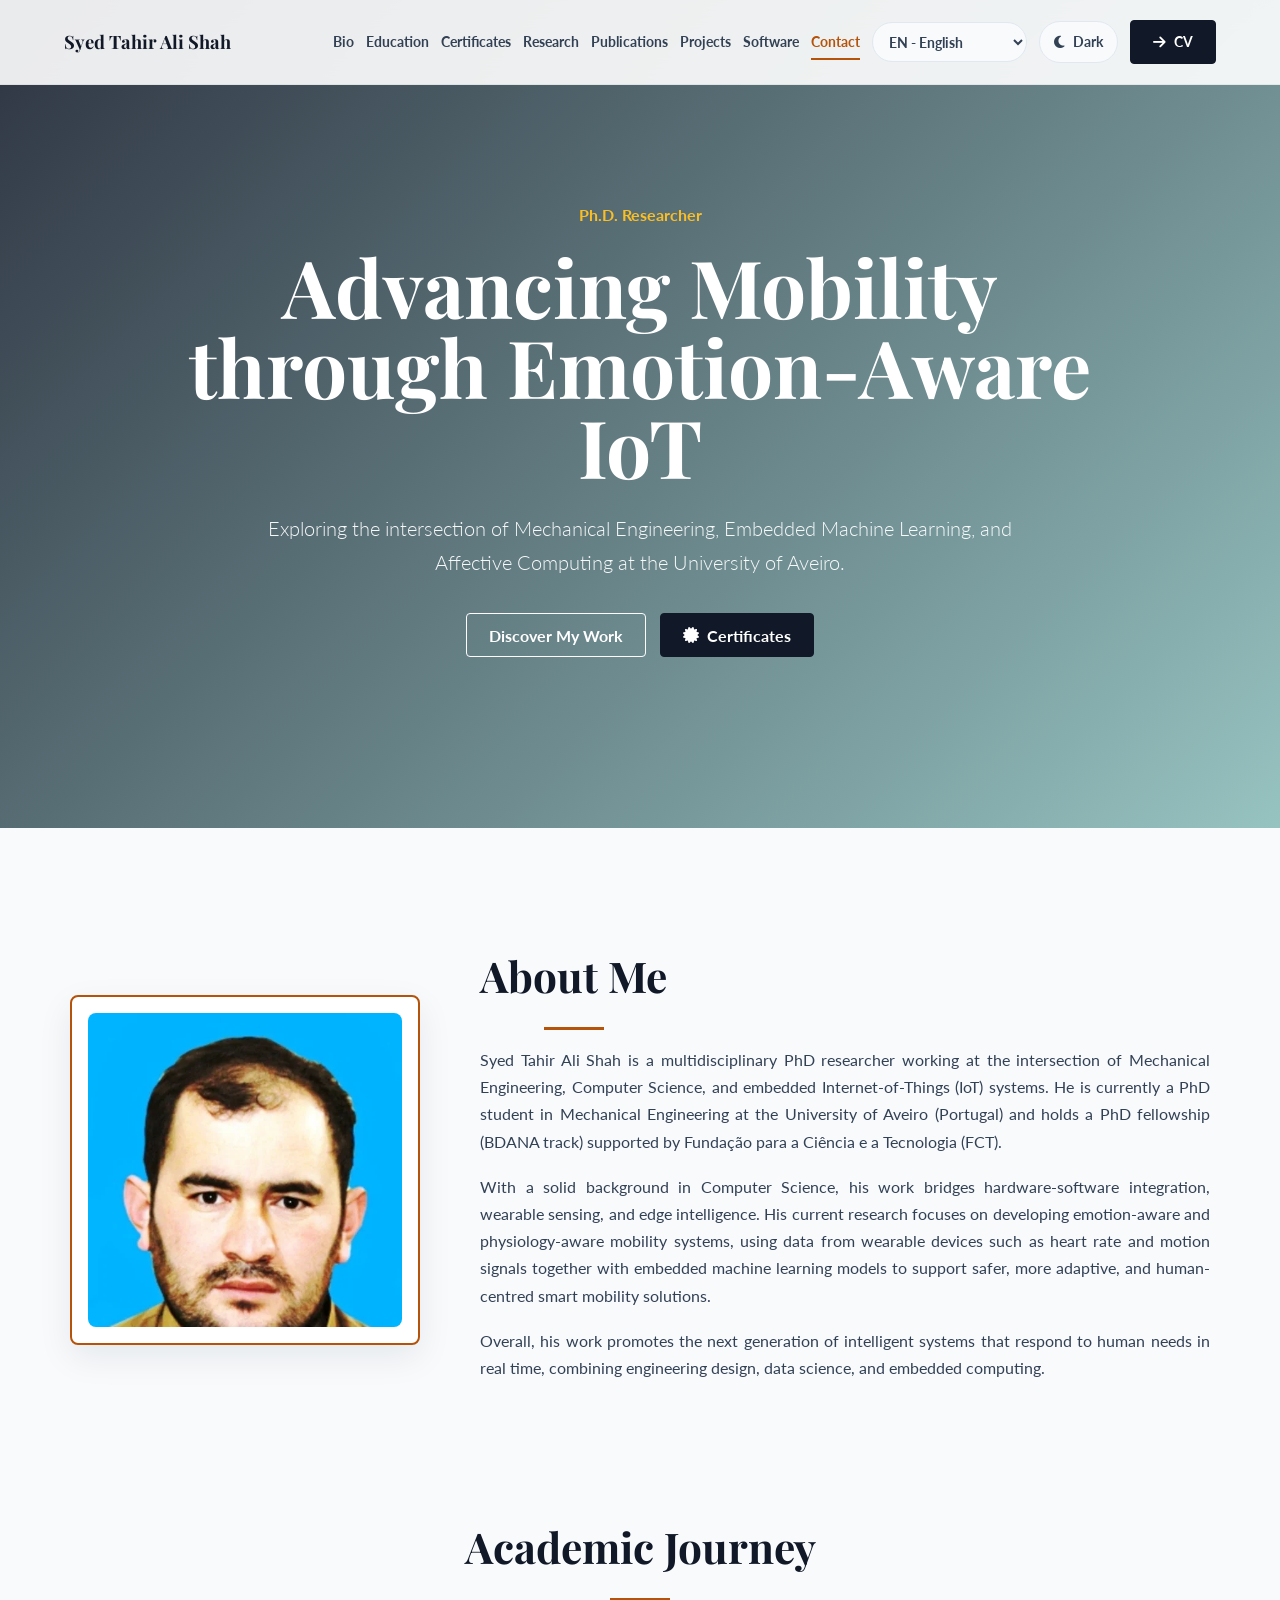
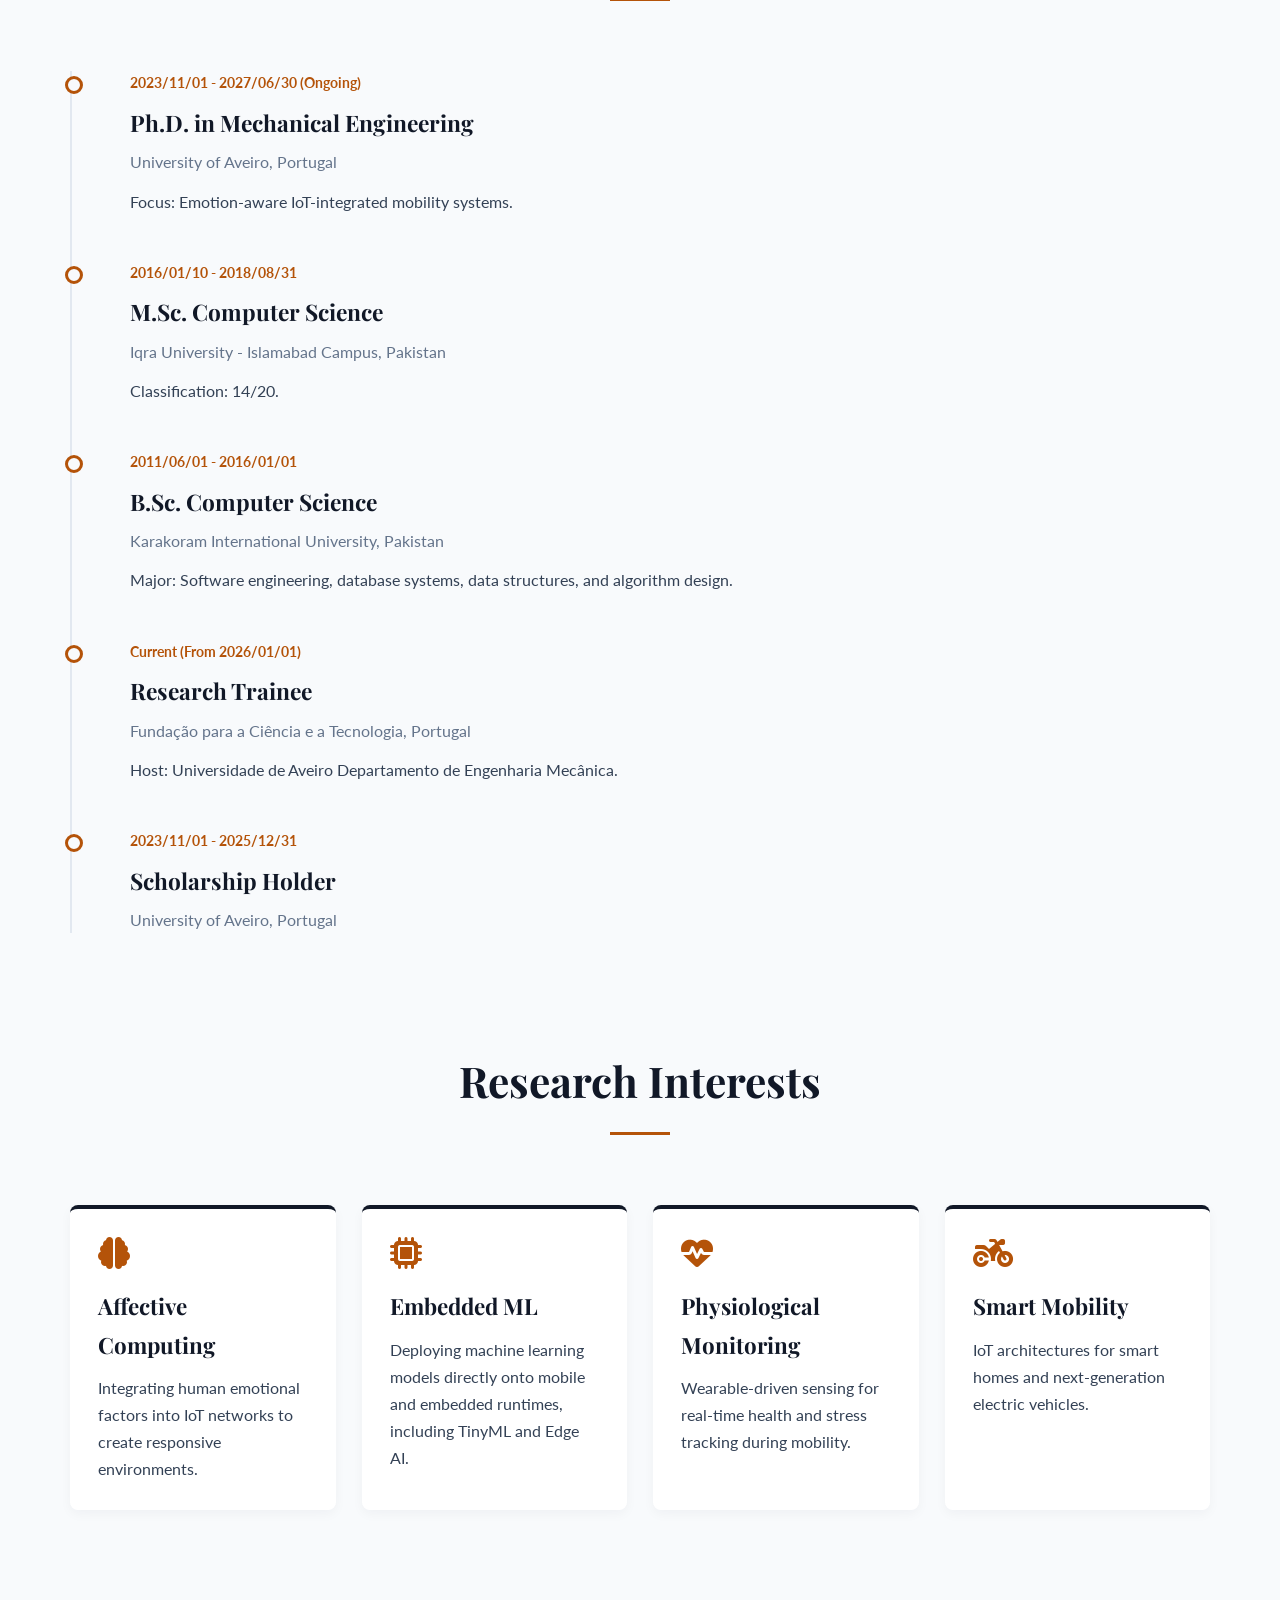
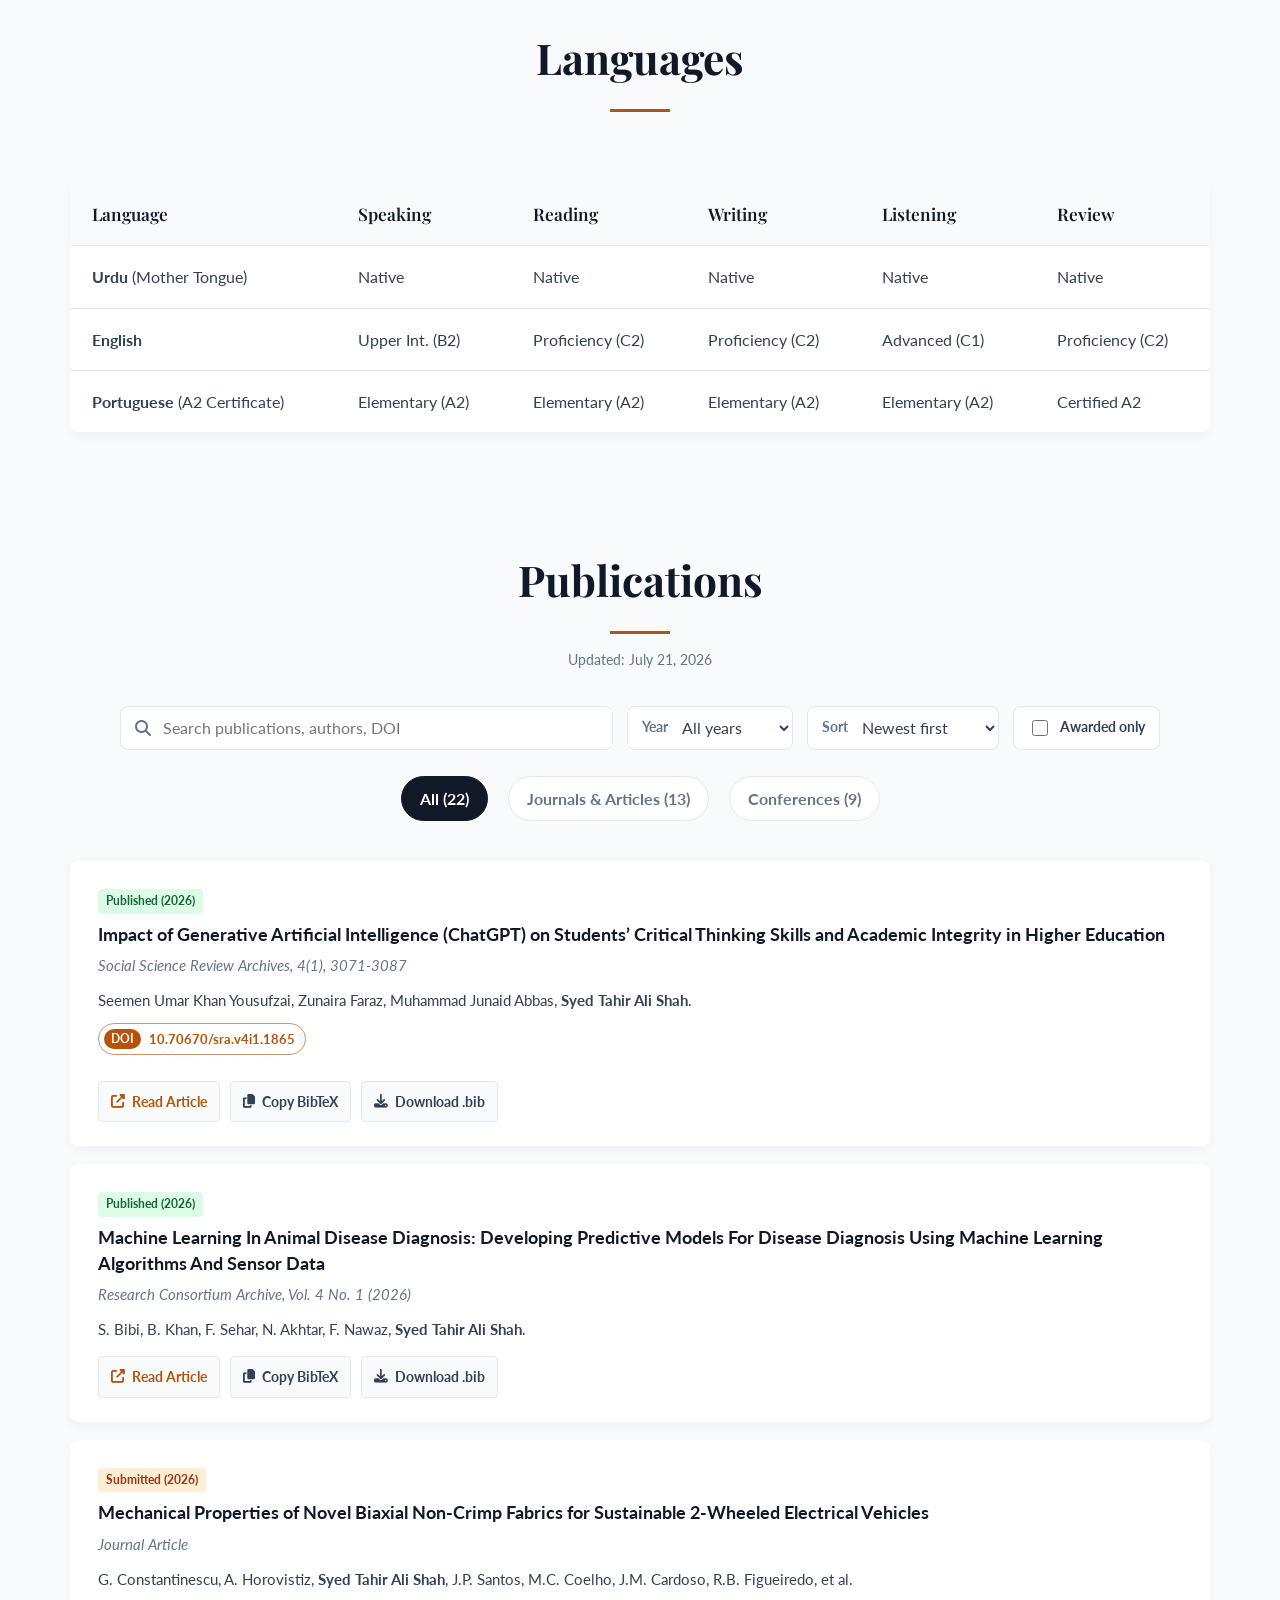
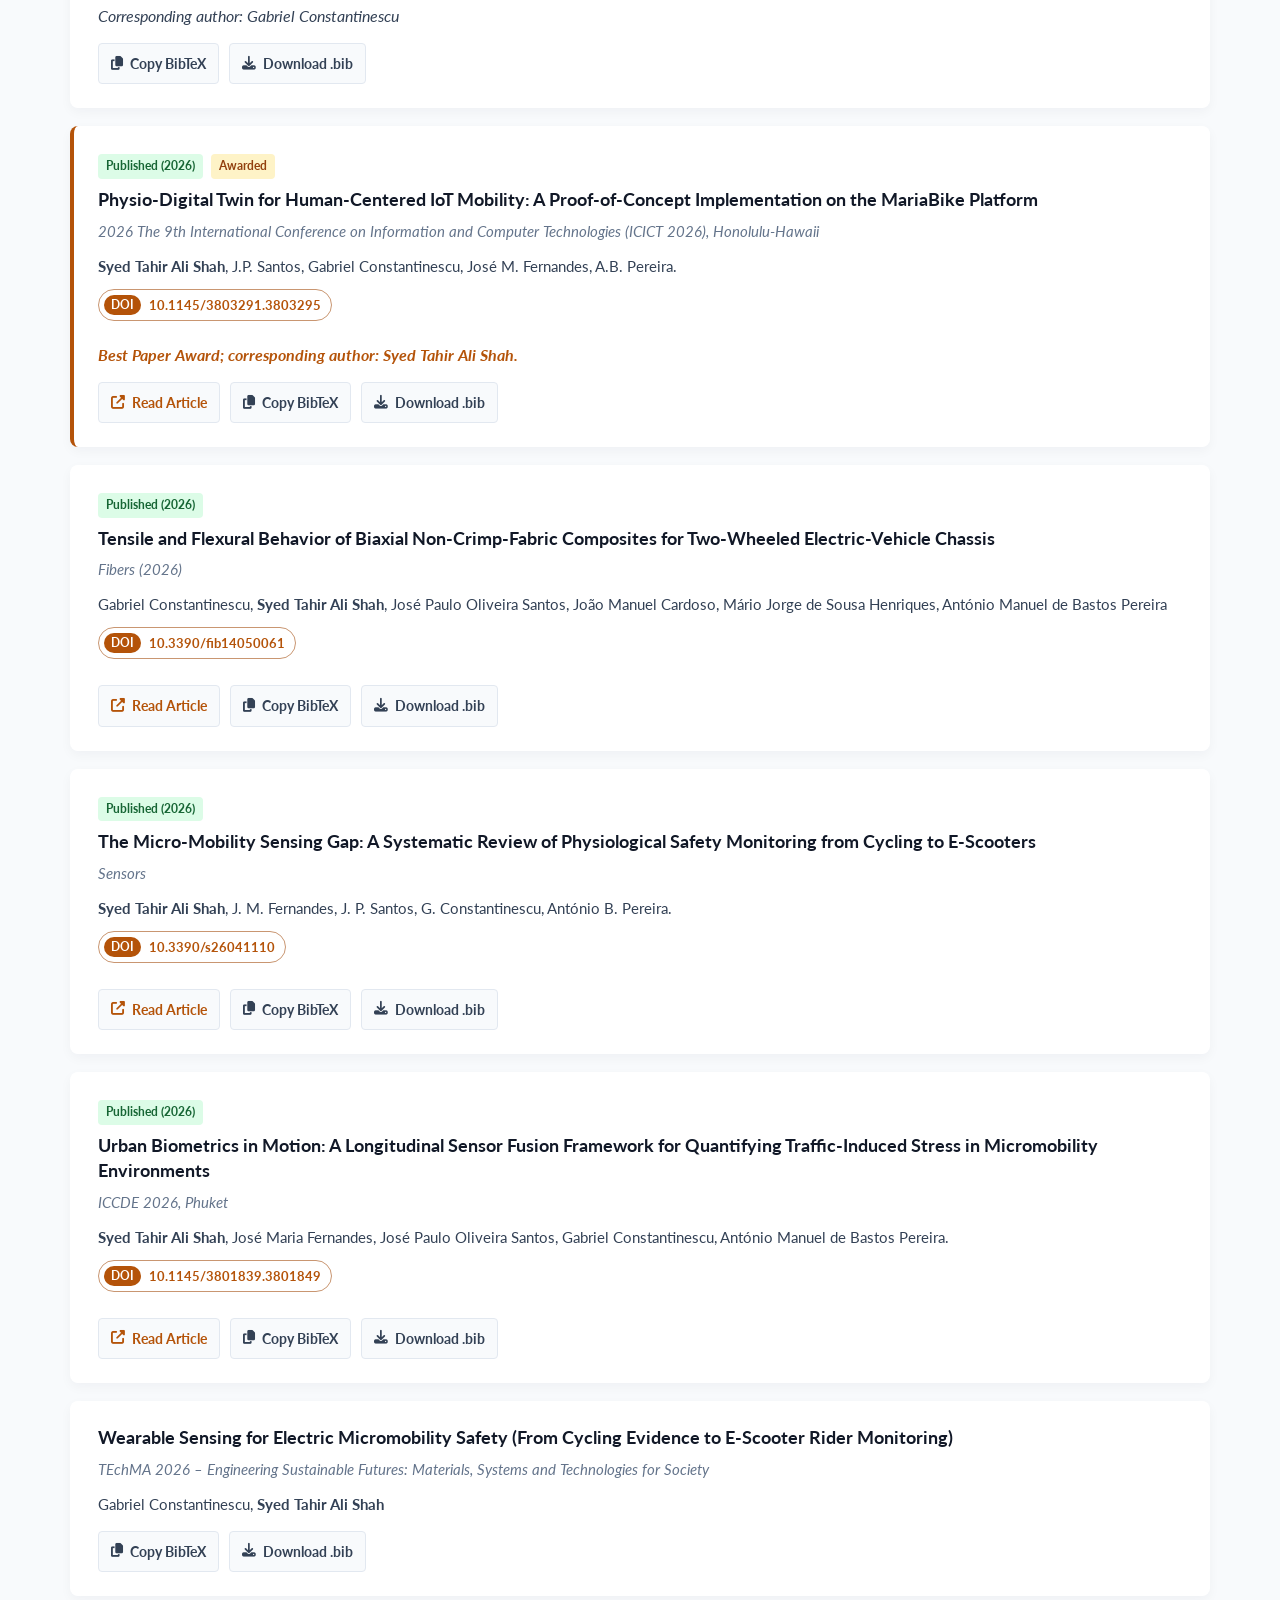
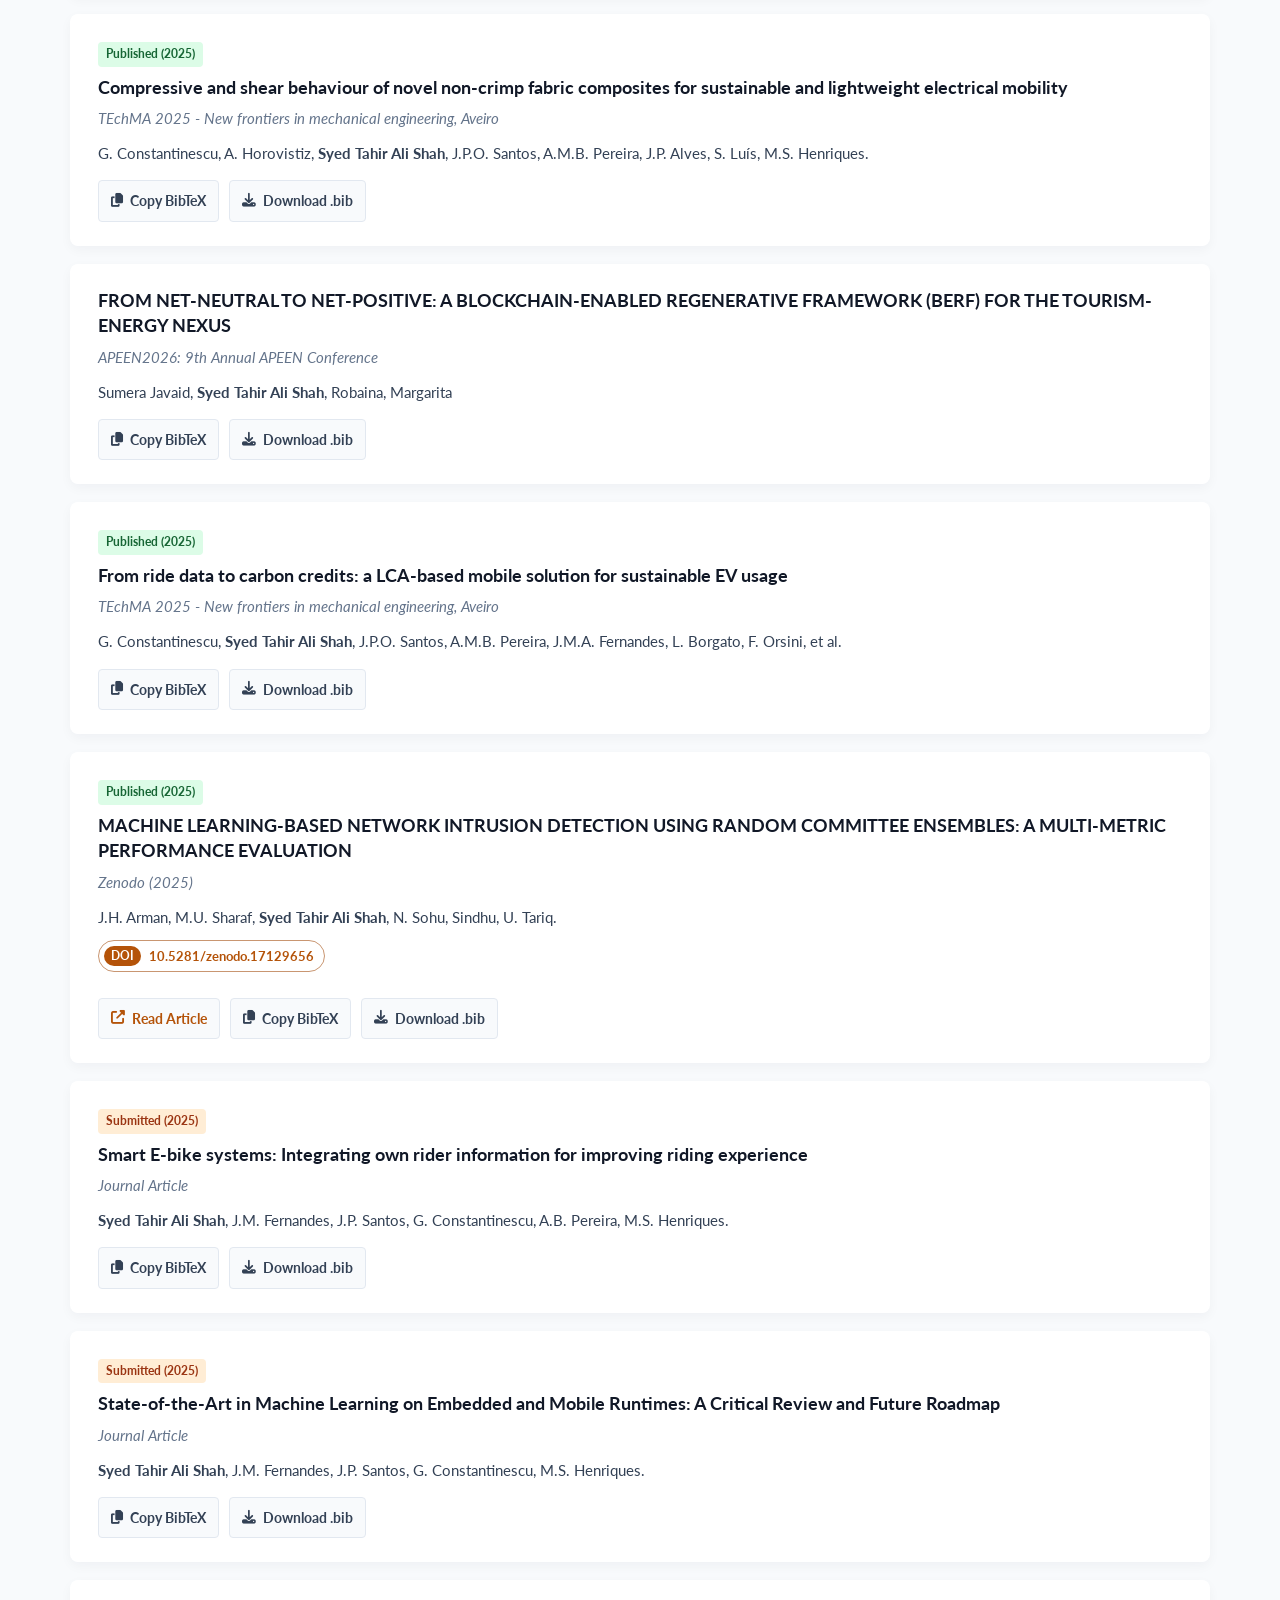
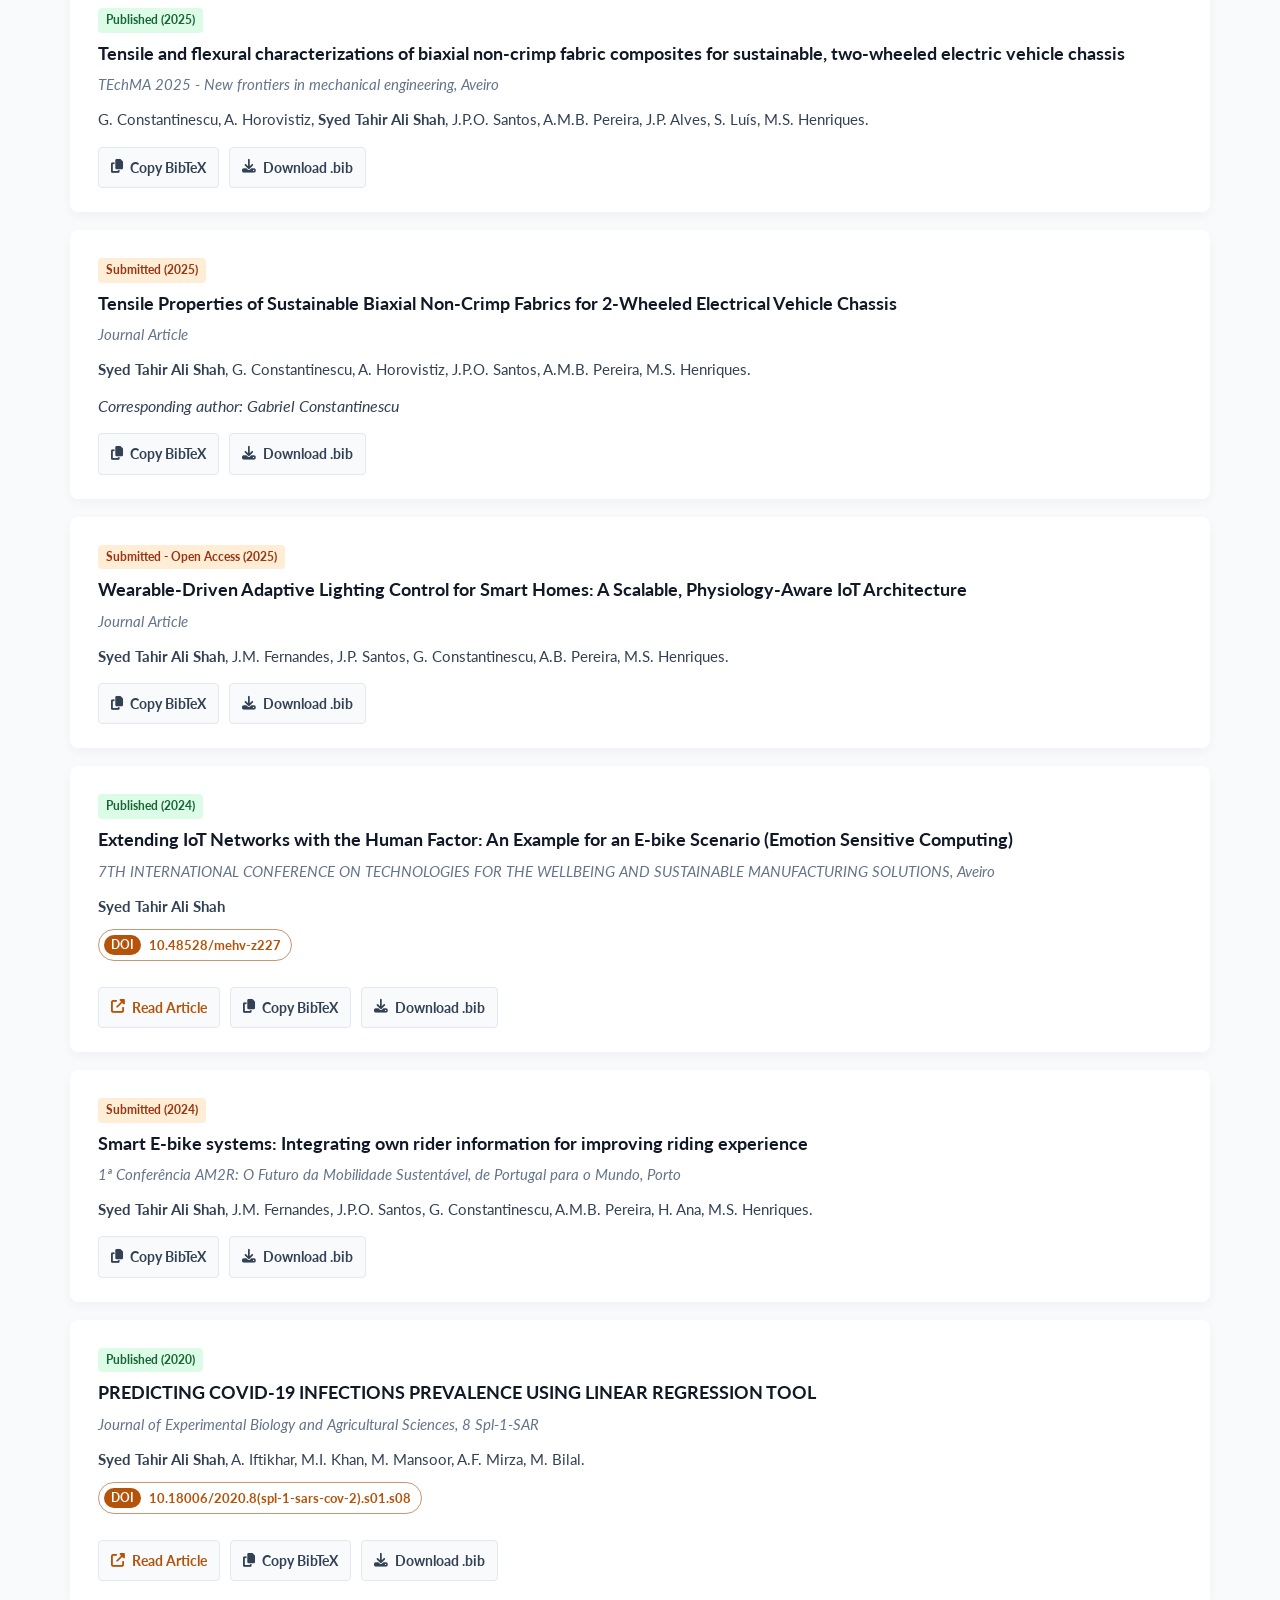
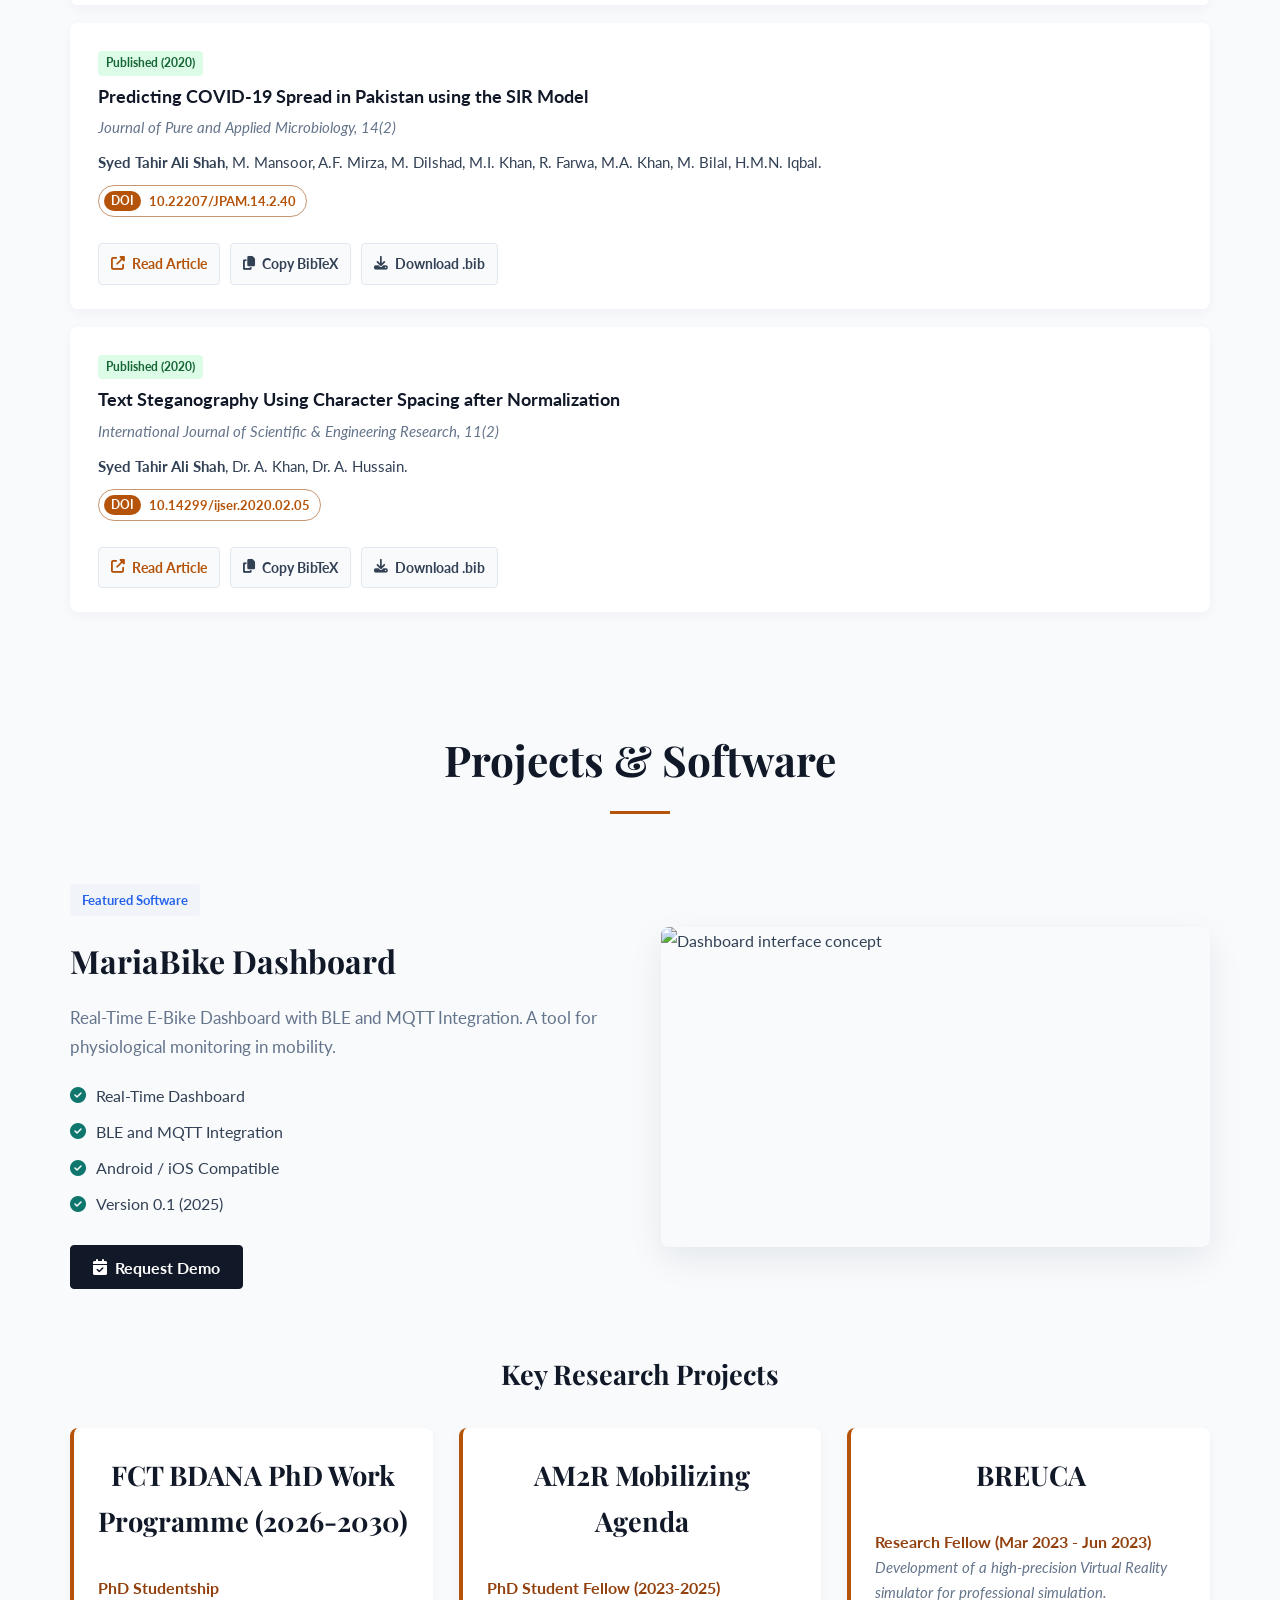
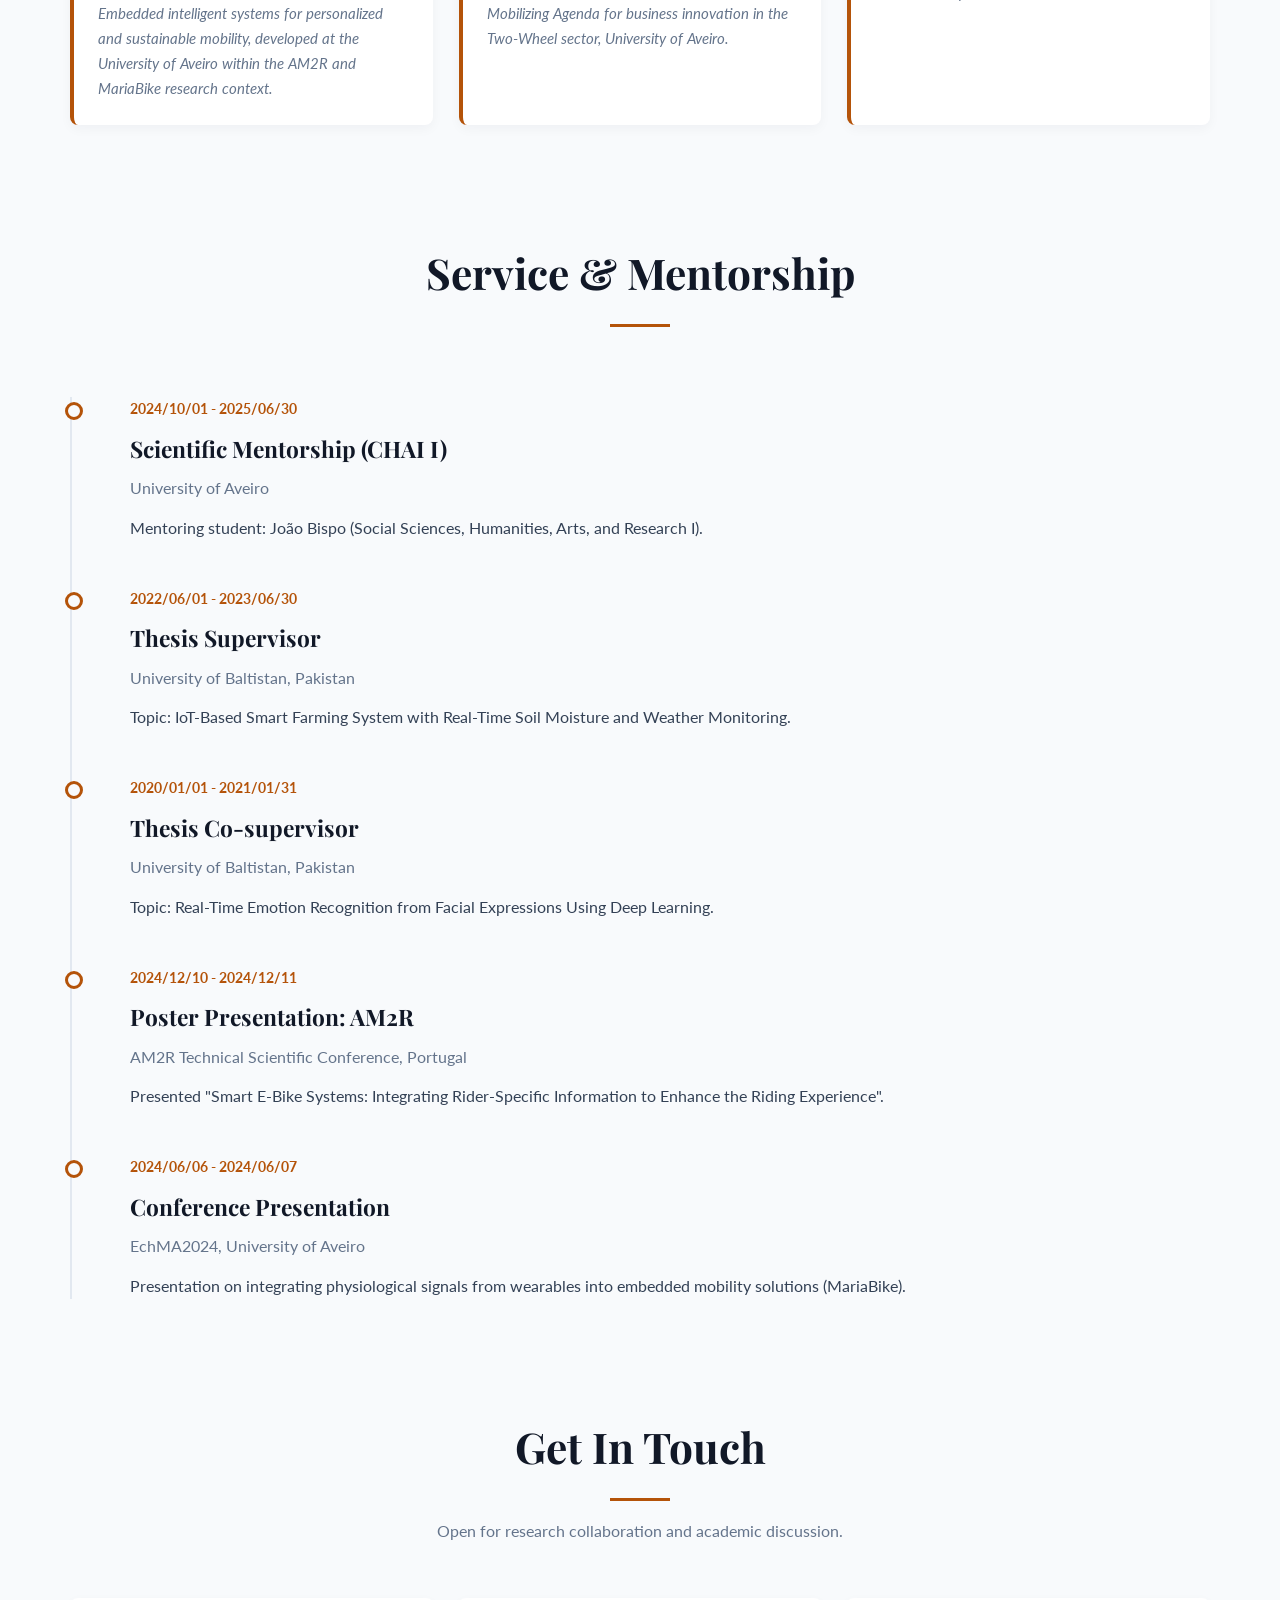
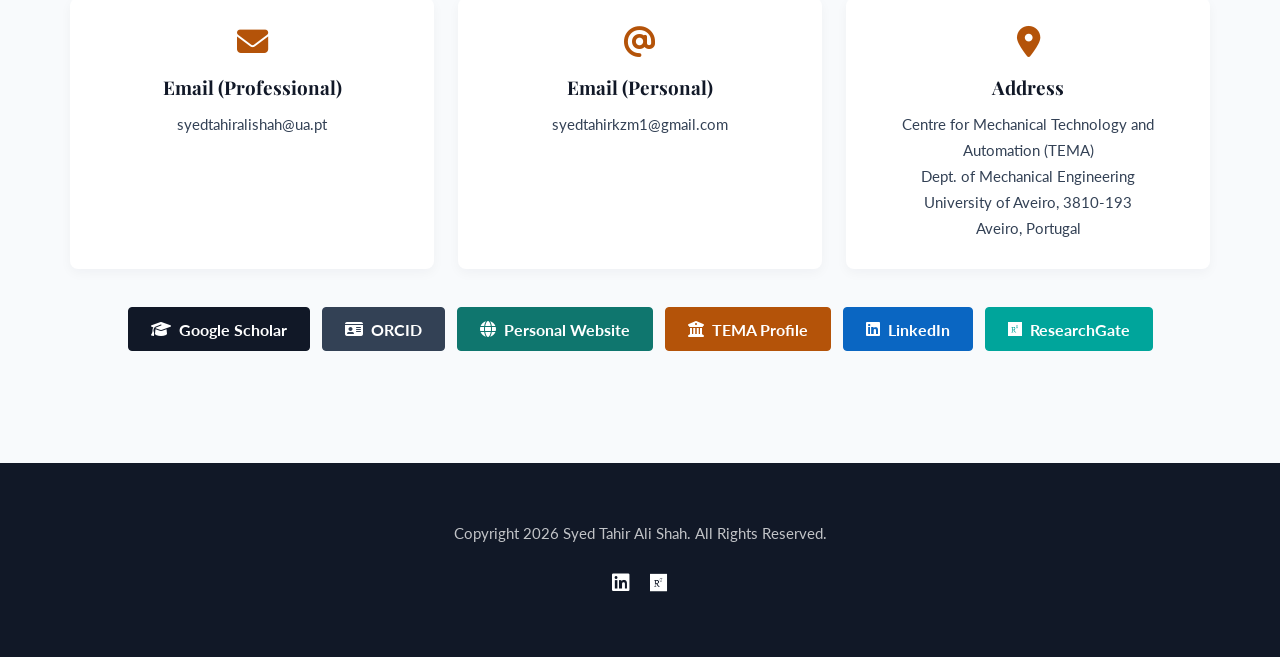
==== index.html @ 6d5f2c11 "Fix stale asset cache busting" ====
<!DOCTYPE html>
<html lang="en">
<head>
  <meta charset="UTF-8" />
  <meta name="viewport" content="width=device-width, initial-scale=1.0" />
  <meta name="description" content="Syed Tahir Ali Shah is a Ph.D. researcher in Mechanical Engineering, embedded IoT, affective computing, physiological monitoring, and smart mobility at the University of Aveiro." />
  <meta name="keywords" content="Syed Tahir Ali Shah, PhD researcher, Mechanical Engineering, University of Aveiro, embedded IoT, affective computing, smart mobility, physiological monitoring, wearable sensing, MariaBike, edge intelligence" />
  <meta name="author" content="Syed Tahir Ali Shah" />
  <meta name="robots" content="index, follow, max-image-preview:large" />
  <meta name="application-name" content="Syed Tahir Ali Shah" />
  <meta name="apple-mobile-web-app-title" content="Syed Tahir Ali Shah" />
  <meta name="theme-color" content="#0f172a" />
  <script>
    (() => {
      try {
        const savedTheme = localStorage.getItem("syed-tahir-theme");
        const savedLanguage = localStorage.getItem("syed-tahir-language");
        const prefersDark = window.matchMedia("(prefers-color-scheme: dark)").matches;
        document.documentElement.dataset.theme = savedTheme || (prefersDark ? "dark" : "light");
        if (savedLanguage) document.documentElement.lang = savedLanguage;
        if (savedLanguage === "ur") document.documentElement.dir = "rtl";
      } catch (error) {
        document.documentElement.dataset.theme = "light";
      }
    })();
  </script>
  <link rel="canonical" href="https://tahirkazmi72.github.io/syedtahiralishah/" />
  <link rel="home" href="https://tahirkazmi72.github.io/syedtahiralishah/" />
  <link rel="icon" href="https://tahirkazmi72.github.io/syedtahiralishah/favicon.ico" sizes="any" />
  <link rel="icon" type="image/png" sizes="48x48" href="https://tahirkazmi72.github.io/syedtahiralishah/assets/images/favicon-48.png" />
  <link rel="apple-touch-icon" href="https://tahirkazmi72.github.io/syedtahiralishah/assets/images/apple-touch-icon.png" />
  <link rel="manifest" href="https://tahirkazmi72.github.io/syedtahiralishah/site.webmanifest" />

  <meta property="og:type" content="website" />
  <meta property="og:site_name" content="Syed Tahir Ali Shah" />
  <meta property="og:title" content="Syed Tahir Ali Shah | Ph.D. Researcher" />
  <meta property="og:description" content="Ph.D. researcher at the University of Aveiro working on embedded IoT, affective computing, wearable sensing, and human-centred smart mobility." />
  <meta property="og:url" content="https://tahirkazmi72.github.io/syedtahiralishah/" />
  <meta property="og:image" content="https://tahirkazmi72.github.io/syedtahiralishah/assets/images/og-image.png" />
  <meta property="og:image:secure_url" content="https://tahirkazmi72.github.io/syedtahiralishah/assets/images/og-image.png" />
  <meta property="og:image:type" content="image/png" />
  <meta property="og:image:width" content="1200" />
  <meta property="og:image:height" content="630" />
  <meta property="og:image:alt" content="Syed Tahir Ali Shah, Ph.D. researcher in embedded IoT and smart mobility" />
  <meta property="og:locale" content="en_US" />

  <meta name="twitter:card" content="summary_large_image" />
  <meta name="twitter:title" content="Syed Tahir Ali Shah | Ph.D. Researcher" />
  <meta name="twitter:description" content="Research in embedded IoT, affective computing, wearable sensing, and human-centred smart mobility." />
  <meta name="twitter:image" content="https://tahirkazmi72.github.io/syedtahiralishah/assets/images/og-image.png" />
  <title>Syed Tahir Ali Shah | Ph.D. Researcher</title>

  <link rel="preconnect" href="https://fonts.googleapis.com">
  <link rel="preconnect" href="https://fonts.gstatic.com" crossorigin>
  <link href="https://fonts.googleapis.com/css2?family=Lato:wght@300;400;700&family=Playfair+Display:ital,wght@0,400;0,600;0,700;1,400&display=swap" rel="stylesheet">
  <link rel="stylesheet" href="https://cdnjs.cloudflare.com/ajax/libs/font-awesome/6.4.0/css/all.min.css" />
  <link rel="stylesheet" href="https://unpkg.com/aos@next/dist/aos.css" />
  <link rel="stylesheet" href="assets/css/styles.css?v=20260724-1" />
  <script type="application/ld+json">
  {
    "@context": "https://schema.org",
    "@graph": [
      {
        "@type": "Person",
        "@id": "https://tahirkazmi72.github.io/syedtahiralishah/#person",
        "name": "Syed Tahir Ali Shah",
        "url": "https://tahirkazmi72.github.io/syedtahiralishah/",
        "image": "https://tahirkazmi72.github.io/syedtahiralishah/assets/images/profile-photo.webp",
        "jobTitle": "Ph.D. Researcher",
        "description": "Multidisciplinary Ph.D. researcher working across Mechanical Engineering, Computer Science, embedded IoT systems, wearable sensing, edge intelligence, and smart mobility.",
        "affiliation": {
          "@type": "CollegeOrUniversity",
          "name": "University of Aveiro",
          "url": "https://www.ua.pt/"
        },
        "worksFor": {
          "@type": "Organization",
          "name": "Centre for Mechanical Technology and Automation (TEMA), University of Aveiro",
          "url": "https://www.temaua.pt/"
        },
        "sameAs": [
          "https://orcid.org/0000-0003-0001-1810",
          "https://scholar.google.com/citations?user=VED2-h4AAAAJ",
          "https://www.cienciavitae.pt//F712-C83E-0EFB",
          "https://pt.linkedin.com/in/syed-tahir-ali-shah-a1582897",
          "https://www.researchgate.net/profile/Syed-Tahir-Ali-Shah",
          "https://www.temaua.pt/pt/pessoas/membros/syed-tahir-ali-shah/"
        ],
        "knowsAbout": [
          "Mechanical Engineering",
          "Embedded Internet of Things",
          "Affective Computing",
          "Wearable Sensing",
          "Physiological Monitoring",
          "Smart Mobility",
          "Edge Intelligence",
          "Machine Learning"
        ]
      },
      {
        "@type": "WebSite",
        "@id": "https://tahirkazmi72.github.io/syedtahiralishah/#website",
        "url": "https://tahirkazmi72.github.io/syedtahiralishah/",
        "name": "Syed Tahir Ali Shah",
        "alternateName": [
          "Syed Tahir Ali Shah PhD Researcher",
          "Syed Tahir Ali Shah Academic Portfolio"
        ],
        "description": "Academic portfolio and publication profile for Syed Tahir Ali Shah.",
        "publisher": {
          "@id": "https://tahirkazmi72.github.io/syedtahiralishah/#person"
        },
        "inLanguage": "en"
      },
      {
        "@type": "WebPage",
        "@id": "https://tahirkazmi72.github.io/syedtahiralishah/#webpage",
        "url": "https://tahirkazmi72.github.io/syedtahiralishah/",
        "name": "Syed Tahir Ali Shah | Ph.D. Researcher",
        "description": "Ph.D. researcher at the University of Aveiro working on embedded IoT, affective computing, wearable sensing, and human-centred smart mobility.",
        "isPartOf": {
          "@id": "https://tahirkazmi72.github.io/syedtahiralishah/#website"
        },
        "about": {
          "@id": "https://tahirkazmi72.github.io/syedtahiralishah/#person"
        },
        "primaryImageOfPage": {
          "@type": "ImageObject",
          "url": "https://tahirkazmi72.github.io/syedtahiralishah/assets/images/og-image.png",
          "width": 1200,
          "height": 630
        },
        "breadcrumb": {
          "@id": "https://tahirkazmi72.github.io/syedtahiralishah/#breadcrumb"
        },
        "inLanguage": "en"
      },
      {
        "@type": "BreadcrumbList",
        "@id": "https://tahirkazmi72.github.io/syedtahiralishah/#breadcrumb",
        "itemListElement": [
          {
            "@type": "ListItem",
            "position": 1,
            "name": "Syed Tahir Ali Shah",
            "item": "https://tahirkazmi72.github.io/syedtahiralishah/"
          }
        ]
      }
    ]
  }
  </script>
</head>
<body>
  <nav id="navbar" aria-label="Primary navigation">
    <a class="brand" href="#hero" data-brand>Syed Tahir Ali Shah</a>
    <button class="mobile-toggle" id="mobile-toggle" type="button" aria-label="Open navigation" aria-expanded="false">
      <i class="fas fa-bars" aria-hidden="true"></i>
    </button>
    <div class="nav-links" id="nav-links"></div>
  </nav>

  <header class="hero" id="hero">
    <div class="hero-bg" id="hero-bg"></div>
    <div class="hero-overlay"></div>
    <div class="hero-content" data-aos="fade-up">
      <span class="hero-subtitle" id="hero-subtitle"></span>
      <h1 id="hero-title">Syed Tahir Ali Shah</h1>
      <p id="hero-summary"></p>
      <div class="hero-actions" id="hero-actions"></div>
    </div>
  </header>

  <main id="app">
    <section id="bio" aria-labelledby="bio-title">
      <div class="bio-container" data-aos="fade-up">
        <div class="bio-image" id="bio-image"></div>
        <div class="bio-text">
          <h2 id="bio-title"></h2>
          <div id="bio-copy"></div>
        </div>
      </div>
    </section>

    <section id="education" aria-labelledby="education-title">
      <div class="section-header" data-aos="fade-up">
        <h2 id="education-title"></h2>
      </div>
      <div class="timeline" id="education-timeline"></div>
    </section>

    <section id="certificates" class="certificate-section is-hidden" aria-labelledby="certificates-title" aria-hidden="true">
      <div class="section-header" data-aos="fade-up">
        <h2 id="certificates-title"></h2>
        <p id="certificates-subtitle"></p>
      </div>
      <div class="certificate-grid" id="certificate-grid" data-aos="fade-up"></div>
    </section>

    <section id="research" aria-labelledby="research-title">
      <div class="section-header" data-aos="fade-up">
        <h2 id="research-title"></h2>
      </div>
      <div class="research-grid" id="research-grid"></div>
    </section>

    <section id="languages" aria-labelledby="languages-title">
      <div class="section-header" data-aos="fade-up">
        <h2 id="languages-title"></h2>
      </div>
      <div class="table-wrapper" data-aos="flip-up">
        <table id="languages-table"></table>
      </div>
    </section>

    <section id="publications" aria-labelledby="publications-title">
      <div class="section-header" data-aos="fade-up">
        <h2 id="publications-title"></h2>
        <p class="section-updated" id="publications-updated"></p>
      </div>
      <div class="publication-tools" data-aos="fade-up">
        <label class="publication-search">
          <i class="fas fa-search" aria-hidden="true"></i>
          <span class="sr-only">Search publications</span>
          <input id="publication-search" type="search" placeholder="Search publications, authors, DOI" autocomplete="off" />
        </label>
        <label class="publication-filter">
          <span>Year</span>
          <select id="publication-year">
            <option value="all">All years</option>
          </select>
        </label>
        <label class="publication-sort">
          <span>Sort</span>
          <select id="publication-sort">
            <option value="newest">Newest first</option>
            <option value="oldest">Oldest first</option>
            <option value="title">Title A-Z</option>
            <option value="award">Award first</option>
          </select>
        </label>
        <label class="publication-awarded">
          <input id="publication-awarded" type="checkbox" />
          <span>Awarded only</span>
        </label>
      </div>
      <div class="pub-tabs" id="publication-tabs" role="tablist" aria-label="Publication filters" data-aos="fade-up"></div>
      <div id="publication-list" data-aos="fade-up"></div>
    </section>

    <section id="software" aria-labelledby="software-title">
      <div class="section-header" data-aos="fade-up">
        <h2 id="software-title"></h2>
      </div>
      <div class="software-showcase" id="software-showcase"></div>
      <div class="project-block" id="projects">
        <h3 id="projects-title"></h3>
        <div class="research-grid" id="project-grid"></div>
      </div>
    </section>

    <section id="supervision" aria-labelledby="service-title">
      <div class="section-header" data-aos="fade-up">
        <h2 id="service-title"></h2>
      </div>
      <div class="timeline" id="service-timeline"></div>
    </section>

    <section id="contact" aria-labelledby="contact-title">
      <div class="section-header" data-aos="fade-up">
        <h2 id="contact-title"></h2>
        <p id="contact-subtitle"></p>
      </div>
      <div class="contact-grid" id="contact-grid"></div>
      <div class="profile-links" id="profile-links"></div>
    </section>
  </main>

  <footer id="footer">
    <p id="footer-copy"></p>
    <div class="socials" id="footer-socials"></div>
  </footer>

  <div class="certificate-modal" id="certificate-modal" aria-hidden="true">
    <div class="certificate-modal__dialog" role="dialog" aria-modal="true" aria-labelledby="certificate-modal-title">
      <button class="certificate-modal__close" id="certificate-modal-close" type="button" aria-label="Close certificate">
        <i class="fas fa-times" aria-hidden="true"></i>
      </button>
      <h3 id="certificate-modal-title"></h3>
      <div class="certificate-modal__body" id="certificate-modal-body"></div>
      <div class="certificate-modal__actions">
        <a class="btn certificate-modal__link" id="certificate-modal-link" href="#" target="_blank" rel="noopener">
          <i class="fas fa-external-link-alt" aria-hidden="true"></i>
          Open Full Certificate
        </a>
        <a class="btn btn-accent certificate-modal__verify" id="certificate-modal-verify" href="#" target="_blank" rel="noopener">
          <i class="fas fa-check-circle" aria-hidden="true"></i>
          Verify Online
        </a>
      </div>
    </div>
  </div>

  <noscript>
    <section class="noscript-message">
      <h2>JavaScript required</h2>
      <p>This site renders profile data from a JSON content file.</p>
    </section>
  </noscript>

  <script src="https://unpkg.com/aos@next/dist/aos.js"></script>
  <script src="assets/js/site.js?v=20260724-1" type="module"></script>
</body>
</html>
---- assets/css/styles.css ----
:root {
  color-scheme: light;
  --primary: #111827;
  --accent: #b45309;
  --accent-strong: #92400e;
  --teal: #0f766e;
  --blue: #2563eb;
  --heading: #111827;
  --text-main: #334155;
  --text-light: #64748b;
  --border: #e2e8f0;
  --bg-body: #f8fafc;
  --bg-card: #ffffff;
  --bg-muted: #f8fafc;
  --bg-subtle: #f1f5f9;
  --table-hover: #fcfcfc;
  --nav-bg: rgba(255, 255, 255, 0.9);
  --nav-border: rgba(15, 23, 42, 0.06);
  --button-bg: #111827;
  --button-text: #ffffff;
  --button-hover-text: #111827;
  --ghost-hover-text: #111827;
  --footer-bg: #111827;
  --shadow-soft: 0 12px 34px rgba(15, 23, 42, 0.08);
  --shadow-card: 0 4px 12px rgba(15, 23, 42, 0.04);
  --modal-backdrop: rgba(15, 23, 42, 0.76);
  --radius: 8px;
  --font-heading: "Playfair Display", serif;
  --font-body: "Lato", sans-serif;
  --transition: all 0.3s cubic-bezier(0.4, 0, 0.2, 1);
}

[data-theme="dark"] {
  color-scheme: dark;
  --primary: #f8fafc;
  --accent: #f59e0b;
  --accent-strong: #fbbf24;
  --teal: #2dd4bf;
  --blue: #60a5fa;
  --heading: #f8fafc;
  --text-main: #cbd5e1;
  --text-light: #94a3b8;
  --border: #334155;
  --bg-body: #0b1120;
  --bg-card: #111827;
  --bg-muted: #0f172a;
  --bg-subtle: #1e293b;
  --table-hover: #182235;
  --nav-bg: rgba(15, 23, 42, 0.92);
  --nav-border: rgba(148, 163, 184, 0.18);
  --button-bg: #f8fafc;
  --button-text: #0f172a;
  --button-hover-text: #f8fafc;
  --ghost-hover-text: #0f172a;
  --footer-bg: #020617;
  --shadow-soft: 0 18px 42px rgba(0, 0, 0, 0.34);
  --shadow-card: 0 6px 18px rgba(0, 0, 0, 0.22);
  --modal-backdrop: rgba(2, 6, 23, 0.82);
}

* {
  box-sizing: border-box;
}

html {
  scroll-behavior: smooth;
}

body {
  margin: 0;
  font-family: var(--font-body);
  color: var(--text-main);
  background: var(--bg-body);
  line-height: 1.7;
  overflow-x: hidden;
}

body.modal-open {
  overflow: hidden;
}

body.nav-open {
  overflow: hidden;
}

h1,
h2,
h3,
h4 {
  font-family: var(--font-heading);
  color: var(--heading);
  margin-top: 0;
}

a {
  color: inherit;
  text-decoration: none;
  transition: var(--transition);
}

ul {
  list-style: none;
  margin: 0;
  padding: 0;
}

button,
input,
select,
textarea {
  font: inherit;
  min-width: 0;
}

img {
  display: block;
  max-width: 100%;
}

nav {
  align-items: center;
  backdrop-filter: blur(12px);
  background: var(--nav-bg);
  border-bottom: 1px solid var(--nav-border);
  display: flex;
  gap: 24px;
  justify-content: space-between;
  left: 0;
  padding: 20px 5%;
  position: fixed;
  top: 0;
  transition: var(--transition);
  width: 100%;
  z-index: 1000;
}

nav.scrolled {
  box-shadow: var(--shadow-soft);
  padding: 14px 5%;
}

.brand {
  color: var(--heading);
  flex: 0 1 auto;
  font-family: var(--font-heading);
  font-size: 1.35rem;
  font-weight: 700;
  line-height: 1.2;
  min-width: 0;
}

.nav-links {
  align-items: center;
  display: flex;
  flex: 1 1 auto;
  flex-wrap: nowrap;
  gap: 20px;
  justify-content: flex-end;
  min-width: 0;
}

.nav-links a {
  color: var(--text-main);
  font-size: 0.9rem;
  font-weight: 700;
  position: relative;
}

.nav-links a:not(.btn)::after {
  background: var(--accent);
  bottom: -6px;
  content: "";
  height: 2px;
  left: 0;
  position: absolute;
  transition: var(--transition);
  width: 0;
}

.nav-links a:hover,
.nav-links a.active {
  color: var(--accent);
}

.nav-links a:not(.btn):hover::after,
.nav-links a.active::after {
  width: 100%;
}

.mobile-toggle {
  align-items: center;
  background: transparent;
  border: 0;
  color: var(--heading);
  cursor: pointer;
  display: none;
  font-size: 1.4rem;
  height: 44px;
  justify-content: center;
  width: 44px;
}

.theme-toggle {
  align-items: center;
  background: var(--bg-muted);
  border: 1px solid var(--border);
  border-radius: 999px;
  color: var(--text-main);
  cursor: pointer;
  display: inline-flex;
  gap: 8px;
  font-size: 0.88rem;
  font-weight: 700;
  min-height: 40px;
  padding: 8px 14px;
  transition: var(--transition);
}

.language-select {
  align-items: center;
  display: inline-flex;
}

.language-select select {
  background: var(--bg-muted);
  border: 1px solid var(--border);
  border-radius: 999px;
  color: var(--text-main);
  cursor: pointer;
  font-size: 0.86rem;
  font-weight: 700;
  min-height: 40px;
  outline: 0;
  padding: 8px 30px 8px 12px;
}

.language-select select:focus-visible {
  border-color: var(--accent);
}

.theme-toggle:hover,
.theme-toggle:focus-visible {
  border-color: var(--accent);
  color: var(--accent);
}

.btn {
  align-items: center;
  background: var(--button-bg);
  border: 1px solid var(--button-bg);
  border-radius: 4px;
  color: var(--button-text) !important;
  display: inline-flex;
  gap: 8px;
  font-weight: 700;
  justify-content: center;
  line-height: 1.2;
  min-height: 44px;
  padding: 10px 22px;
  text-align: center;
}

.btn:hover,
.btn:focus-visible {
  background: transparent;
  color: var(--button-hover-text) !important;
}

.btn:disabled {
  cursor: not-allowed;
  opacity: 0.58;
}

.btn.btn-ghost {
  background: transparent;
  border-color: #ffffff;
  color: #ffffff !important;
}

.btn.btn-ghost:hover,
.btn.btn-ghost:focus-visible {
  background: #ffffff;
  color: var(--ghost-hover-text) !important;
}

.btn.btn-accent {
  background: var(--accent);
  border-color: var(--accent);
}

.btn.btn-accent:hover,
.btn.btn-accent:focus-visible {
  background: transparent;
  color: var(--accent) !important;
}

.hero {
  align-items: center;
  color: #ffffff;
  display: flex;
  justify-content: center;
  min-height: 92svh;
  overflow: hidden;
  padding: 120px 20px 90px;
  position: relative;
  text-align: center;
}

.hero-bg {
  height: 100%;
  left: 0;
  position: absolute;
  top: 0;
  width: 100%;
  z-index: -2;
}

.hero-bg img {
  height: 100%;
  left: 0;
  object-fit: cover;
  opacity: 0;
  position: absolute;
  top: 0;
  transform: scale(1.06);
  transition: opacity 1.4s ease-in-out;
  width: 100%;
}

.hero-bg img.active {
  opacity: 1;
}

.hero-overlay {
  background: linear-gradient(135deg, rgba(17, 24, 39, 0.88), rgba(15, 118, 110, 0.42));
  height: 100%;
  left: 0;
  position: absolute;
  top: 0;
  width: 100%;
  z-index: -1;
}

.hero-content {
  max-width: 940px;
  position: relative;
  z-index: 2;
}

.hero-subtitle {
  color: #fbbf24;
  display: block;
  font-weight: 700;
  margin-bottom: 18px;
}

.hero h1 {
  color: #ffffff;
  font-size: 5rem;
  font-weight: 700;
  line-height: 1;
  margin-bottom: 26px;
}

.hero p {
  font-size: 1.24rem;
  font-weight: 300;
  margin: 0 auto 34px;
  max-width: 760px;
  opacity: 0.95;
}

.hero-actions {
  display: flex;
  flex-wrap: wrap;
  gap: 14px;
  justify-content: center;
}

section {
  margin: 112px auto;
  max-width: 1200px;
  padding: 0 30px;
  scroll-margin-top: 96px;
  width: 100%;
}

.section-header {
  margin-bottom: 54px;
  text-align: center;
}

.section-header h2,
.bio-text h2 {
  display: inline-block;
  font-size: 2.65rem;
  margin-bottom: 16px;
  position: relative;
}

.section-header h2::after,
.bio-text h2::after {
  background: var(--accent);
  content: "";
  display: block;
  height: 3px;
  margin: 15px auto 0;
  width: 60px;
}

.section-header p {
  color: var(--text-light);
  margin: 0 auto;
  max-width: 680px;
}

.section-updated {
  font-size: 0.86rem;
  line-height: 1.4;
}

.sr-only {
  height: 1px;
  margin: -1px;
  overflow: hidden;
  position: absolute;
  width: 1px;
}

.bio-container {
  align-items: center;
  display: grid;
  gap: 60px;
  grid-template-columns: 350px 1fr;
}

.bio-image {
  aspect-ratio: 1 / 1;
  background: var(--bg-card);
  border: 2px solid var(--accent);
  border-radius: var(--radius);
  box-shadow: var(--shadow-soft);
  overflow: hidden;
  padding: 16px;
  position: relative;
}

.bio-image img {
  border-radius: var(--radius);
  height: 100%;
  object-fit: cover;
  object-position: center top;
  width: 100%;
}

.bio-image::before {
  display: none;
}

.bio-text p {
  color: var(--text-main);
  margin: 0 0 18px;
  text-align: justify;
  text-justify: inter-word;
}

.timeline {
  padding-left: 30px;
  position: relative;
}

.timeline::before {
  background: var(--border);
  content: "";
  height: 100%;
  left: 0;
  position: absolute;
  top: 0;
  width: 2px;
}

.timeline-item {
  margin-bottom: 46px;
  padding-left: 30px;
  position: relative;
}

.timeline-item::before {
  background: var(--bg-body);
  border: 3px solid var(--accent);
  border-radius: 50%;
  content: "";
  height: 12px;
  left: -35px;
  position: absolute;
  top: 5px;
  width: 12px;
  z-index: 2;
}

.timeline-date {
  color: var(--accent);
  display: block;
  font-size: 0.9rem;
  font-weight: 700;
  margin-bottom: 8px;
}

.timeline-item h3 {
  font-size: 1.42rem;
  margin-bottom: 6px;
}

.timeline-item h4 {
  color: var(--text-light);
  font-family: var(--font-body);
  font-size: 1rem;
  font-weight: 400;
  margin-bottom: 12px;
}

.timeline-item p {
  margin: 0;
}

.research-grid {
  display: grid;
  gap: 26px;
  grid-template-columns: repeat(auto-fit, minmax(min(100%, 260px), 1fr));
}

.research-card,
.project-card,
.pub-item,
.certificate-card,
.contact-card {
  background: var(--bg-card);
  border-radius: var(--radius);
  box-shadow: var(--shadow-card);
  transition: var(--transition);
}

.research-card {
  border-top: 4px solid var(--primary);
  padding: 28px;
}

.research-card:hover,
.project-card:hover,
.certificate-card:hover,
.contact-card:hover {
  box-shadow: var(--shadow-soft);
  transform: translateY(-5px);
}

.research-card i {
  color: var(--accent);
  display: block;
  font-size: 2rem;
  margin-bottom: 18px;
}

.research-card h3,
.project-card h3 {
  font-size: 1.4rem;
  margin-bottom: 10px;
}

.research-card p,
.project-card p {
  margin: 0;
}

.table-wrapper {
  background: var(--bg-card);
  border-radius: var(--radius);
  box-shadow: var(--shadow-card);
  overflow-x: auto;
  -webkit-overflow-scrolling: touch;
}

table {
  border-collapse: collapse;
  min-width: 680px;
  width: 100%;
}

th,
td {
  border-bottom: 1px solid var(--border);
  padding: 17px 22px;
  text-align: left;
  vertical-align: top;
}

th {
  background: var(--bg-muted);
  color: var(--heading);
  font-family: var(--font-heading);
  font-size: 1.08rem;
  font-weight: 600;
}

tr:last-child td {
  border-bottom: 0;
}

tr:hover td {
  background: var(--table-hover);
}

.publication-tools {
  align-items: center;
  display: grid;
  gap: 14px;
  grid-template-columns: minmax(260px, 1fr) minmax(130px, auto) minmax(170px, auto) auto;
  margin: -18px auto 26px;
  max-width: 1040px;
}

.publication-search,
.publication-filter,
.publication-sort,
.publication-awarded {
  align-items: center;
  background: var(--bg-card);
  border: 1px solid var(--border);
  border-radius: var(--radius);
  display: flex;
  min-height: 44px;
}

.publication-search {
  gap: 10px;
  padding: 0 14px;
}

.publication-search i {
  color: var(--text-light);
}

.publication-search input,
.publication-filter select,
.publication-sort select {
  background: transparent;
  border: 0;
  color: var(--text-main);
  min-height: 42px;
  min-width: 0;
  outline: 0;
  width: 100%;
}

.publication-filter,
.publication-sort {
  gap: 8px;
  padding-left: 14px;
}

.publication-filter span,
.publication-sort span {
  color: var(--text-light);
  font-size: 0.9rem;
  font-weight: 700;
}

.publication-filter select,
.publication-sort select {
  cursor: pointer;
  padding: 0 34px 0 2px;
}

.publication-awarded {
  cursor: pointer;
  gap: 9px;
  padding: 0 14px;
  white-space: nowrap;
}

.publication-awarded input {
  accent-color: var(--accent);
  height: 16px;
  width: 16px;
}

.publication-awarded span {
  color: var(--text-main);
  font-size: 0.9rem;
  font-weight: 700;
}

.pub-tabs {
  display: flex;
  justify-content: center;
  flex-wrap: wrap;
  gap: 20px;
  margin-bottom: 40px;
}

.tab-btn {
  background: var(--bg-card);
  border: 1px solid var(--border);
  border-radius: 999px;
  color: var(--text-light);
  cursor: pointer;
  font-weight: 700;
  min-height: 42px;
  padding: 8px 18px;
  transition: var(--transition);
}

.tab-btn.active,
.tab-btn:hover,
.tab-btn:focus-visible {
  background: var(--button-bg);
  border-color: var(--button-bg);
  color: var(--button-text);
}

.pub-item {
  border-left: 4px solid transparent;
  margin-bottom: 18px;
  padding: 24px;
}

.pub-item.is-awarded {
  border-left-color: var(--accent);
}

.pub-item:hover {
  border-left-color: var(--accent);
  box-shadow: var(--shadow-soft);
  transform: translateX(8px);
}

.status-badge {
  border-radius: 4px;
  display: inline-block;
  font-size: 0.76rem;
  font-weight: 700;
  margin: 0 8px 8px 0;
  padding: 2px 8px;
}

.status-published {
  background: #dcfce7;
  color: #166534;
}

.status-submitted {
  background: #ffedd5;
  color: #9a3412;
}

.status-accepted {
  background: #dbeafe;
  color: #1e40af;
}

.status-award {
  background: #fef3c7;
  color: #92400e;
}

.pub-title {
  color: var(--heading);
  display: block;
  font-size: 1.1rem;
  font-weight: 700;
  line-height: 1.45;
  margin-bottom: 6px;
  overflow-wrap: anywhere;
}

a.pub-title:hover,
.pub-link:hover {
  color: var(--accent);
}

.pub-meta {
  color: var(--text-light);
  display: block;
  font-size: 0.92rem;
  font-style: italic;
  margin-bottom: 9px;
}

.pub-authors {
  color: var(--text-main);
  font-size: 0.96rem;
  margin: 0 0 10px;
  overflow-wrap: anywhere;
}

.pub-note {
  margin: 8px 0 0;
}

.pub-note-link {
  background: transparent;
  border: 0;
  color: var(--accent);
  cursor: pointer;
  font-style: italic;
  font-weight: 700;
  padding: 0;
  text-align: left;
}

.pub-note-link:hover,
.pub-note-link:focus-visible {
  color: var(--accent-strong);
  text-decoration: underline;
}

.pub-doi {
  color: var(--text-main);
  display: block;
  font-size: 0.9rem;
  margin: -2px 0 10px;
}

.pub-doi a {
  color: var(--accent);
  font-weight: 700;
}

.pub-link {
  color: var(--accent);
  font-size: 0.92rem;
  font-weight: 700;
}

.pub-doi-badge {
  align-items: center;
  border: 1px solid color-mix(in srgb, var(--accent) 55%, var(--border));
  border-radius: 999px;
  color: var(--accent);
  display: inline-flex;
  flex-wrap: wrap;
  font-size: 0.84rem;
  font-weight: 700;
  gap: 8px;
  line-height: 1.2;
  margin: 0 0 12px;
  max-width: 100%;
  overflow-wrap: anywhere;
  padding: 5px 10px 5px 5px;
}

.pub-doi-badge span {
  background: var(--accent);
  border-radius: 999px;
  color: #ffffff;
  font-size: 0.72rem;
  letter-spacing: 0;
  padding: 3px 7px;
}

.pub-doi-badge:hover,
.pub-doi-badge:focus-visible {
  border-color: var(--accent);
  color: var(--accent-strong);
}

.pub-actions {
  display: flex;
  flex-wrap: wrap;
  gap: 10px;
  margin-top: 14px;
}

.pub-action {
  align-items: center;
  background: var(--bg-muted);
  border: 1px solid var(--border);
  border-radius: 4px;
  color: var(--text-main);
  cursor: pointer;
  display: inline-flex;
  font-size: 0.86rem;
  font-weight: 700;
  gap: 7px;
  justify-content: center;
  min-height: 38px;
  min-width: 0;
  padding: 8px 12px;
  text-align: center;
  transition: var(--transition);
}

.pub-action:hover,
.pub-action:focus-visible {
  background: var(--button-bg);
  border-color: var(--button-bg);
  color: var(--button-text);
}

.pub-action.pub-link {
  color: var(--accent);
}

.pub-action.pub-link:hover,
.pub-action.pub-link:focus-visible {
  color: var(--button-text);
}

.empty-state {
  background: var(--bg-card);
  border: 1px dashed var(--border);
  border-radius: var(--radius);
  color: var(--text-light);
  padding: 24px;
  text-align: center;
}

.certificate-grid {
  display: grid;
  gap: 26px;
  grid-template-columns: repeat(auto-fit, minmax(min(100%, 260px), 1fr));
}

.certificate-section.is-hidden {
  display: none;
}

body.certificate-view .hero,
body.certificate-view main > section:not(#certificates),
body.certificate-view footer {
  display: none;
}

body.certificate-view #certificates {
  display: block;
  margin-bottom: 90px;
  margin-top: 128px;
}

.certificate-card {
  display: grid;
  gap: 18px;
  padding: 22px;
}

.certificate-preview {
  align-items: center;
  aspect-ratio: 4 / 3;
  background: var(--bg-muted);
  border: 1px solid var(--border);
  border-radius: var(--radius);
  display: flex;
  justify-content: center;
  overflow: hidden;
}

.certificate-preview img {
  height: 100%;
  object-fit: cover;
  width: 100%;
}

.certificate-preview i {
  color: var(--accent);
  font-size: 3rem;
}

.certificate-meta h3 {
  font-size: 1.3rem;
  margin-bottom: 8px;
}

.certificate-meta p {
  margin: 0 0 8px;
}

.certificate-issuer {
  color: var(--accent-strong);
  font-weight: 700;
}

.certificate-date {
  color: var(--text-light);
  display: block;
  font-size: 0.9rem;
  margin-bottom: 8px;
}

.certificate-actions {
  display: grid;
  gap: 10px;
  grid-template-columns: repeat(auto-fit, minmax(min(100%, 180px), 1fr));
}

.certificate-modal {
  align-items: center;
  background: var(--modal-backdrop);
  display: none;
  inset: 0;
  justify-content: center;
  padding: 24px;
  position: fixed;
  z-index: 2000;
}

.certificate-modal.active {
  display: flex;
}

.certificate-modal__dialog {
  background: var(--bg-card);
  border-radius: var(--radius);
  box-shadow: var(--shadow-soft);
  max-height: min(860px, 92svh);
  max-width: min(980px, 96vw);
  overflow: auto;
  padding: 24px;
  position: relative;
  width: 100%;
}

.certificate-modal__dialog h3 {
  font-size: 1.6rem;
  margin: 0 52px 18px 0;
}

.certificate-modal__close {
  align-items: center;
  background: var(--button-bg);
  border: 0;
  border-radius: 50%;
  color: var(--button-text);
  cursor: pointer;
  display: inline-flex;
  height: 38px;
  justify-content: center;
  position: absolute;
  right: 20px;
  top: 20px;
  width: 38px;
}

.certificate-modal__body {
  background: var(--bg-muted);
  border: 1px solid var(--border);
  border-radius: var(--radius);
  margin-bottom: 18px;
  overflow: hidden;
}

.certificate-modal__body img,
.certificate-modal__body iframe {
  display: block;
  width: 100%;
}

.certificate-modal__body img {
  height: auto;
}

.certificate-modal__body iframe {
  border: 0;
  height: min(680px, 70svh);
}

.certificate-modal__actions {
  display: grid;
  gap: 12px;
  grid-template-columns: 1fr 1fr;
}

.certificate-modal__link,
.certificate-modal__verify {
  width: 100%;
}

.software-showcase {
  align-items: center;
  display: grid;
  gap: 42px;
  grid-template-columns: 1fr 1fr;
}

.software-info .badge {
  background: var(--bg-subtle);
  border-radius: 4px;
  color: var(--blue);
  display: inline-block;
  font-size: 0.82rem;
  font-weight: 700;
  margin-bottom: 18px;
  padding: 5px 12px;
}

.software-info h3 {
  font-size: 2rem;
  margin-bottom: 14px;
}

.software-info p {
  color: var(--text-light);
  font-size: 1.08rem;
  margin: 0 0 20px;
}

.feature-list {
  display: grid;
  gap: 9px;
  margin-bottom: 28px;
}

.feature-list li {
  align-items: center;
  display: flex;
  gap: 10px;
}

.feature-list i {
  color: var(--teal);
}

.slideshow-frame {
  border-radius: var(--radius);
  box-shadow: var(--shadow-soft);
  height: 320px;
  overflow: hidden;
  position: relative;
  width: 100%;
}

.slideshow-frame img {
  height: 100%;
  left: 0;
  object-fit: cover;
  opacity: 0;
  position: absolute;
  top: 0;
  transition: opacity 1s ease;
  width: 100%;
}

.slideshow-frame img.active {
  opacity: 1;
}

.project-block {
  margin-top: 62px;
}

.project-block h3 {
  font-size: 1.7rem;
  margin-bottom: 30px;
  text-align: center;
}

.project-card {
  border-left: 4px solid var(--accent);
  padding: 24px;
}

.project-role {
  color: var(--accent-strong);
  font-weight: 700;
  margin: 0 0 8px;
}

.contact-grid {
  display: grid;
  gap: 24px;
  grid-template-columns: repeat(auto-fit, minmax(min(100%, 240px), 1fr));
  margin-top: 36px;
}

.contact-card {
  color: var(--text-main);
  display: block;
  min-height: 180px;
  padding: 28px;
  text-align: center;
}

.contact-card:hover {
  background: var(--button-bg);
  color: var(--button-text);
}

.contact-card i {
  color: var(--accent);
  display: block;
  font-size: 1.95rem;
  margin-bottom: 15px;
}

.contact-card:hover i {
  color: var(--button-text);
}

.contact-card:hover h3 {
  color: var(--button-text);
}

.contact-card h3 {
  font-size: 1.18rem;
  margin-bottom: 8px;
}

.contact-card p {
  font-size: 0.95rem;
  margin: 0;
  overflow-wrap: anywhere;
}

.profile-links {
  display: flex;
  flex-wrap: wrap;
  gap: 12px;
  justify-content: center;
  margin-top: 38px;
}

.profile-links .btn {
  color: #ffffff !important;
}

.profile-links .btn:hover,
.profile-links .btn:focus-visible {
  color: #ffffff !important;
  filter: brightness(1.08);
}

footer {
  background: var(--footer-bg);
  color: #ffffff;
  margin-top: 100px;
  padding: 58px 20px;
  text-align: center;
}

footer p {
  font-size: 0.92rem;
  margin: 0;
  opacity: 0.74;
}

footer .socials {
  display: flex;
  gap: 20px;
  justify-content: center;
  margin-top: 18px;
}

footer .socials a {
  color: #ffffff;
  font-size: 1.25rem;
}

footer .socials a:hover {
  color: #fbbf24;
}

.noscript-message,
.load-error {
  background: var(--bg-card);
  border: 1px solid var(--border);
  border-radius: var(--radius);
  margin: 140px auto 40px;
  max-width: 760px;
  padding: 30px;
  text-align: center;
}

[dir="rtl"] body {
  direction: rtl;
}

[dir="rtl"] .hero,
[dir="rtl"] .section-header,
[dir="rtl"] .contact-card,
[dir="rtl"] footer {
  text-align: center;
}

[dir="rtl"] .bio-text p,
[dir="rtl"] .timeline-item,
[dir="rtl"] .pub-item,
[dir="rtl"] .certificate-meta,
[dir="rtl"] .software-info,
[dir="rtl"] .project-card {
  text-align: right;
}

[dir="rtl"] .timeline {
  padding-left: 0;
  padding-right: 30px;
}

[dir="rtl"] .timeline::before {
  left: auto;
  right: 0;
}

[dir="rtl"] .timeline-item {
  padding-left: 0;
  padding-right: 30px;
}

[dir="rtl"] .timeline-item::before {
  left: auto;
  right: -35px;
}

[dir="rtl"] .pub-item {
  border-left: 0;
  border-right: 4px solid transparent;
}

[dir="rtl"] .pub-item.is-awarded,
[dir="rtl"] .pub-item:hover {
  border-right-color: var(--accent);
}

[dir="rtl"] .pub-note-link {
  text-align: right;
}

[dir="rtl"] th,
[dir="rtl"] td {
  text-align: right;
}

[dir="rtl"] .publication-filter,
[dir="rtl"] .publication-sort {
  padding-left: 0;
  padding-right: 14px;
}

[dir="rtl"] .publication-filter select,
[dir="rtl"] .publication-sort select,
[dir="rtl"] .language-select select {
  padding-left: 30px;
  padding-right: 12px;
}

@keyframes fadeIn {
  from {
    opacity: 0;
    transform: translateY(10px);
  }
  to {
    opacity: 1;
    transform: translateY(0);
  }
}

@media (max-width: 1280px) {
  .brand {
    font-size: 1.15rem;
  }

  .nav-links {
    gap: 12px;
  }
}

@media (max-width: 1200px) {
  nav {
    padding: 12px 5%;
  }

  nav.scrolled {
    padding: 10px 5%;
  }

  .mobile-toggle {
    display: inline-flex;
    flex: 0 0 44px;
  }

  .nav-links {
    align-items: stretch;
    background: var(--bg-card);
    box-shadow: var(--shadow-soft);
    flex: 0 0 auto;
    flex-direction: column;
    flex-wrap: nowrap;
    gap: 10px;
    height: calc(100svh - 66px);
    justify-content: flex-start;
    overflow-y: auto;
    padding: 24px 6%;
    position: fixed;
    right: -100%;
    top: 66px;
    transition: right 0.35s ease;
    width: min(100%, 360px);
  }

  .nav-links.active {
    right: 0;
  }

  .nav-links a {
    border-bottom: 1px solid var(--border);
    min-height: 44px;
    padding: 10px 0;
  }

  .nav-links a:not(.btn)::after {
    display: none;
  }

  .nav-links .btn,
  .theme-toggle,
  .language-select,
  .language-select select {
    width: 100%;
  }

  .theme-toggle {
    justify-content: center;
  }
}

@media (max-width: 1050px) {
  .software-showcase,
  .bio-container {
    grid-template-columns: 1fr;
  }

  .hero h1 {
    font-size: 4rem;
  }

  .section-header h2,
  .bio-text h2 {
    font-size: 2.35rem;
  }

  .bio-image {
    margin: 0 auto;
    max-width: 340px;
  }

  .bio-image::before {
    display: none;
  }
}

@media (max-width: 900px) {
  .publication-tools {
    grid-template-columns: 1fr 1fr;
    max-width: 100%;
  }

  .publication-search {
    grid-column: 1 / -1;
  }

  .publication-awarded {
    justify-content: center;
  }

  .research-card:hover,
  .project-card:hover,
  .certificate-card:hover,
  .contact-card:hover,
  .pub-item:hover {
    transform: none;
  }
}

@media (max-width: 768px) {
  nav {
    padding: 12px 5%;
  }

  .mobile-toggle {
    display: inline-flex;
  }

  .nav-links {
    align-items: stretch;
    background: var(--bg-card);
    box-shadow: var(--shadow-soft);
    flex-direction: column;
    gap: 10px;
    height: calc(100svh - 66px);
    overflow-y: auto;
    padding: 24px 6%;
    position: fixed;
    right: -100%;
    top: 66px;
    transition: right 0.35s ease;
    width: min(100%, 340px);
  }

  .nav-links.active {
    right: 0;
  }

  .nav-links a {
    border-bottom: 1px solid var(--border);
    min-height: 44px;
    padding: 10px 0;
  }

  .nav-links a:not(.btn)::after {
    display: none;
  }

  .nav-links .btn {
    width: 100%;
  }

  .theme-toggle {
    justify-content: center;
    width: 100%;
  }

  .language-select,
  .language-select select {
    width: 100%;
  }

  .hero {
    min-height: 86svh;
    padding: 96px 18px 64px;
  }

  .hero h1 {
    font-size: 3rem;
    line-height: 1.05;
  }

  .hero p {
    font-size: 1.03rem;
    line-height: 1.55;
  }

  section {
    margin: 76px auto;
    padding: 0 18px;
  }

  .section-header {
    margin-bottom: 32px;
  }

  .section-header h2,
  .bio-text h2 {
    font-size: 2rem;
  }

  .bio-container,
  .research-card,
  .project-card,
  .pub-item,
  .certificate-card,
  .contact-card {
    padding: 22px;
  }

  .bio-text p {
    text-align: left;
  }

  table {
    min-width: 620px;
  }

  th,
  td {
    padding: 14px 16px;
  }

  .certificate-grid {
    grid-template-columns: 1fr;
  }

  .certificate-preview {
    aspect-ratio: 3 / 4;
  }

  .certificate-preview img {
    object-fit: contain;
  }

  .certificate-modal {
    align-items: stretch;
    padding: 10px;
  }

  .certificate-modal__dialog {
    max-height: calc(100svh - 20px);
    padding: 16px;
  }

  .certificate-modal__dialog h3 {
    font-size: 1.22rem;
    line-height: 1.25;
    margin-right: 44px;
  }

  .certificate-modal__close {
    height: 34px;
    right: 14px;
    top: 14px;
    width: 34px;
  }

  .certificate-modal__body iframe {
    height: 68svh;
  }

  .certificate-modal__actions {
    grid-template-columns: 1fr;
  }

  .slideshow-frame {
    height: 250px;
  }

  .timeline {
    padding-left: 22px;
  }

  .timeline-item {
    padding-left: 24px;
  }

  .timeline-item::before {
    left: -30px;
  }

  .pub-item:hover {
    transform: none;
  }

  .pub-actions {
    display: grid;
    grid-template-columns: 1fr 1fr;
  }

  .pub-action.pub-link {
    grid-column: 1 / -1;
  }

  .profile-links .btn,
  .hero-actions .btn {
    width: 100%;
  }
}

@media (max-width: 560px) {
  [data-aos] {
    opacity: 1 !important;
    transform: none !important;
    transition: none !important;
  }

  body,
  main,
  section,
  header,
  footer,
  nav {
    max-width: 100vw;
  }

  section {
    margin: 64px auto;
    padding: 0 14px;
  }

  .hero {
    min-height: auto;
    padding: 92px 14px 54px;
  }

  .hero-content,
  .bio-container,
  .software-showcase,
  .research-grid,
  .certificate-grid,
  .contact-grid,
  .publication-tools,
  .pub-tabs,
  #publication-list,
  .profile-links {
    max-width: 100%;
    min-width: 0;
  }

  .bio-container,
  .research-card,
  .project-card,
  .pub-item,
  .certificate-card,
  .contact-card {
    padding: 18px;
  }

  .bio-image {
    max-width: min(100%, 300px);
    padding: 10px;
  }

  .table-wrapper {
    overflow: visible;
  }

  table,
  thead,
  tbody,
  tr,
  td {
    display: block;
    min-width: 0;
    width: 100%;
  }

  thead {
    display: none;
  }

  table {
    border-collapse: separate;
    border-spacing: 0;
  }

  tr {
    border-bottom: 1px solid var(--border);
    padding: 10px 0;
  }

  tr:last-child {
    border-bottom: 0;
  }

  td {
    align-items: baseline;
    border-bottom: 0;
    display: grid;
    gap: 10px;
    grid-template-columns: minmax(96px, 38%) 1fr;
    padding: 8px 14px;
    text-align: left;
  }

  td::before {
    color: var(--text-light);
    content: attr(data-label);
    font-size: 0.78rem;
    font-weight: 700;
    line-height: 1.35;
  }

  tr:hover td {
    background: transparent;
  }

  .publication-tools {
    grid-template-columns: 1fr;
  }

  .publication-search,
  .pub-action.pub-link {
    grid-column: auto;
  }

  .publication-awarded {
    justify-content: flex-start;
  }

  .pub-actions,
  .profile-links {
    display: grid;
    grid-template-columns: 1fr;
  }

  .pub-doi-badge {
    border-radius: 6px;
    width: 100%;
    word-break: break-word;
  }

  .pub-action,
  .profile-links .btn,
  .hero-actions .btn,
  .certificate-actions .btn {
    width: 100%;
  }

  .slideshow-frame {
    height: 210px;
  }
}

@media (max-width: 440px) {
  .brand {
    font-size: 0.94rem;
    max-width: calc(100vw - 96px);
  }

  .hero h1 {
    font-size: 2rem;
  }

  .software-info h3,
  .section-header h2,
  .bio-text h2 {
    font-size: 1.86rem;
  }

  .pub-tabs {
    display: grid;
    grid-template-columns: 1fr;
  }

  .btn {
    padding-inline: 16px;
  }

  .certificate-card {
    padding: 16px;
  }
}
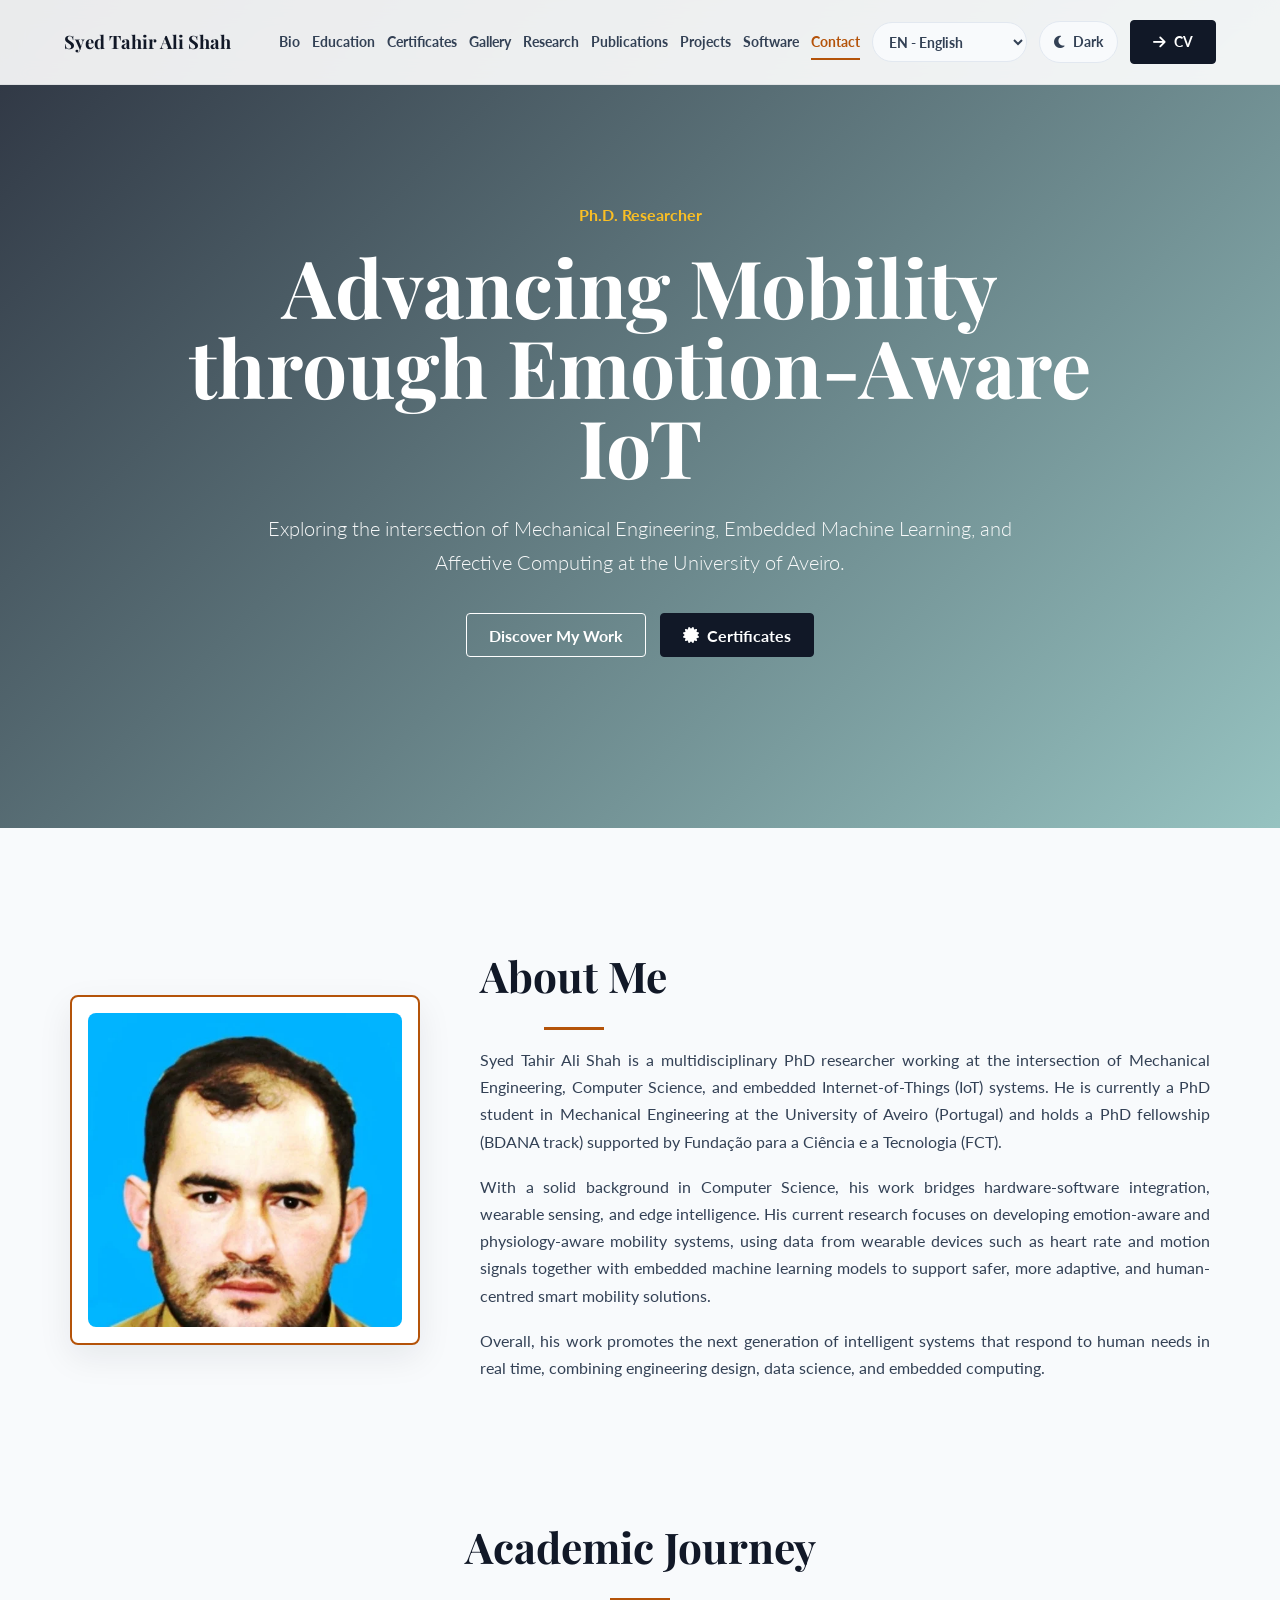
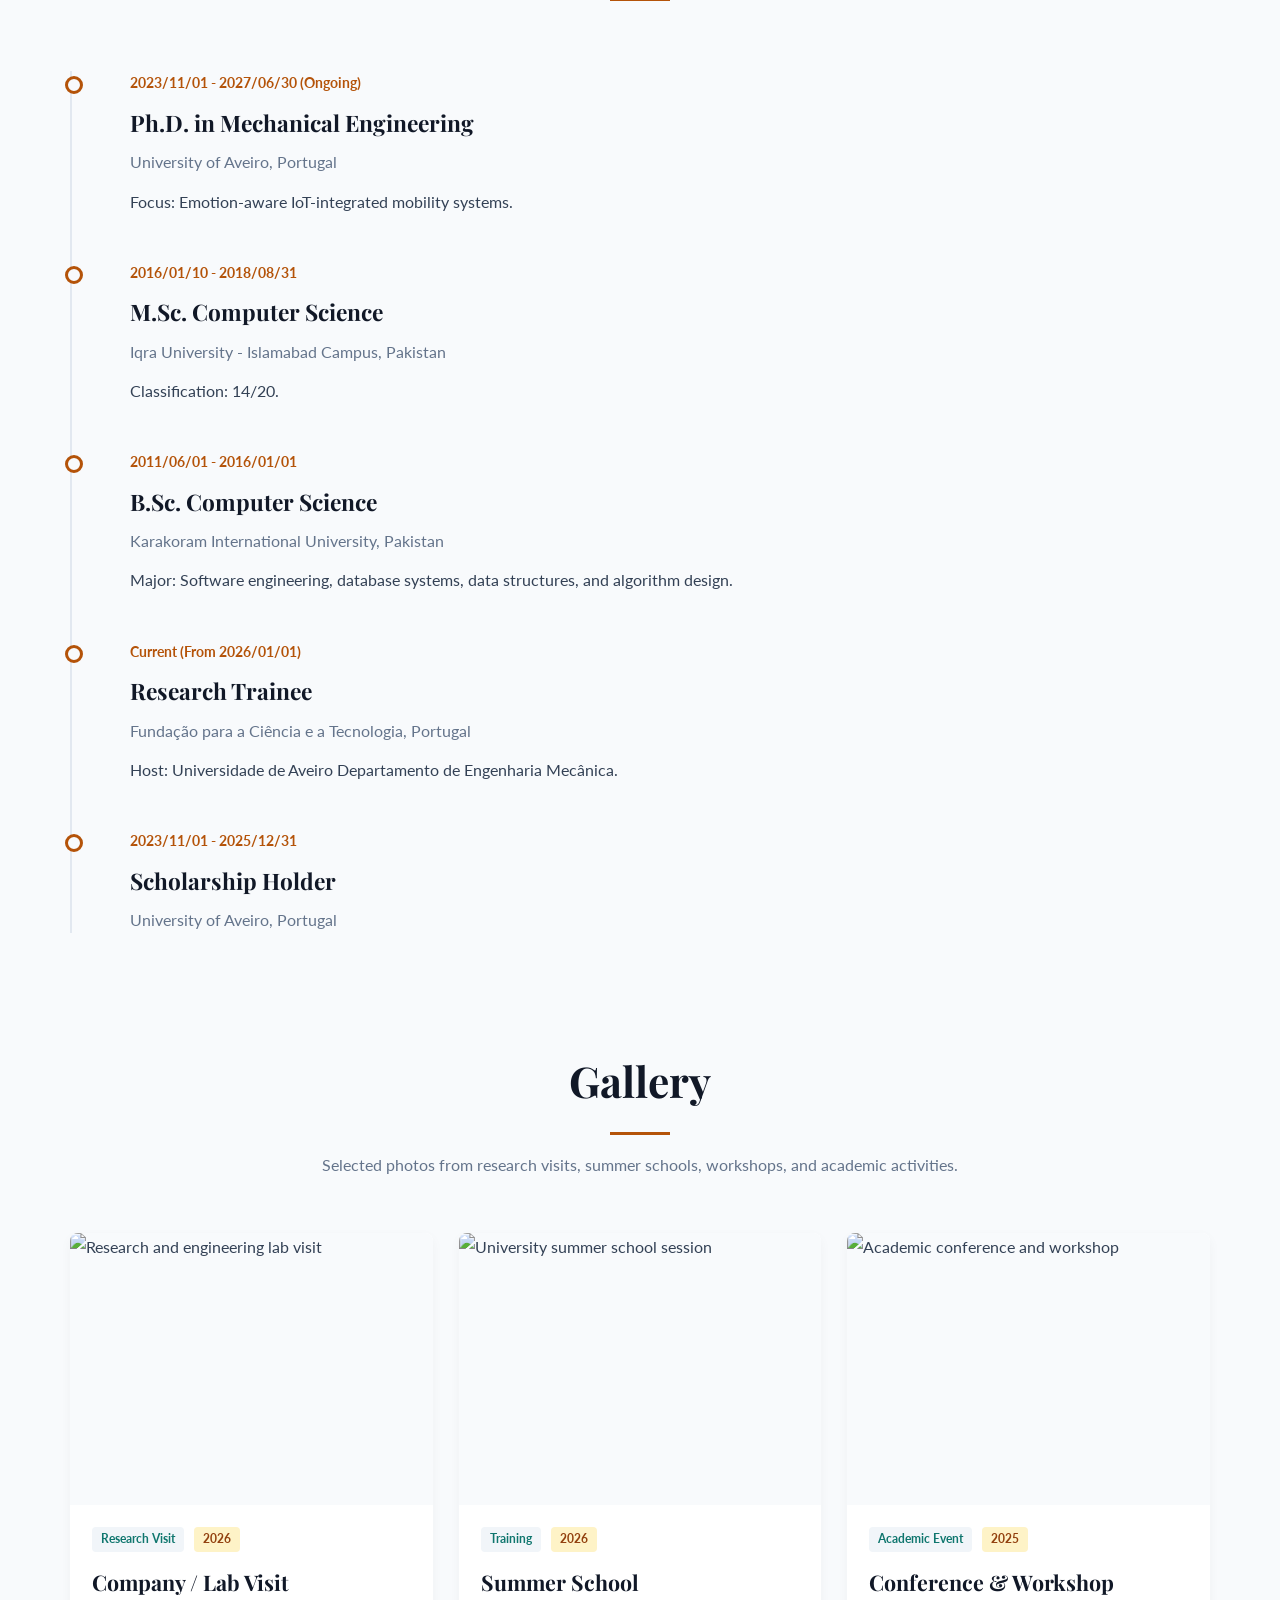
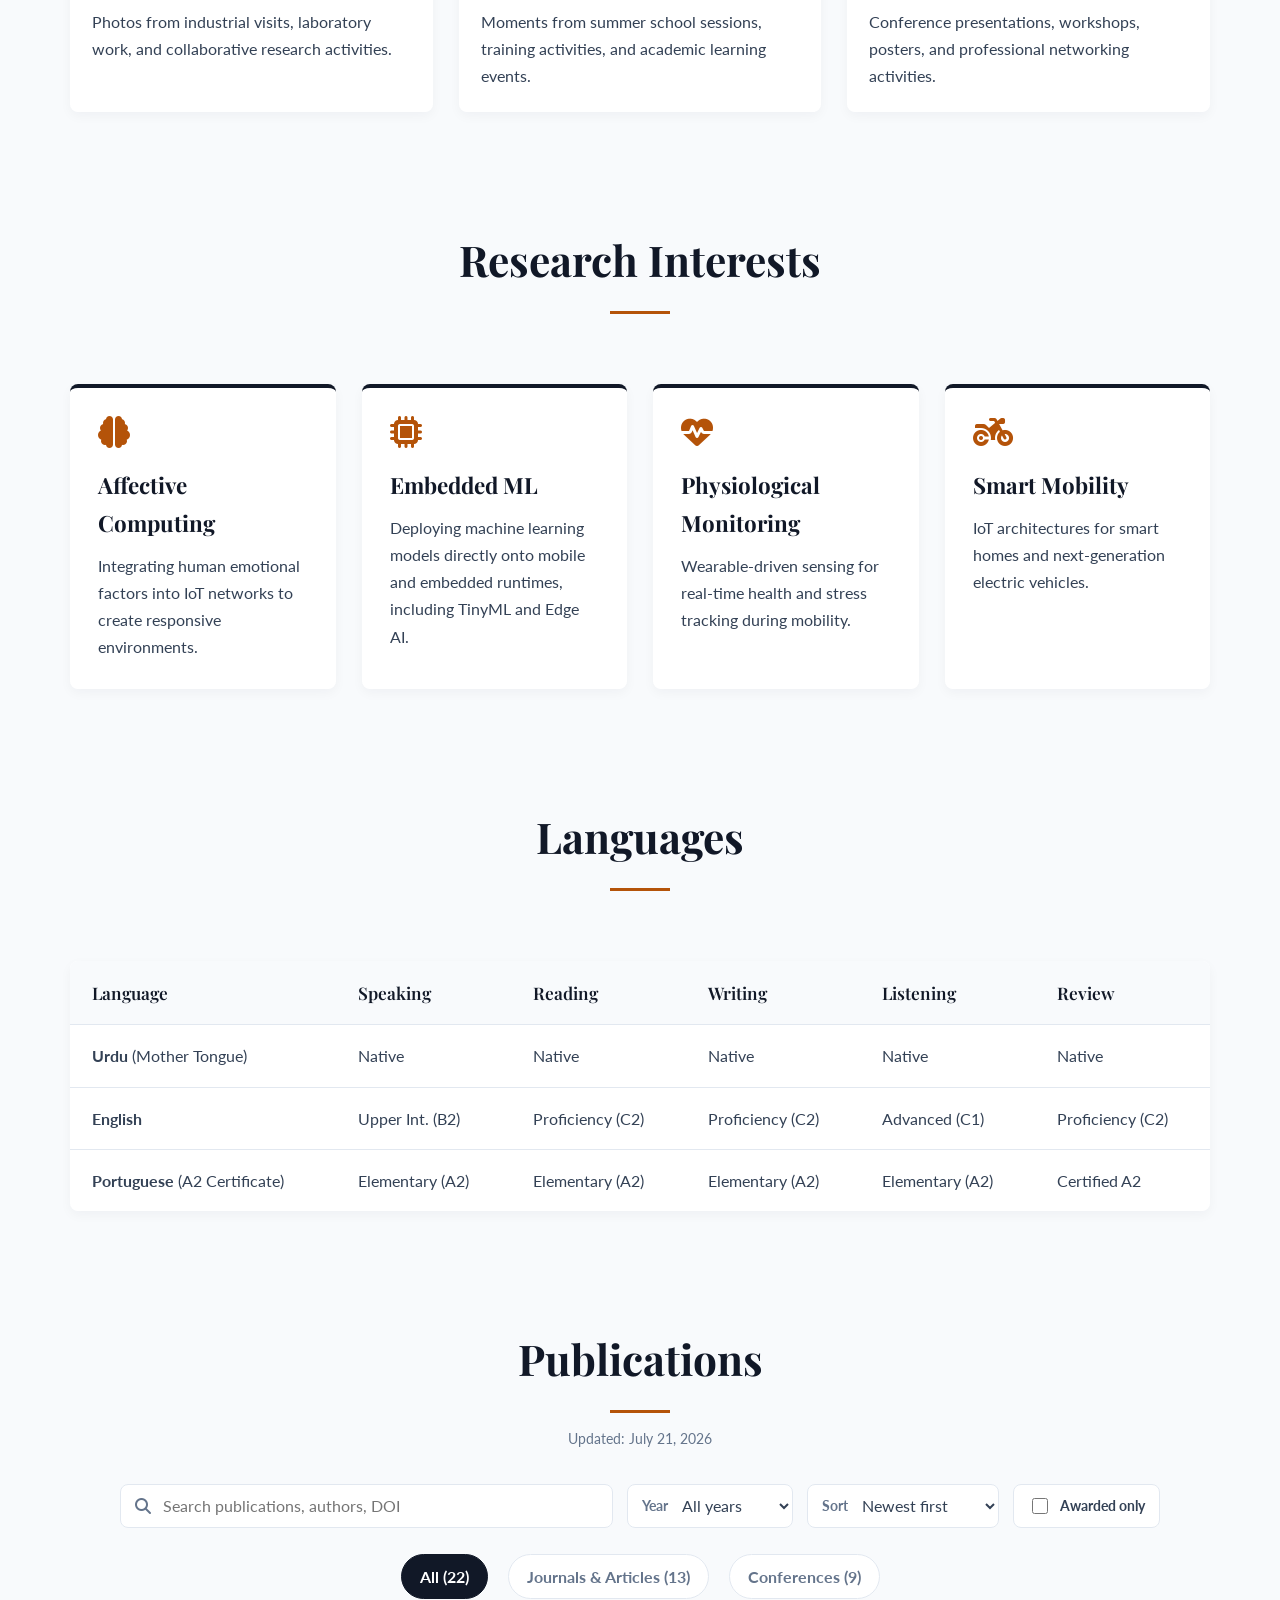
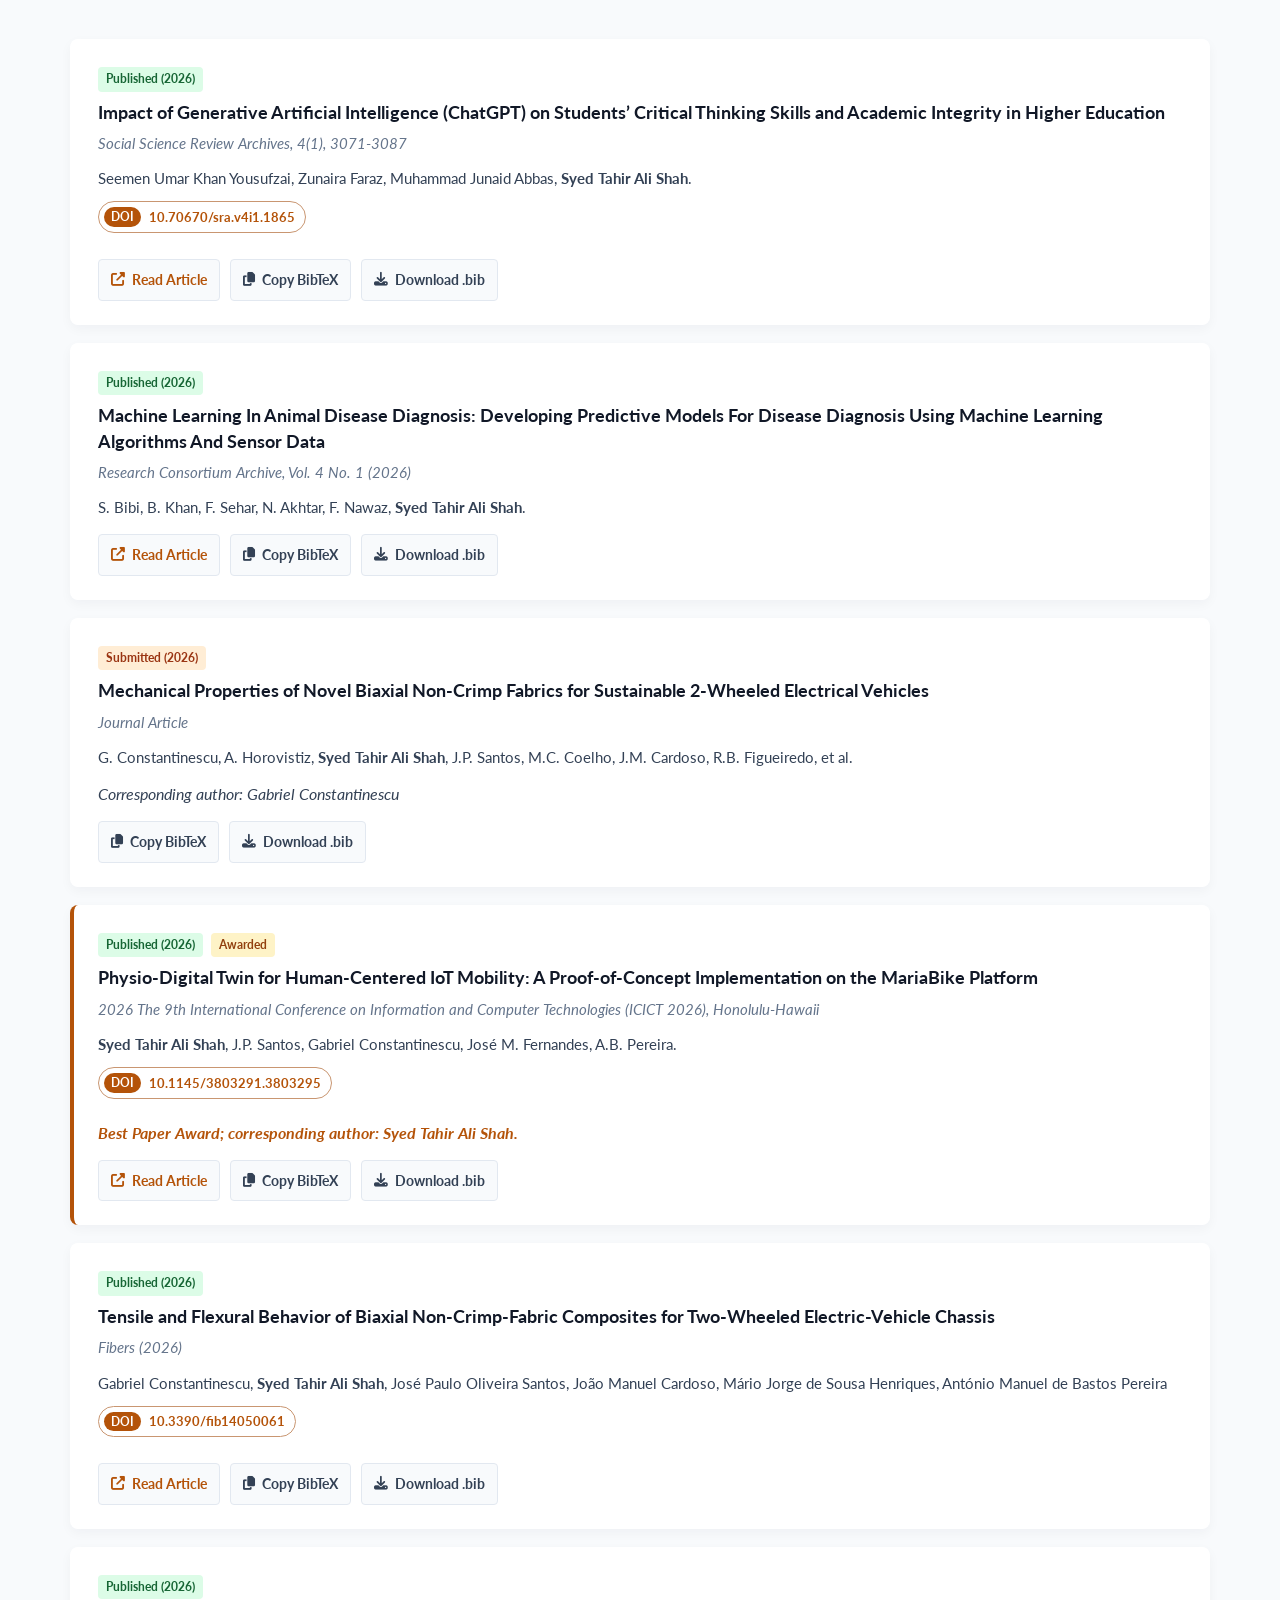
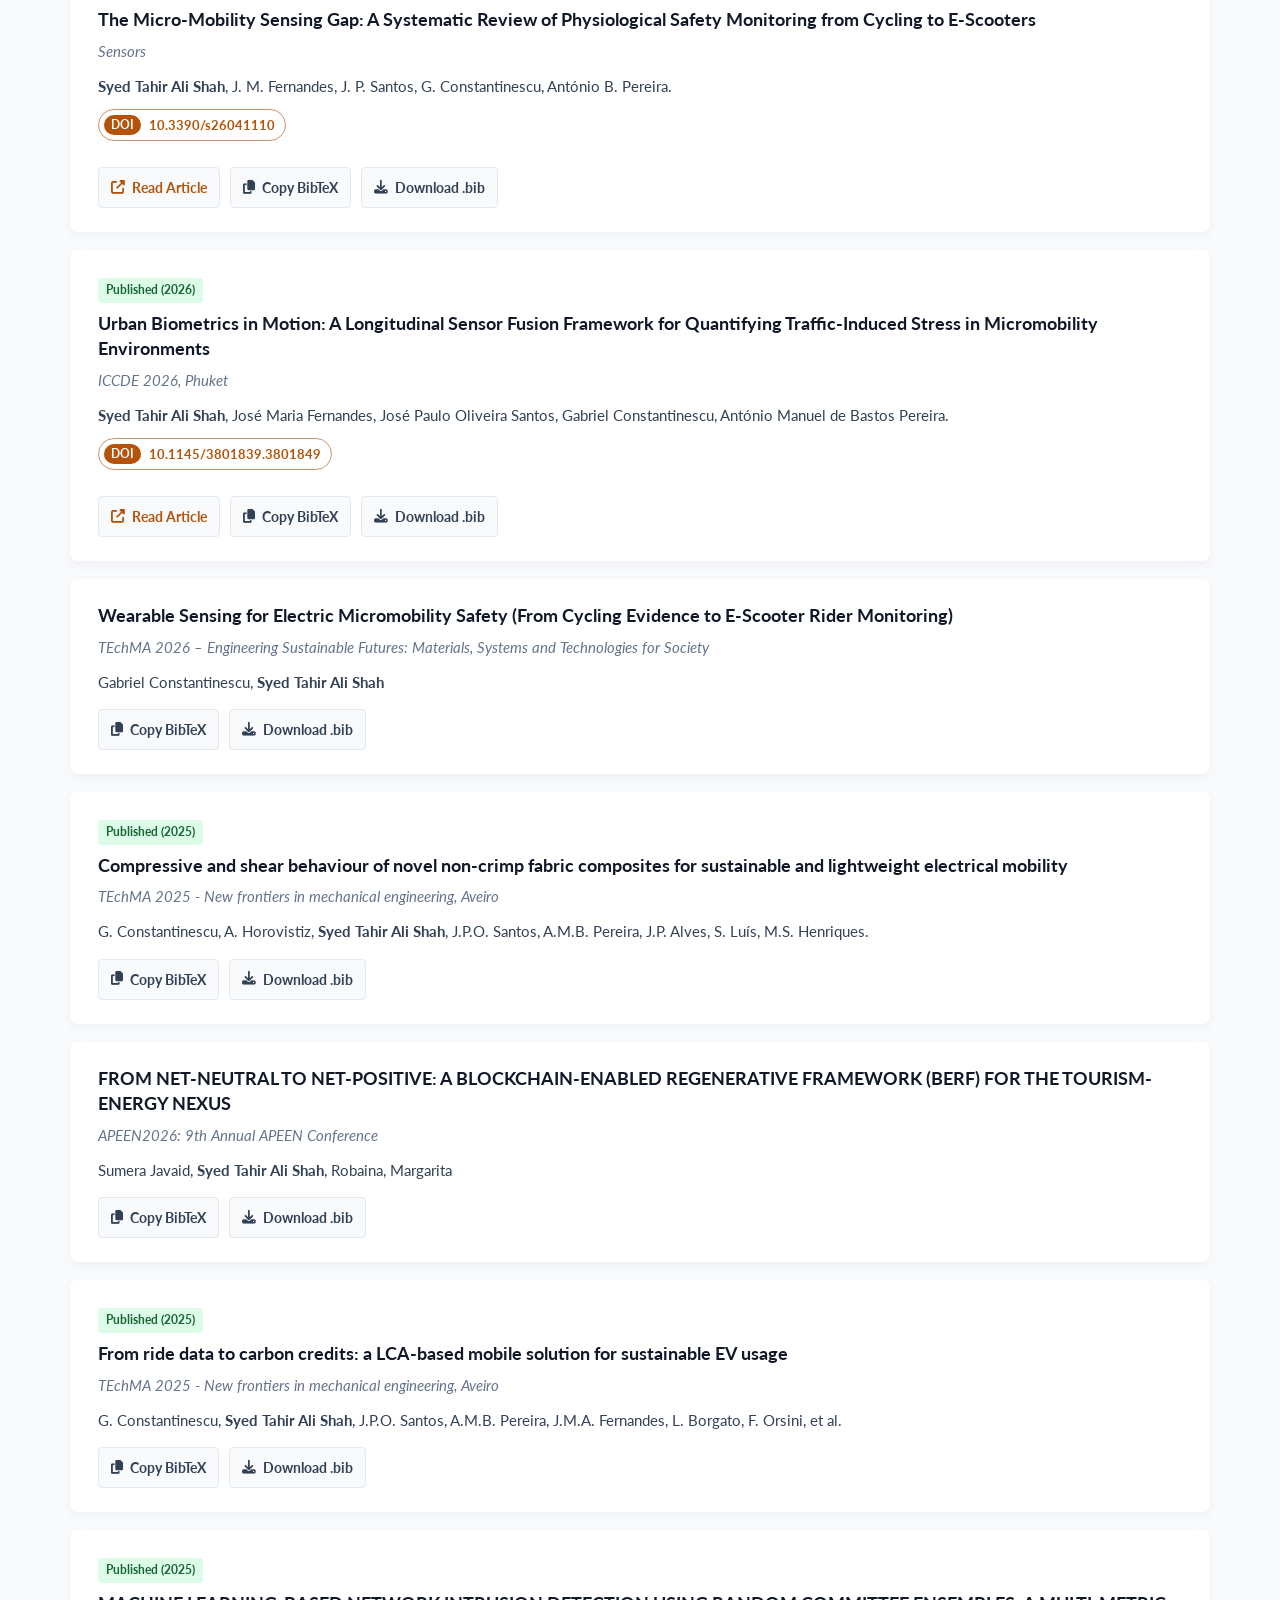
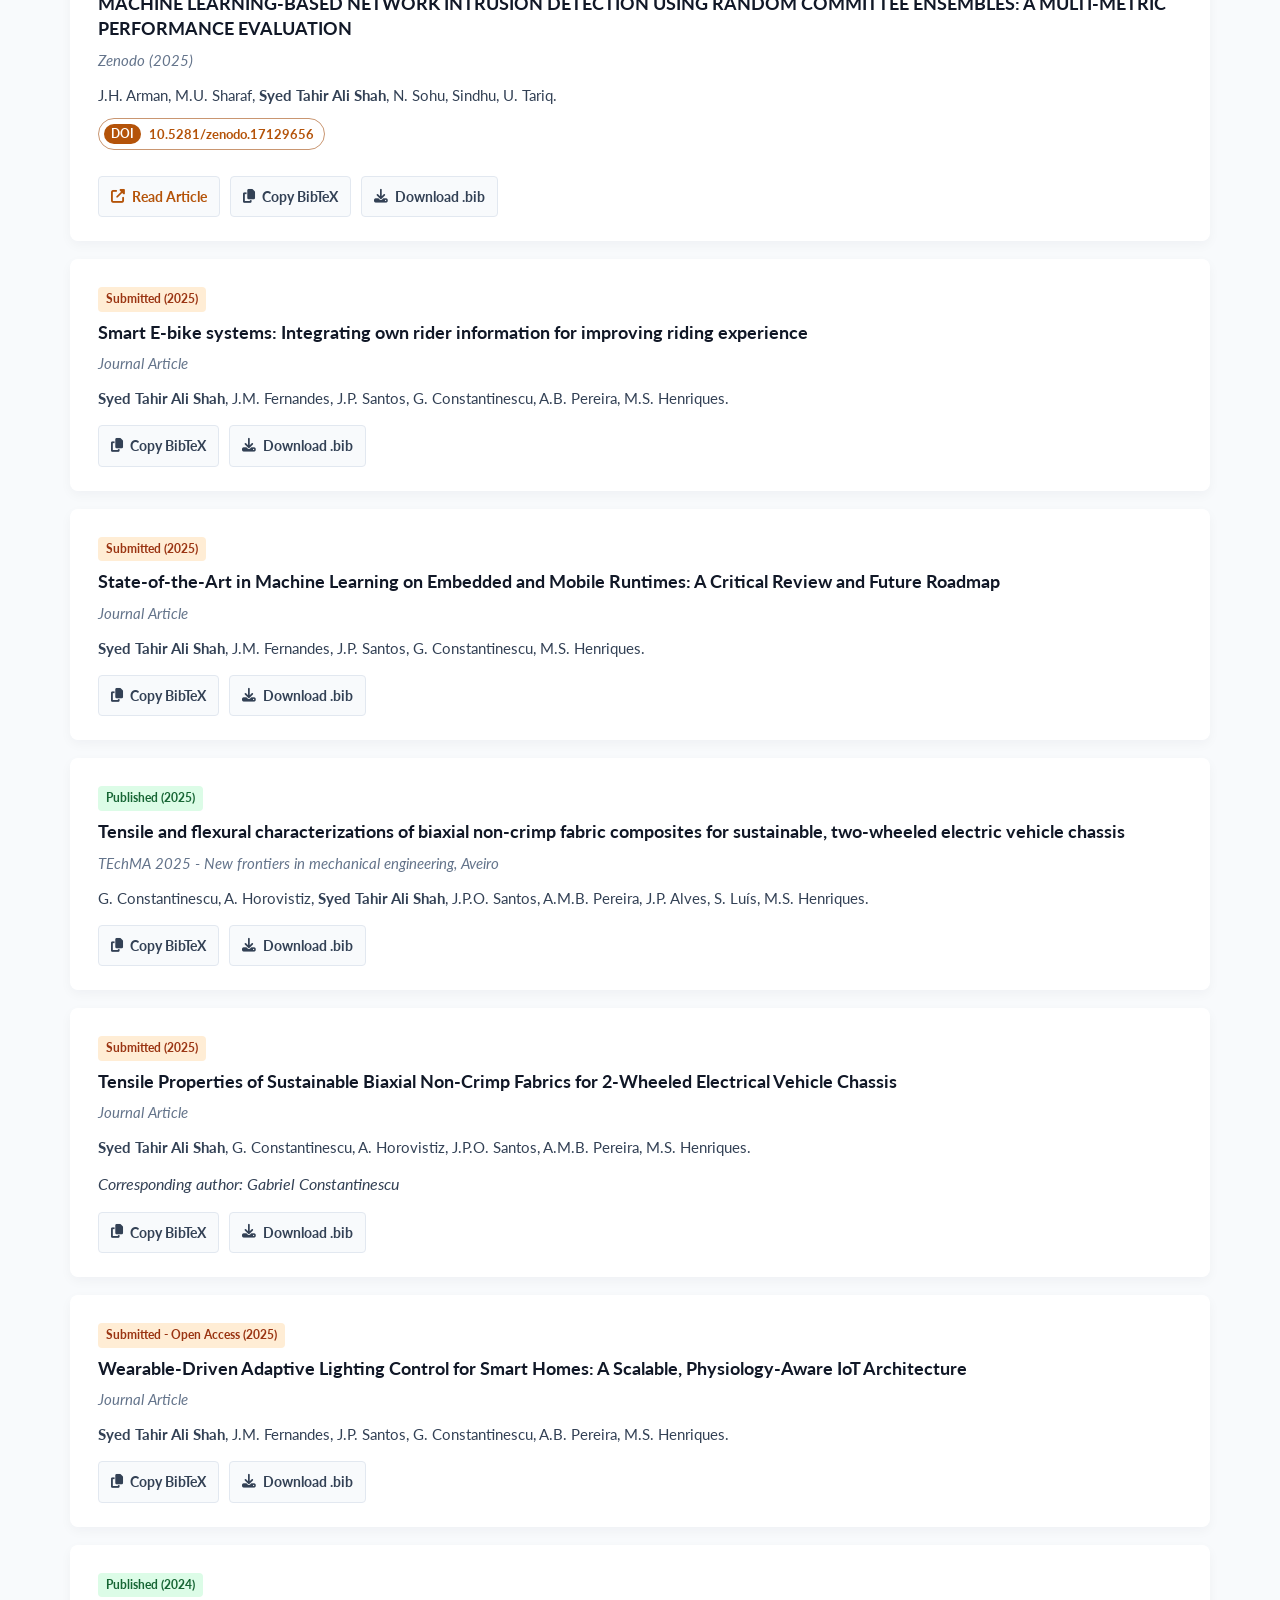
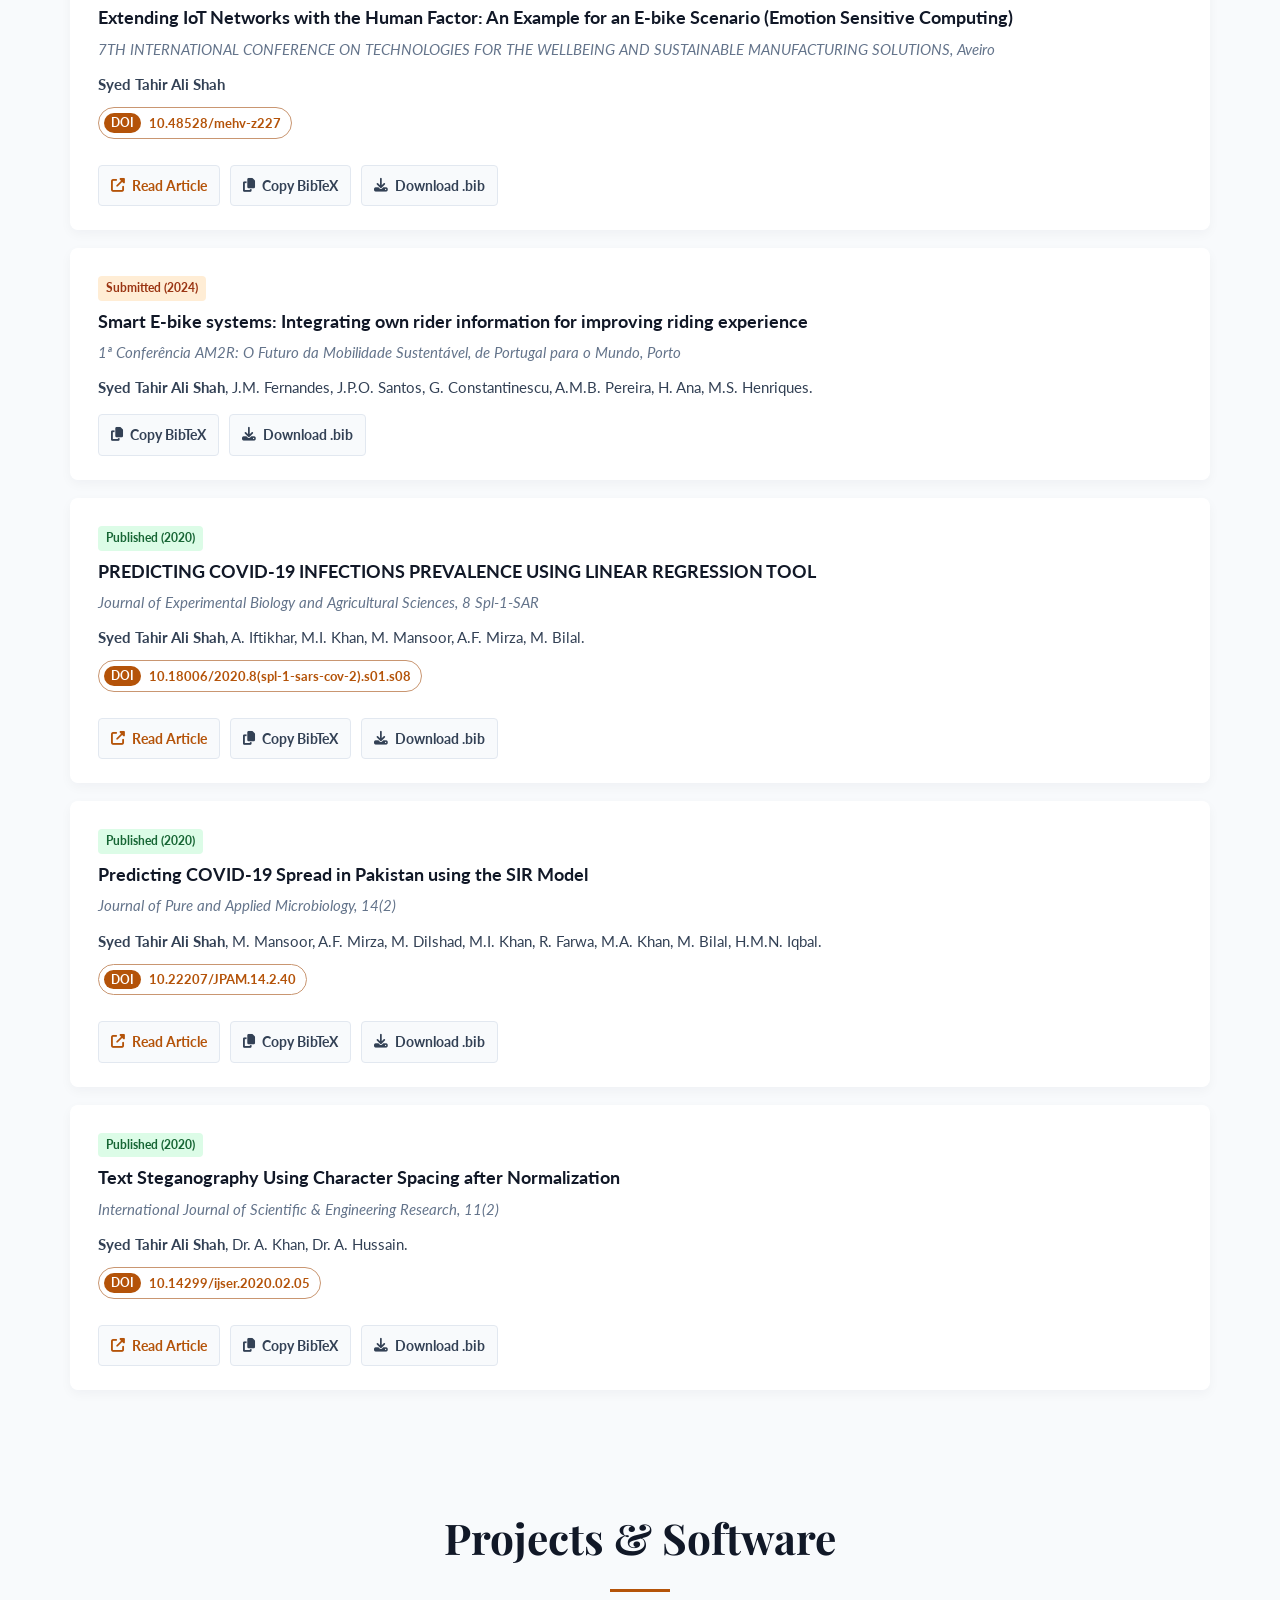
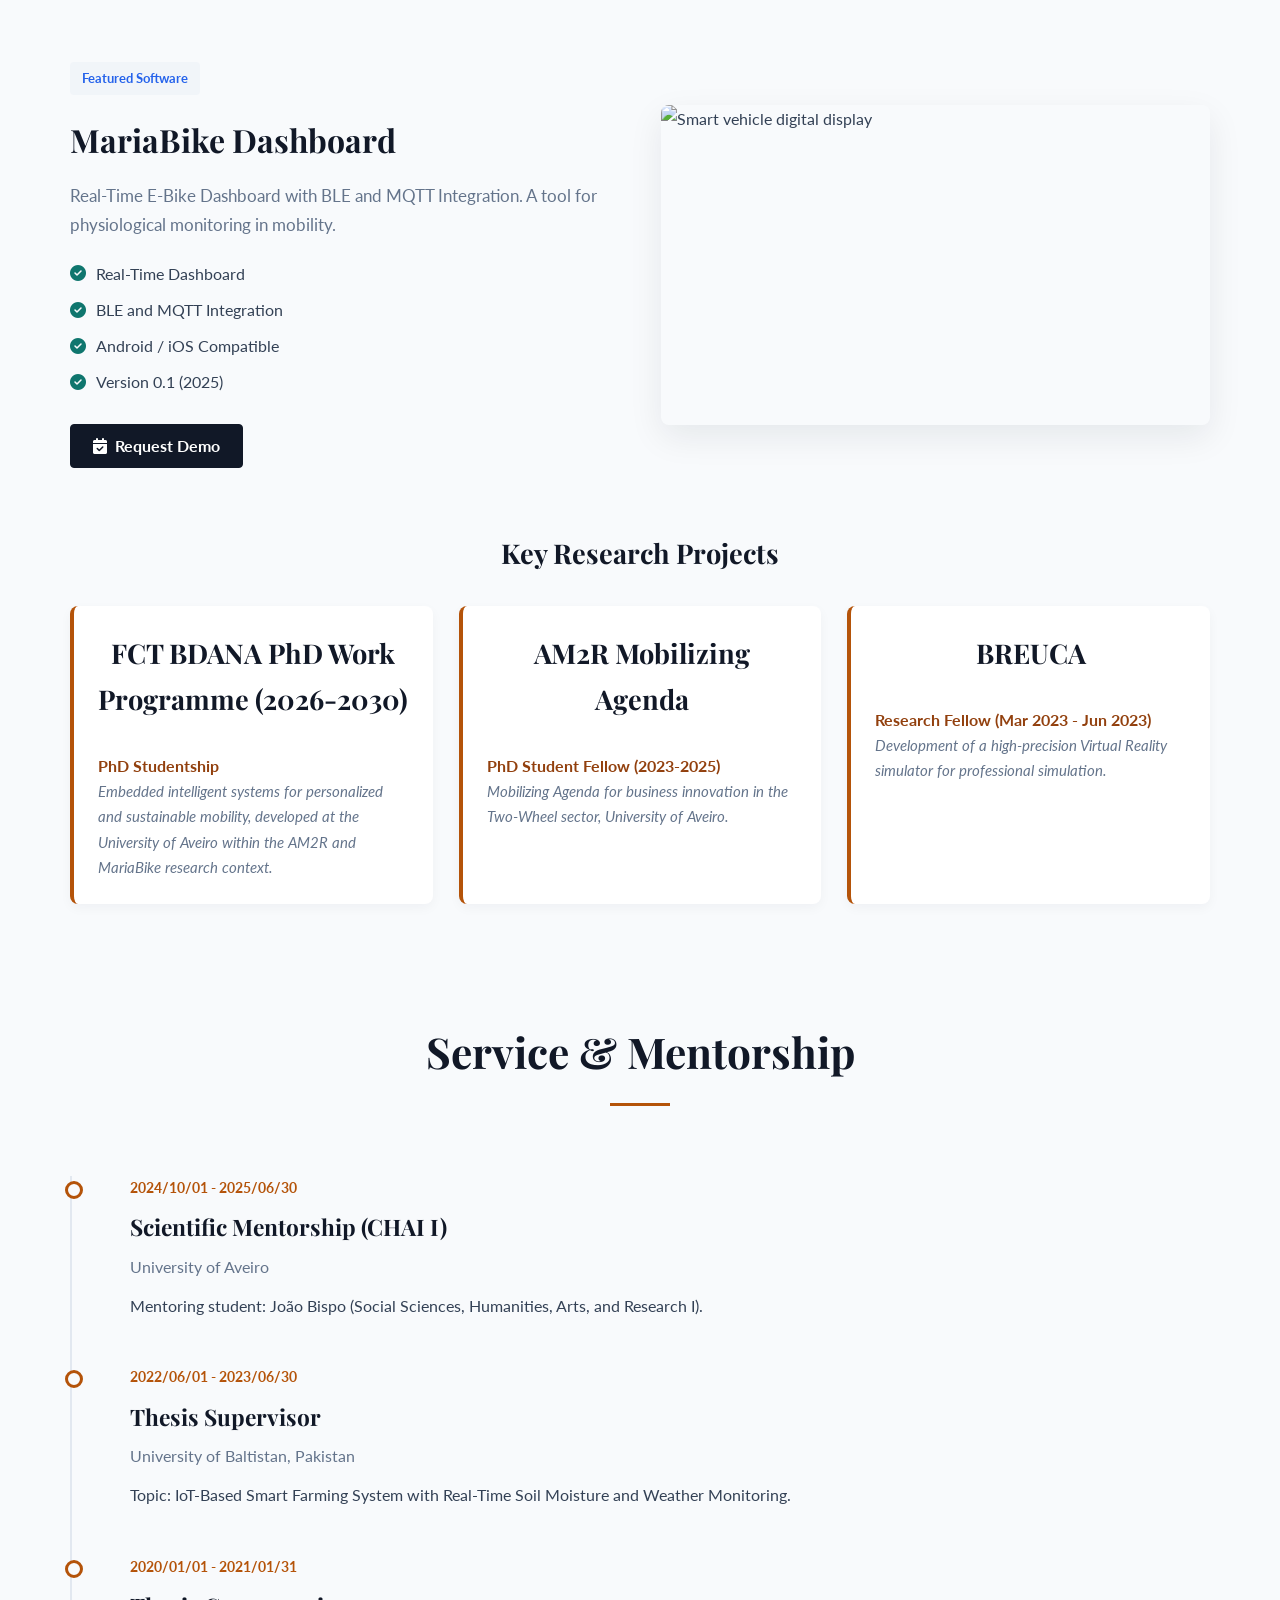
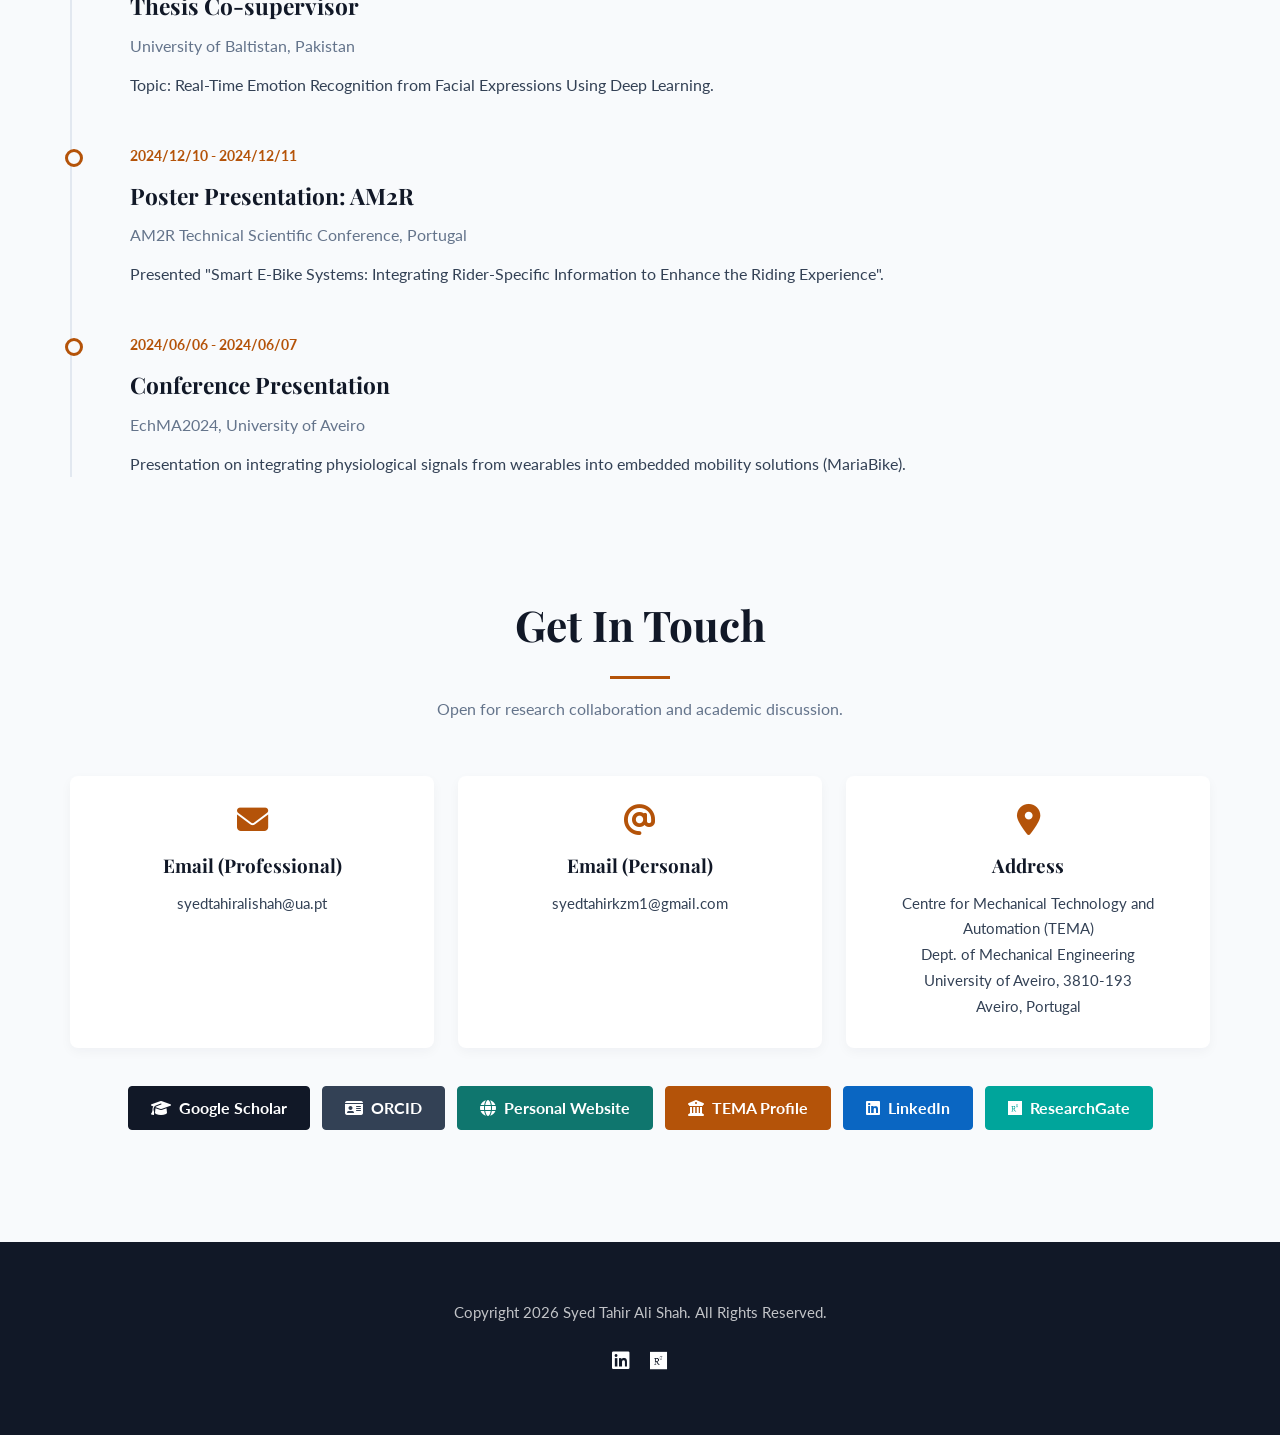
==== commit 3eeb40b3: "Add gallery section" ====
--- a/index.html
+++ b/index.html
@@ -55,7 +55,7 @@
   <link href="https://fonts.googleapis.com/css2?family=Lato:wght@300;400;700&family=Playfair+Display:ital,wght@0,400;0,600;0,700;1,400&display=swap" rel="stylesheet">
   <link rel="stylesheet" href="https://cdnjs.cloudflare.com/ajax/libs/font-awesome/6.4.0/css/all.min.css" />
   <link rel="stylesheet" href="https://unpkg.com/aos@next/dist/aos.css" />
-  <link rel="stylesheet" href="assets/css/styles.css?v=20260724-1" />
+  <link rel="stylesheet" href="assets/css/styles.css?v=20260724-2" />
   <script type="application/ld+json">
   {
     "@context": "https://schema.org",
@@ -197,6 +197,14 @@
       <div class="certificate-grid" id="certificate-grid" data-aos="fade-up"></div>
     </section>
 
+    <section id="gallery" aria-labelledby="gallery-title">
+      <div class="section-header" data-aos="fade-up">
+        <h2 id="gallery-title"></h2>
+        <p id="gallery-subtitle"></p>
+      </div>
+      <div class="gallery-grid" id="gallery-grid" data-aos="fade-up"></div>
+    </section>
+
     <section id="research" aria-labelledby="research-title">
       <div class="section-header" data-aos="fade-up">
         <h2 id="research-title"></h2>
@@ -309,6 +317,6 @@
   </noscript>
 
   <script src="https://unpkg.com/aos@next/dist/aos.js"></script>
-  <script src="assets/js/site.js?v=20260724-1" type="module"></script>
+  <script src="assets/js/site.js?v=20260724-2" type="module"></script>
 </body>
 </html>
--- a/assets/css/styles.css
+++ b/assets/css/styles.css
@@ -533,6 +533,7 @@
 .project-card,
 .pub-item,
 .certificate-card,
+.gallery-card,
 .contact-card {
   background: var(--bg-card);
   border-radius: var(--radius);
@@ -547,6 +548,7 @@
 
 .research-card:hover,
 .project-card:hover,
+.gallery-card:hover,
 .certificate-card:hover,
 .contact-card:hover {
   box-shadow: var(--shadow-soft);
@@ -1071,6 +1073,77 @@
 .certificate-modal__link,
 .certificate-modal__verify {
   width: 100%;
+}
+
+.gallery-grid {
+  display: grid;
+  gap: 26px;
+  grid-template-columns: repeat(auto-fit, minmax(min(100%, 280px), 1fr));
+}
+
+.gallery-card {
+  overflow: hidden;
+}
+
+.gallery-card:hover {
+  box-shadow: var(--shadow-soft);
+}
+
+.gallery-image {
+  aspect-ratio: 4 / 3;
+  background: var(--bg-muted);
+  overflow: hidden;
+}
+
+.gallery-image img {
+  height: 100%;
+  object-fit: cover;
+  transition: transform 0.45s ease;
+  width: 100%;
+}
+
+.gallery-card:hover .gallery-image img {
+  transform: scale(1.04);
+}
+
+.gallery-meta {
+  padding: 22px;
+}
+
+.gallery-details {
+  align-items: center;
+  display: flex;
+  flex-wrap: wrap;
+  gap: 10px;
+  margin-bottom: 12px;
+}
+
+.gallery-category,
+.gallery-date {
+  border-radius: 4px;
+  font-size: 0.78rem;
+  font-weight: 700;
+  line-height: 1.2;
+  padding: 5px 9px;
+}
+
+.gallery-category {
+  background: var(--bg-subtle);
+  color: var(--teal);
+}
+
+.gallery-date {
+  background: #fef3c7;
+  color: #92400e;
+}
+
+.gallery-meta h3 {
+  font-size: 1.34rem;
+  margin-bottom: 8px;
+}
+
+.gallery-meta p {
+  margin: 0;
 }
 
 .software-showcase {
@@ -1461,6 +1534,7 @@
 
   .research-card:hover,
   .project-card:hover,
+  .gallery-card:hover,
   .certificate-card:hover,
   .contact-card:hover,
   .pub-item:hover {
@@ -1554,6 +1628,7 @@
   .research-card,
   .project-card,
   .pub-item,
+  .gallery-card,
   .certificate-card,
   .contact-card {
     padding: 22px;
@@ -1694,6 +1769,7 @@
   .research-card,
   .project-card,
   .pub-item,
+  .gallery-card,
   .certificate-card,
   .contact-card {
     padding: 18px;
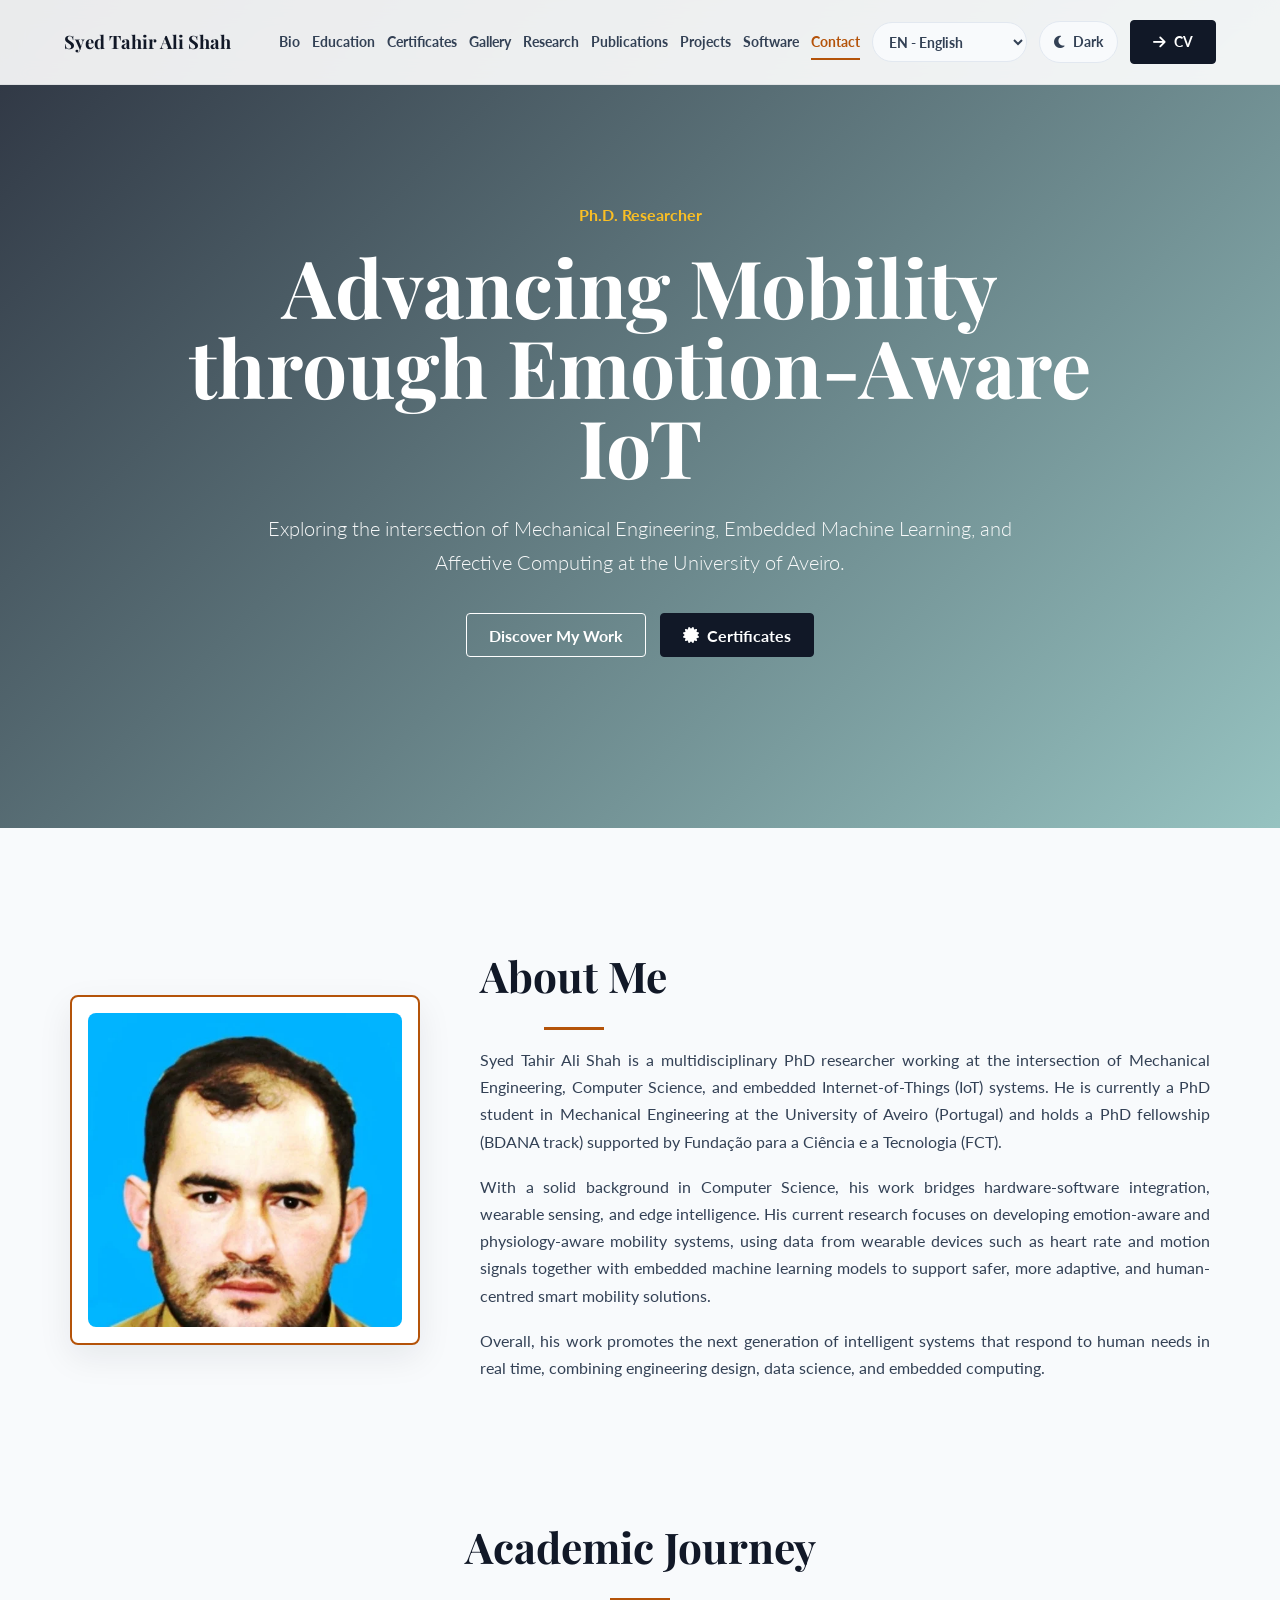
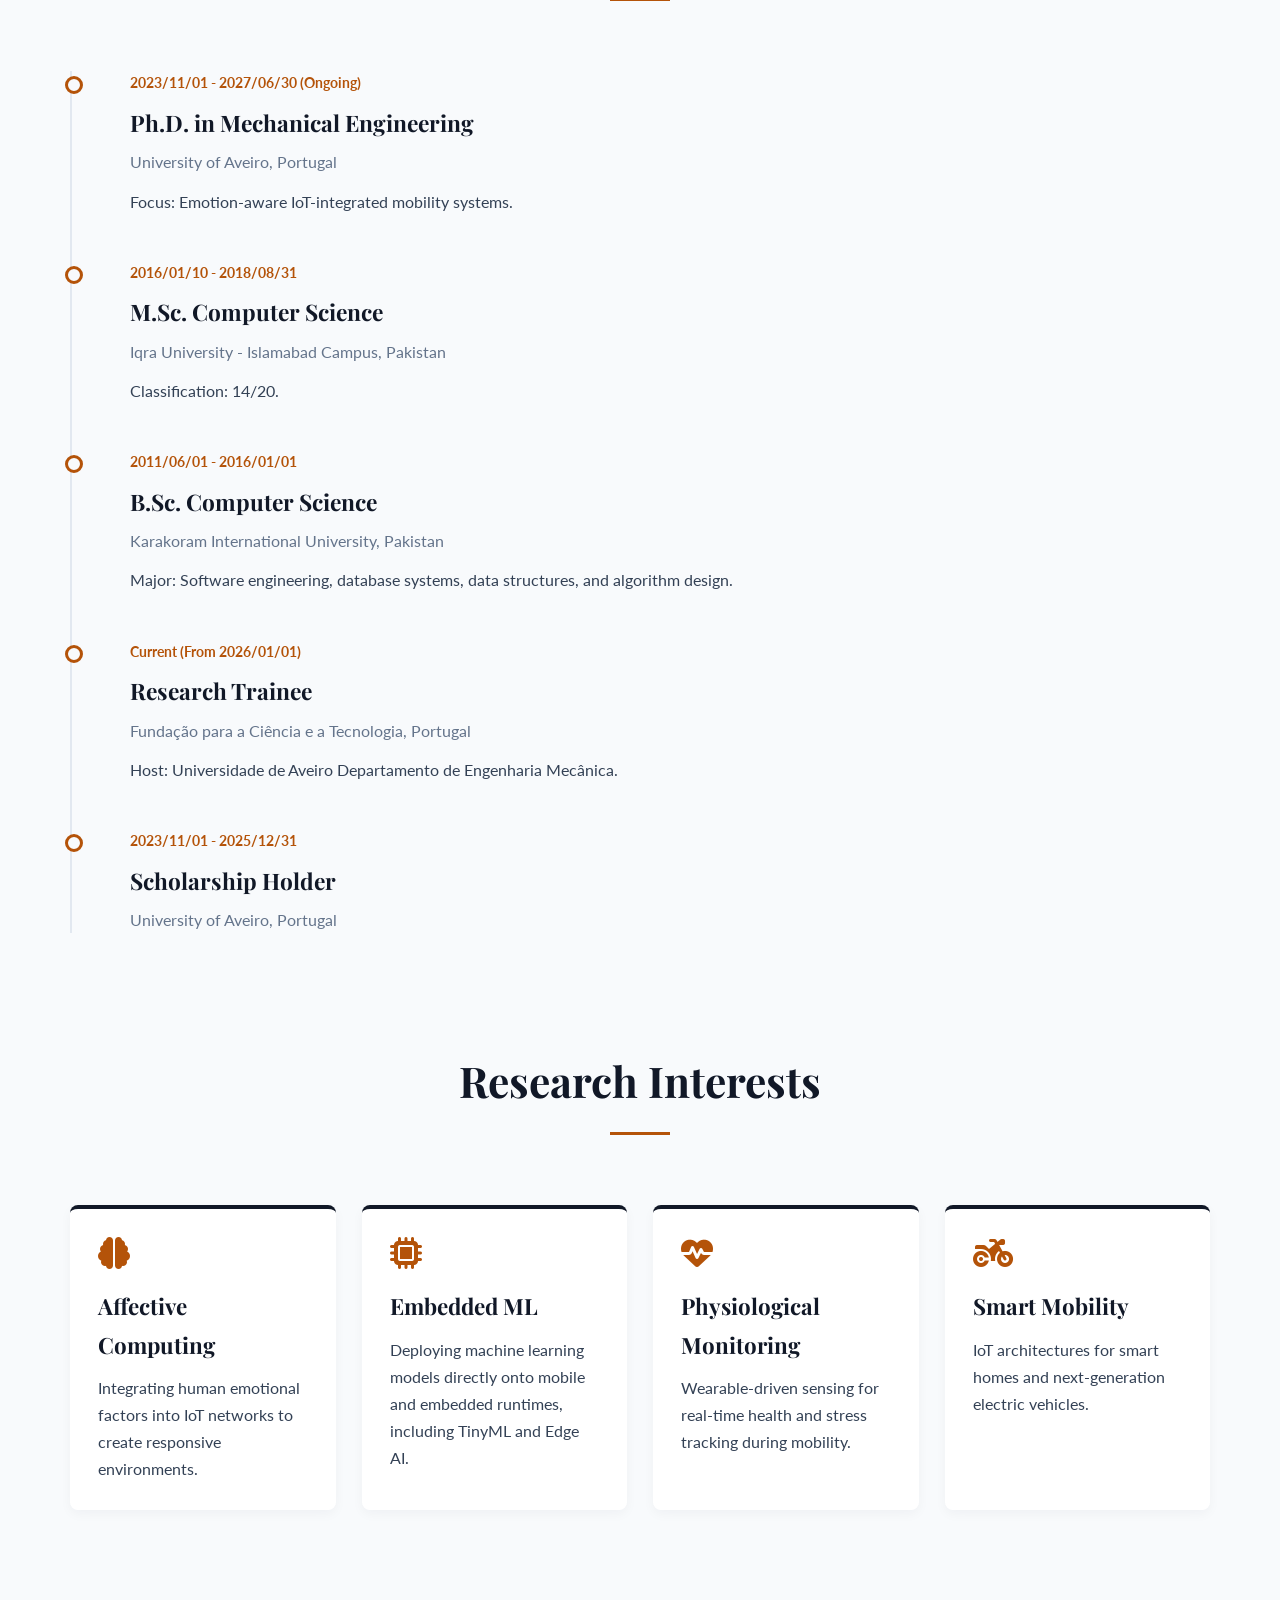
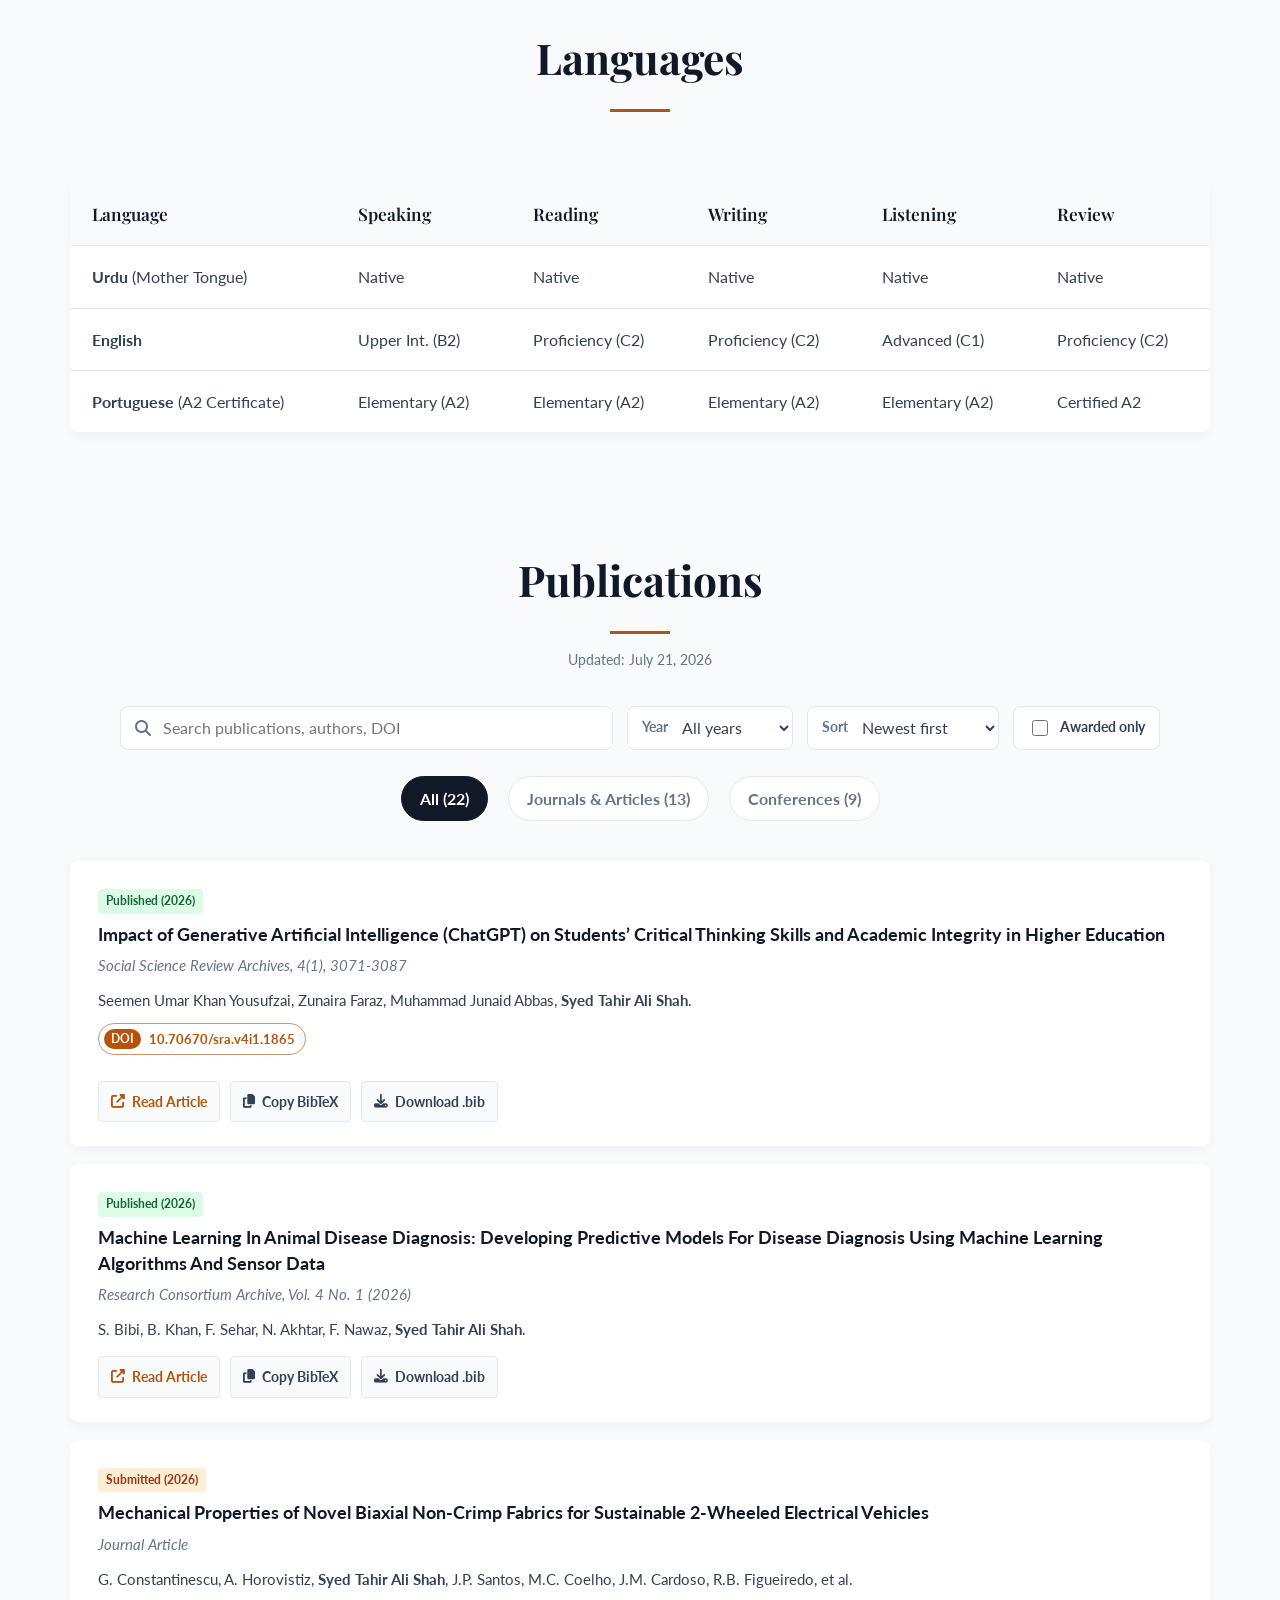
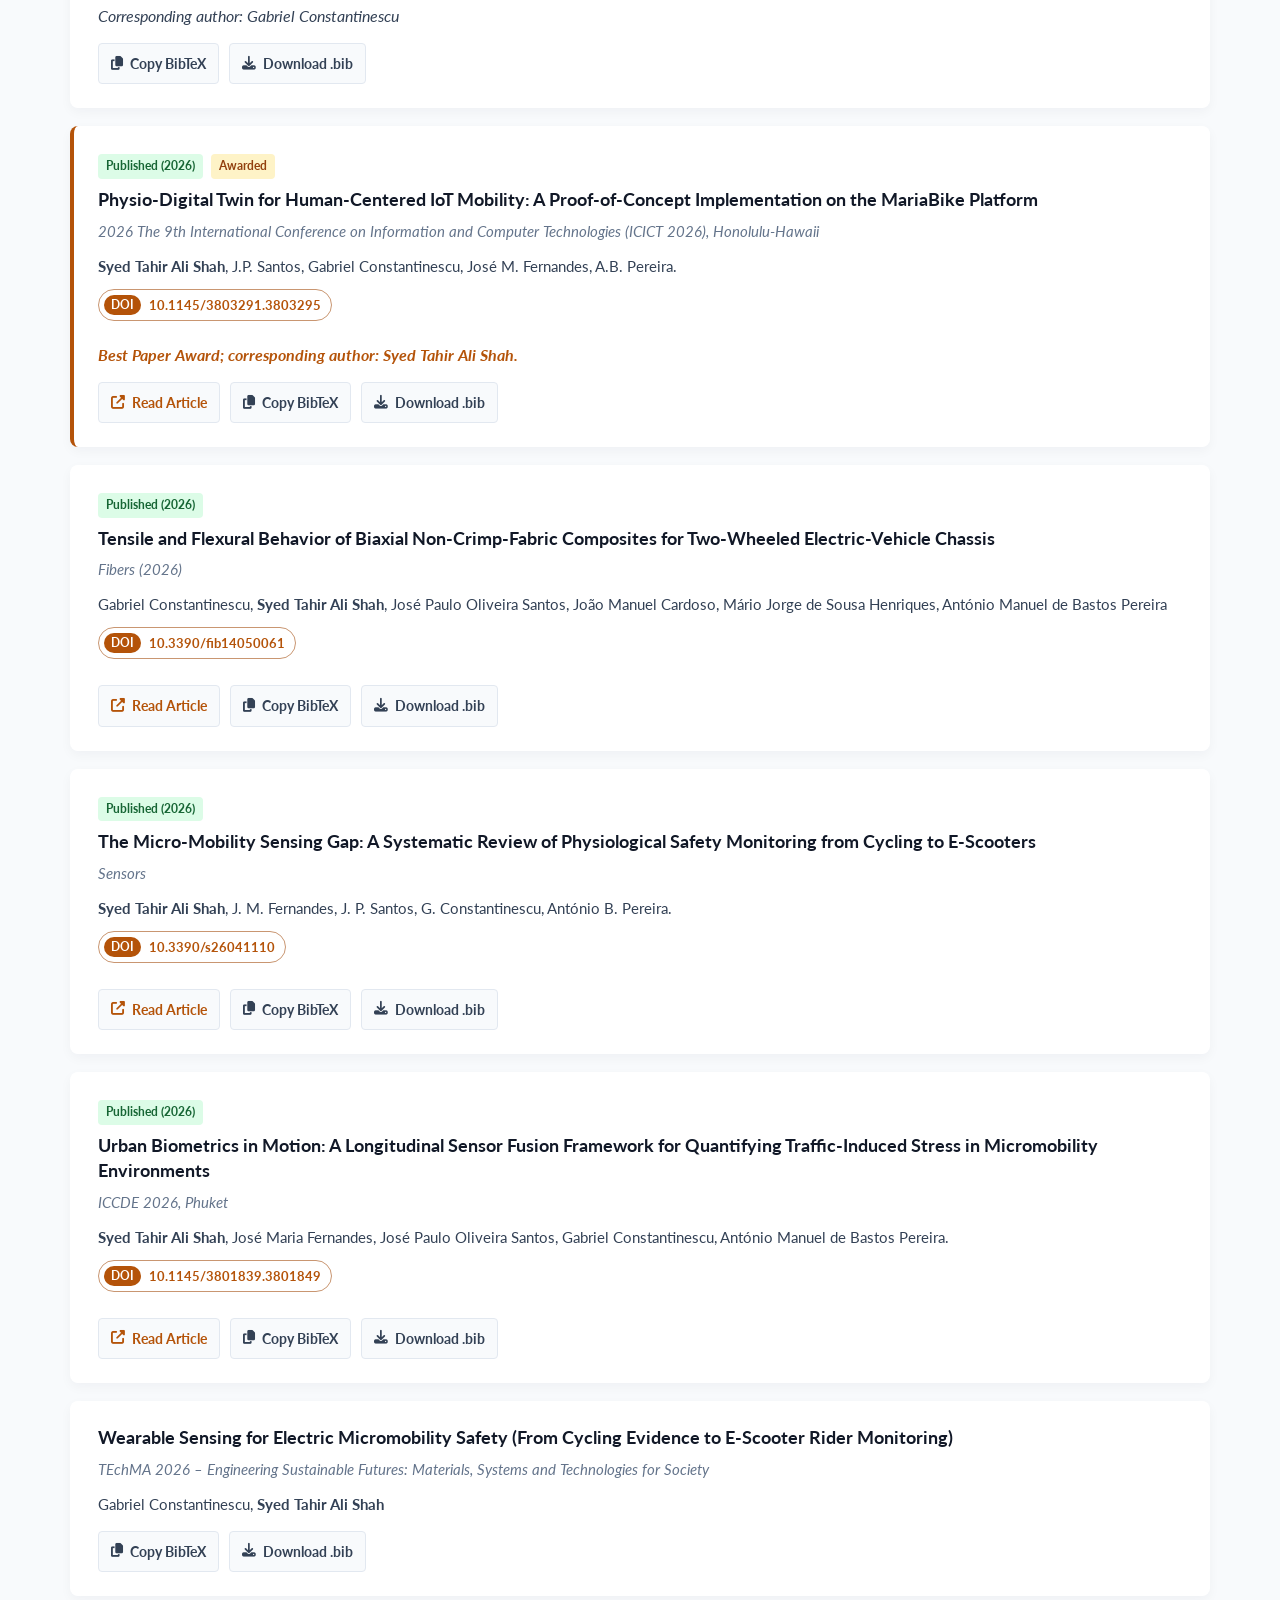
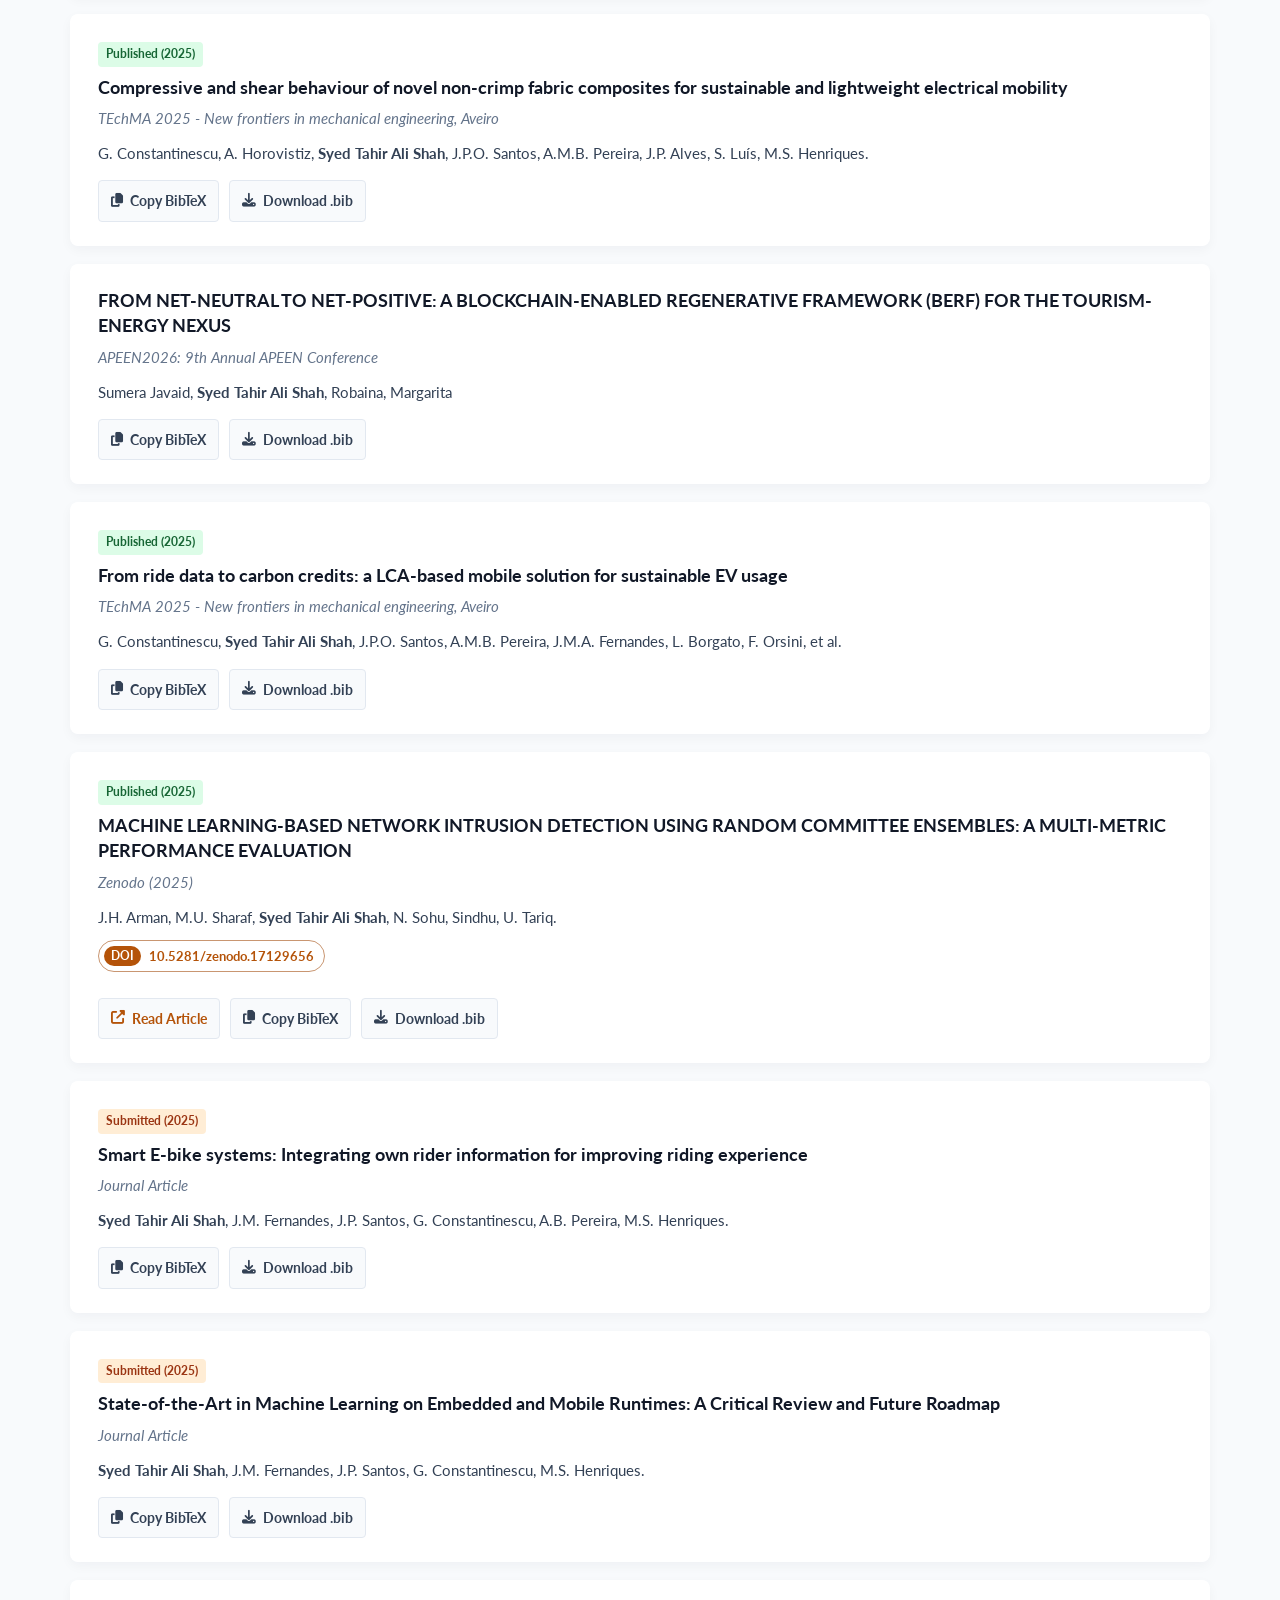
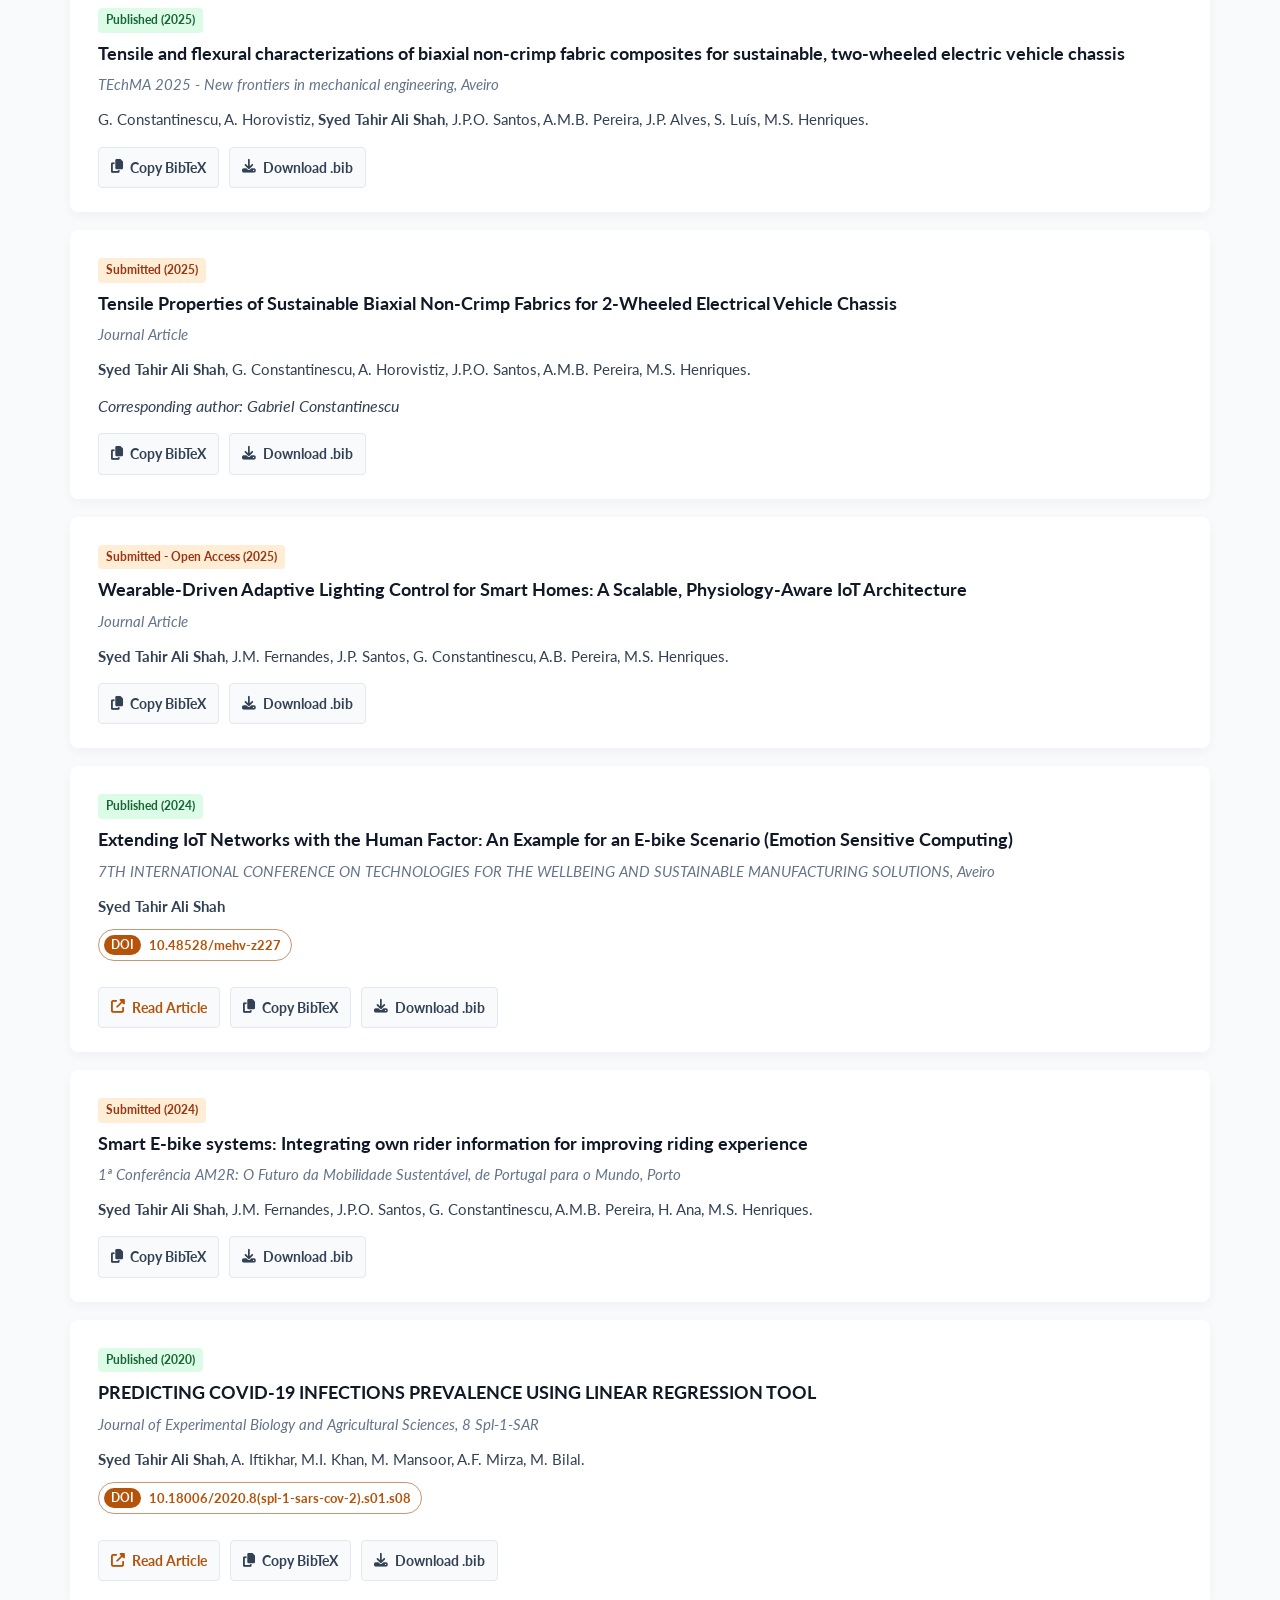
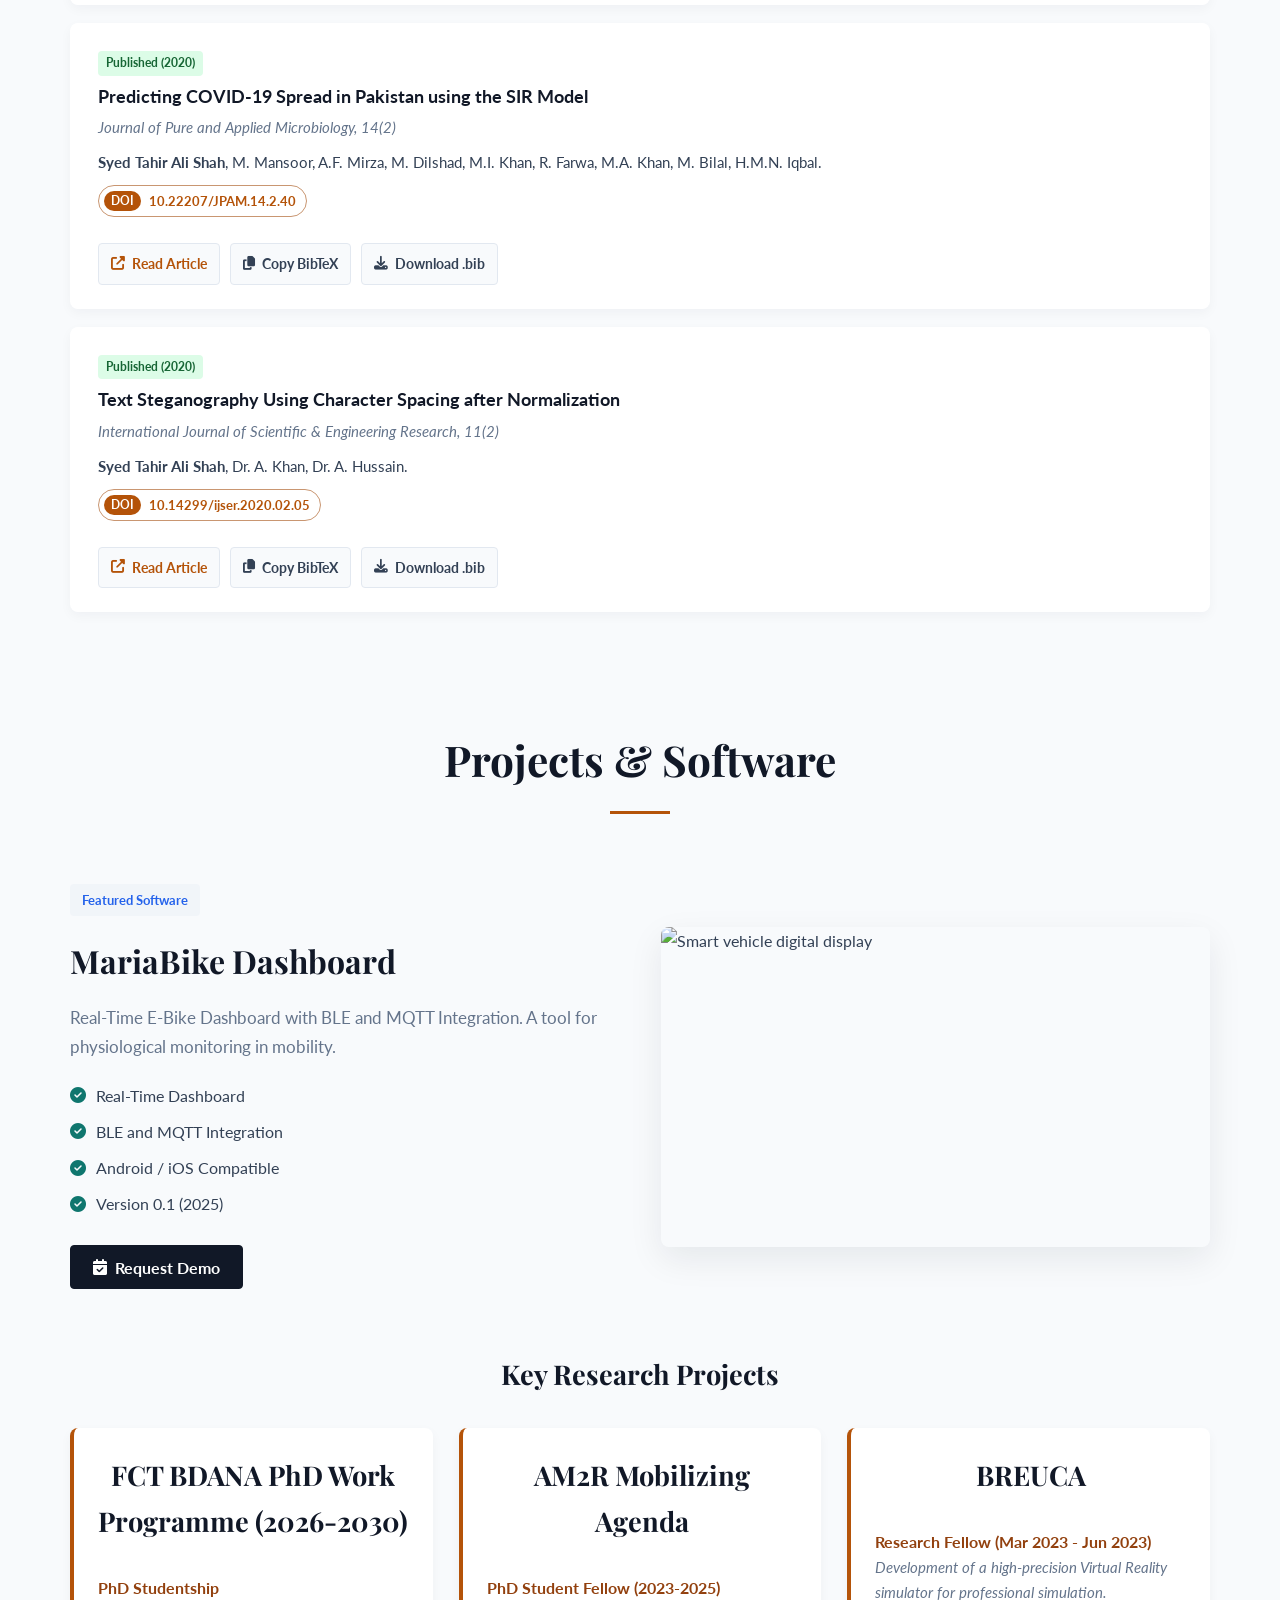
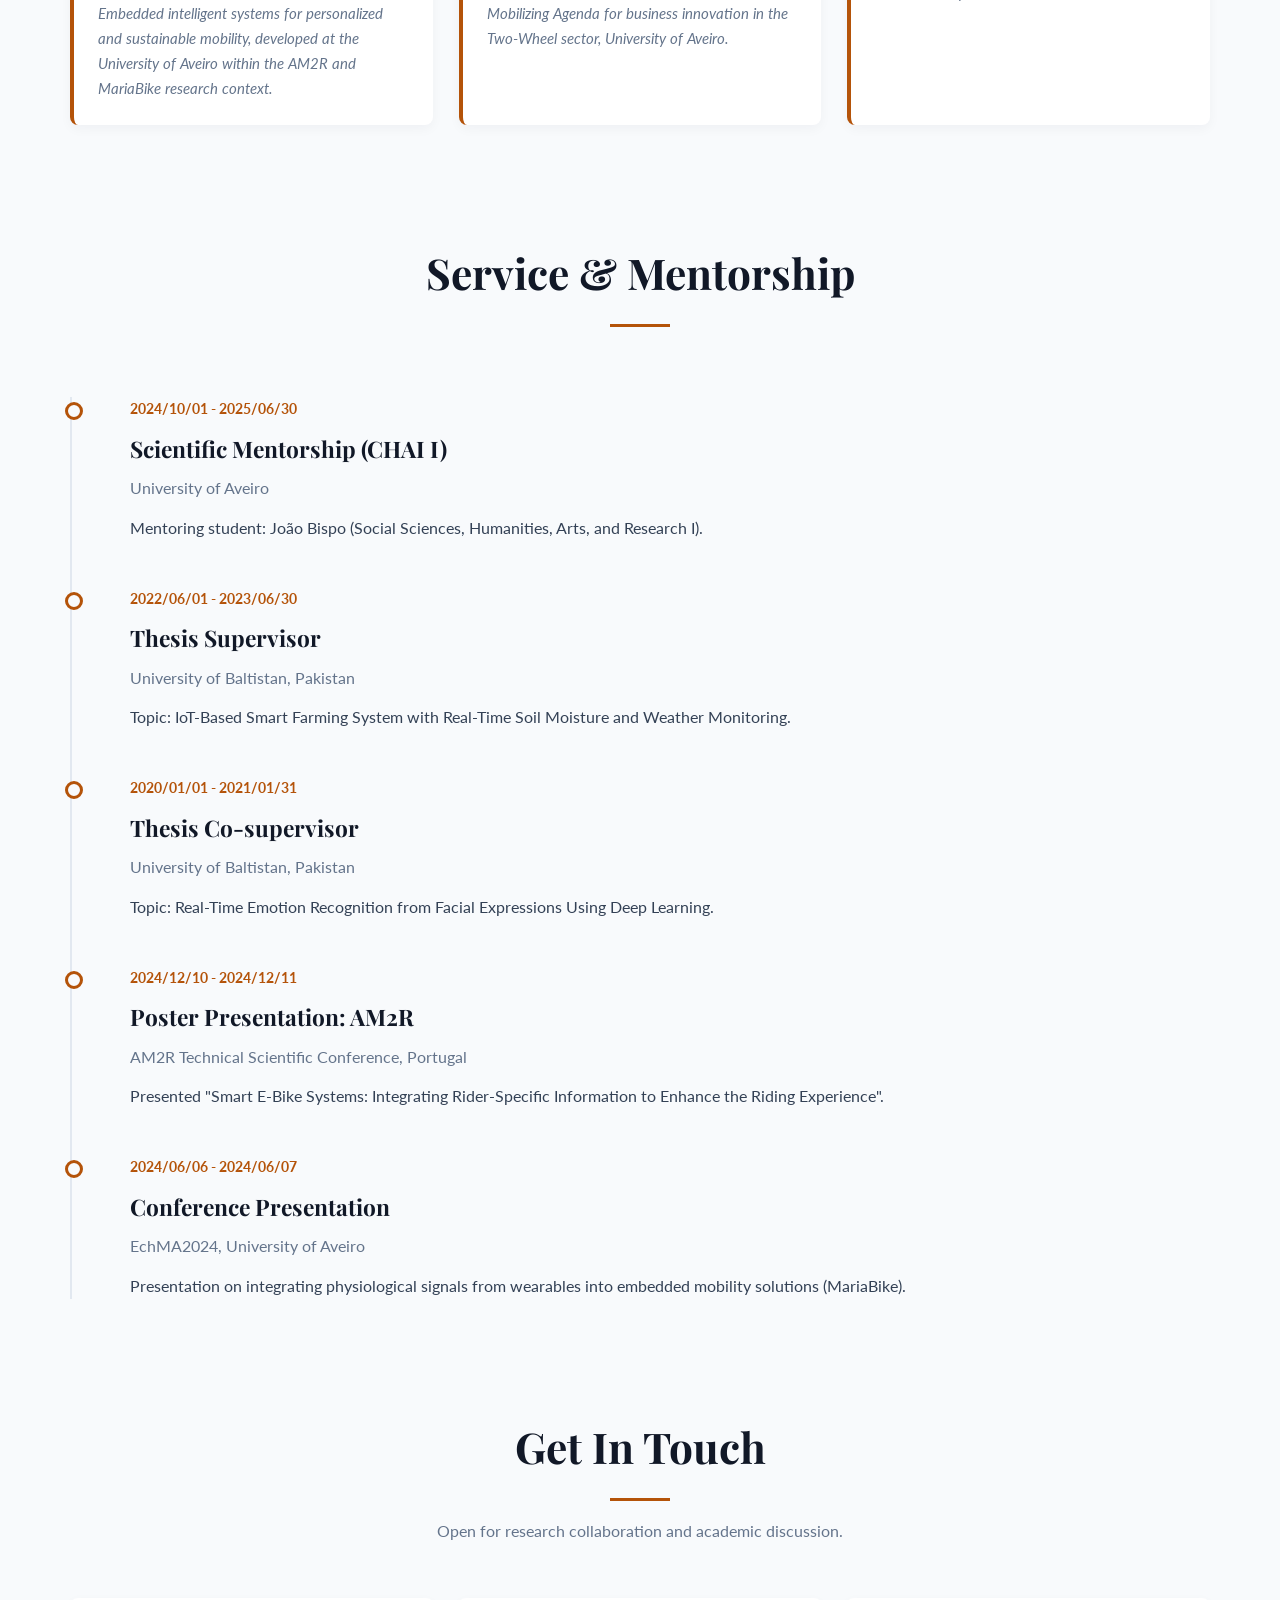
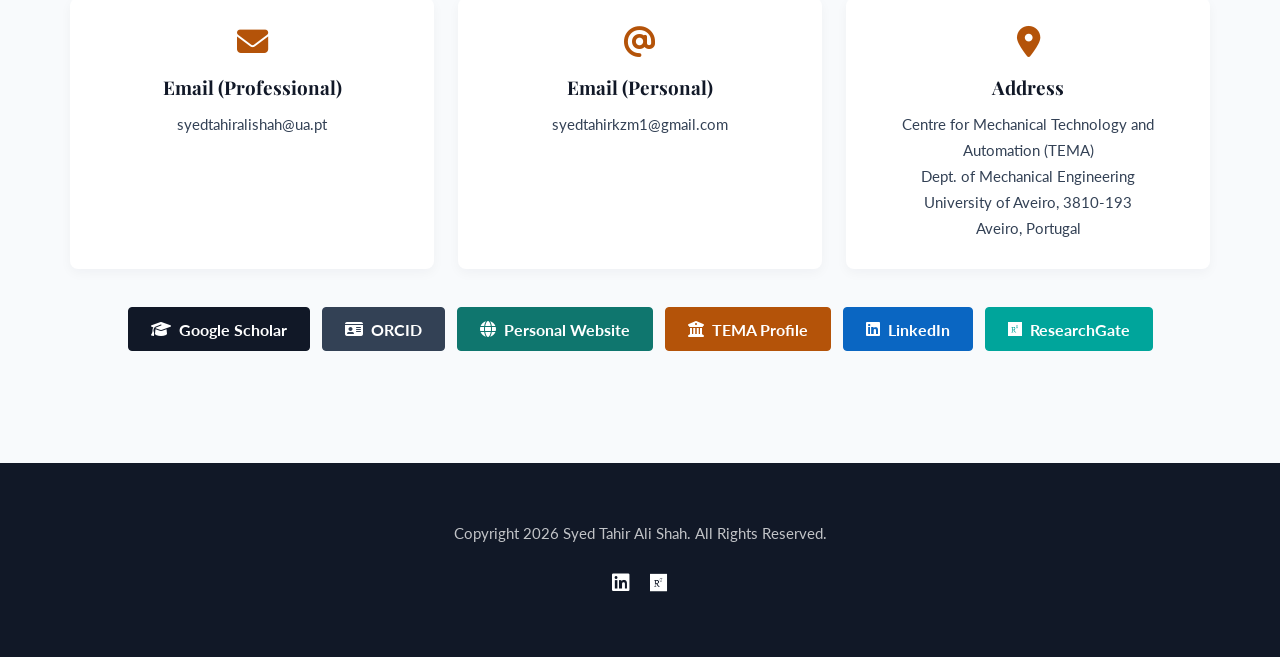
==== commit 7e16cfab: "Show gallery only when selected" ====
--- a/index.html
+++ b/index.html
@@ -55,7 +55,7 @@
   <link href="https://fonts.googleapis.com/css2?family=Lato:wght@300;400;700&family=Playfair+Display:ital,wght@0,400;0,600;0,700;1,400&display=swap" rel="stylesheet">
   <link rel="stylesheet" href="https://cdnjs.cloudflare.com/ajax/libs/font-awesome/6.4.0/css/all.min.css" />
   <link rel="stylesheet" href="https://unpkg.com/aos@next/dist/aos.css" />
-  <link rel="stylesheet" href="assets/css/styles.css?v=20260724-2" />
+  <link rel="stylesheet" href="assets/css/styles.css?v=20260724-3" />
   <script type="application/ld+json">
   {
     "@context": "https://schema.org",
@@ -197,7 +197,7 @@
       <div class="certificate-grid" id="certificate-grid" data-aos="fade-up"></div>
     </section>
 
-    <section id="gallery" aria-labelledby="gallery-title">
+    <section id="gallery" class="gallery-section is-hidden" aria-labelledby="gallery-title" aria-hidden="true">
       <div class="section-header" data-aos="fade-up">
         <h2 id="gallery-title"></h2>
         <p id="gallery-subtitle"></p>
@@ -317,6 +317,6 @@
   </noscript>
 
   <script src="https://unpkg.com/aos@next/dist/aos.js"></script>
-  <script src="assets/js/site.js?v=20260724-2" type="module"></script>
+  <script src="assets/js/site.js?v=20260724-3" type="module"></script>
 </body>
 </html>
--- a/assets/css/styles.css
+++ b/assets/css/styles.css
@@ -926,13 +926,29 @@
   display: none;
 }
 
+.gallery-section.is-hidden {
+  display: none;
+}
+
 body.certificate-view .hero,
 body.certificate-view main > section:not(#certificates),
 body.certificate-view footer {
   display: none;
 }
 
+body.gallery-view .hero,
+body.gallery-view main > section:not(#gallery),
+body.gallery-view footer {
+  display: none;
+}
+
 body.certificate-view #certificates {
+  display: block;
+  margin-bottom: 90px;
+  margin-top: 128px;
+}
+
+body.gallery-view #gallery {
   display: block;
   margin-bottom: 90px;
   margin-top: 128px;
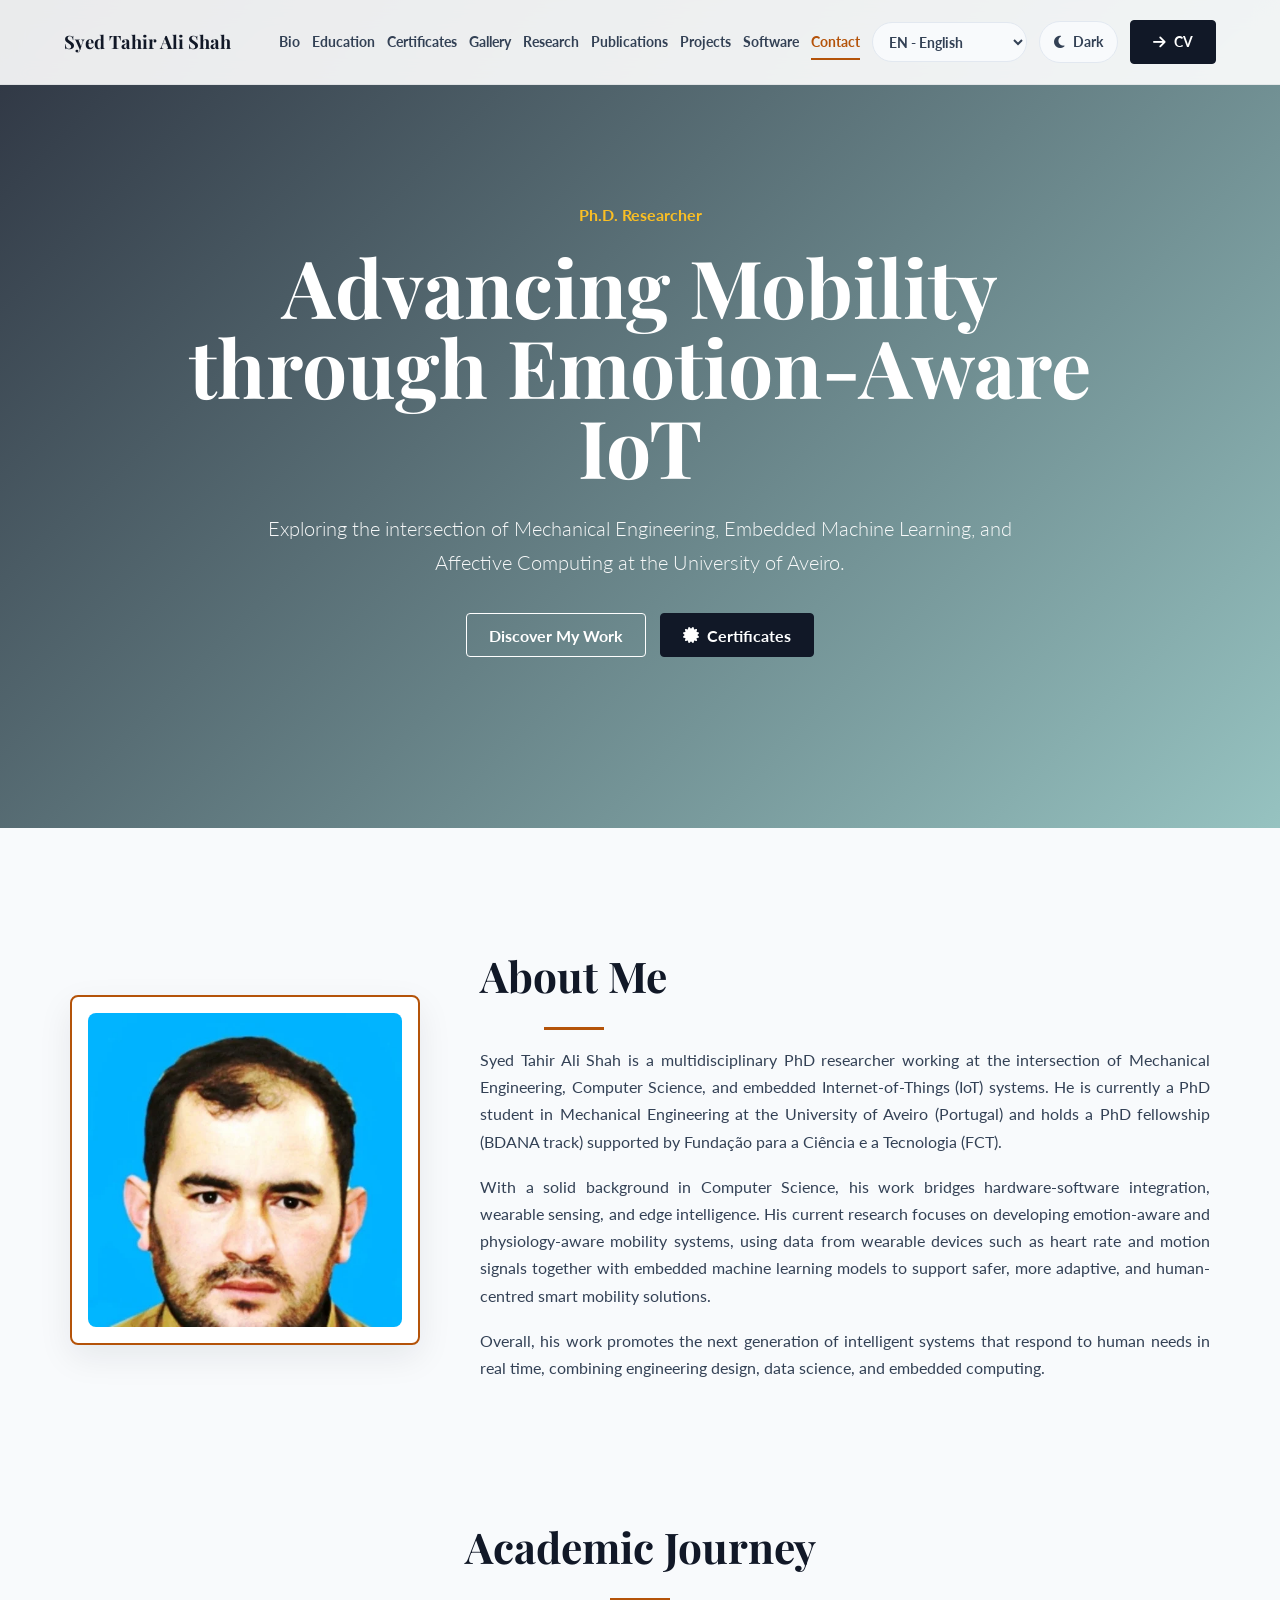
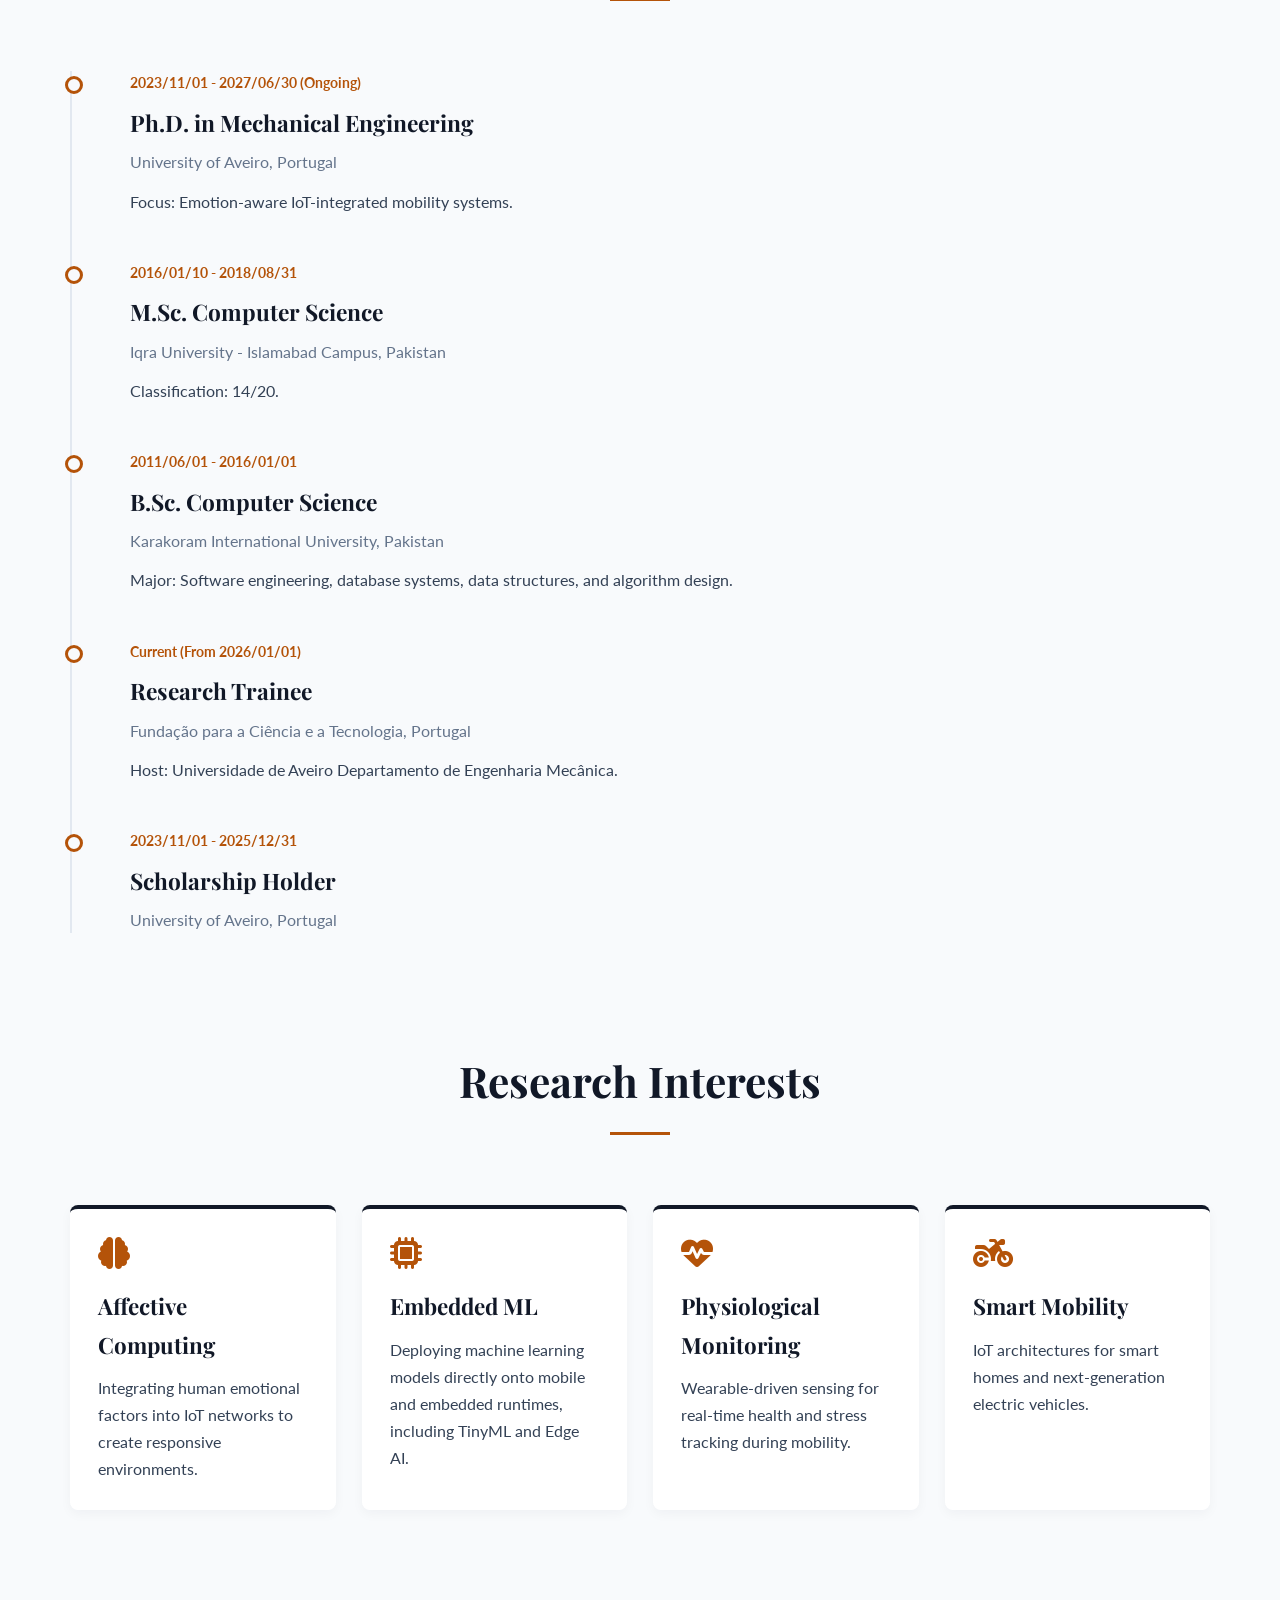
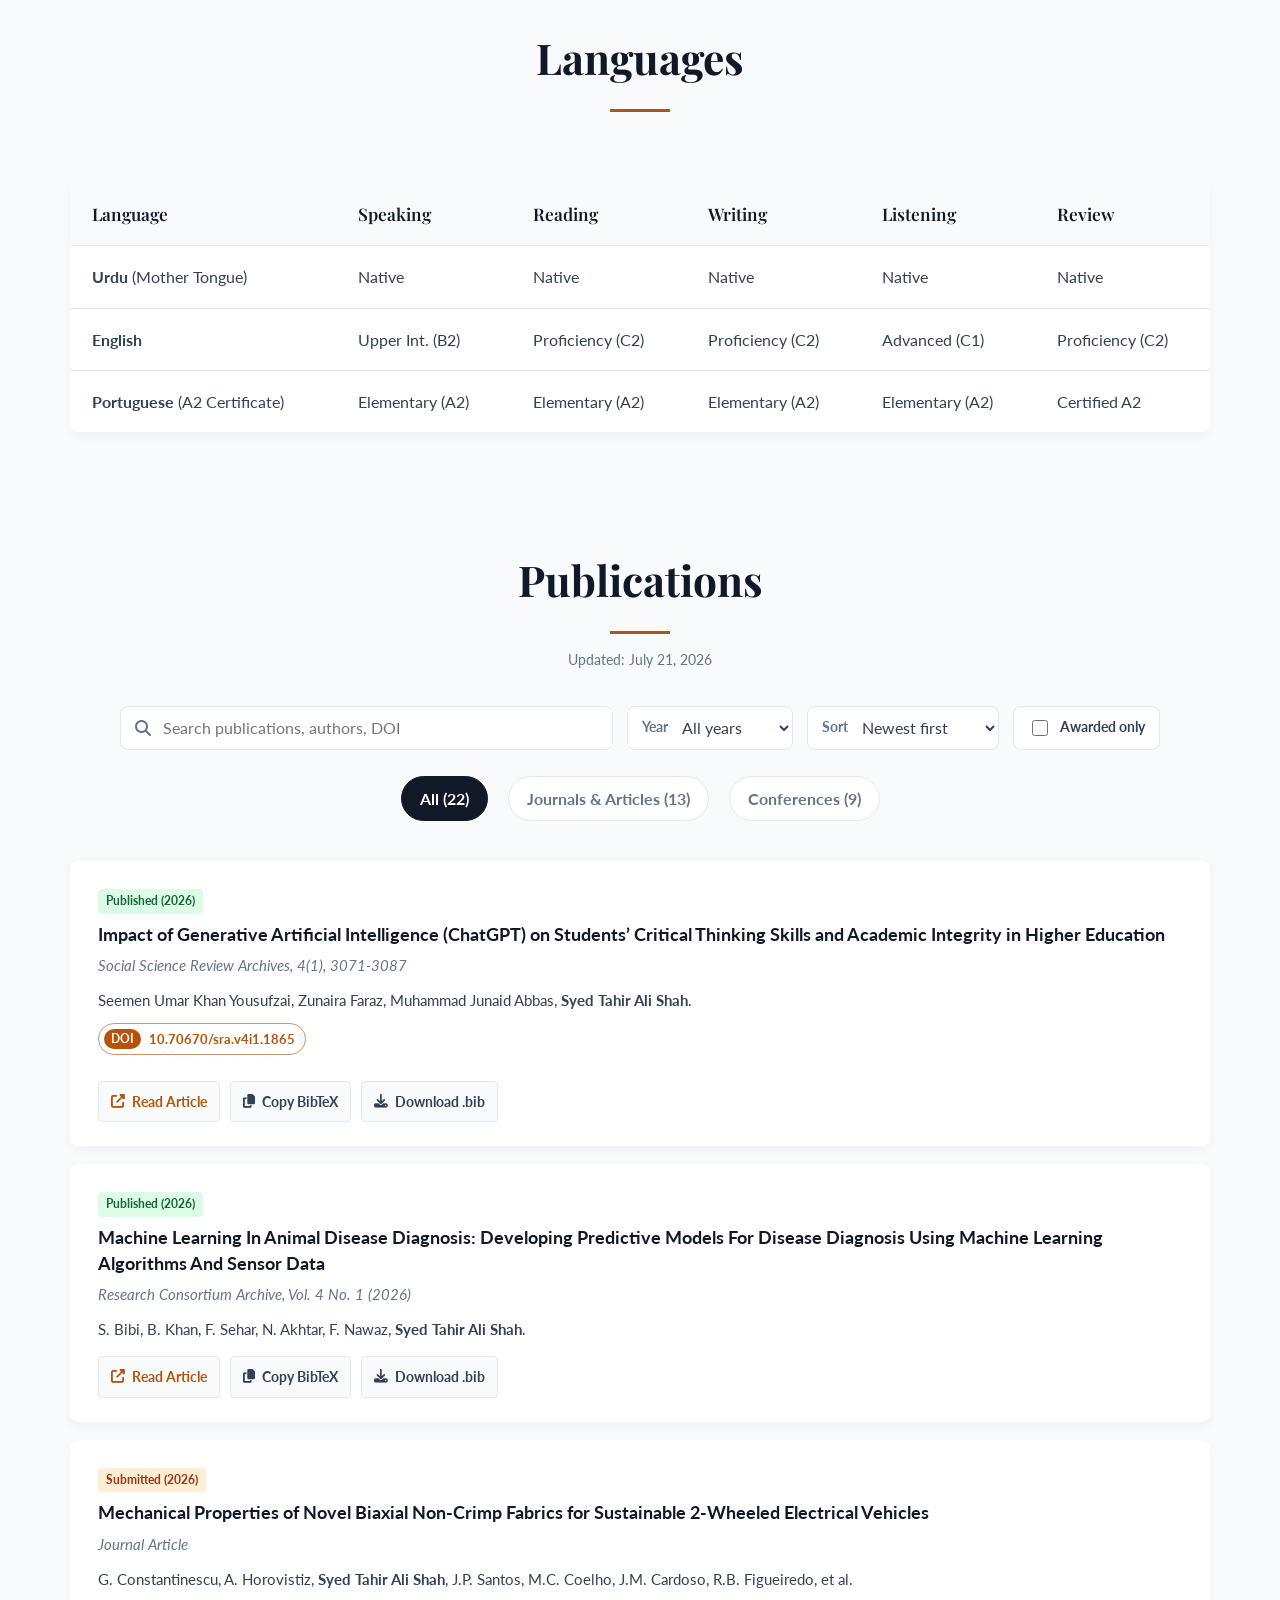
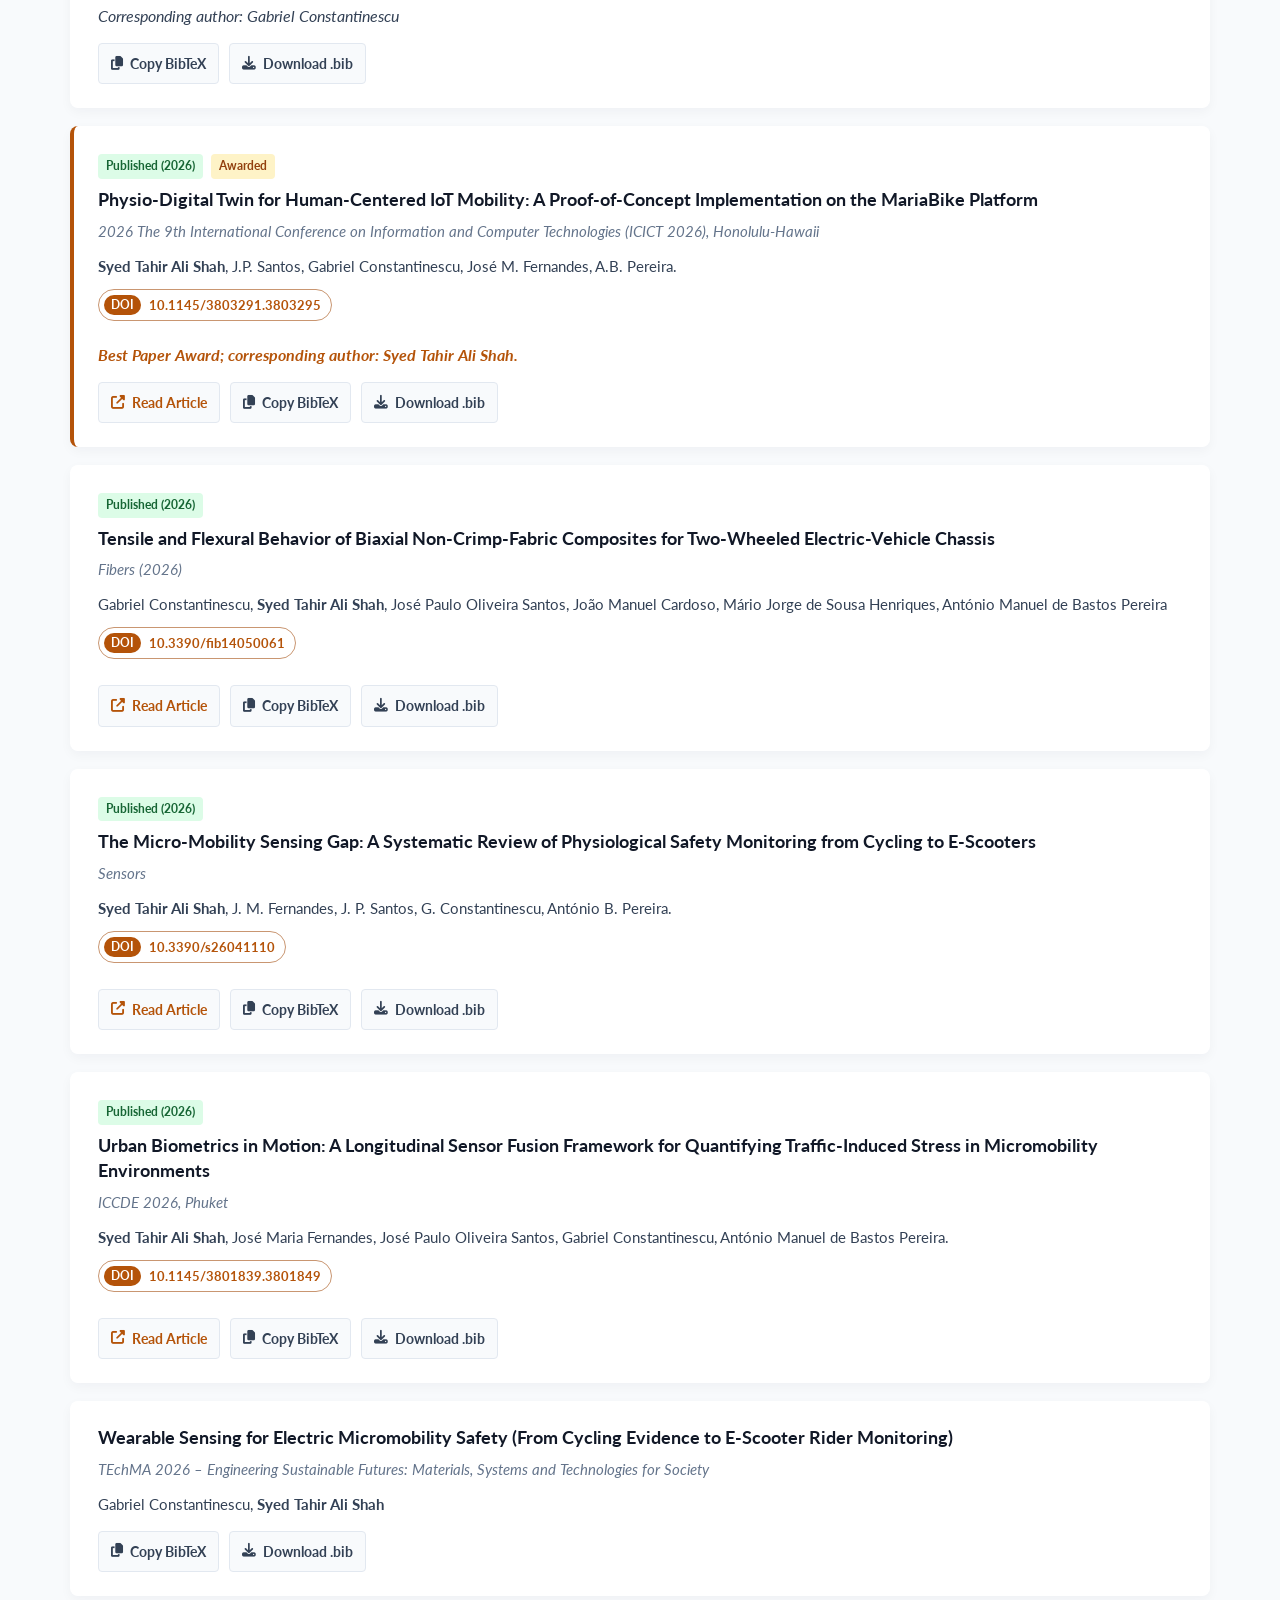
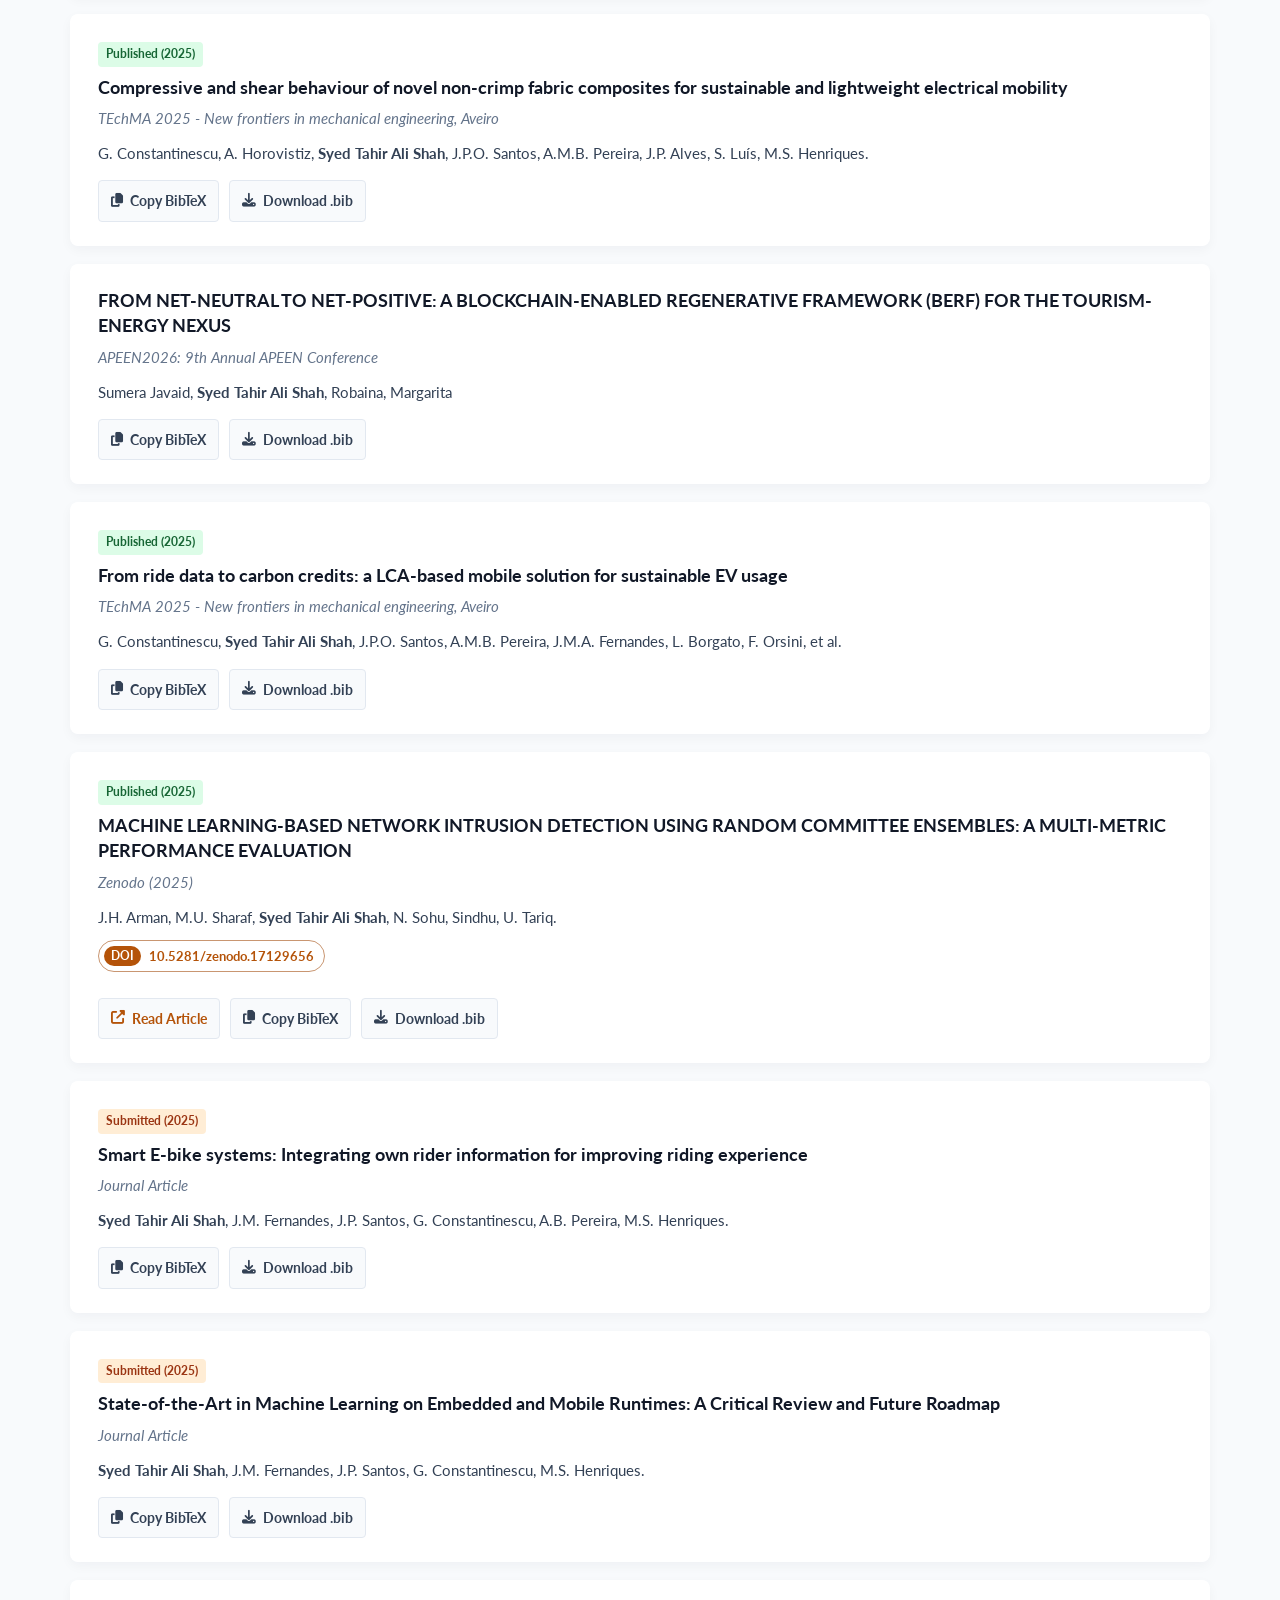
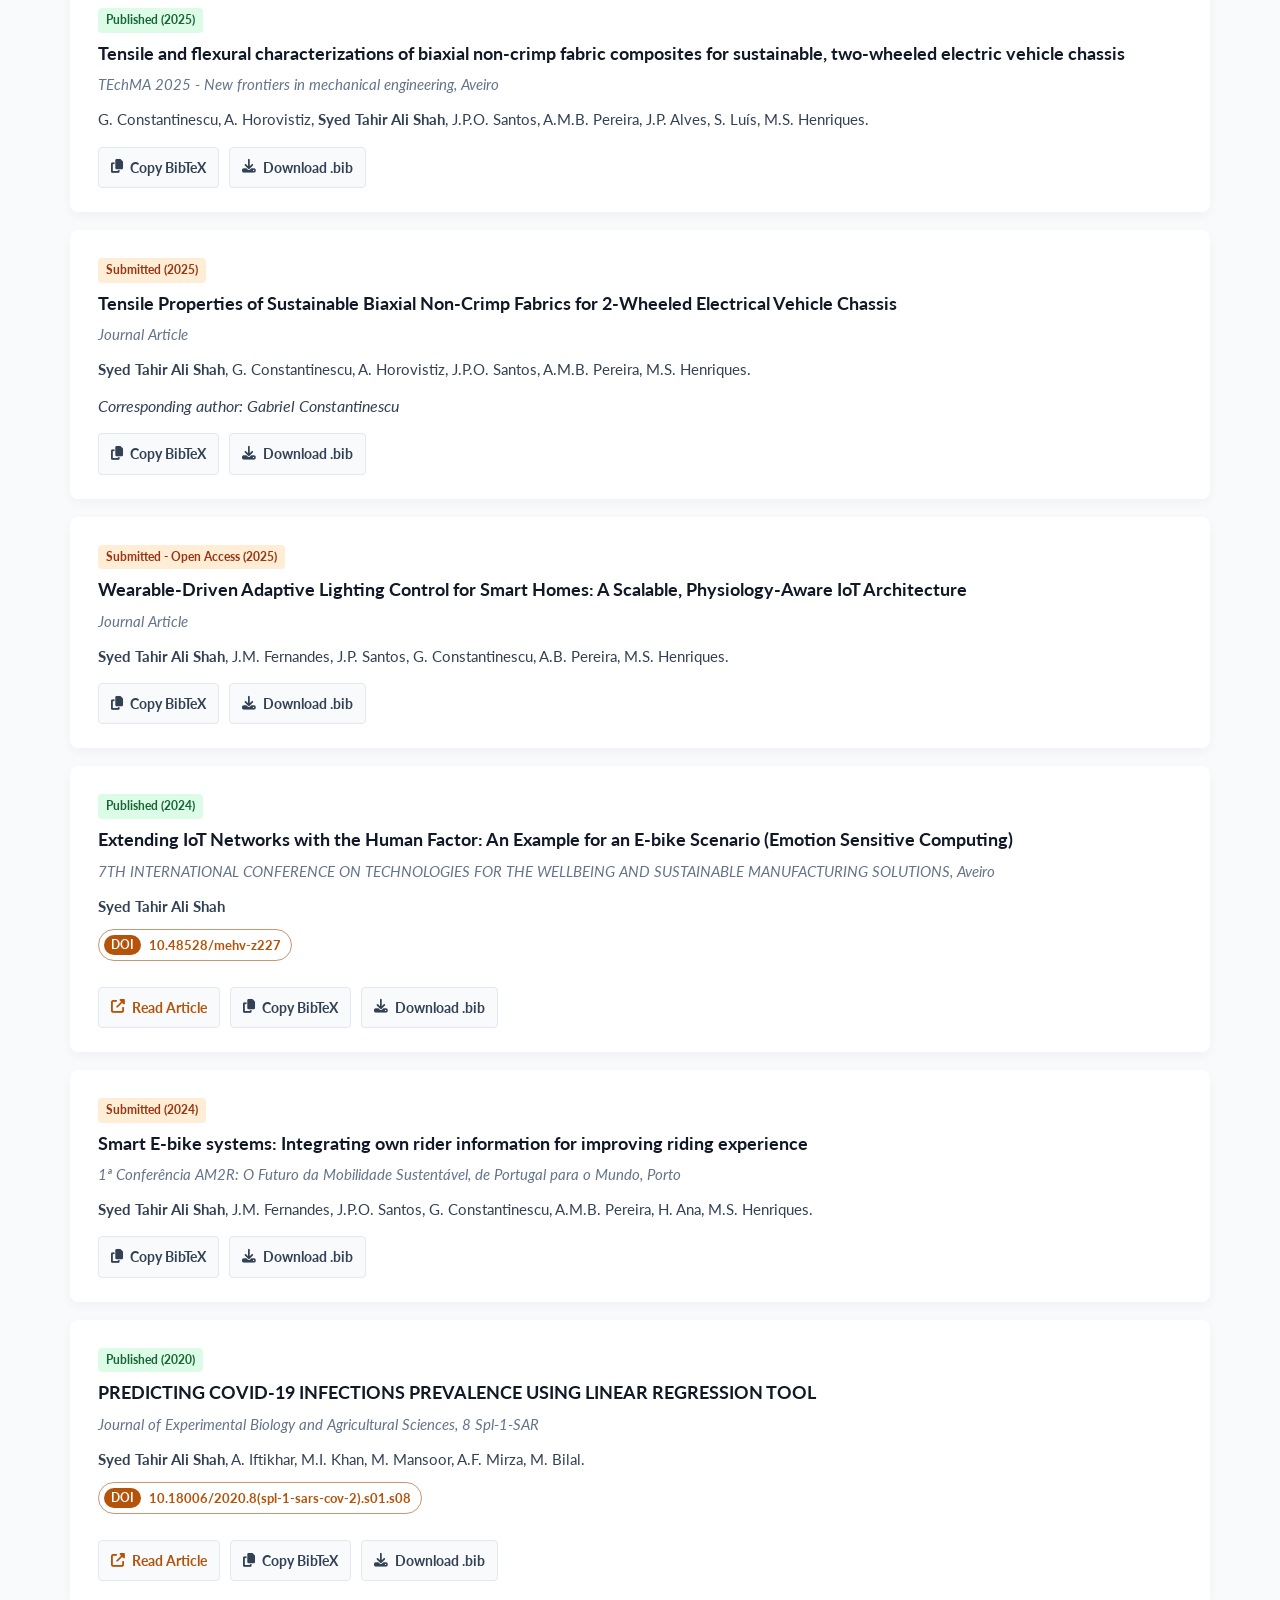
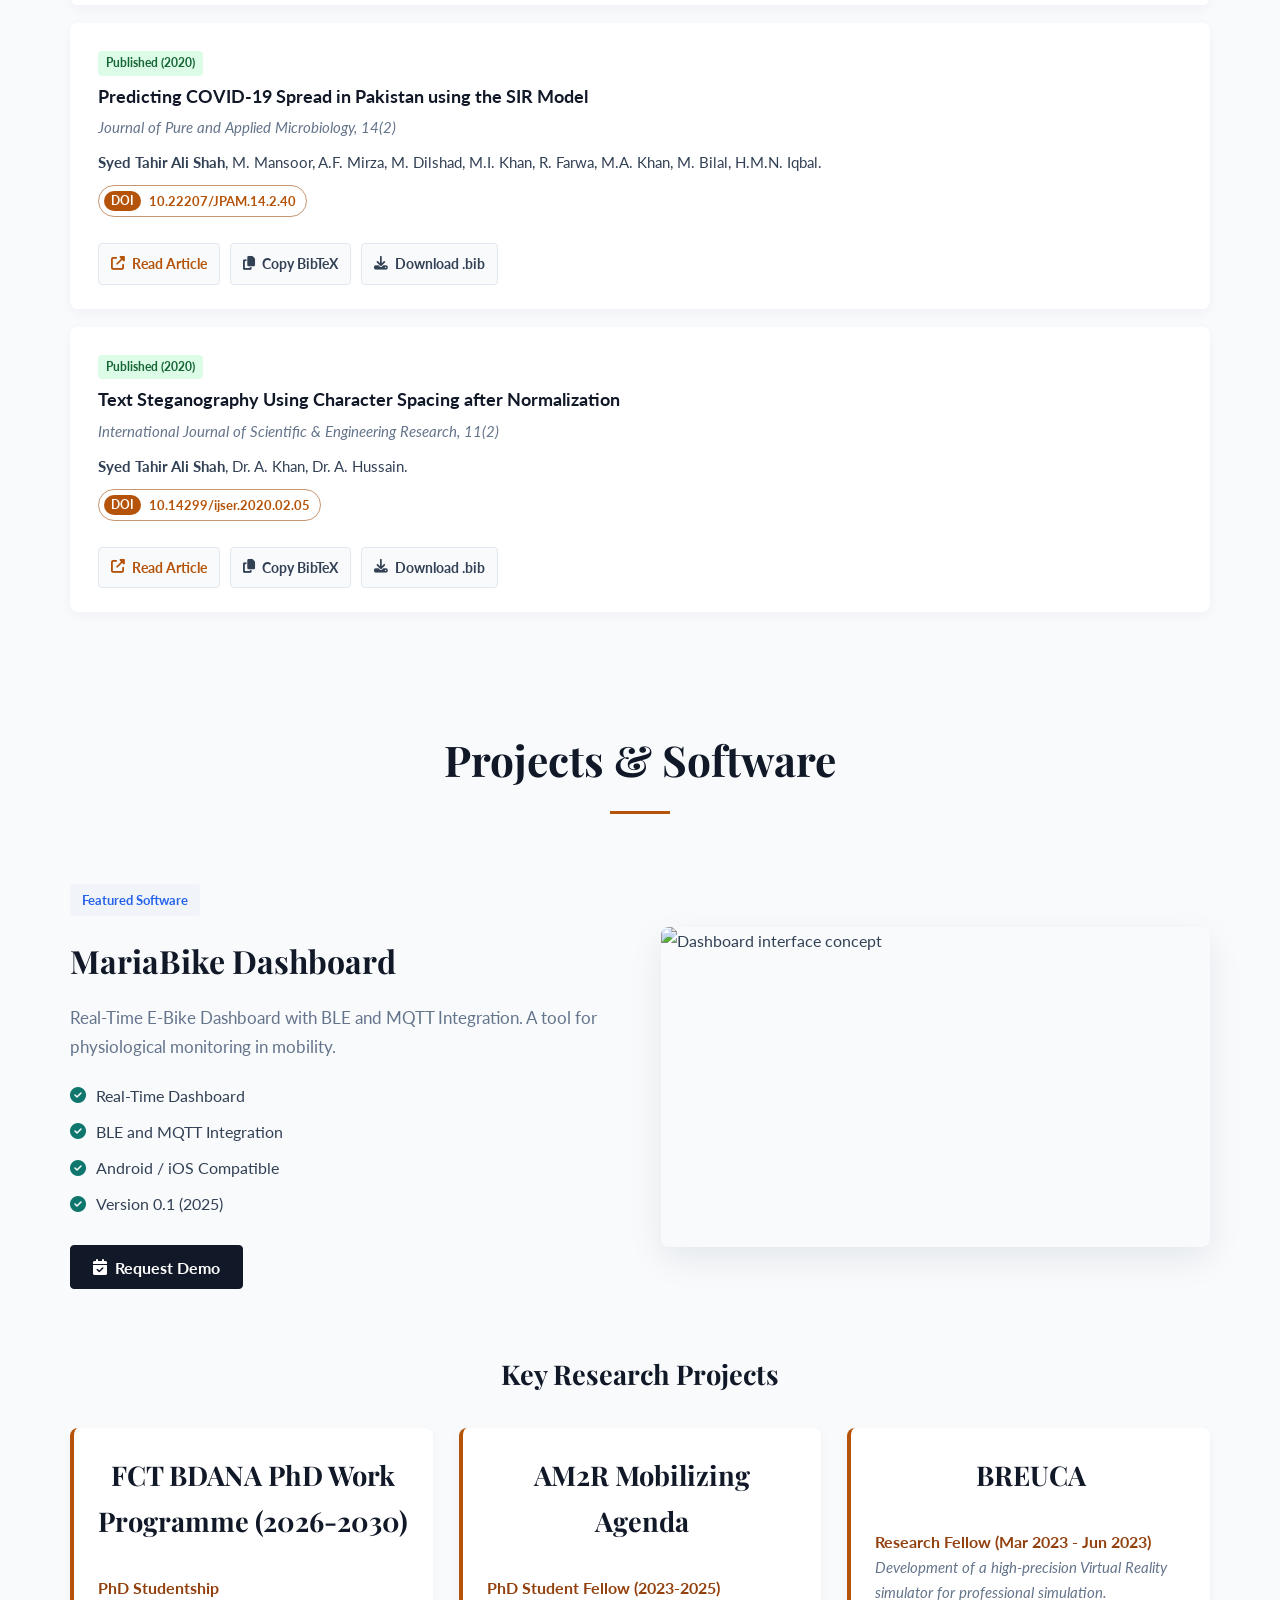
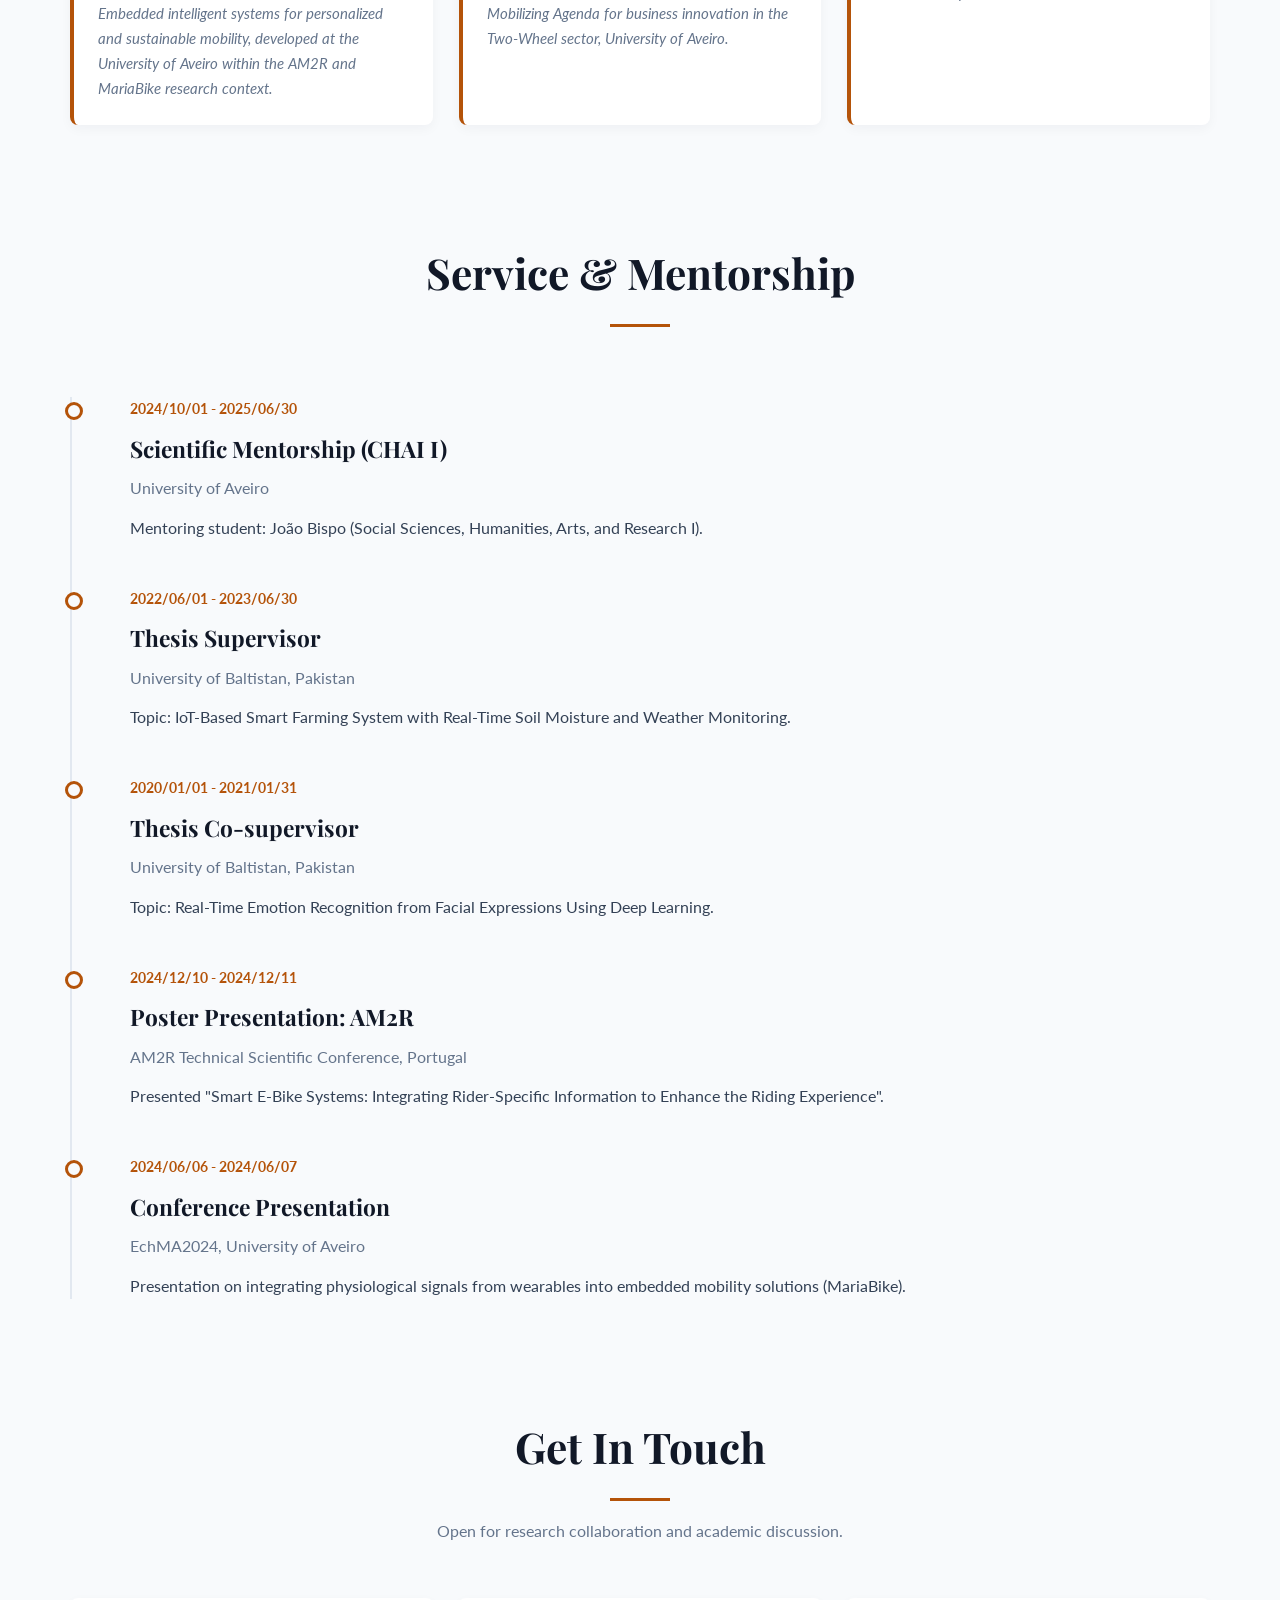
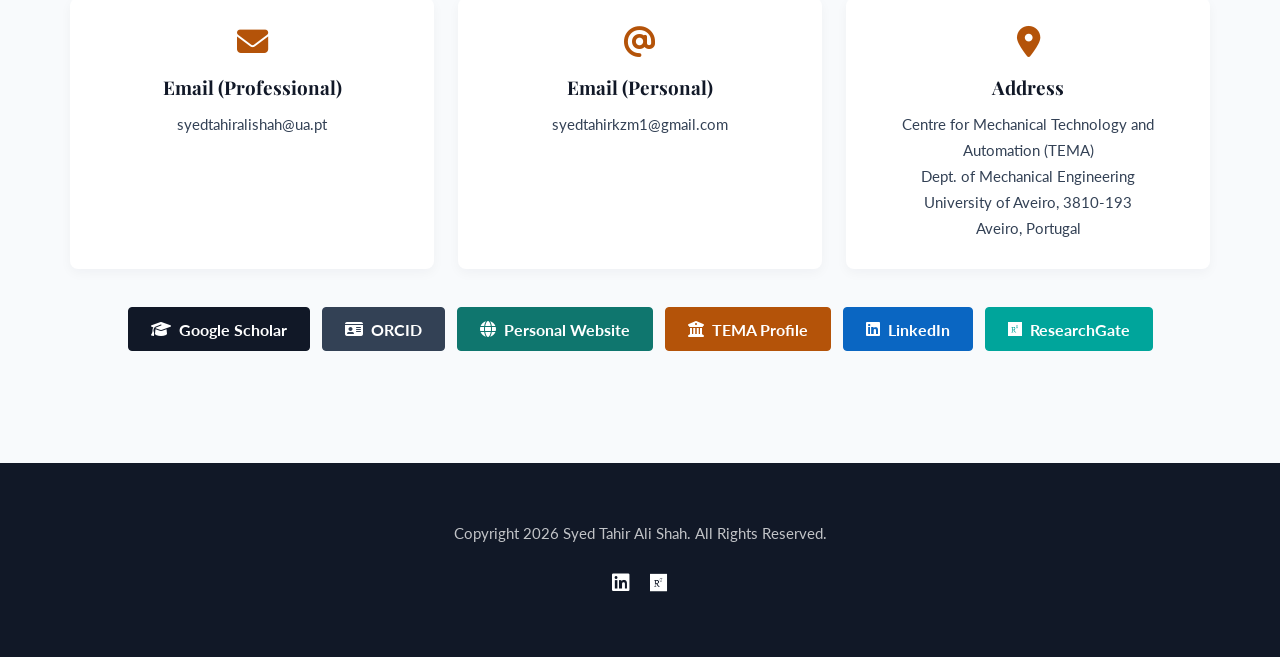
==== commit bc0d2adf: "Update EAIA gallery photo preview" ====
--- a/index.html
+++ b/index.html
@@ -309,6 +309,16 @@
     </div>
   </div>
 
+  <div class="gallery-modal" id="gallery-modal" aria-hidden="true">
+    <div class="gallery-modal__dialog" role="dialog" aria-modal="true" aria-labelledby="gallery-modal-title">
+      <button class="gallery-modal__close" id="gallery-modal-close" type="button" aria-label="Close photo">
+        <i class="fas fa-times" aria-hidden="true"></i>
+      </button>
+      <img id="gallery-modal-image" src="" alt="" />
+      <h3 id="gallery-modal-title"></h3>
+    </div>
+  </div>
+
   <noscript>
     <section class="noscript-message">
       <h2>JavaScript required</h2>
--- a/assets/css/styles.css
+++ b/assets/css/styles.css
@@ -1094,11 +1094,23 @@
 .gallery-grid {
   display: grid;
   gap: 26px;
-  grid-template-columns: repeat(auto-fit, minmax(min(100%, 280px), 1fr));
+  grid-template-columns: repeat(auto-fit, minmax(min(100%, 280px), 360px));
+  justify-content: center;
 }
 
 .gallery-card {
   overflow: hidden;
+}
+
+.gallery-card__button {
+  background: transparent;
+  border: 0;
+  color: inherit;
+  cursor: zoom-in;
+  display: block;
+  padding: 0;
+  text-align: left;
+  width: 100%;
 }
 
 .gallery-card:hover {
@@ -1160,6 +1172,61 @@
 
 .gallery-meta p {
   margin: 0;
+}
+
+.gallery-modal {
+  align-items: center;
+  background: var(--modal-backdrop);
+  display: none;
+  inset: 0;
+  justify-content: center;
+  padding: 24px;
+  position: fixed;
+  z-index: 2000;
+}
+
+.gallery-modal.active {
+  display: flex;
+}
+
+.gallery-modal__dialog {
+  background: var(--bg-card);
+  border-radius: var(--radius);
+  box-shadow: var(--shadow-soft);
+  max-height: min(900px, 92svh);
+  max-width: min(980px, 96vw);
+  overflow: auto;
+  padding: 18px;
+  position: relative;
+  width: fit-content;
+}
+
+.gallery-modal__dialog img {
+  border-radius: var(--radius);
+  max-height: 78svh;
+  object-fit: contain;
+  width: auto;
+}
+
+.gallery-modal__dialog h3 {
+  font-size: 1.2rem;
+  margin: 14px 48px 0 0;
+}
+
+.gallery-modal__close {
+  align-items: center;
+  background: var(--button-bg);
+  border: 0;
+  border-radius: 50%;
+  color: var(--button-text);
+  cursor: pointer;
+  display: inline-flex;
+  height: 38px;
+  justify-content: center;
+  position: absolute;
+  right: 20px;
+  top: 20px;
+  width: 38px;
 }
 
 .software-showcase {
@@ -1706,6 +1773,22 @@
     grid-template-columns: 1fr;
   }
 
+  .gallery-modal {
+    align-items: stretch;
+    padding: 10px;
+  }
+
+  .gallery-modal__dialog {
+    max-height: calc(100svh - 20px);
+    padding: 12px;
+    width: 100%;
+  }
+
+  .gallery-modal__dialog img {
+    max-height: 74svh;
+    width: 100%;
+  }
+
   .slideshow-frame {
     height: 250px;
   }
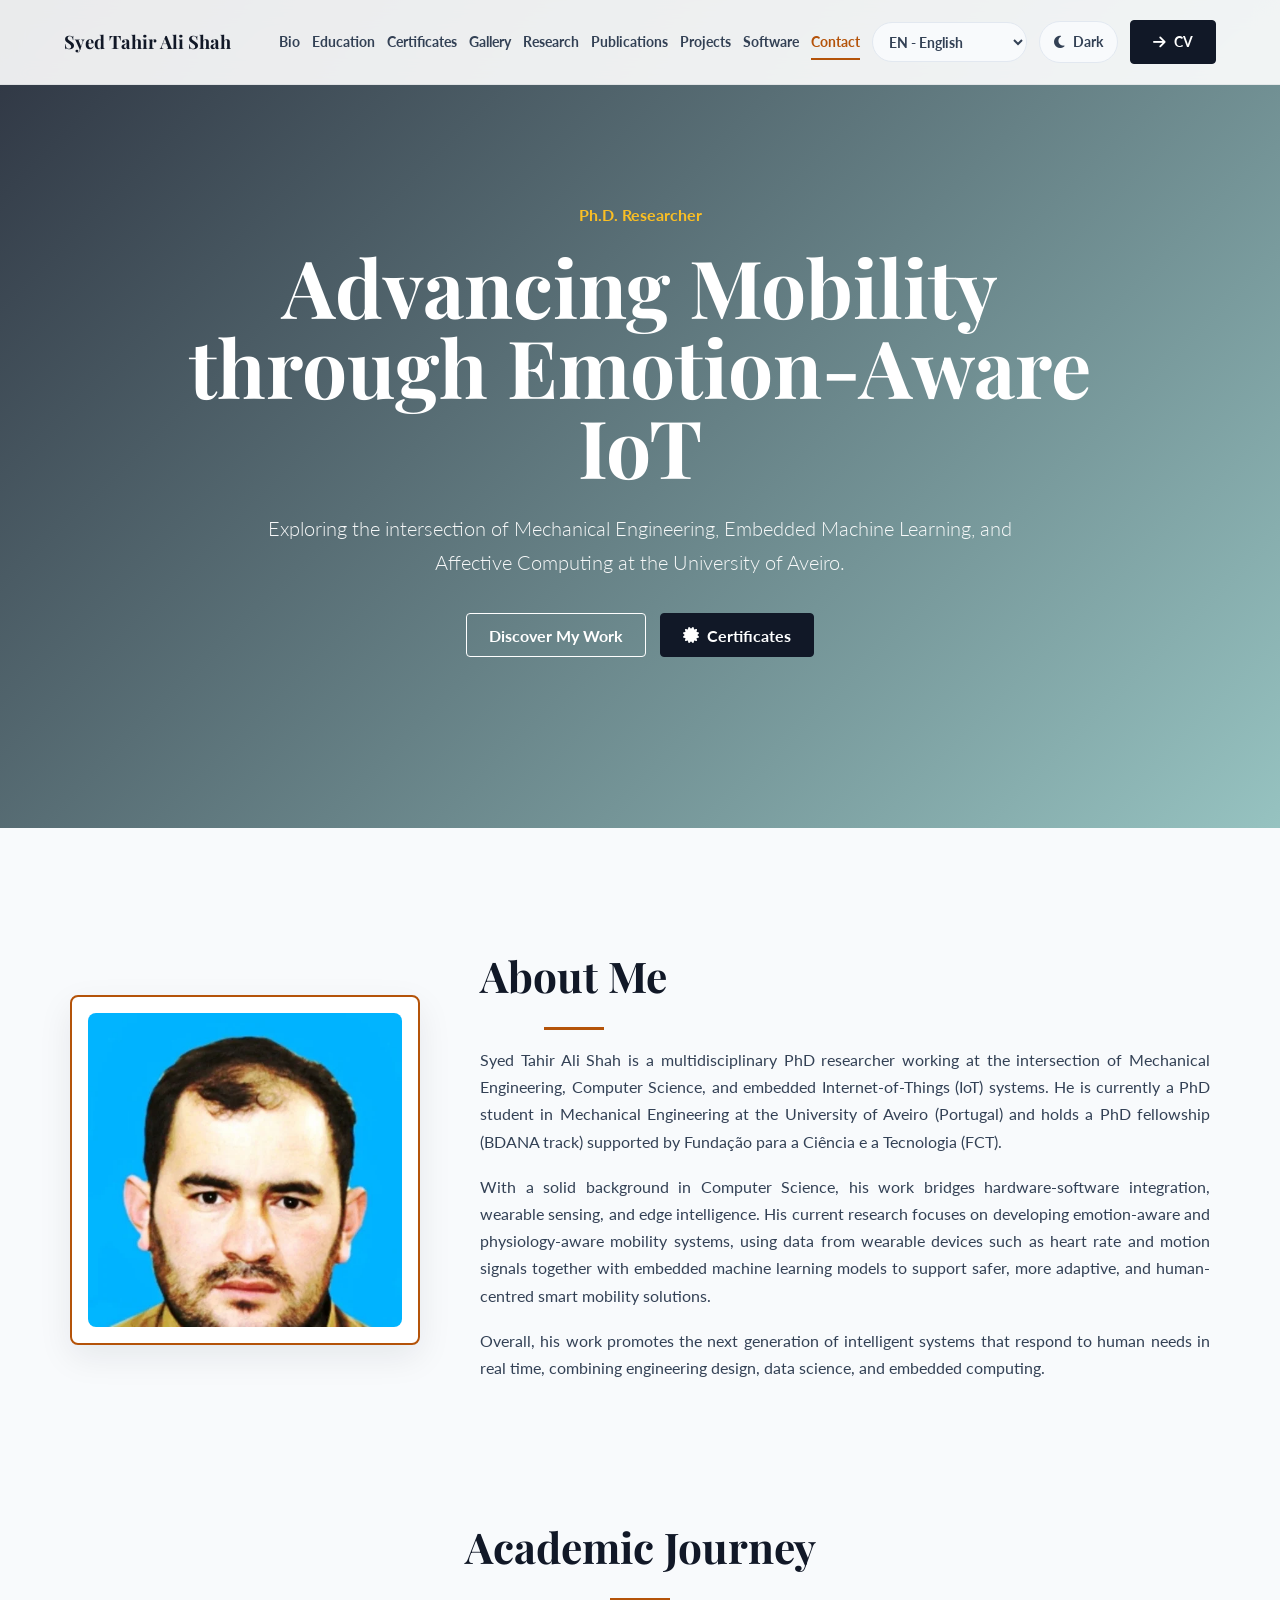
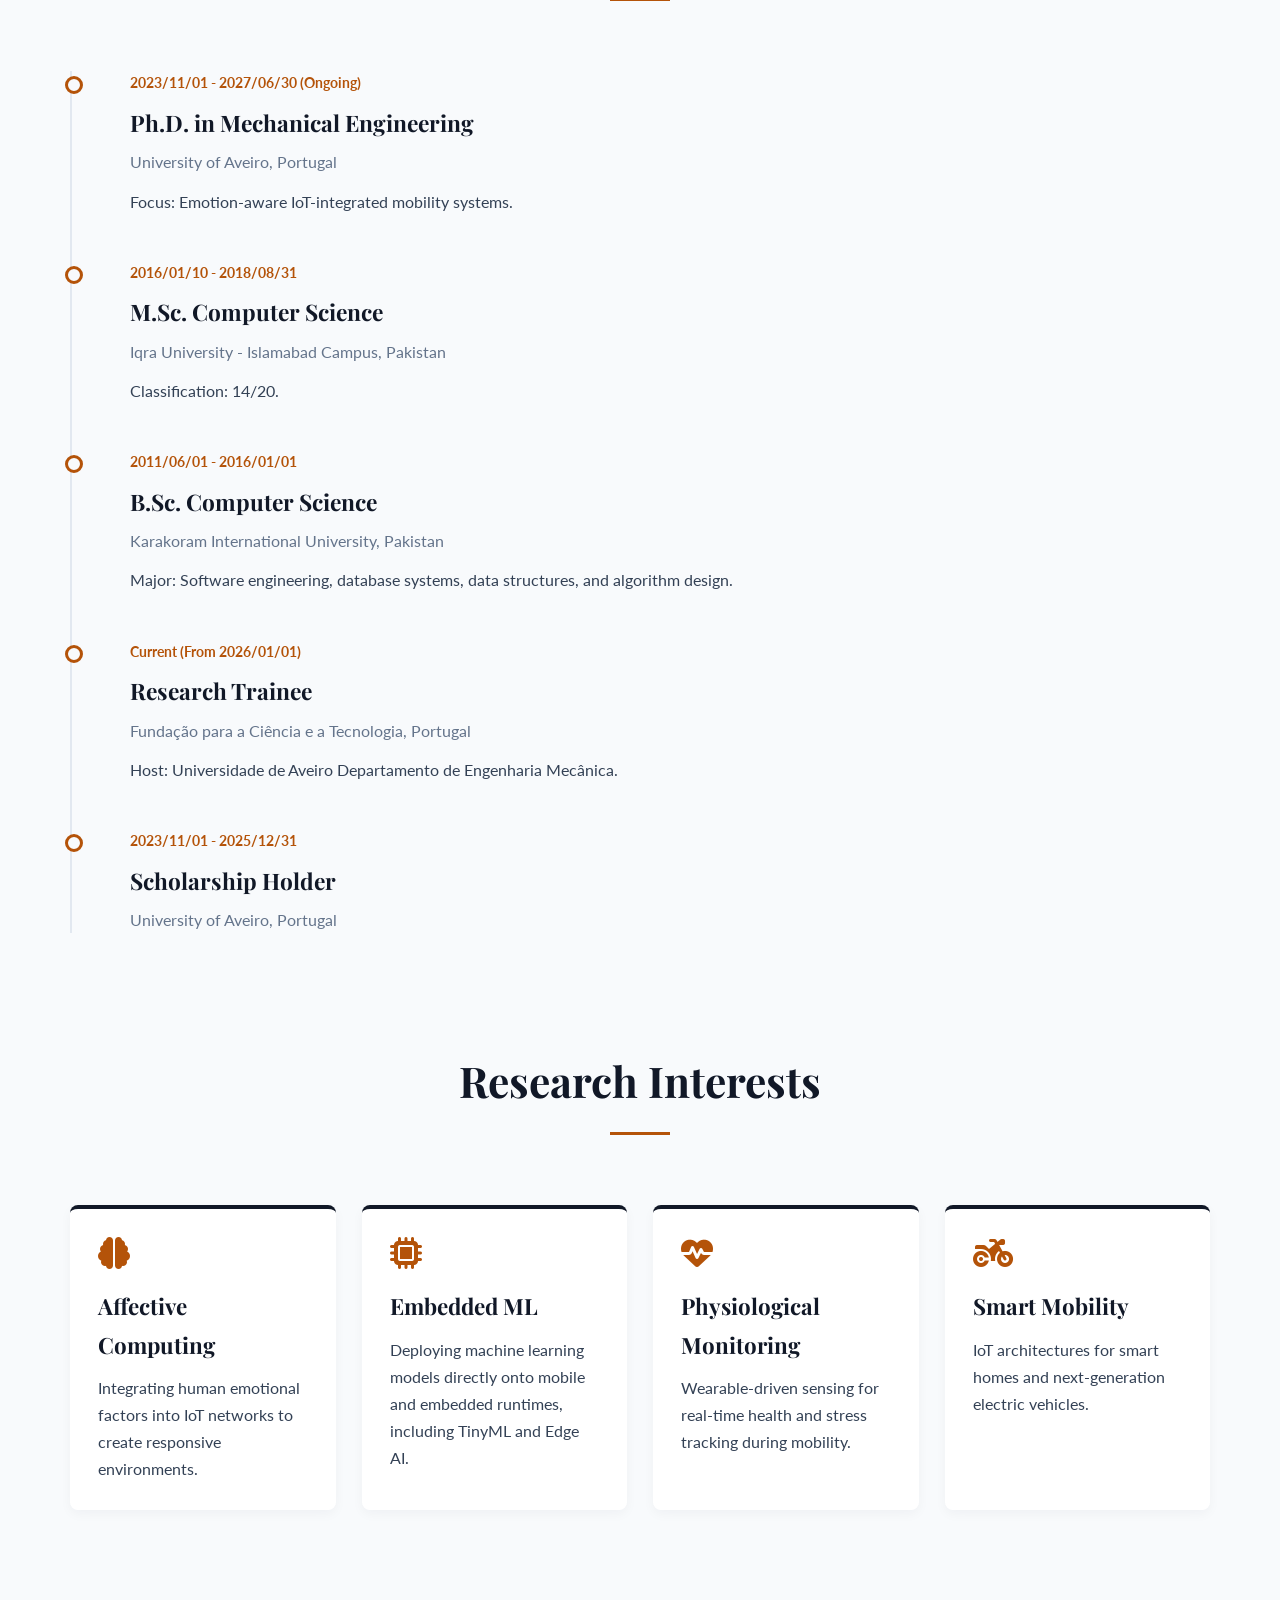
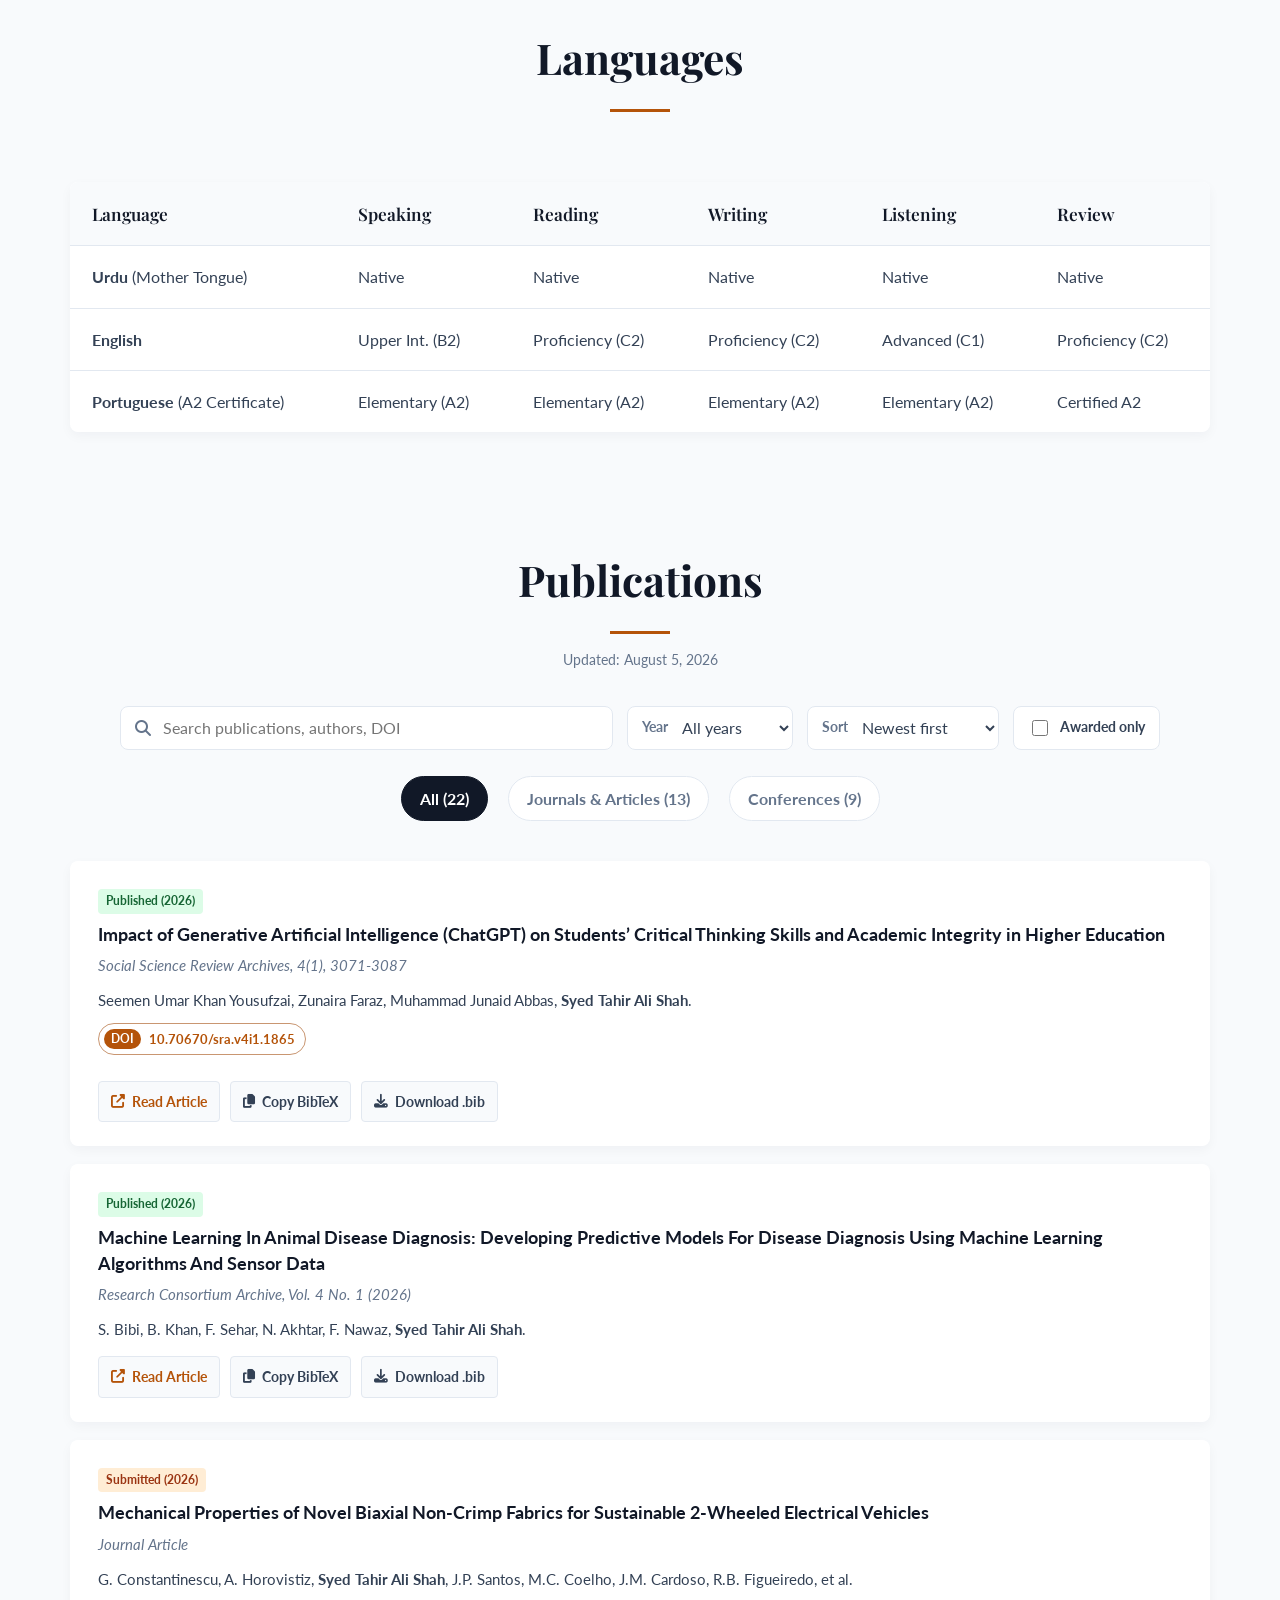
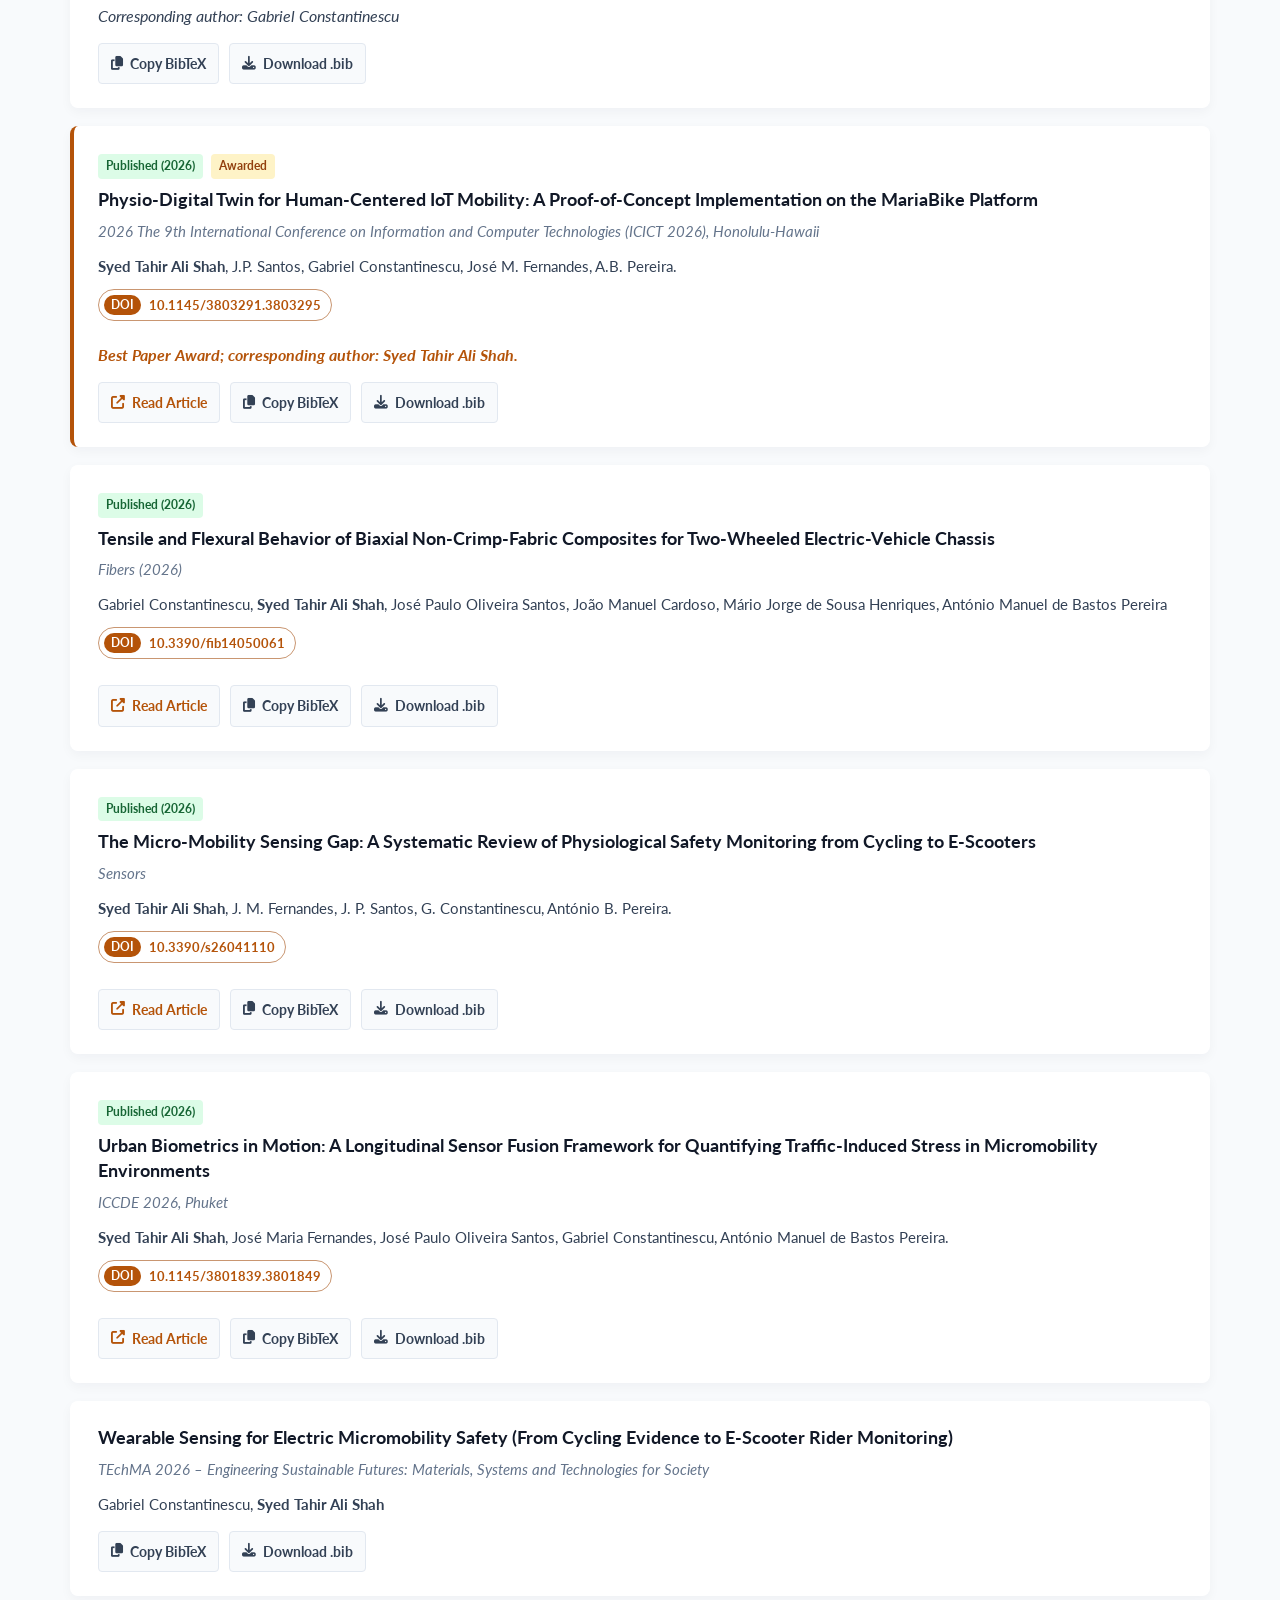
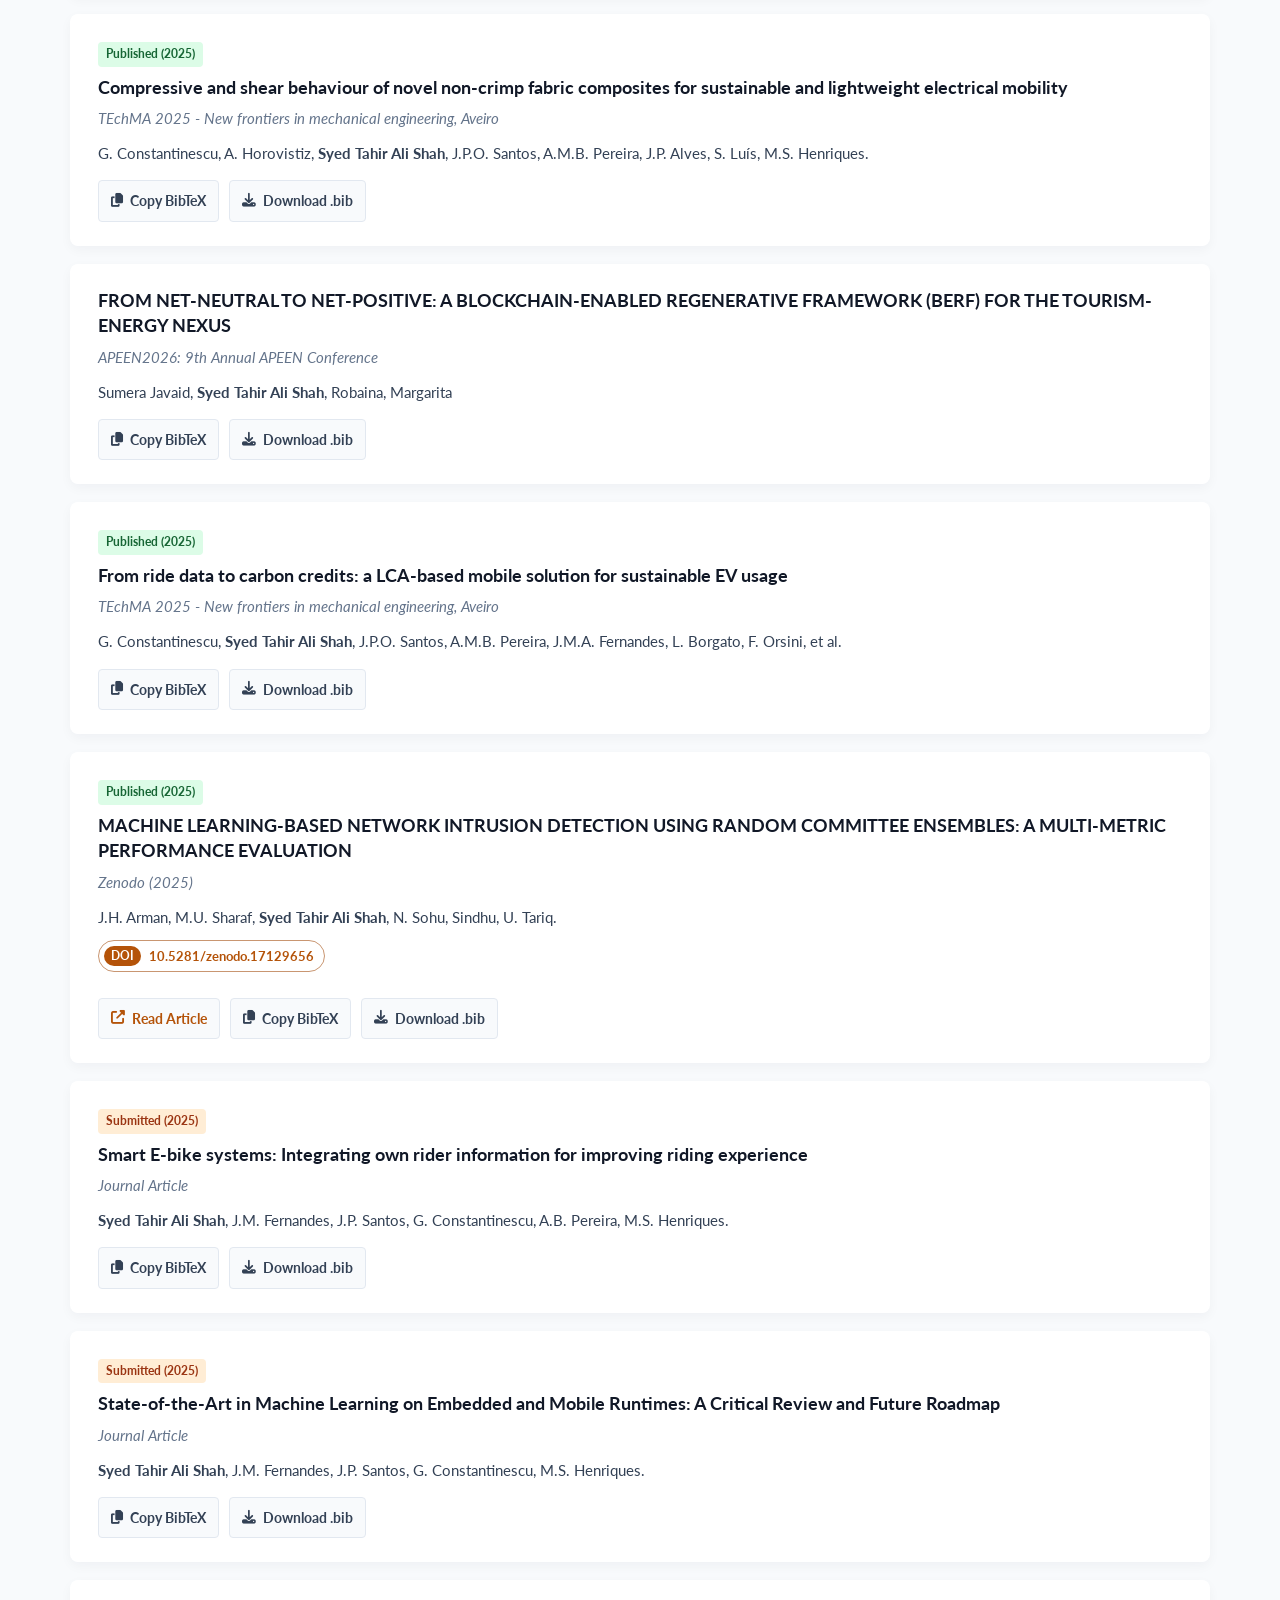
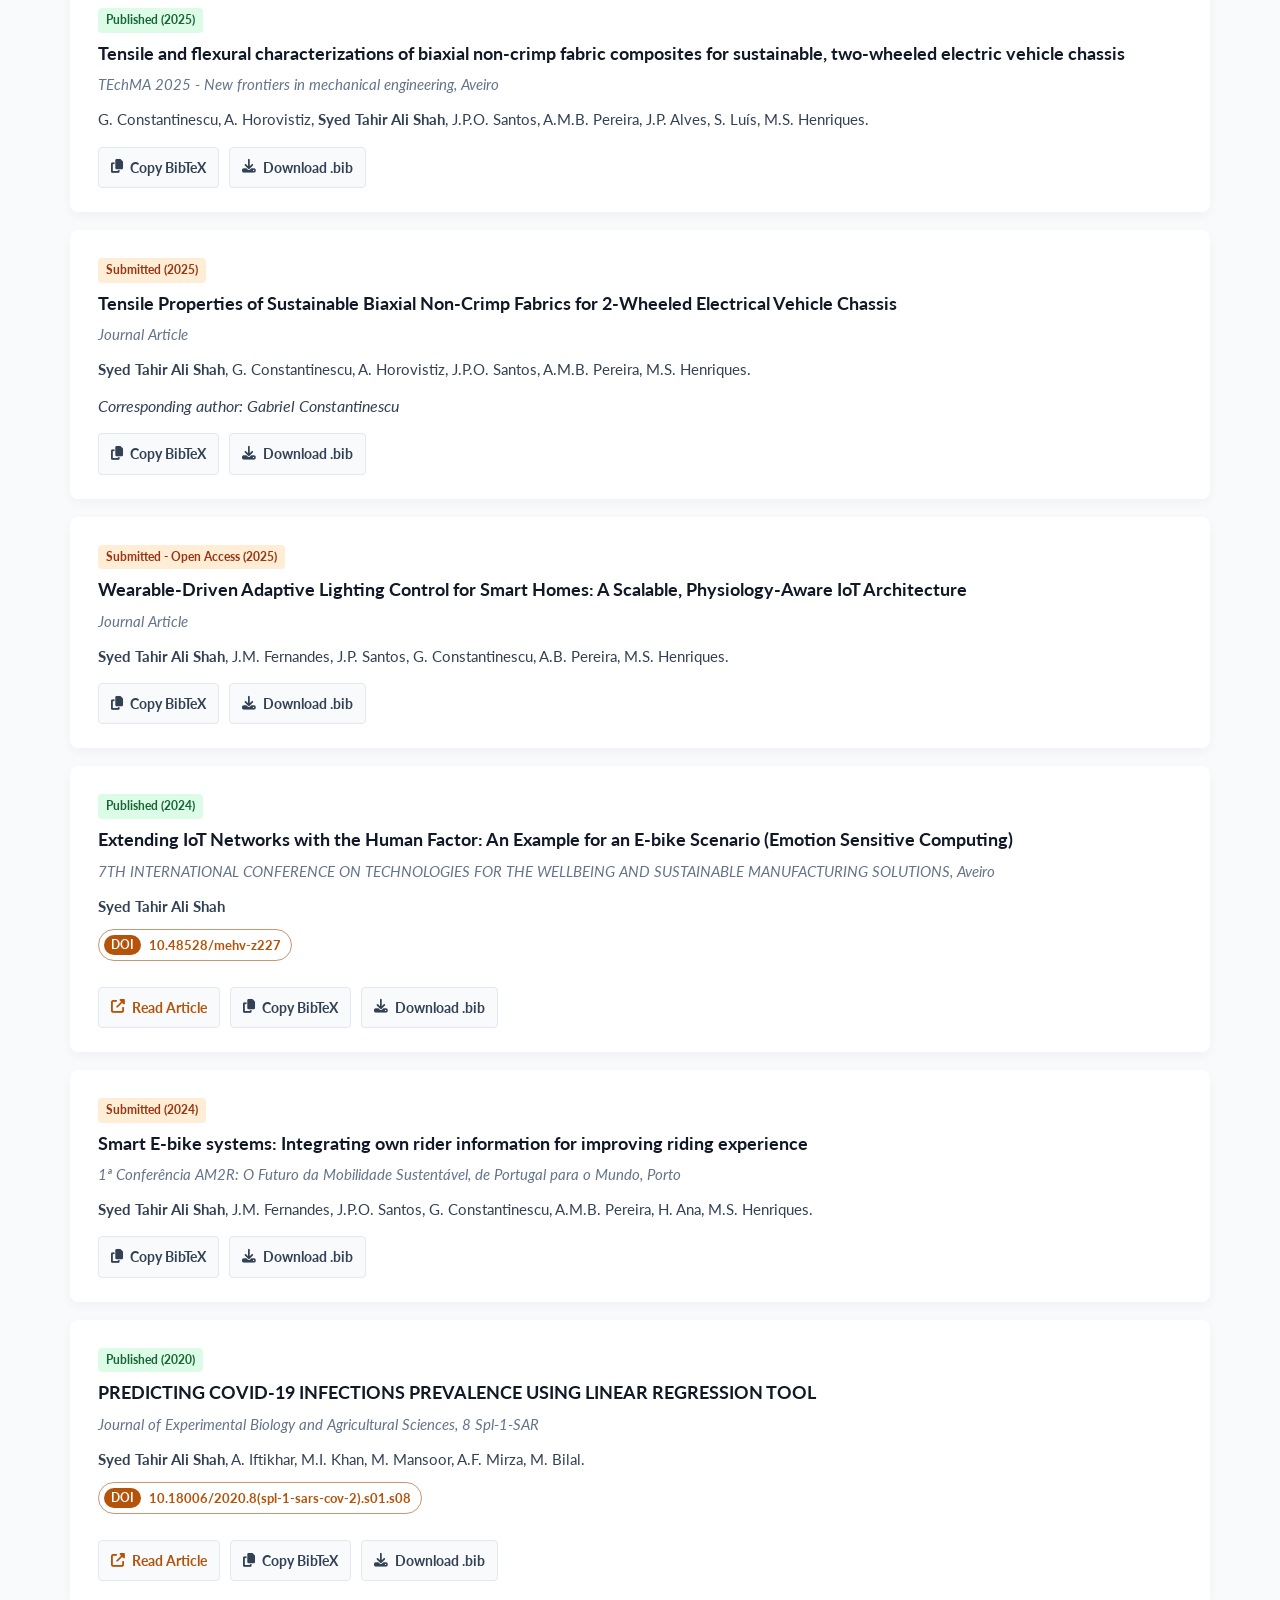
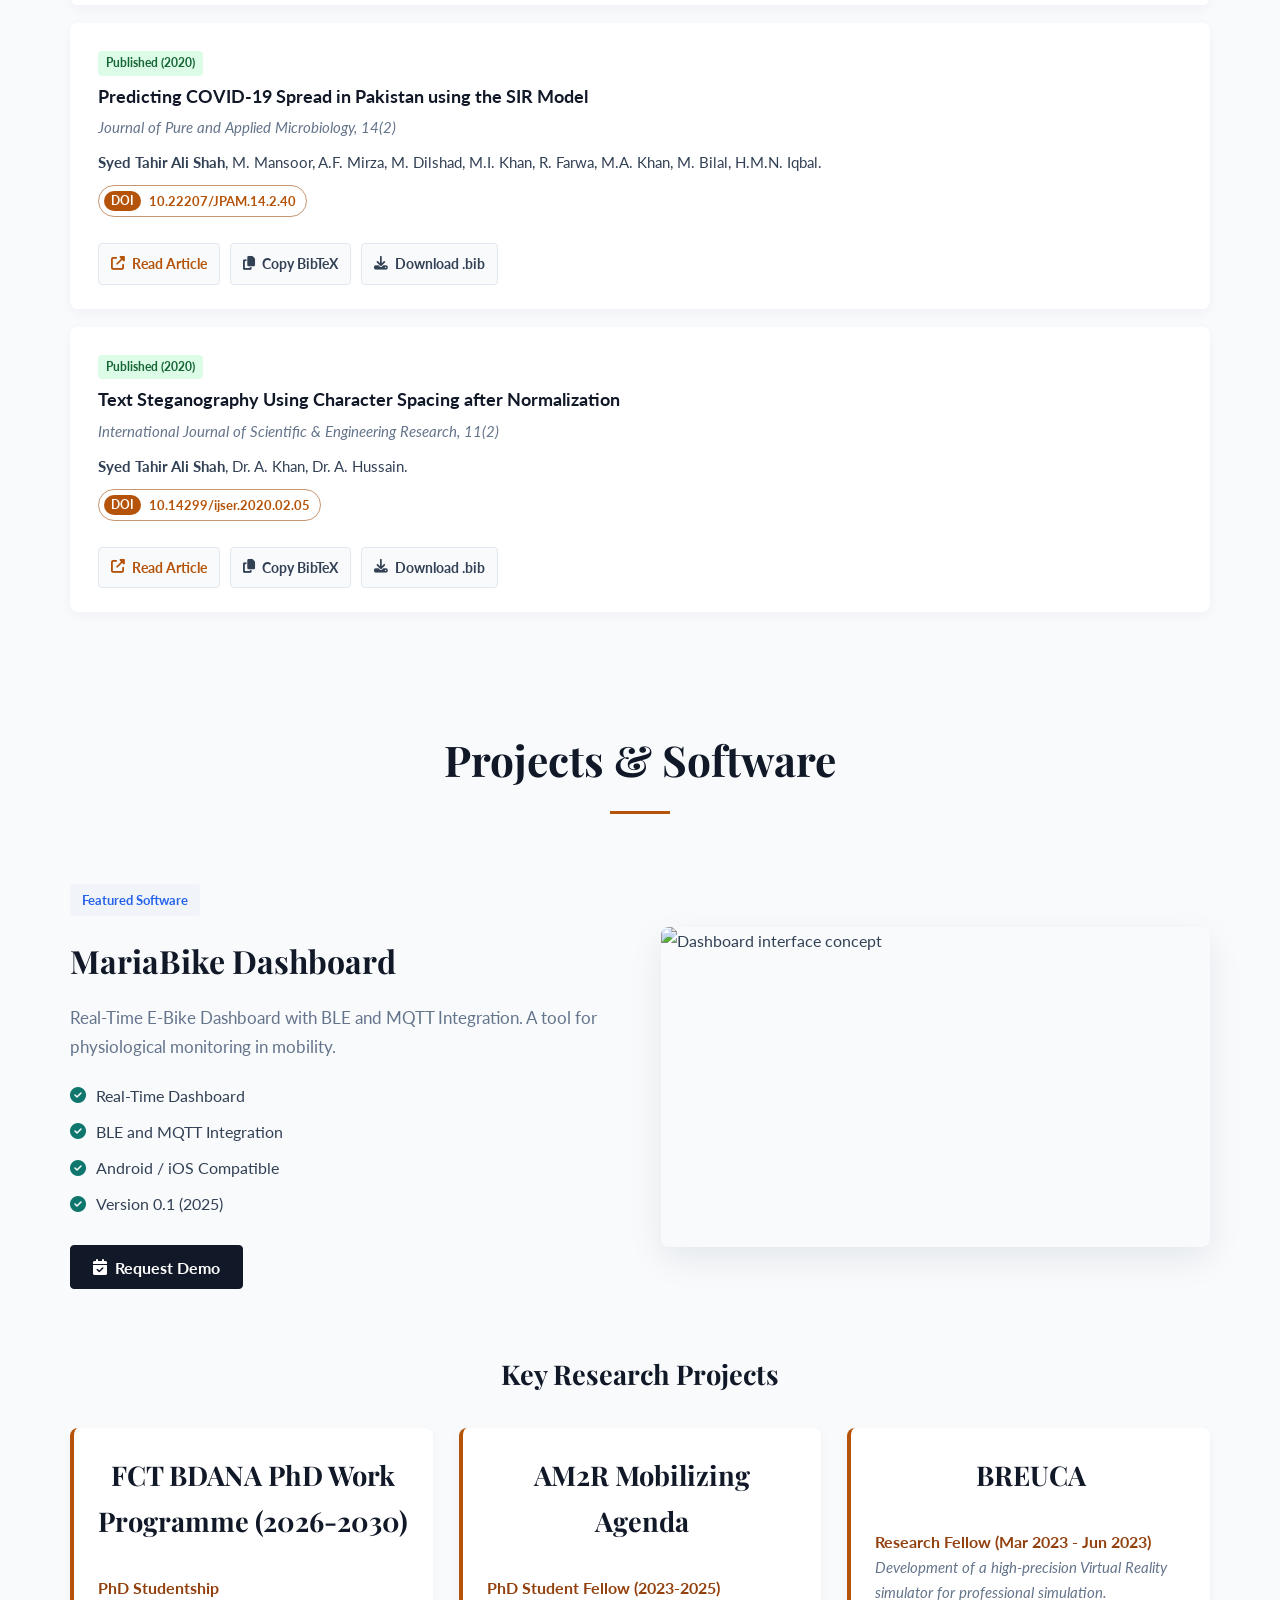
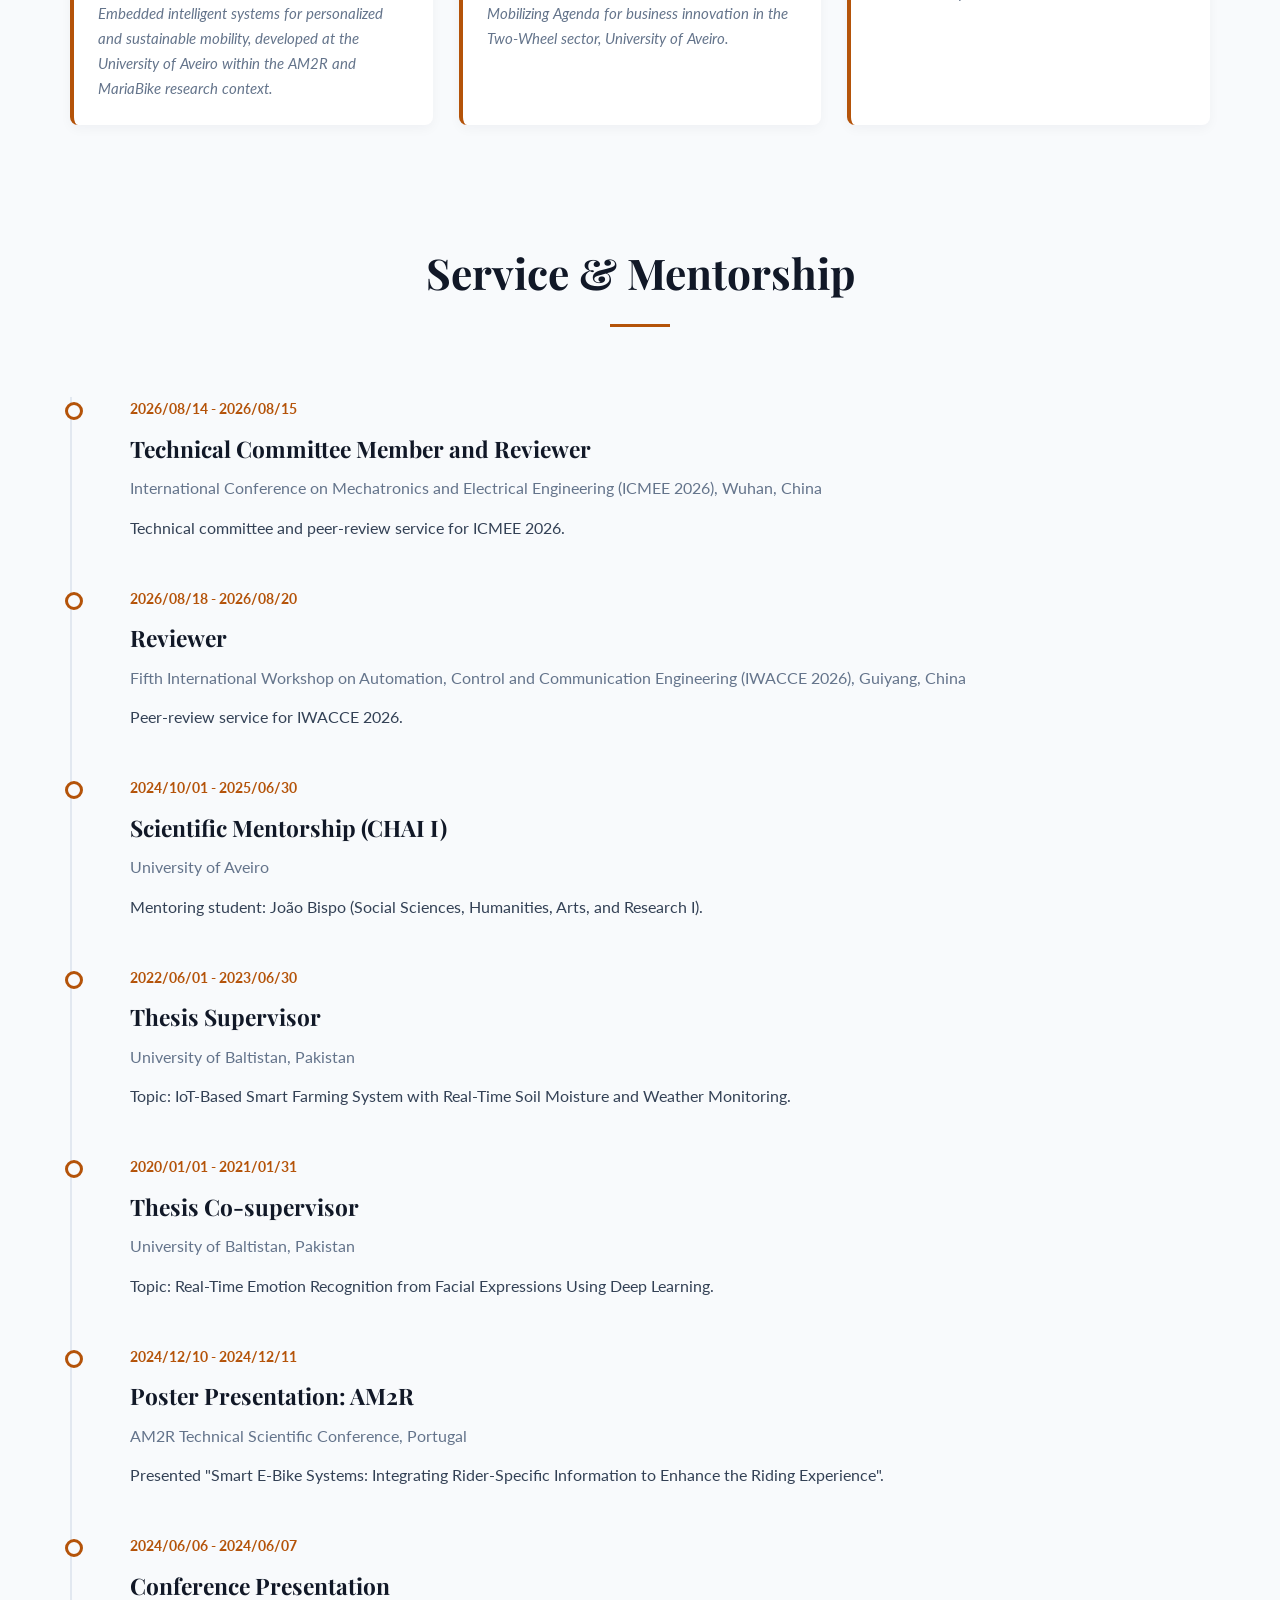
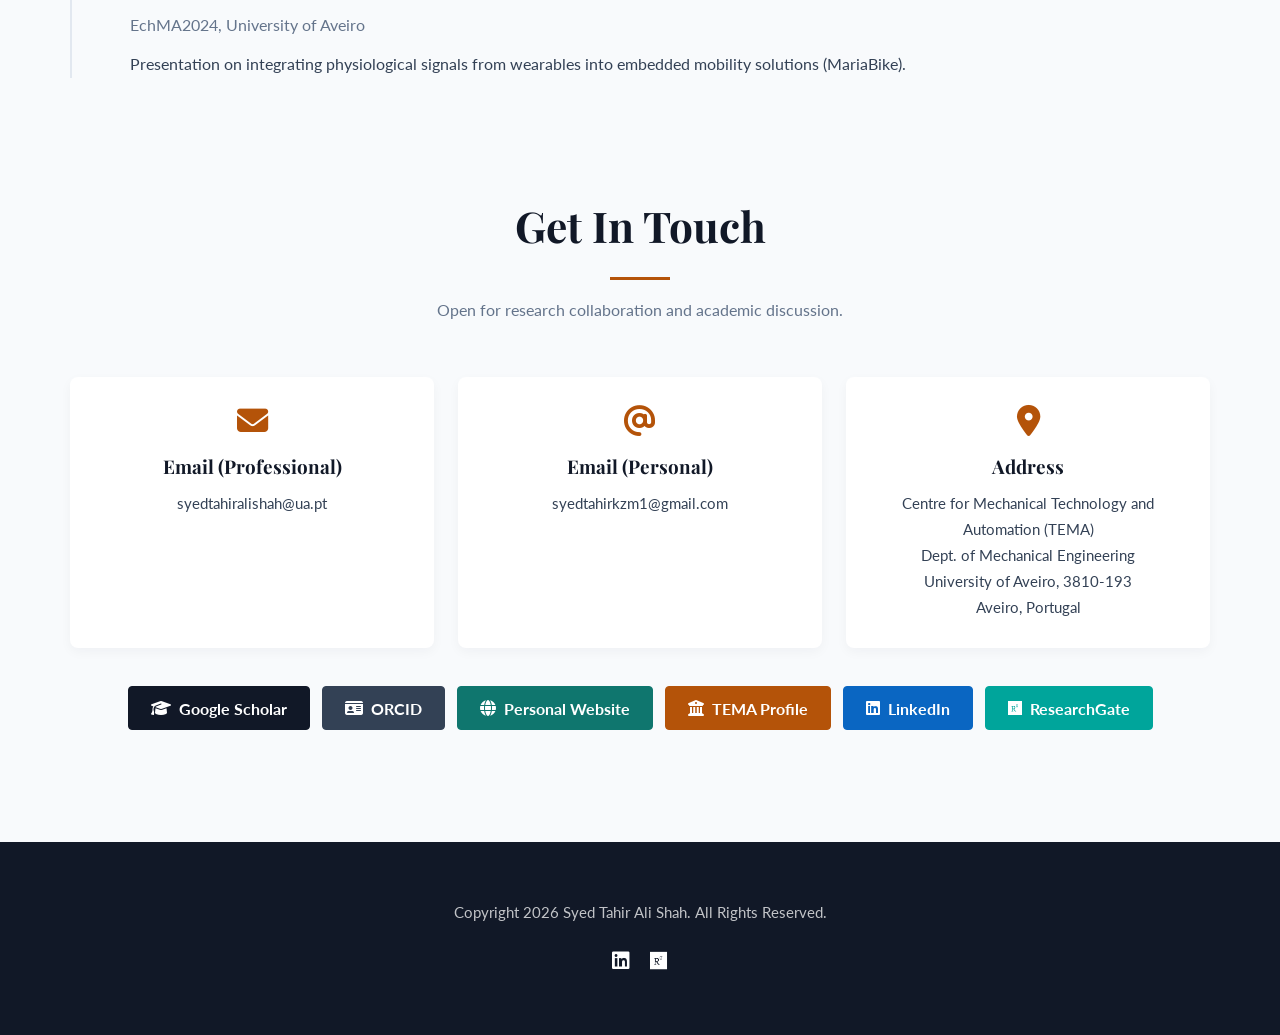
==== commit 58c5b6d0: "Add EAIA certificate" ====
--- a/index.html
+++ b/index.html
@@ -55,7 +55,7 @@
   <link href="https://fonts.googleapis.com/css2?family=Lato:wght@300;400;700&family=Playfair+Display:ital,wght@0,400;0,600;0,700;1,400&display=swap" rel="stylesheet">
   <link rel="stylesheet" href="https://cdnjs.cloudflare.com/ajax/libs/font-awesome/6.4.0/css/all.min.css" />
   <link rel="stylesheet" href="https://unpkg.com/aos@next/dist/aos.css" />
-  <link rel="stylesheet" href="assets/css/styles.css?v=20260724-3" />
+  <link rel="stylesheet" href="assets/css/styles.css?v=20260814-1" />
   <script type="application/ld+json">
   {
     "@context": "https://schema.org",
@@ -202,6 +202,7 @@
         <h2 id="gallery-title"></h2>
         <p id="gallery-subtitle"></p>
       </div>
+      <div class="gallery-filters" id="gallery-filters" data-aos="fade-up"></div>
       <div class="gallery-grid" id="gallery-grid" data-aos="fade-up"></div>
     </section>
 
--- a/assets/css/styles.css
+++ b/assets/css/styles.css
@@ -918,8 +918,9 @@
 
 .certificate-grid {
   display: grid;
-  gap: 26px;
-  grid-template-columns: repeat(auto-fit, minmax(min(100%, 260px), 1fr));
+  align-items: stretch;
+  gap: 28px;
+  grid-template-columns: repeat(auto-fit, minmax(min(100%, 280px), 1fr));
 }
 
 .certificate-section.is-hidden {
@@ -956,24 +957,33 @@
 
 .certificate-card {
   display: grid;
+  grid-template-rows: auto 1fr auto;
   gap: 18px;
-  padding: 22px;
+  height: 100%;
+  overflow: hidden;
+  padding: 20px;
 }
 
 .certificate-preview {
   align-items: center;
-  aspect-ratio: 4 / 3;
-  background: var(--bg-muted);
+  aspect-ratio: 16 / 11;
+  background:
+    linear-gradient(135deg, rgba(20, 184, 166, 0.08), rgba(251, 191, 36, 0.08)),
+    var(--bg-muted);
   border: 1px solid var(--border);
   border-radius: var(--radius);
   display: flex;
   justify-content: center;
   overflow: hidden;
+  padding: 10px;
 }
 
 .certificate-preview img {
+  background: #fff;
+  border-radius: calc(var(--radius) - 6px);
+  box-shadow: 0 16px 32px rgba(15, 23, 42, 0.14);
   height: 100%;
-  object-fit: cover;
+  object-fit: contain;
   width: 100%;
 }
 
@@ -983,11 +993,13 @@
 }
 
 .certificate-meta h3 {
-  font-size: 1.3rem;
+  font-size: 1.2rem;
+  line-height: 1.3;
   margin-bottom: 8px;
 }
 
 .certificate-meta p {
+  line-height: 1.6;
   margin: 0 0 8px;
 }
 
@@ -1004,6 +1016,7 @@
 }
 
 .certificate-actions {
+  align-self: end;
   display: grid;
   gap: 10px;
   grid-template-columns: repeat(auto-fit, minmax(min(100%, 180px), 1fr));
@@ -1096,6 +1109,34 @@
   gap: 26px;
   grid-template-columns: repeat(auto-fit, minmax(min(100%, 280px), 360px));
   justify-content: center;
+}
+
+.gallery-filters {
+  display: flex;
+  flex-wrap: wrap;
+  gap: 12px;
+  justify-content: center;
+  margin: -22px 0 30px;
+}
+
+.gallery-filter {
+  background: var(--bg-card);
+  border: 1px solid var(--border);
+  border-radius: 999px;
+  color: var(--text-main);
+  cursor: pointer;
+  font-weight: 700;
+  min-height: 40px;
+  padding: 8px 18px;
+  transition: var(--transition);
+}
+
+.gallery-filter.active,
+.gallery-filter:hover,
+.gallery-filter:focus-visible {
+  background: var(--button-bg);
+  border-color: var(--button-bg);
+  color: var(--button-text);
 }
 
 .gallery-card {
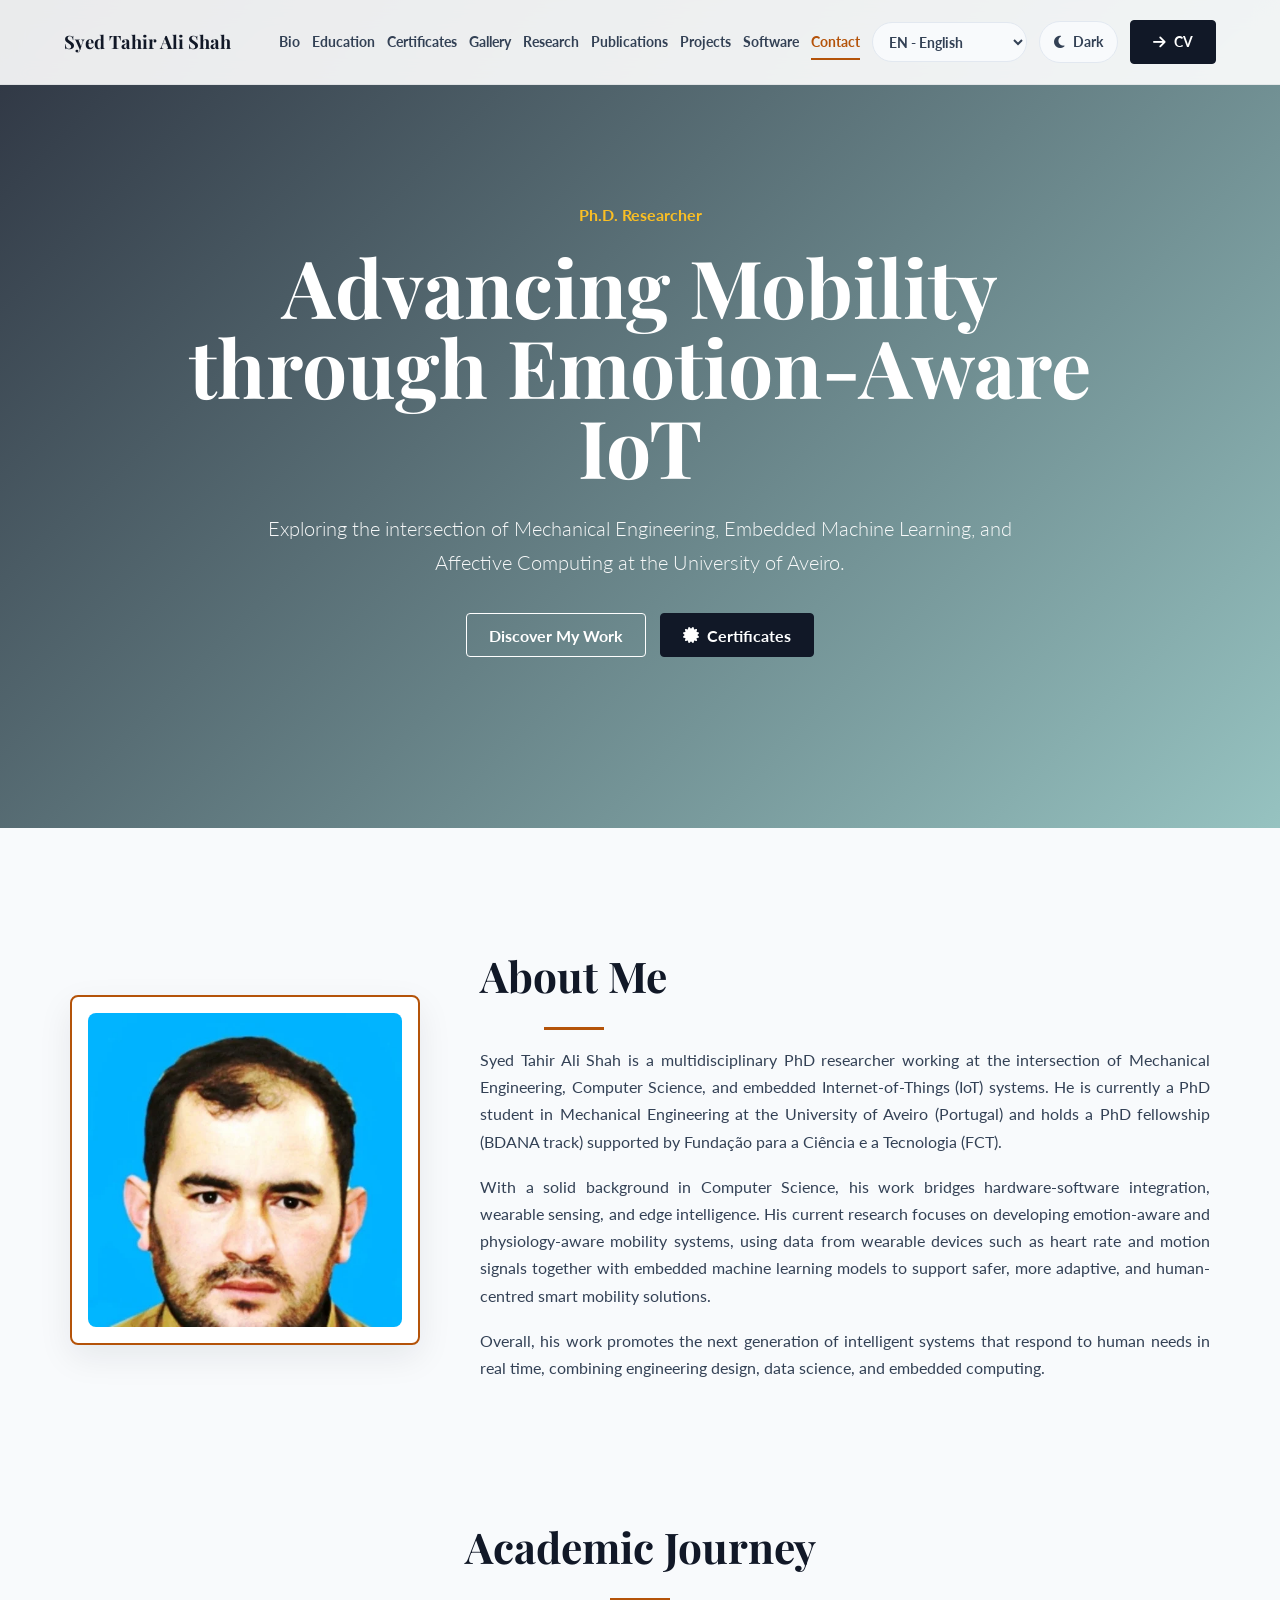
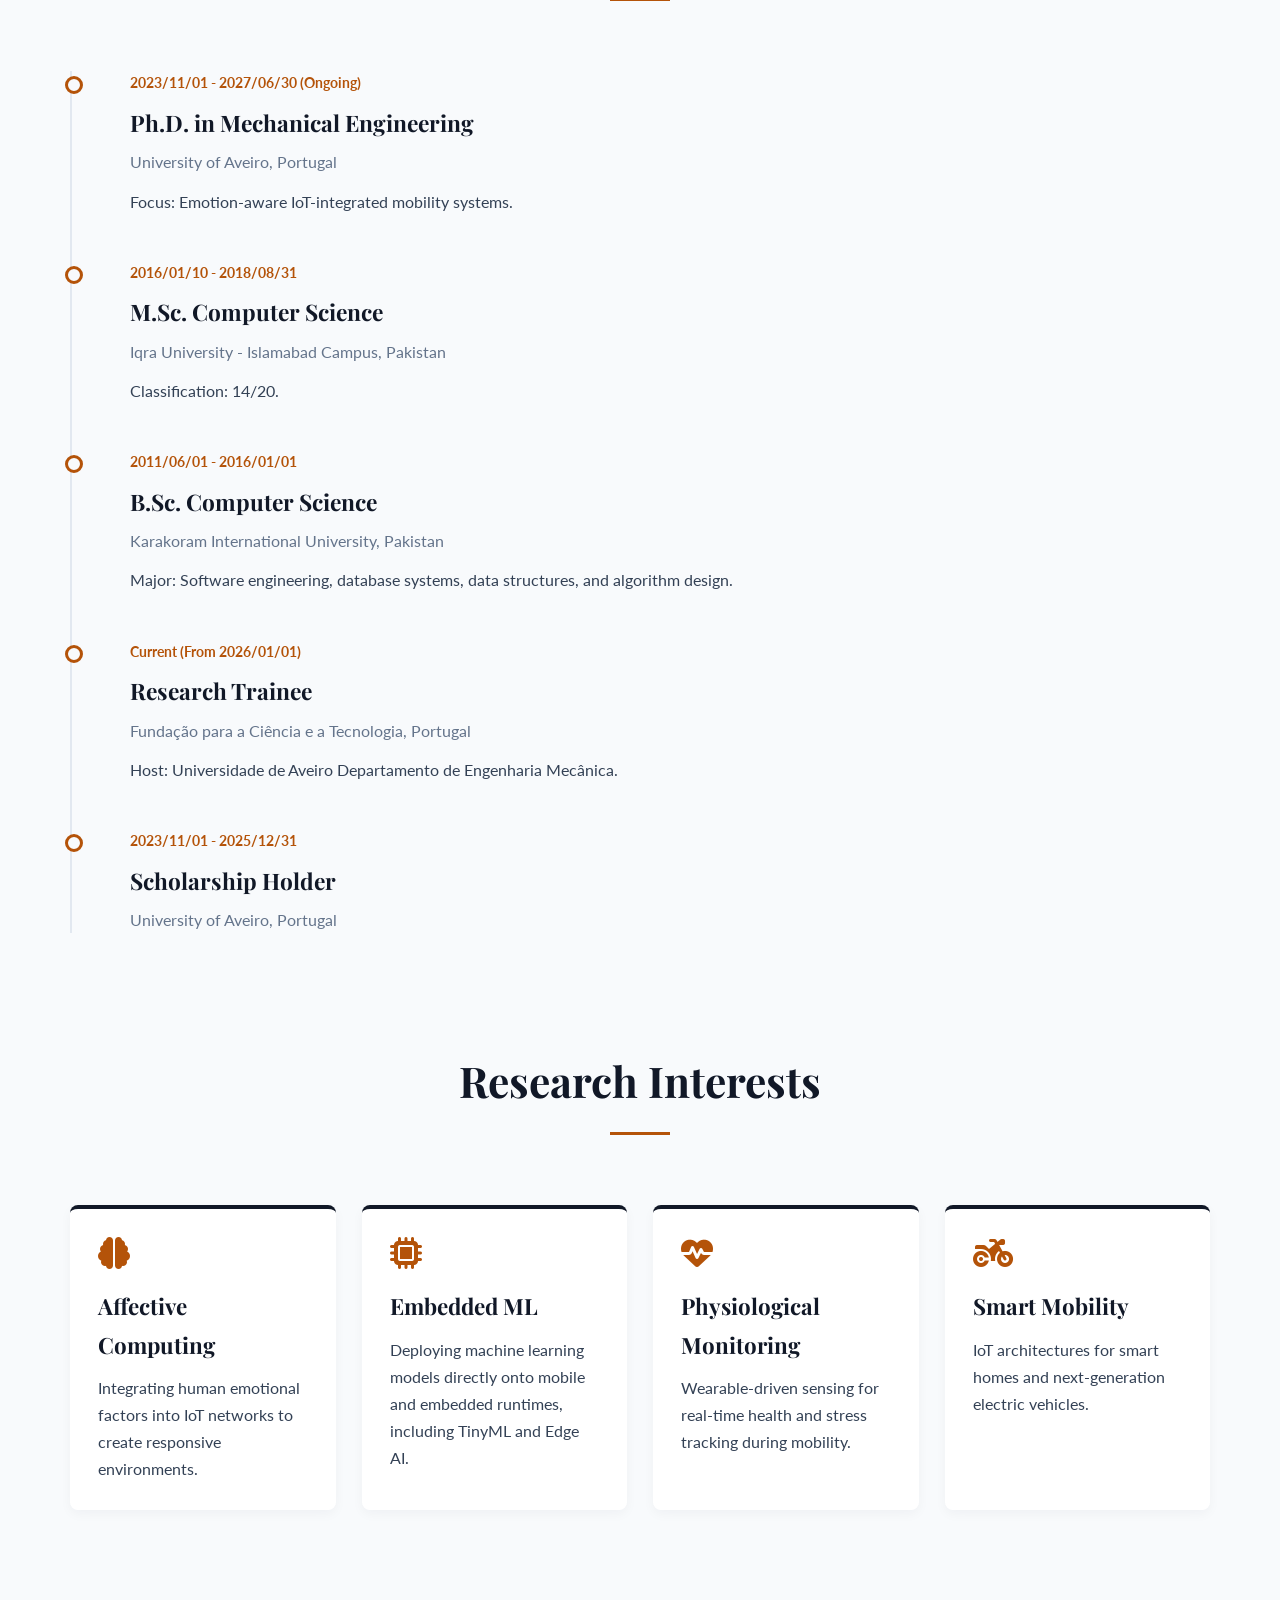
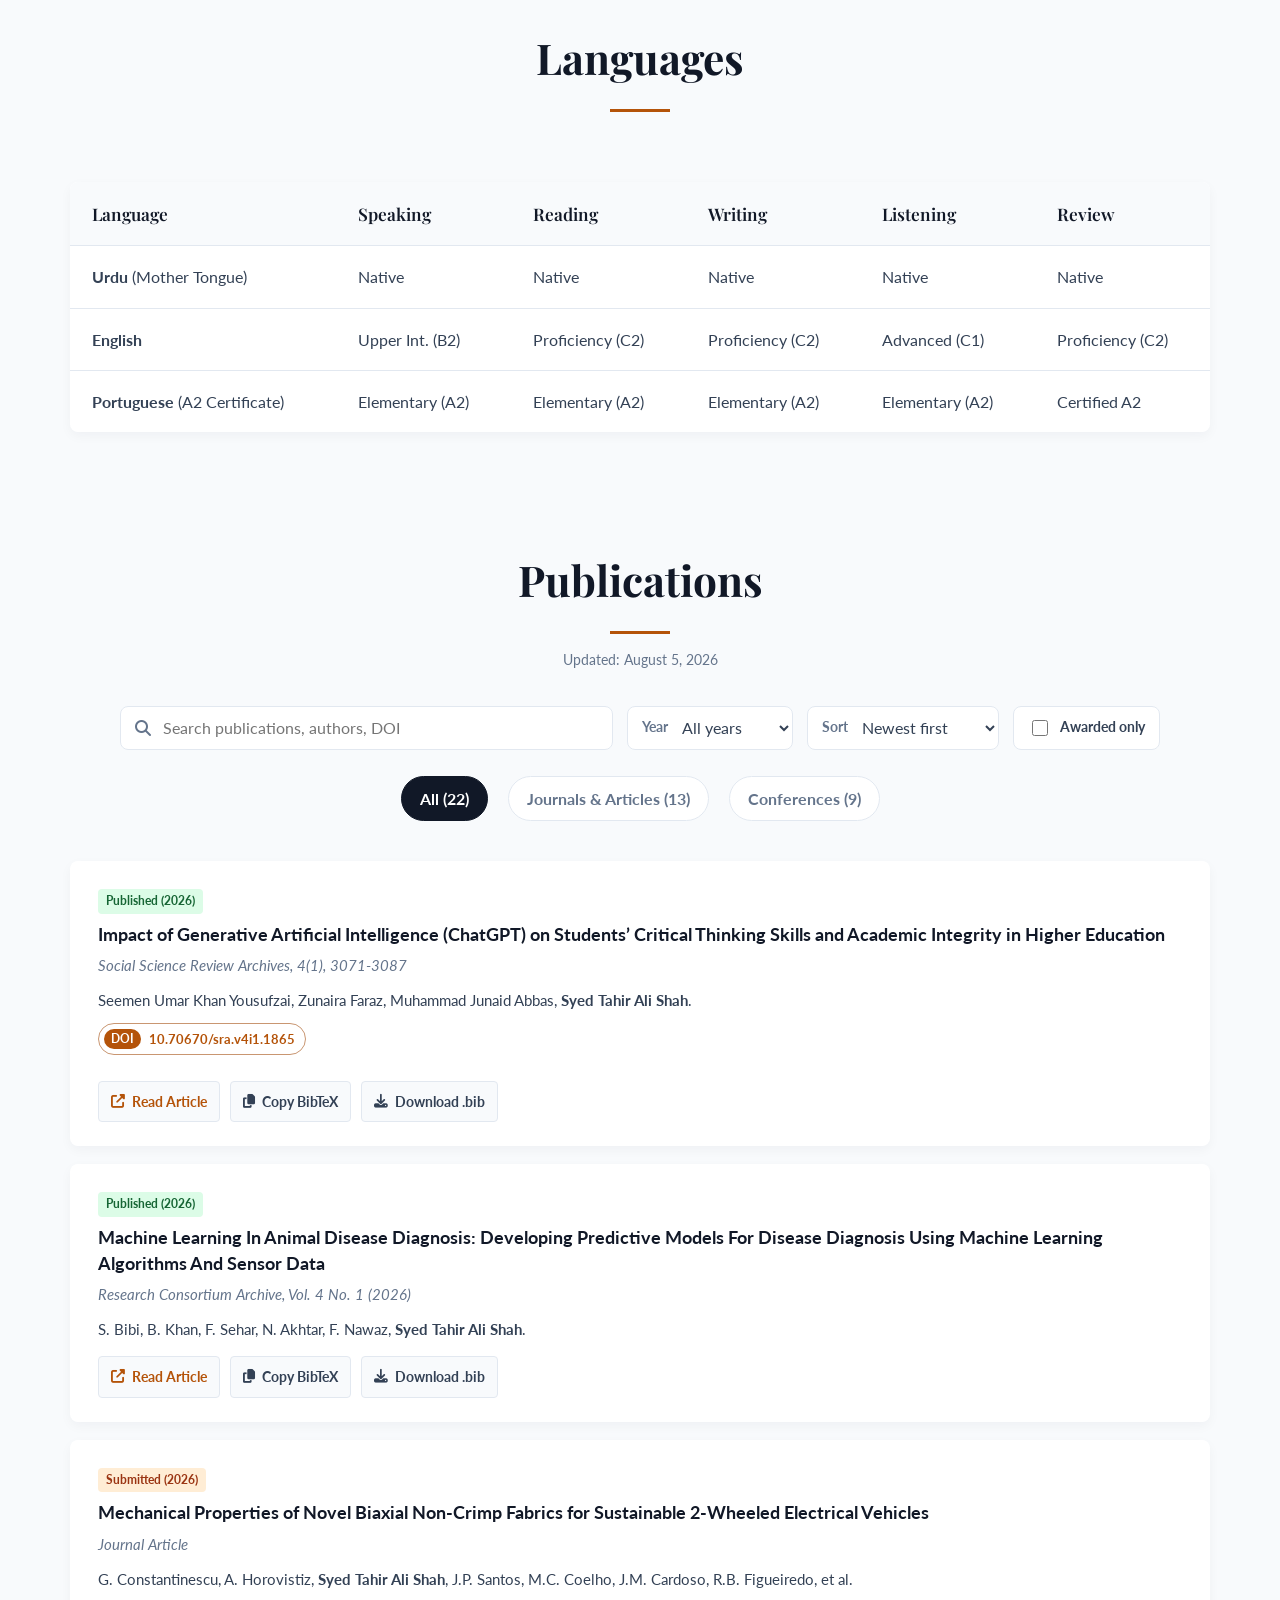
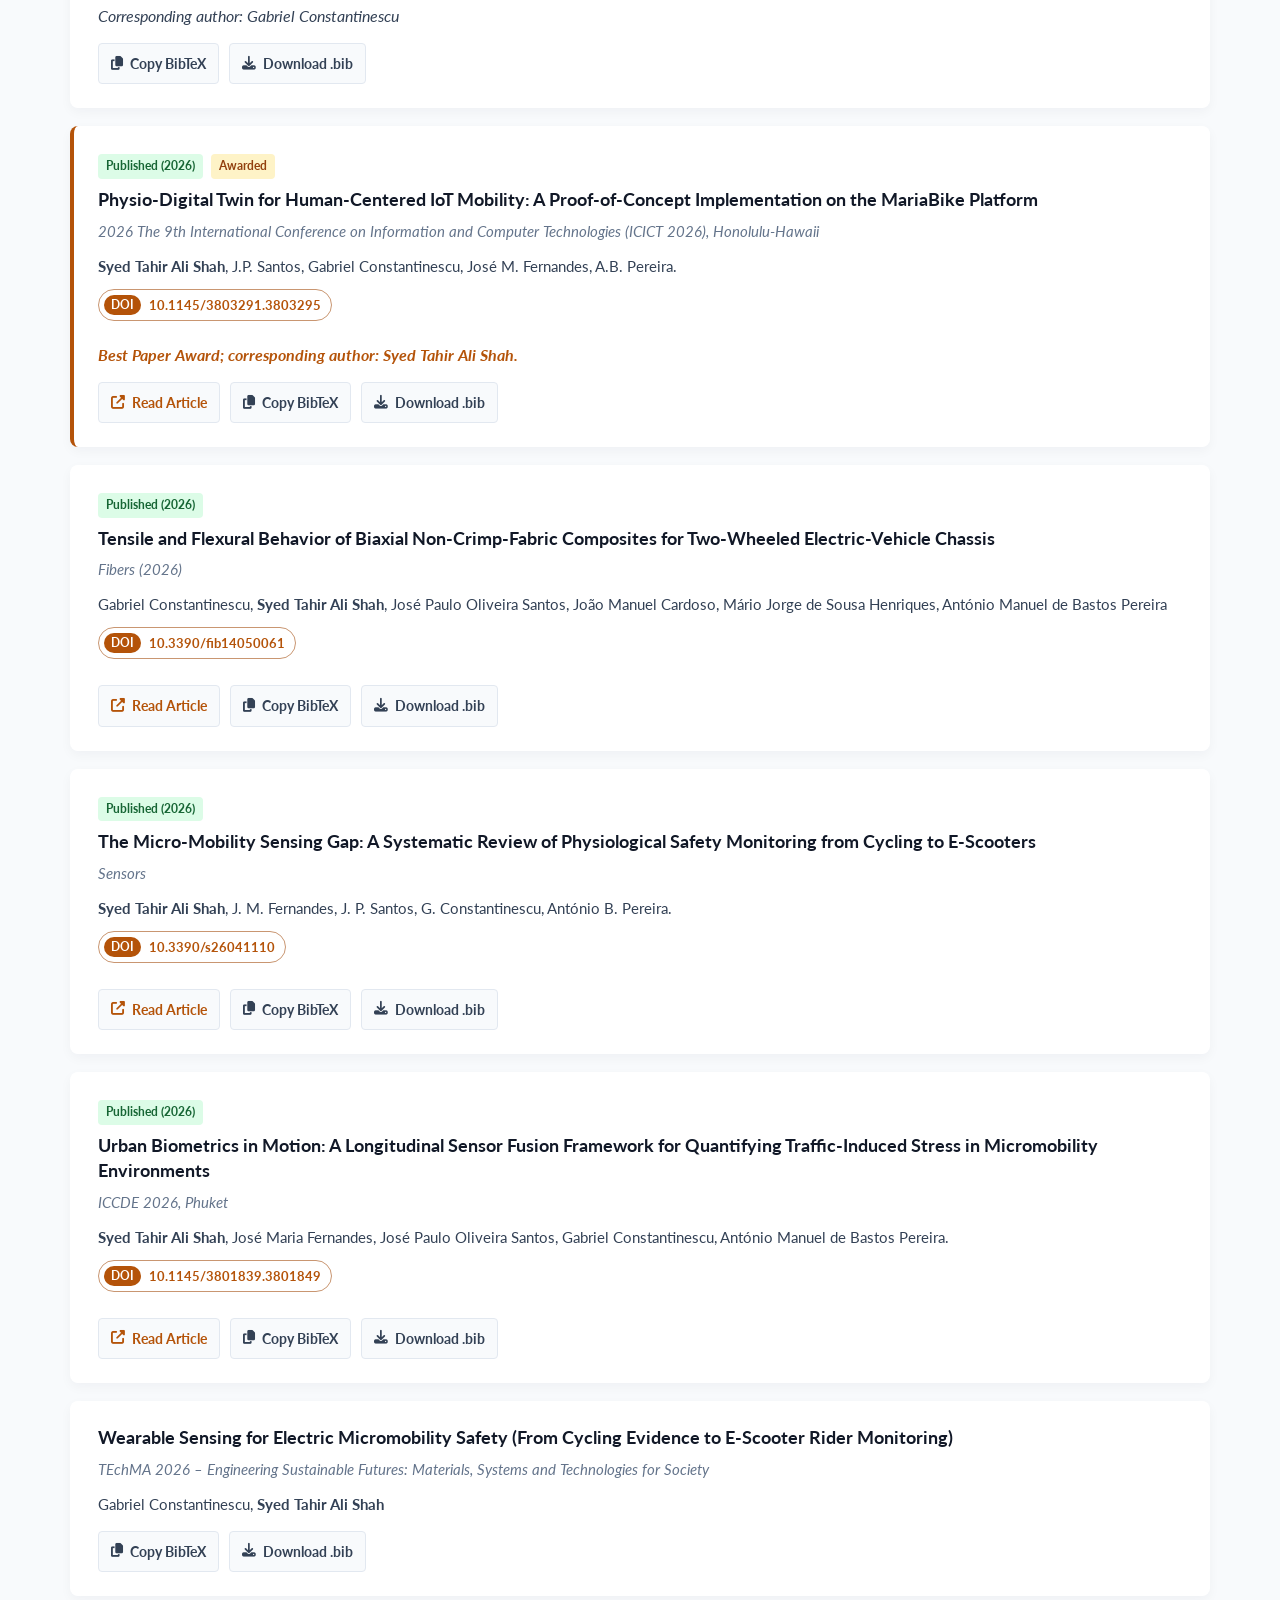
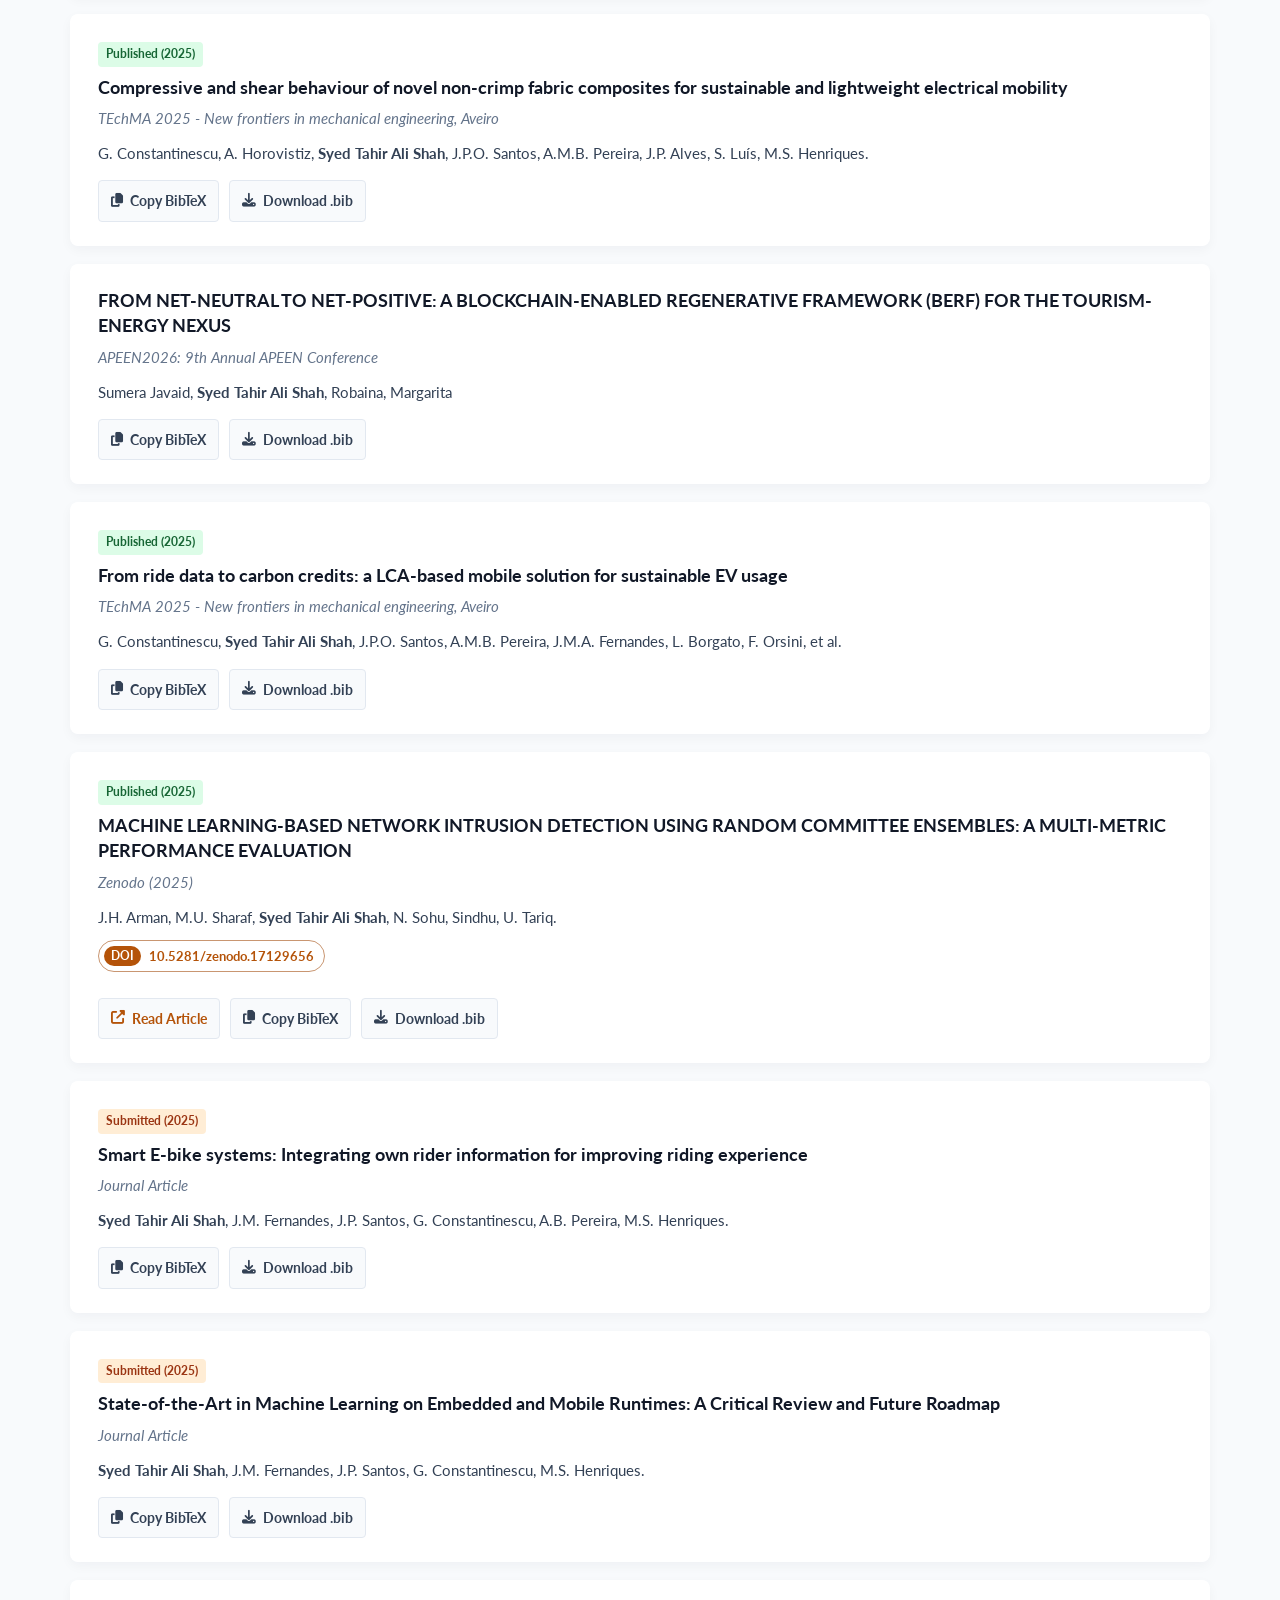
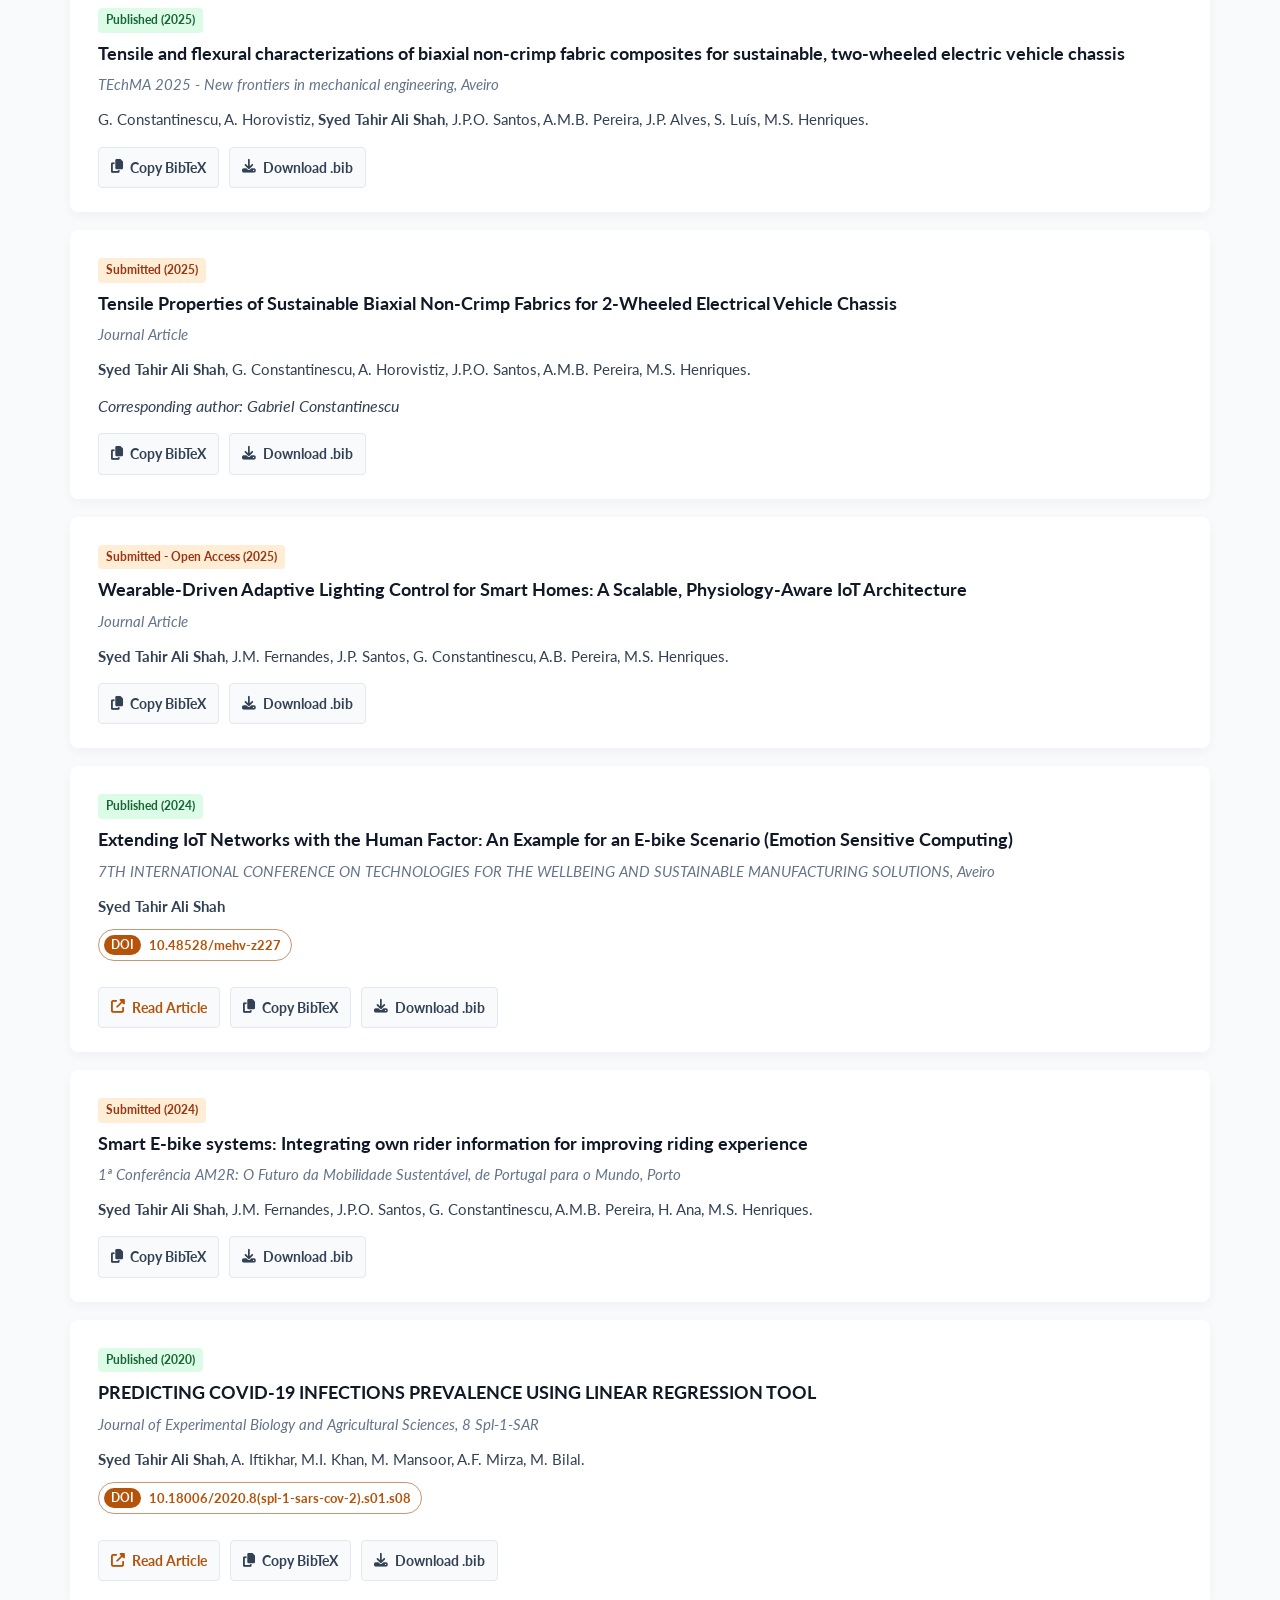
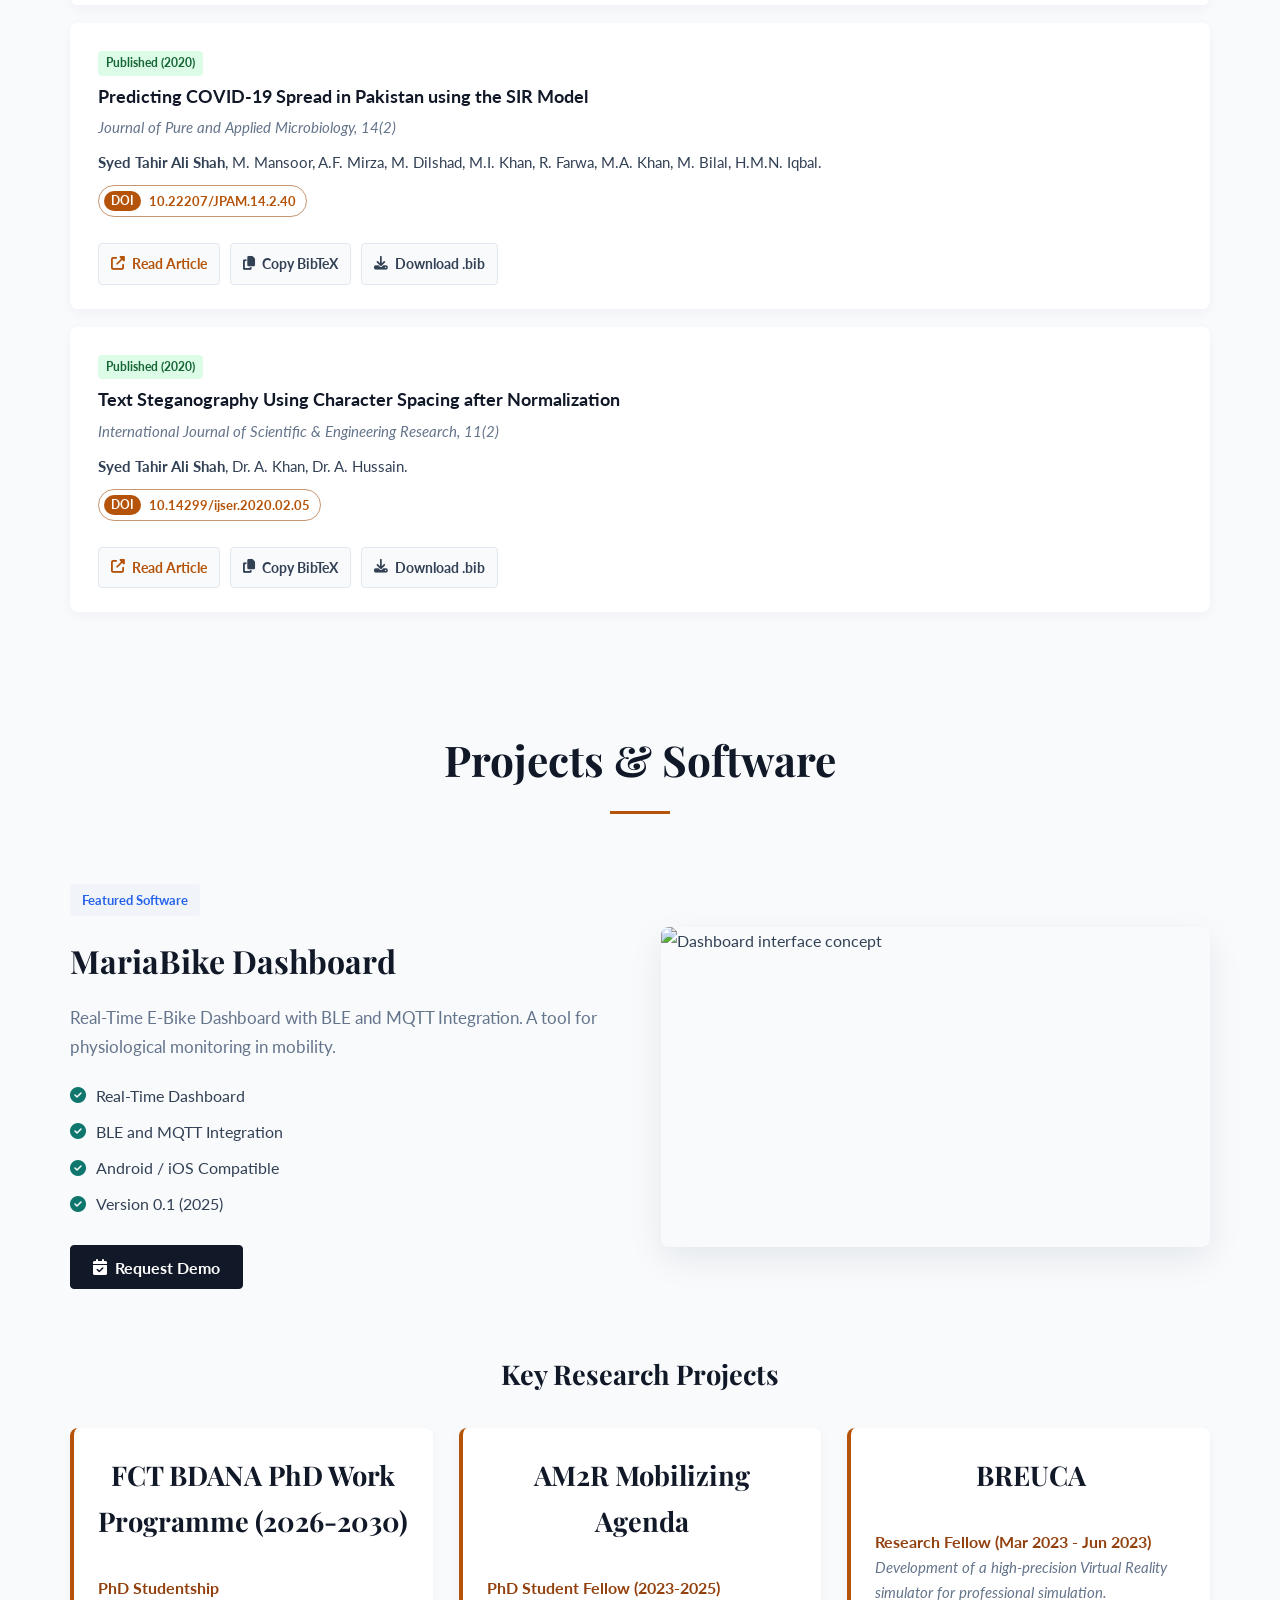
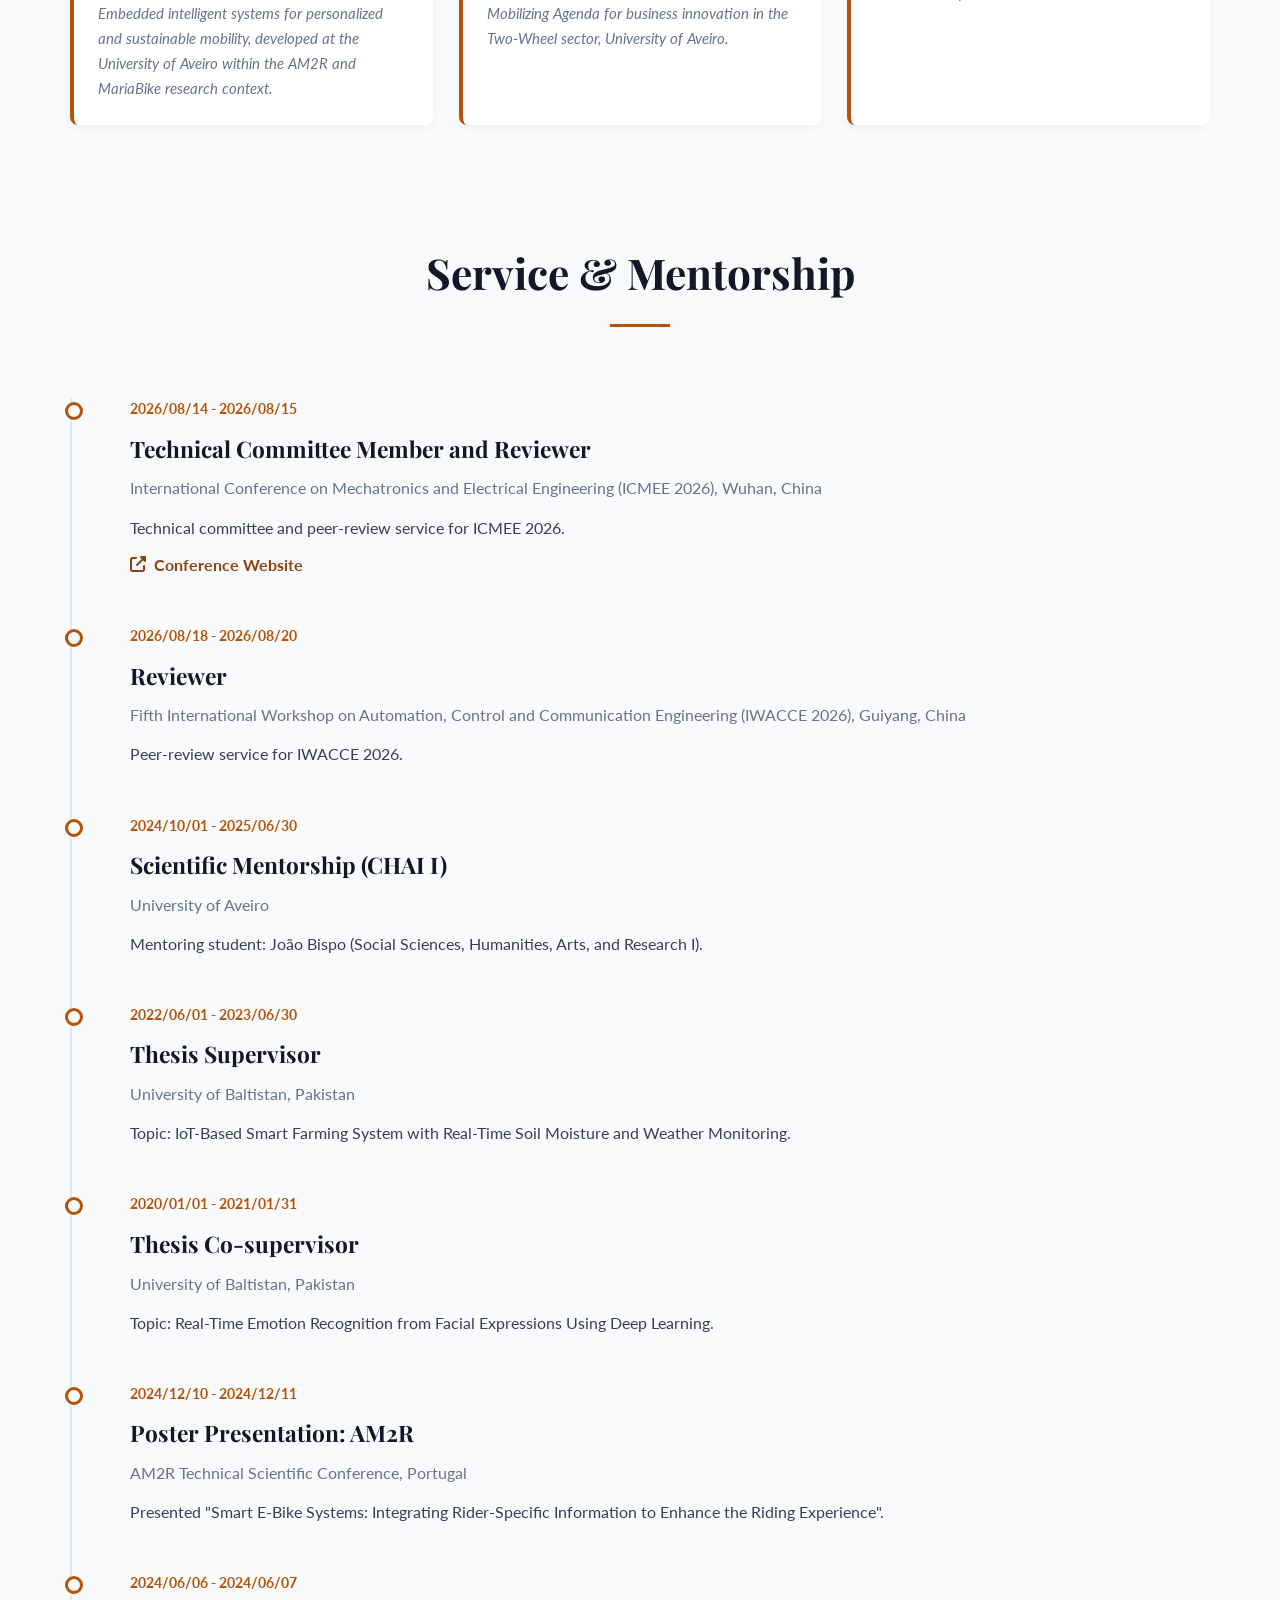
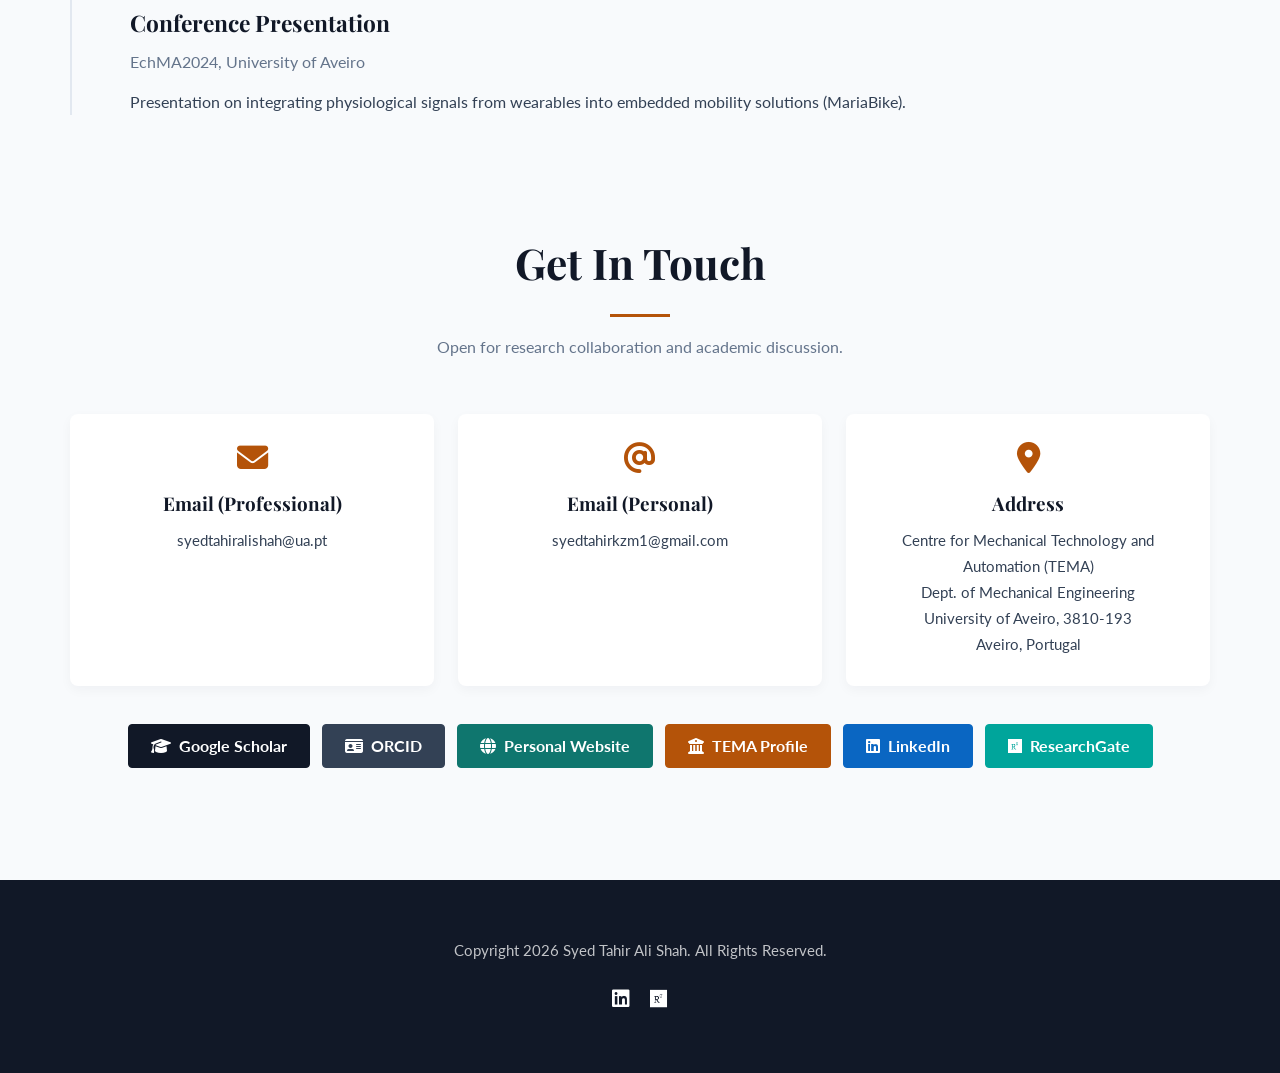
==== commit 910ccc65: "Add ICMEE service website link" ====
--- a/index.html
+++ b/index.html
@@ -55,7 +55,7 @@
   <link href="https://fonts.googleapis.com/css2?family=Lato:wght@300;400;700&family=Playfair+Display:ital,wght@0,400;0,600;0,700;1,400&display=swap" rel="stylesheet">
   <link rel="stylesheet" href="https://cdnjs.cloudflare.com/ajax/libs/font-awesome/6.4.0/css/all.min.css" />
   <link rel="stylesheet" href="https://unpkg.com/aos@next/dist/aos.css" />
-  <link rel="stylesheet" href="assets/css/styles.css?v=20260814-1" />
+  <link rel="stylesheet" href="assets/css/styles.css?v=20260814-2" />
   <script type="application/ld+json">
   {
     "@context": "https://schema.org",
@@ -328,6 +328,6 @@
   </noscript>
 
   <script src="https://unpkg.com/aos@next/dist/aos.js"></script>
-  <script src="assets/js/site.js?v=20260724-3" type="module"></script>
+  <script src="assets/js/site.js?v=20260814-2" type="module"></script>
 </body>
 </html>
--- a/assets/css/styles.css
+++ b/assets/css/styles.css
@@ -523,6 +523,21 @@
   margin: 0;
 }
 
+.timeline-link {
+  align-items: center;
+  color: var(--accent-strong);
+  display: inline-flex;
+  font-weight: 700;
+  gap: 8px;
+  margin-top: 10px;
+  text-decoration: none;
+}
+
+.timeline-link:hover,
+.timeline-link:focus-visible {
+  color: var(--primary);
+}
+
 .research-grid {
   display: grid;
   gap: 26px;
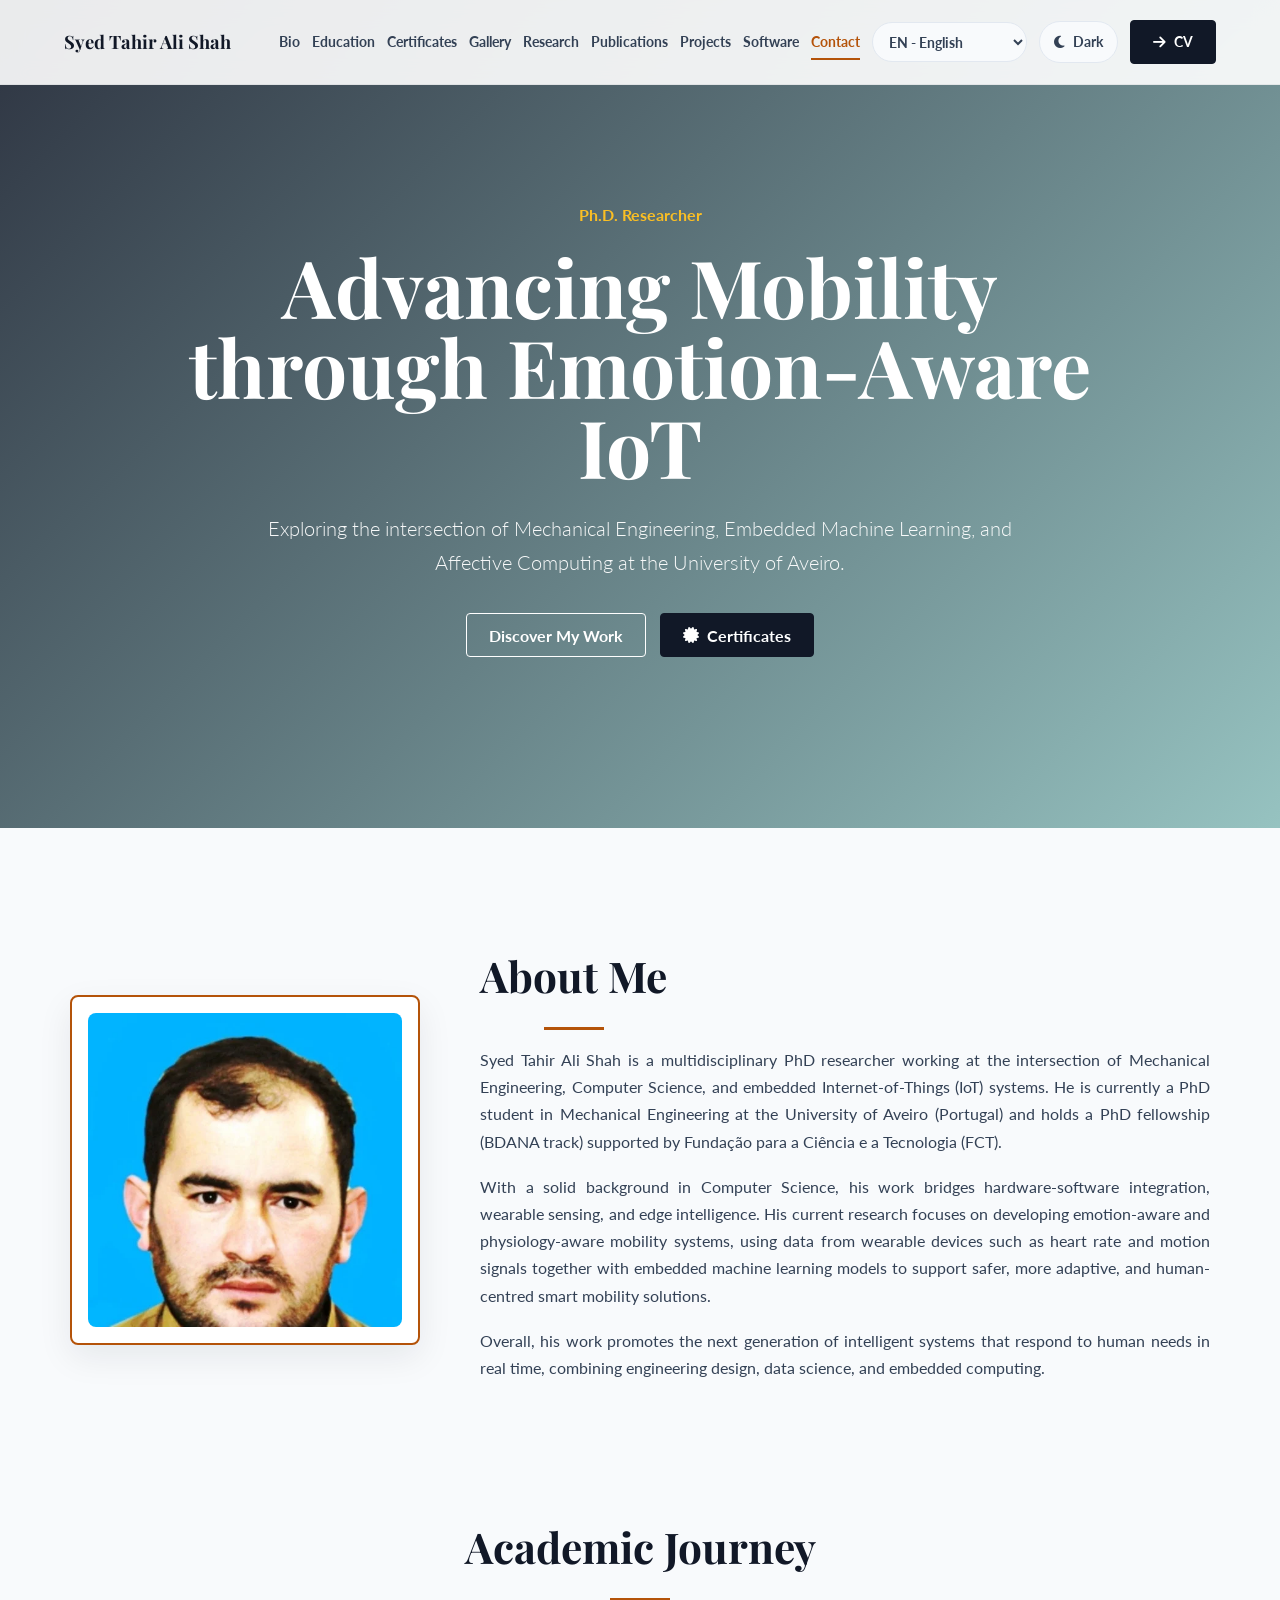
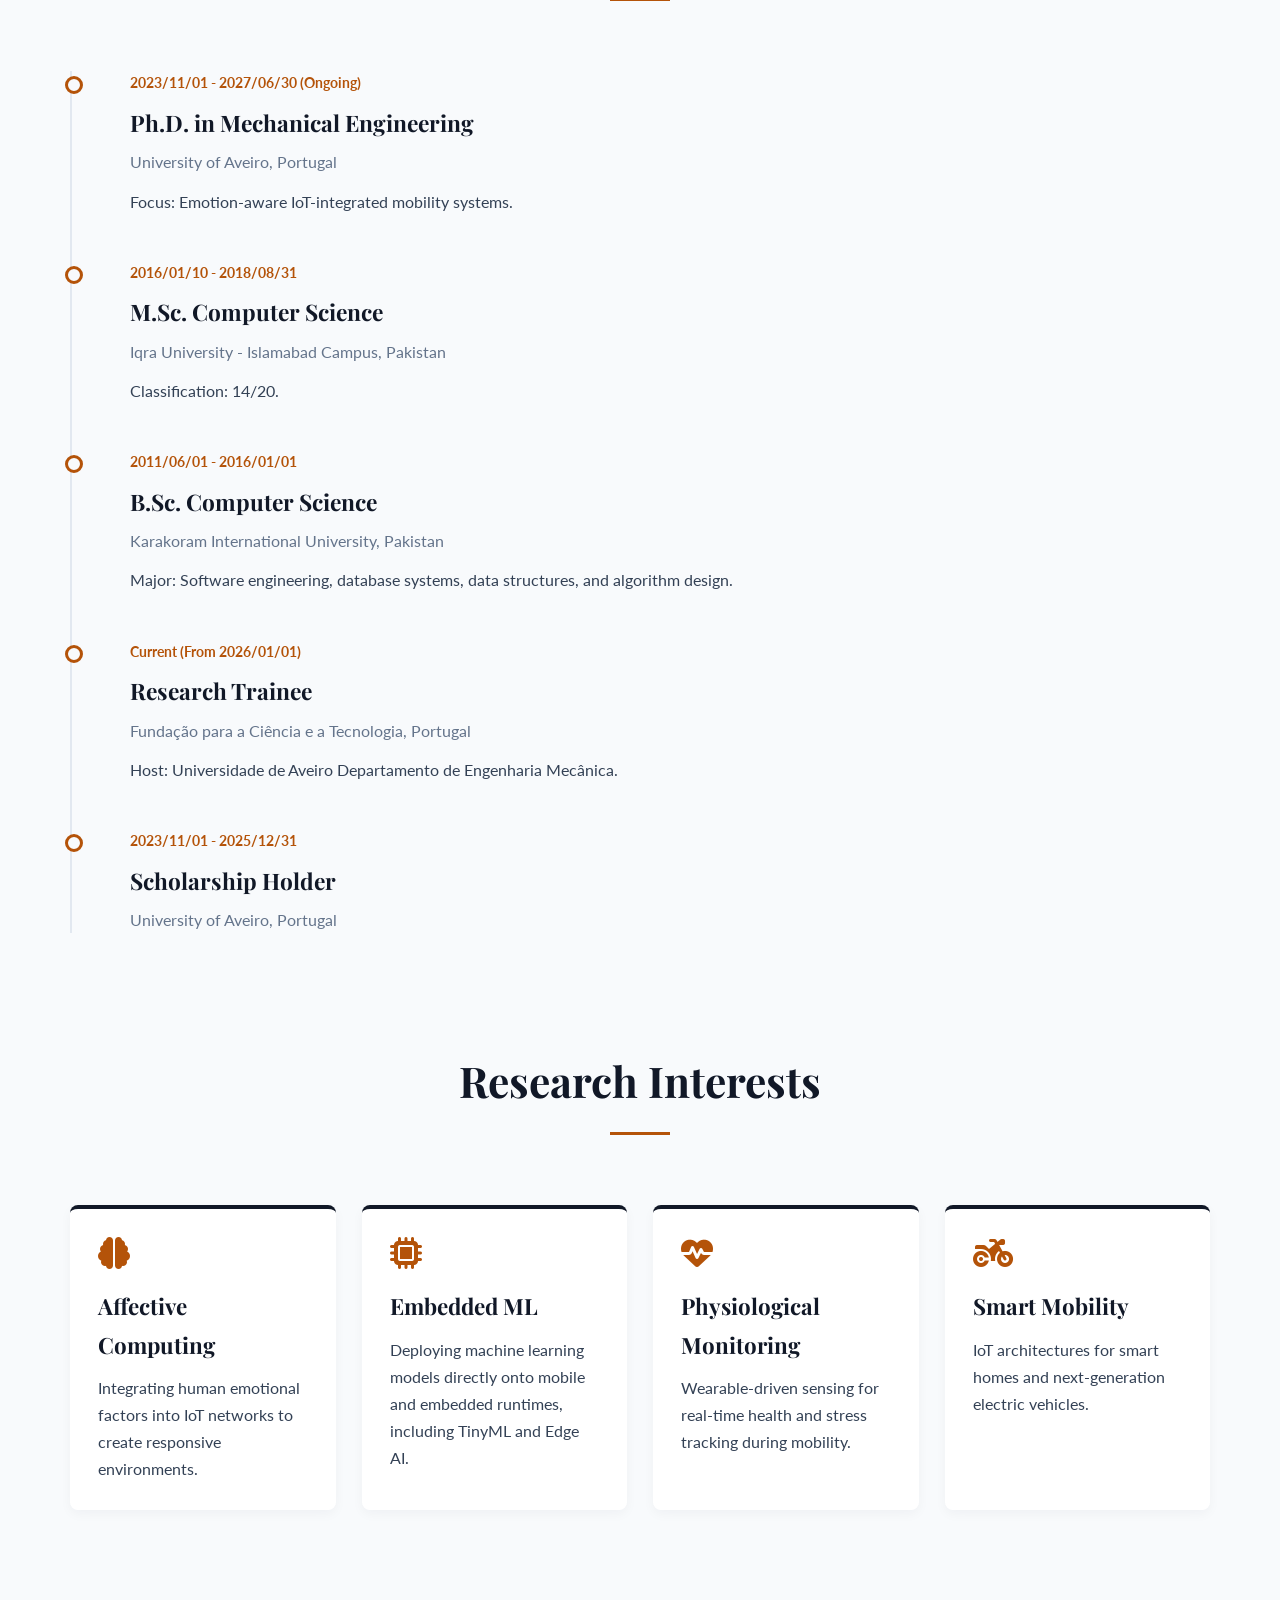
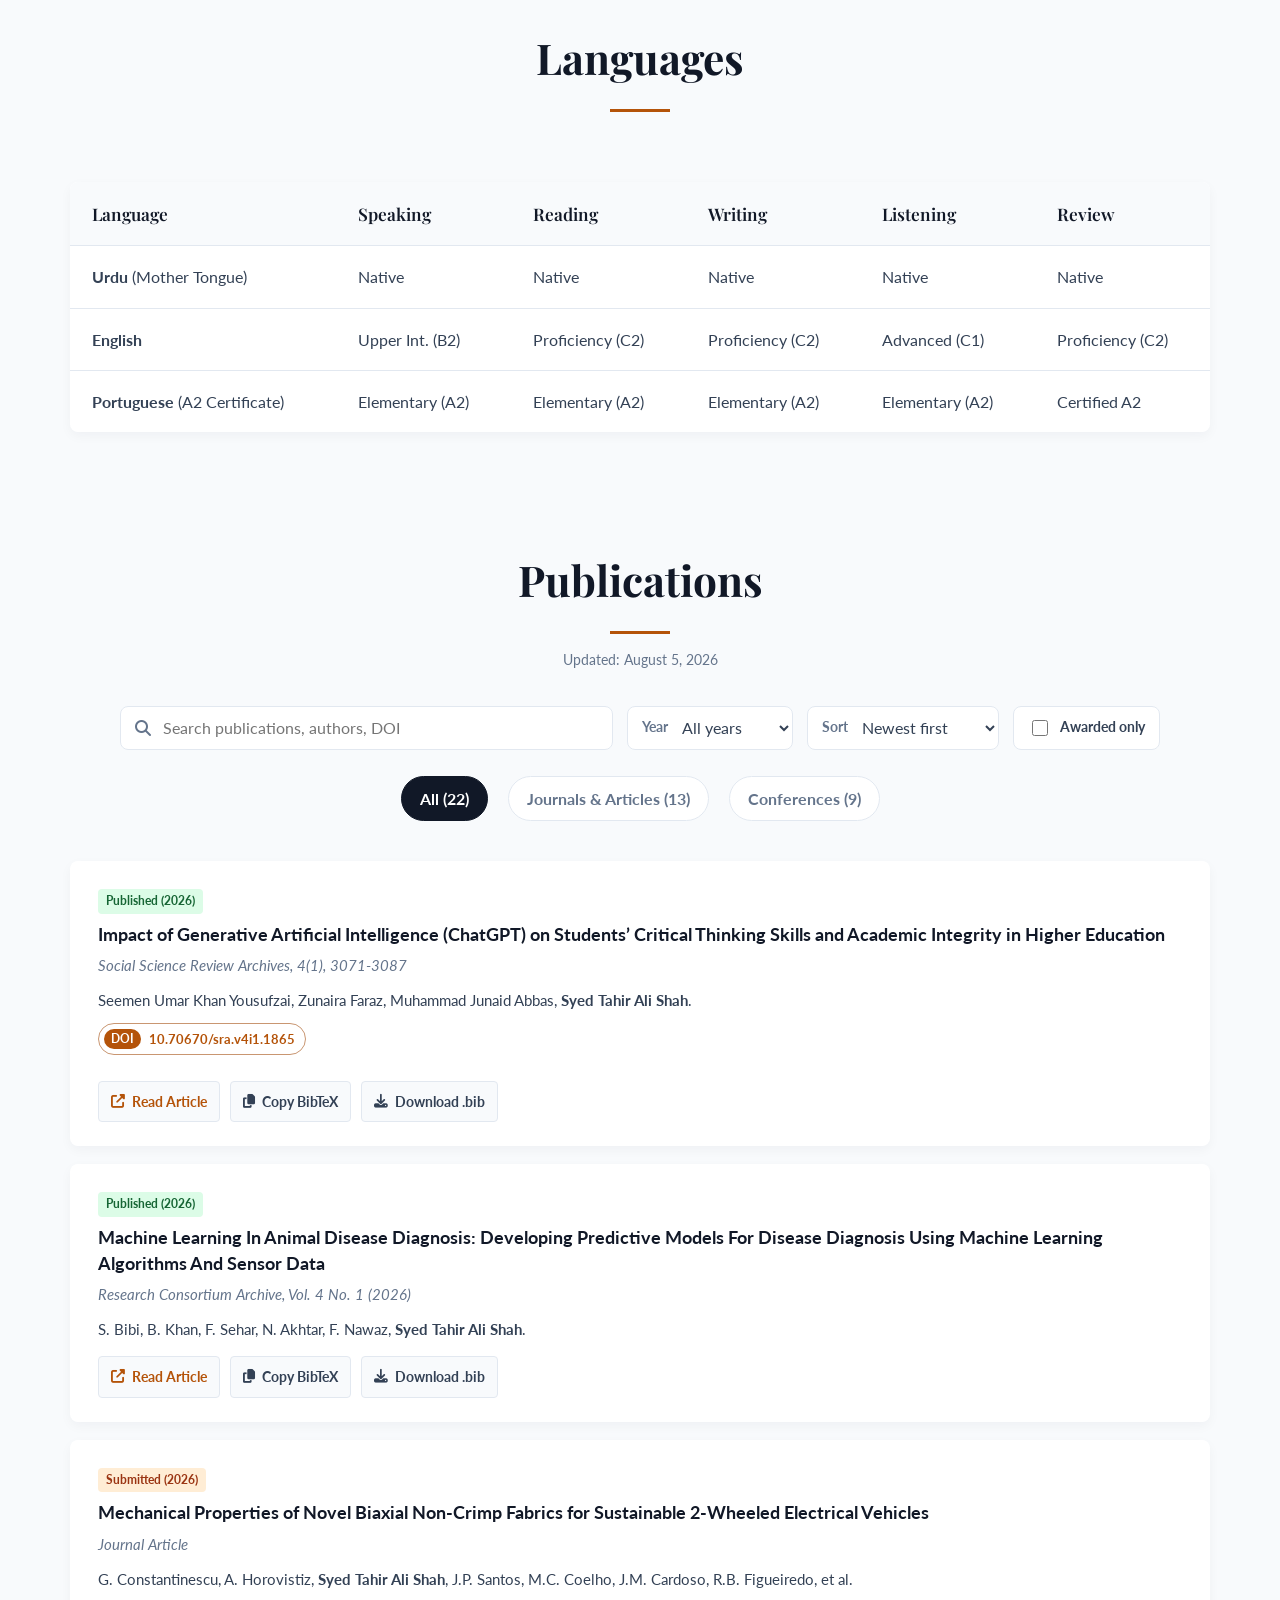
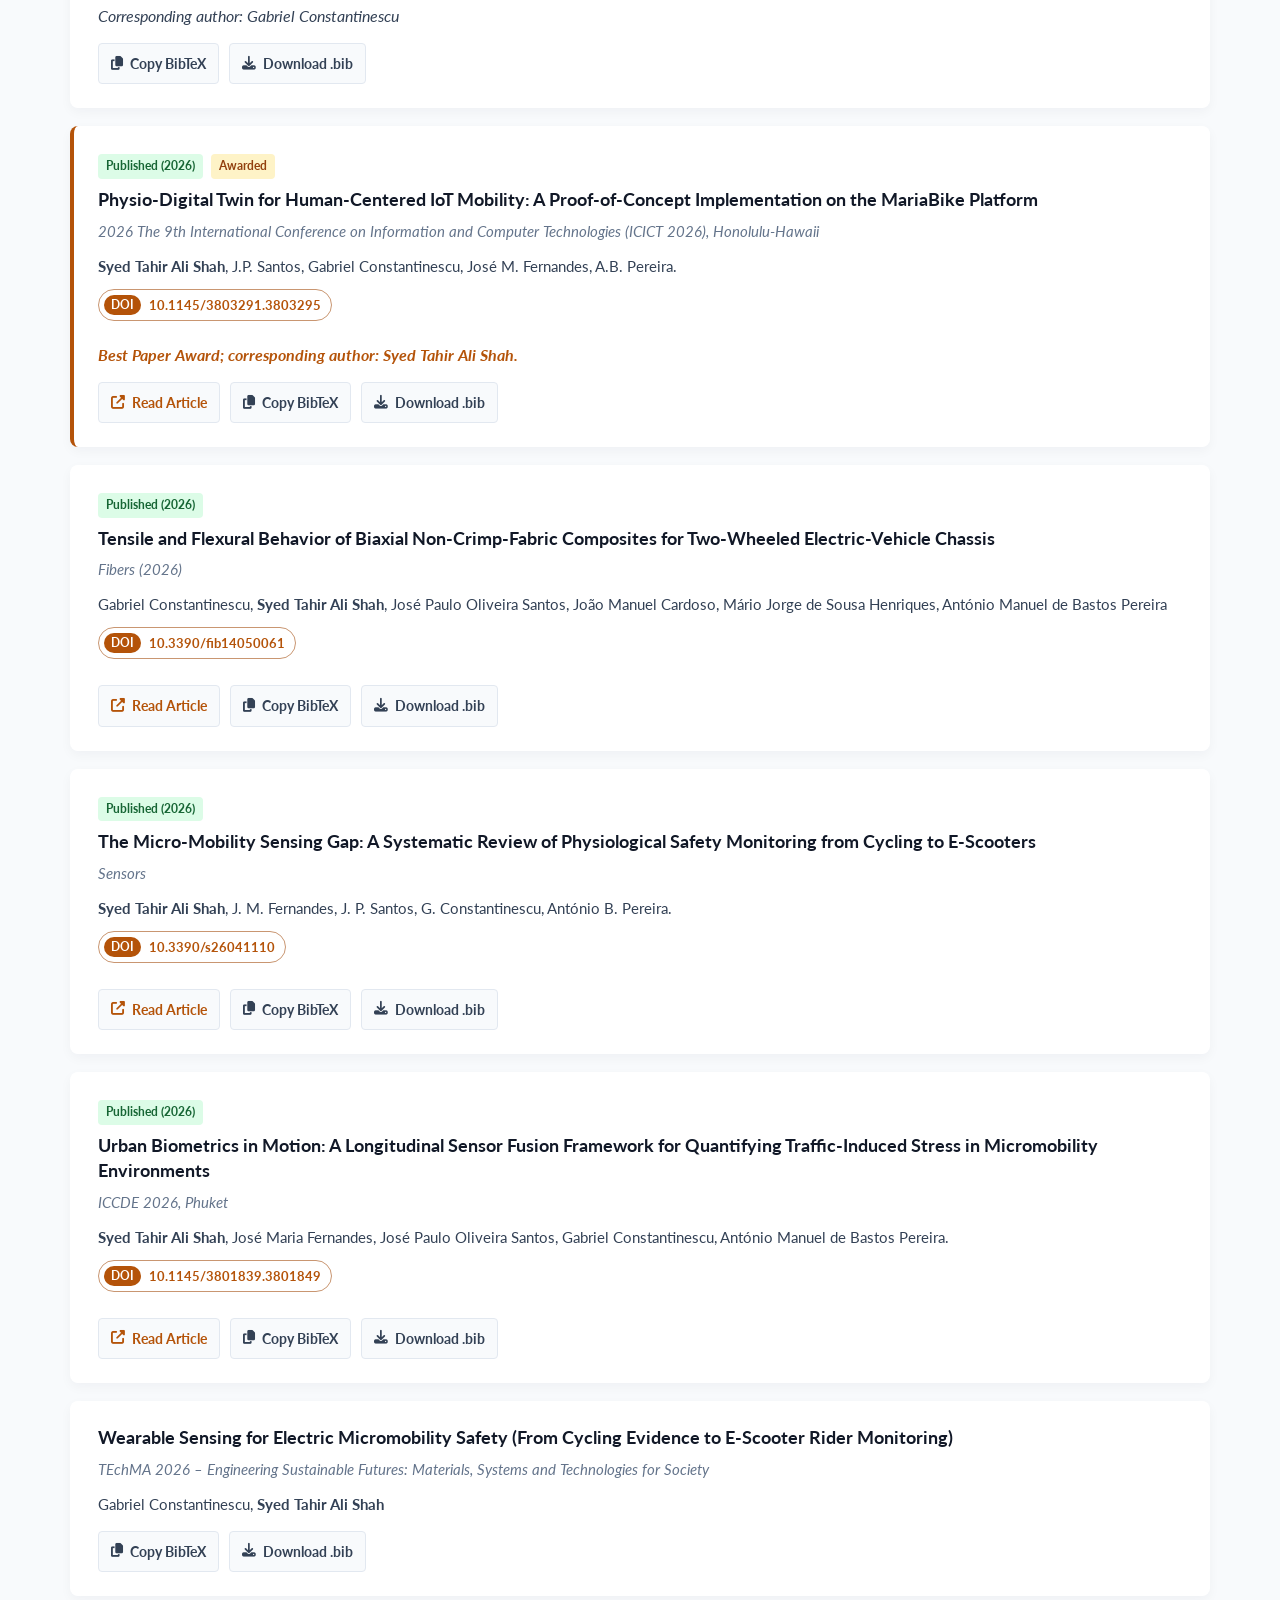
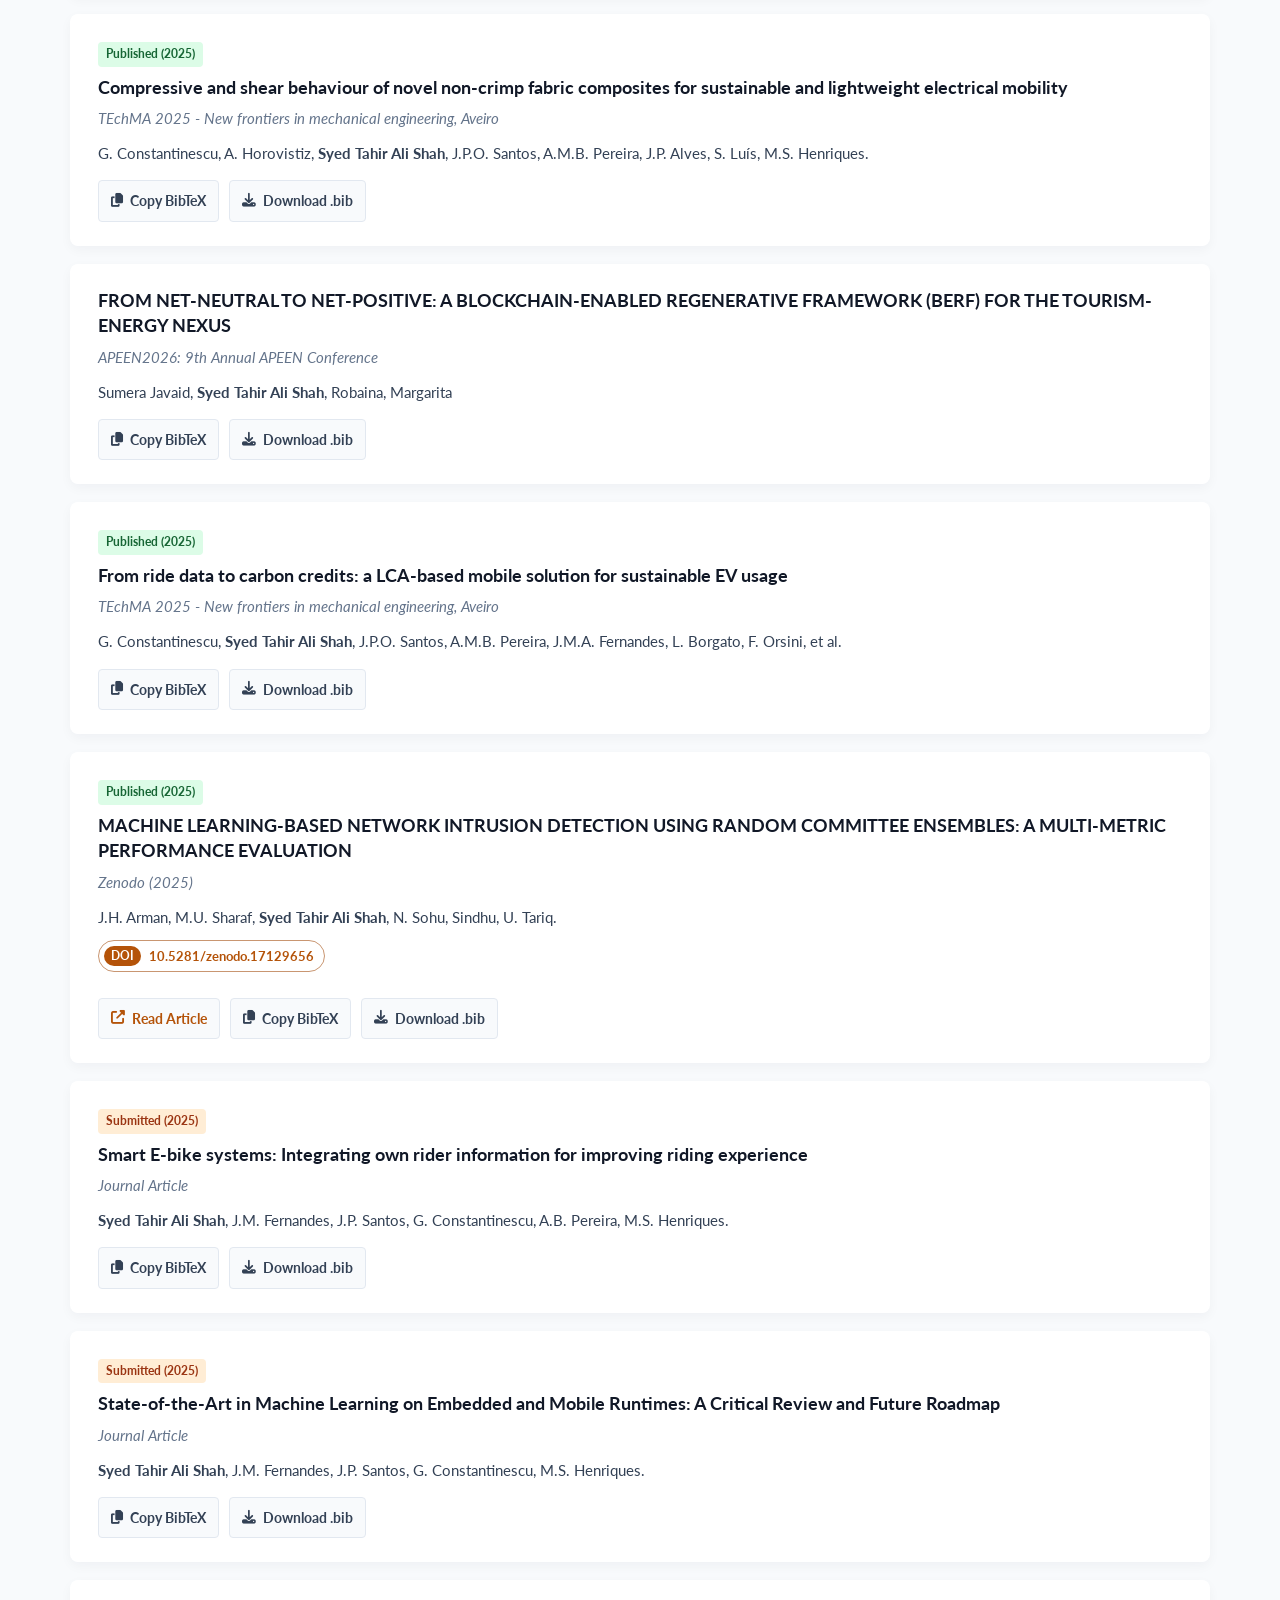
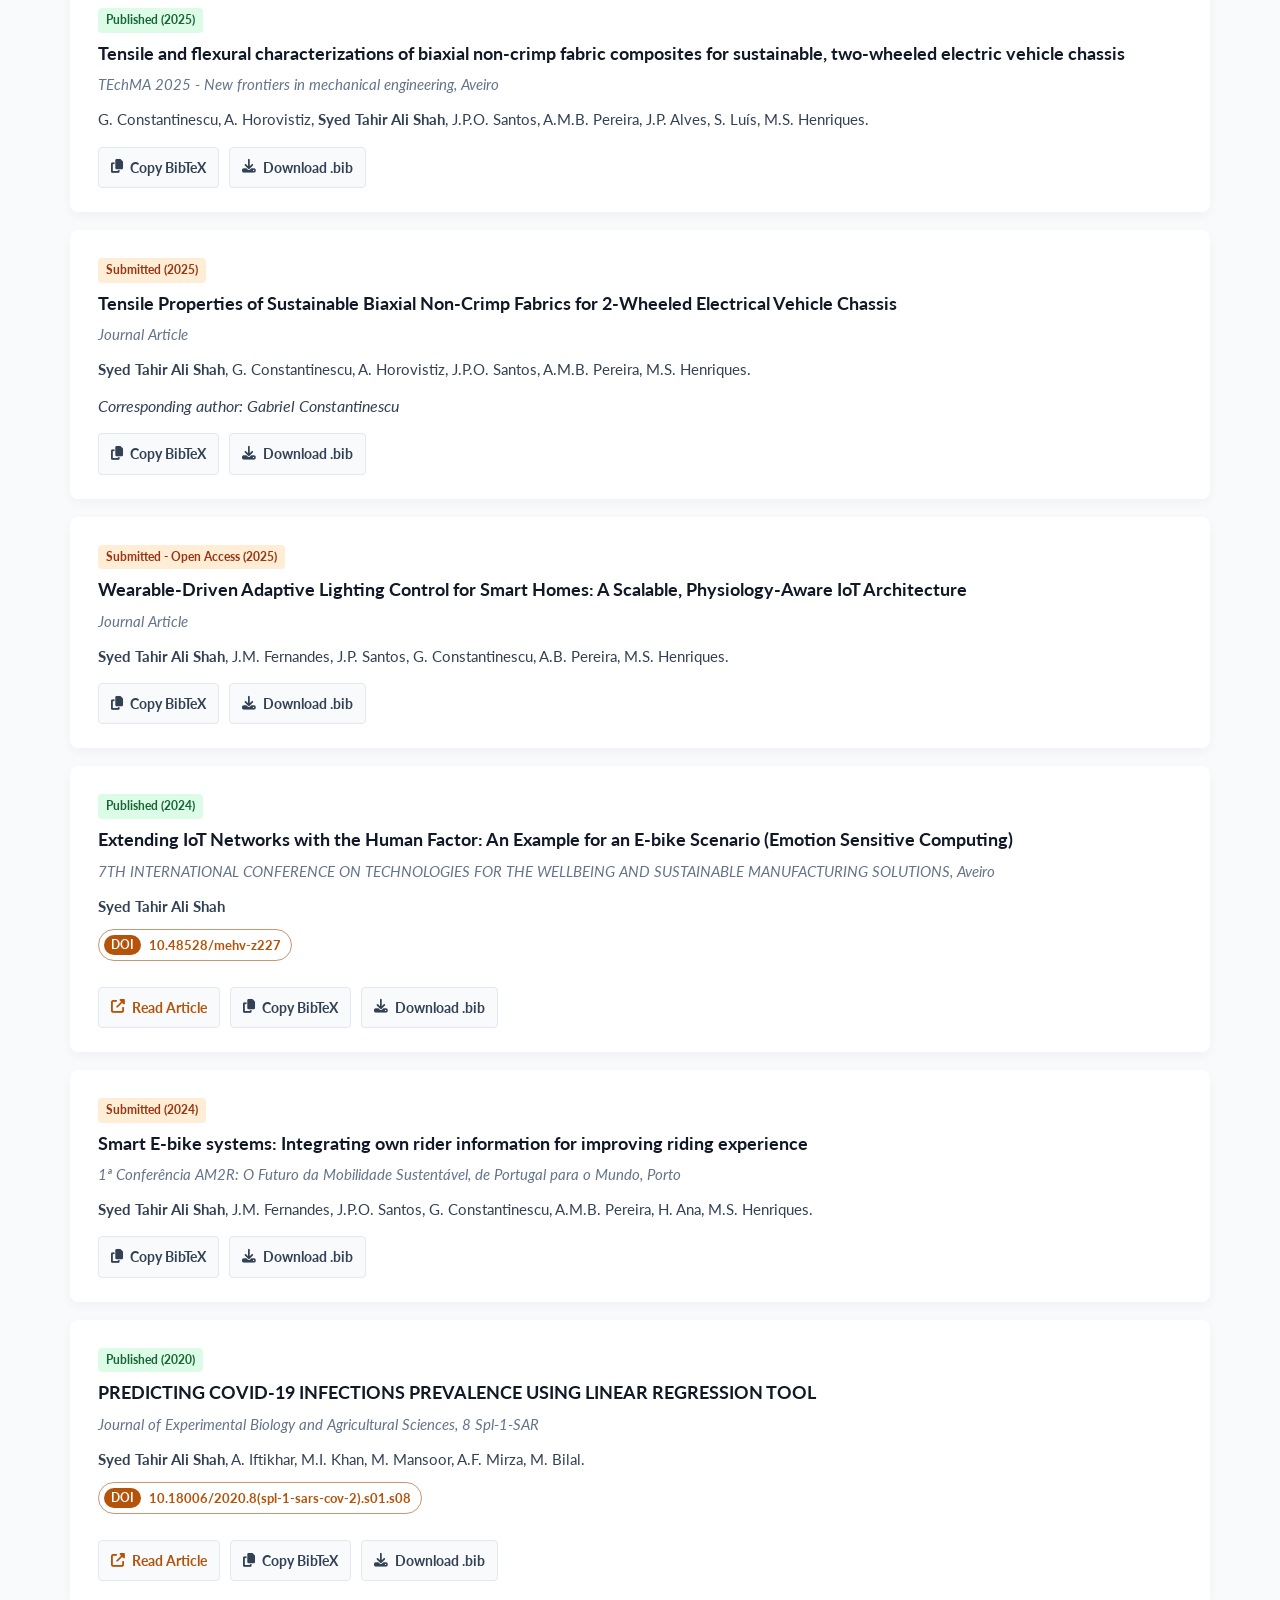
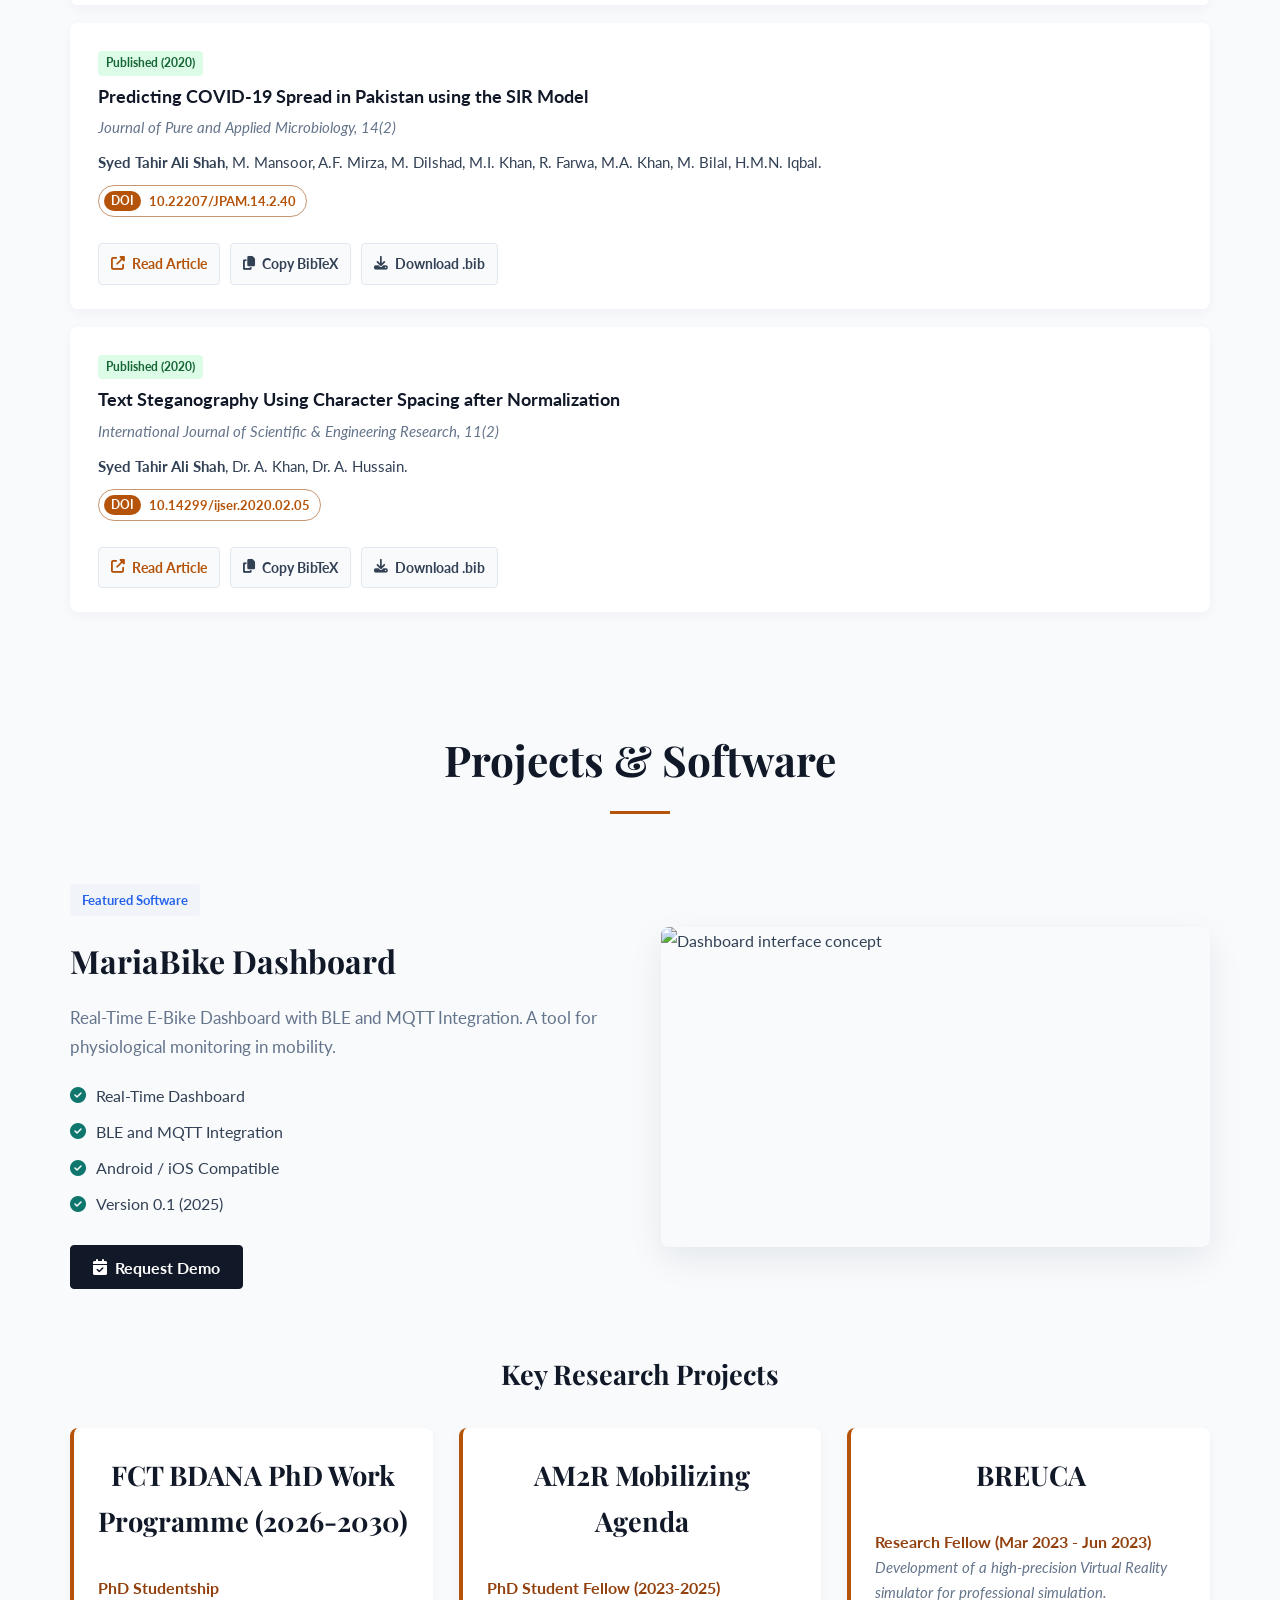
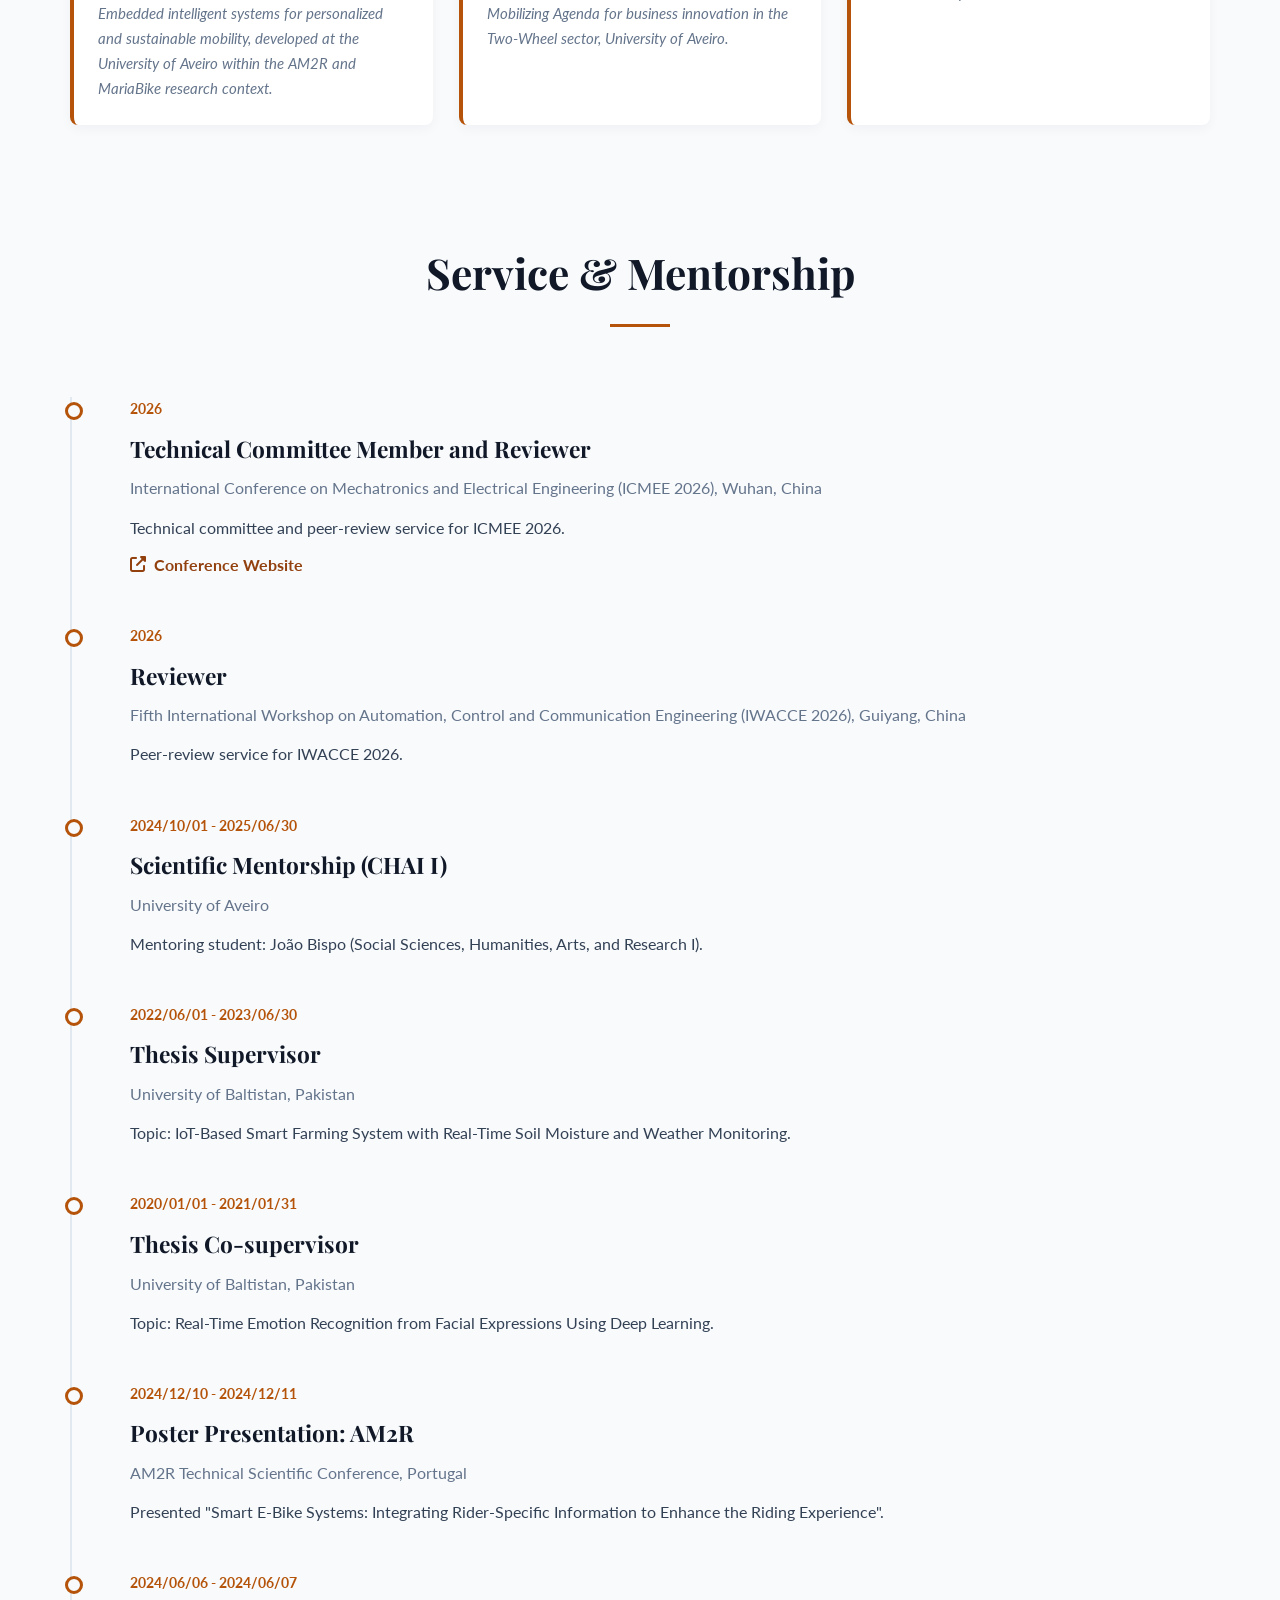
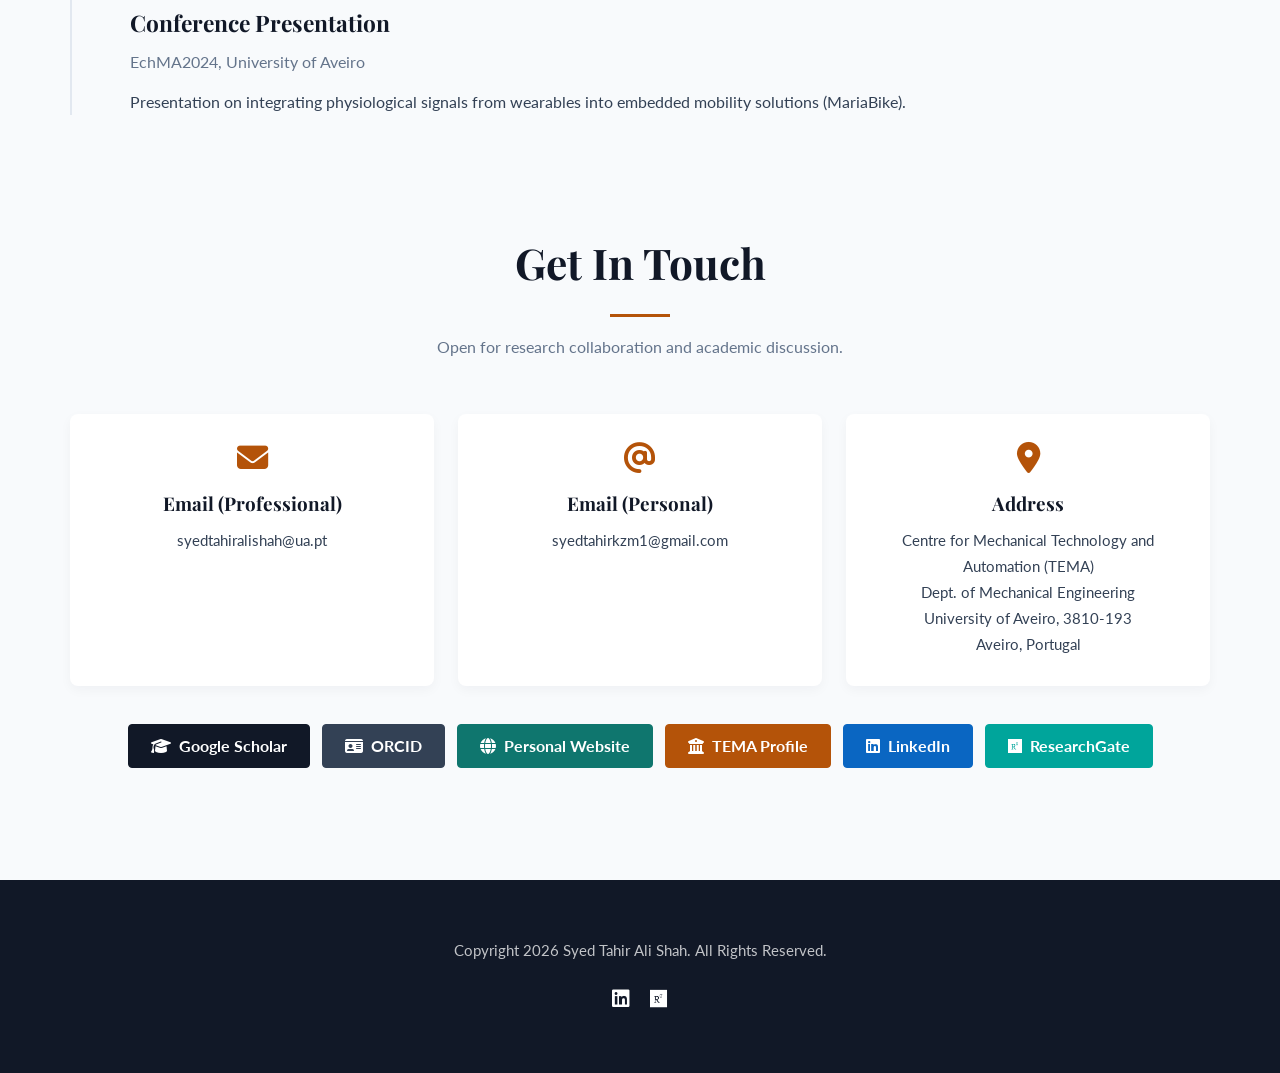
==== commit 96c052e4: "Replace favicon with profile photo" ====
--- a/index.html
+++ b/index.html
@@ -26,9 +26,9 @@
   </script>
   <link rel="canonical" href="https://tahirkazmi72.github.io/syedtahiralishah/" />
   <link rel="home" href="https://tahirkazmi72.github.io/syedtahiralishah/" />
-  <link rel="icon" href="https://tahirkazmi72.github.io/syedtahiralishah/favicon.ico" sizes="any" />
-  <link rel="icon" type="image/png" sizes="48x48" href="https://tahirkazmi72.github.io/syedtahiralishah/assets/images/favicon-48.png" />
-  <link rel="apple-touch-icon" href="https://tahirkazmi72.github.io/syedtahiralishah/assets/images/apple-touch-icon.png" />
+  <link rel="icon" href="https://tahirkazmi72.github.io/syedtahiralishah/favicon.ico?v=20260814-1" sizes="any" />
+  <link rel="icon" type="image/png" sizes="48x48" href="https://tahirkazmi72.github.io/syedtahiralishah/assets/images/favicon-48.png?v=20260814-1" />
+  <link rel="apple-touch-icon" href="https://tahirkazmi72.github.io/syedtahiralishah/assets/images/apple-touch-icon.png?v=20260814-1" />
   <link rel="manifest" href="https://tahirkazmi72.github.io/syedtahiralishah/site.webmanifest" />
 
   <meta property="og:type" content="website" />
